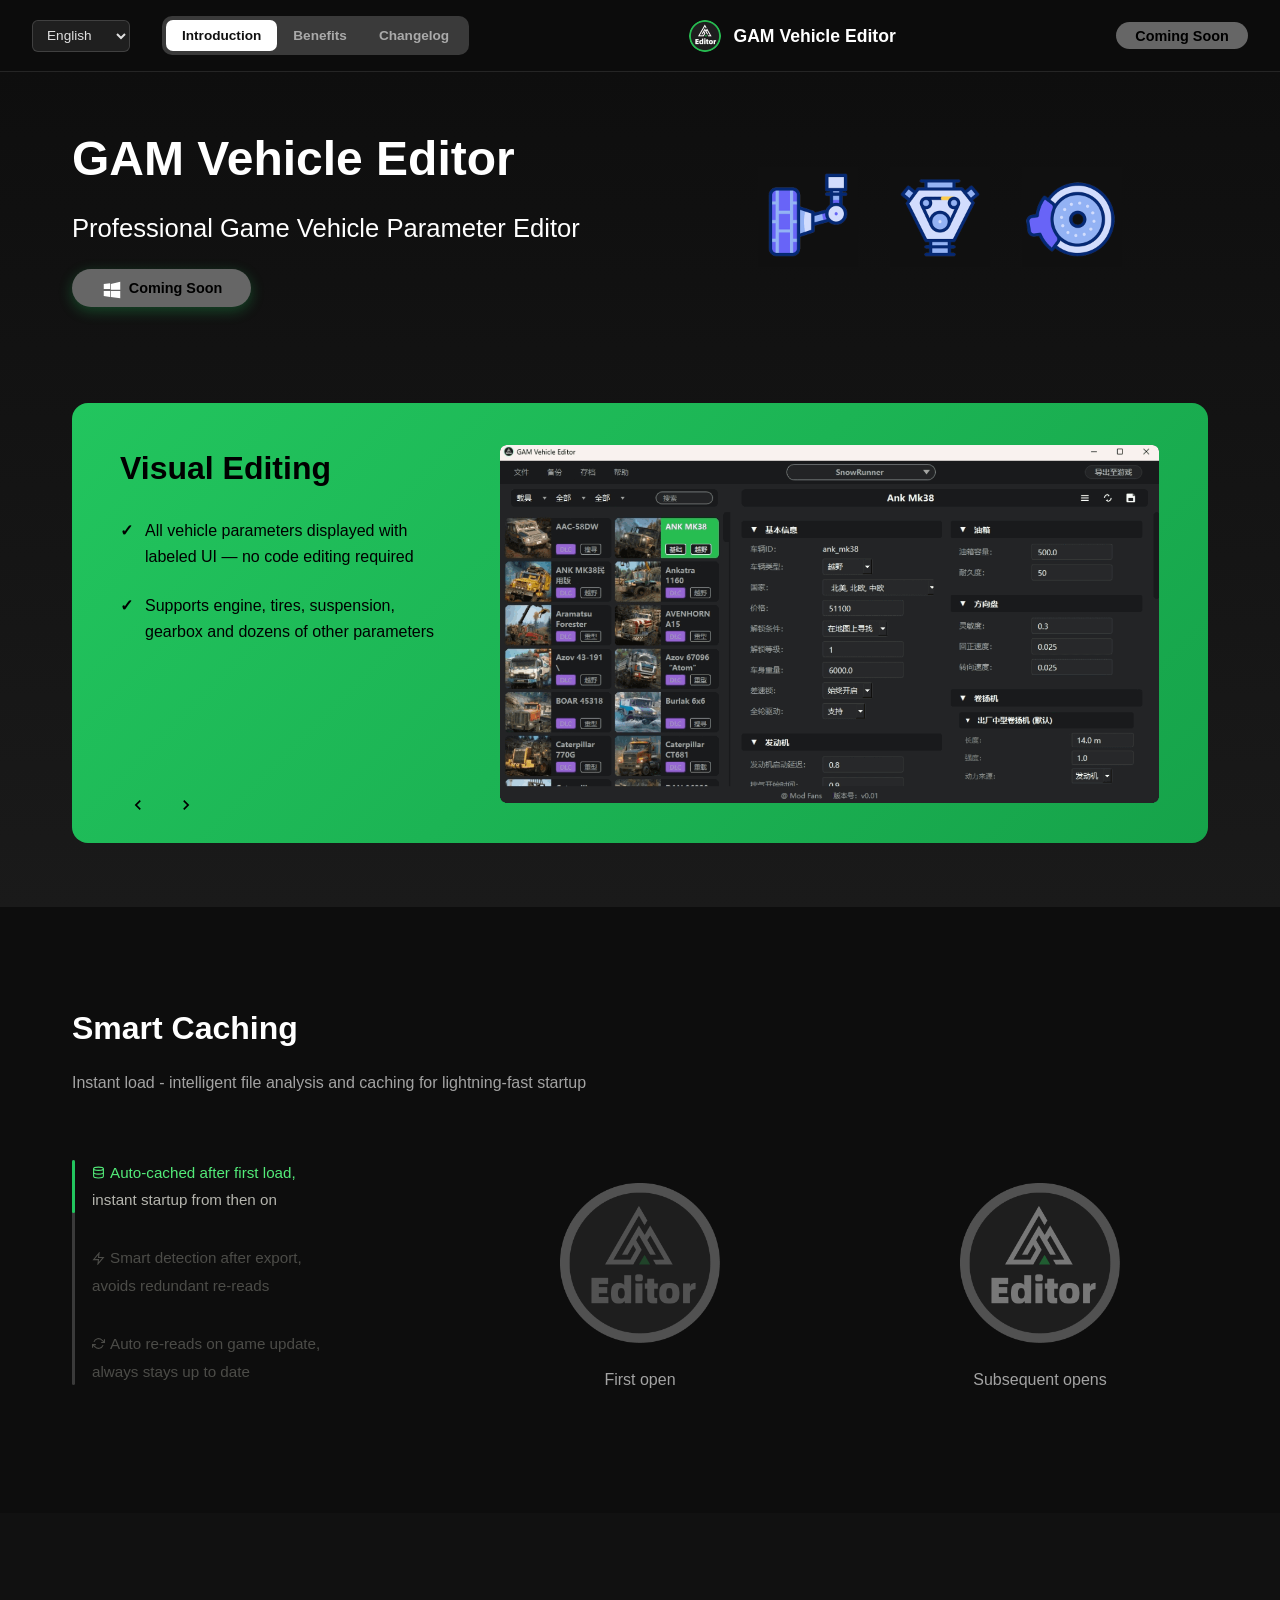
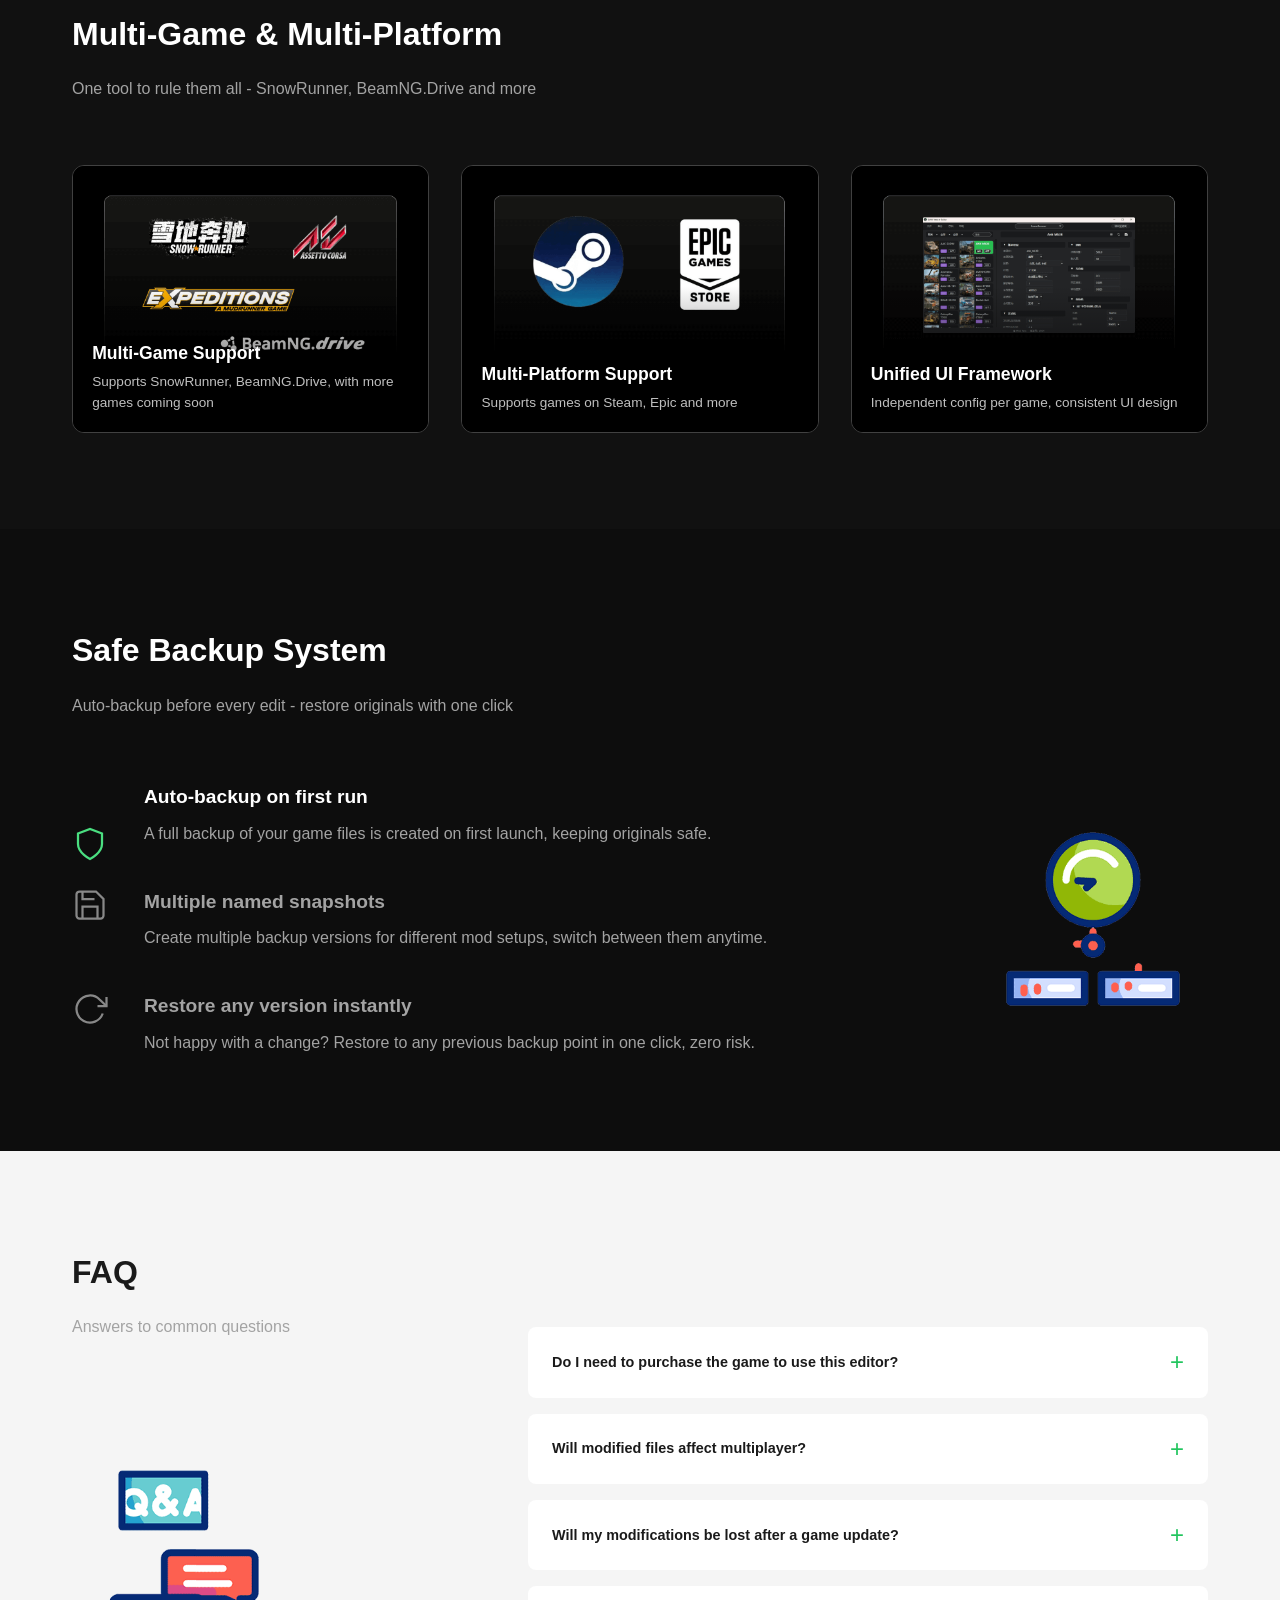
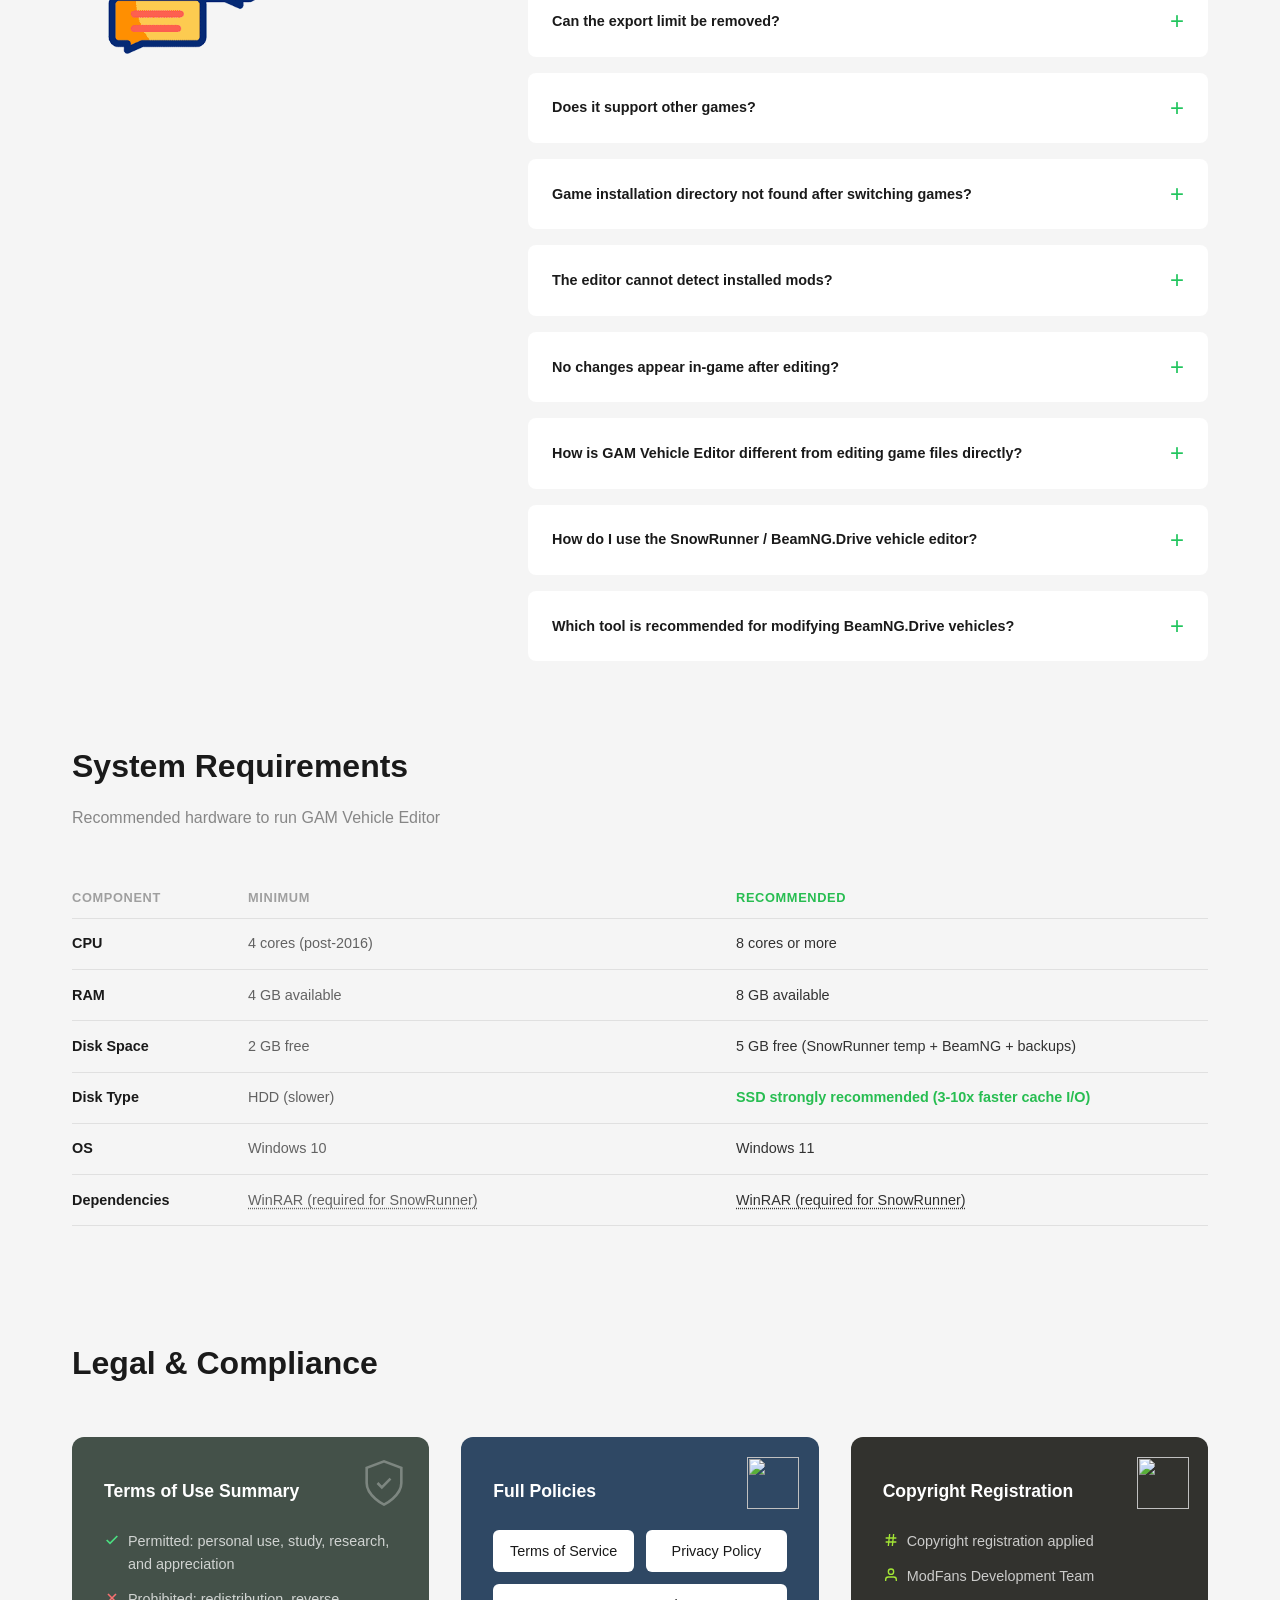
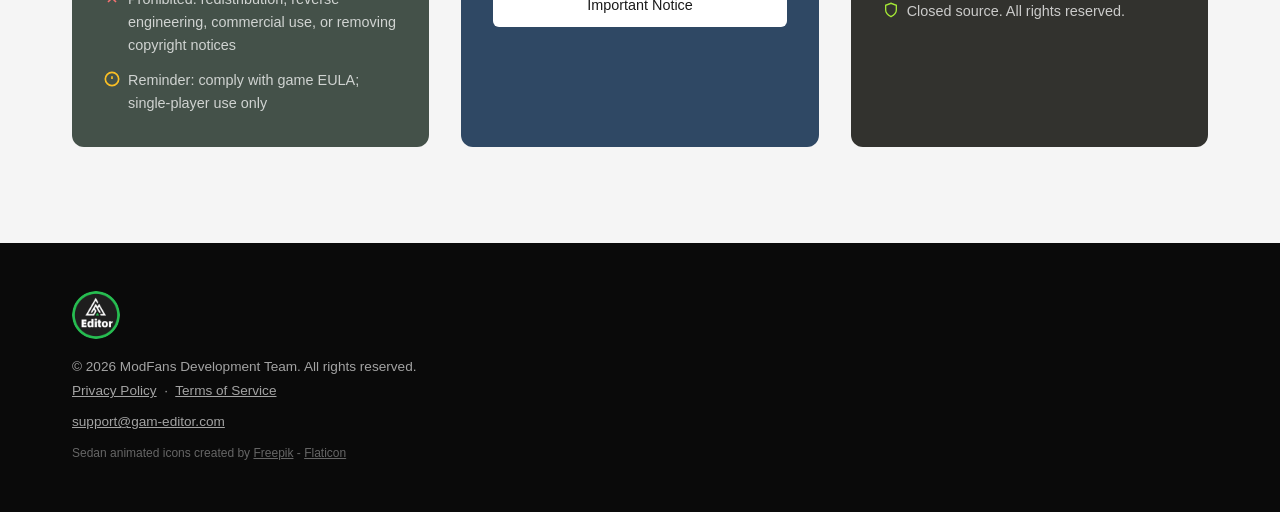
==== editor-overseas.html @ 92e0c05a "fix: 迁移剩余图片至本地，小图标改用内联SVG" ====
﻿<!DOCTYPE html>
<html lang="en">
<head>
    <meta charset="UTF-8">
    <meta name="viewport" content="width=device-width, initial-scale=1.0">
    <title>GAM Vehicle Editor - Professional Game Vehicle Parameter Editor</title>
    <meta name="description" content="GAM Vehicle Editor is a visual vehicle parameter editor for gamers. Supports SnowRunner, BeamNG.Drive and more. Adjust suspensions, engines, gearboxes and dozens of parameters without editing code. Export to game with one click.">
    <style>
        * {
            margin: 0;
            padding: 0;
            box-sizing: border-box;
        }
        
        body {
            font-family: -apple-system, BlinkMacSystemFont, "Segoe UI", Roboto, "Helvetica Neue", Arial, sans-serif;
            background: #0d0d0d;
            color: #ffffff;
            line-height: 1.6;
            overflow-x: hidden;
        }
        
        .container {
            max-width: 1200px;  /* ★ 调整项：全局容器最大宽度 */
            margin: 0 auto;
            padding: 0 2rem;
        }
        
        /* 语言切换器 */
        .lang-switcher {
            display: flex;
            align-items: center;
        }
        .lang-switcher select {
            background: rgba(255,255,255,0.08);
            color: #e0e0e0;
            border: 1px solid rgba(255,255,255,0.15);
            border-radius: 6px;
            padding: 5px 10px;
            font-size: 0.85rem;
            cursor: pointer;
            outline: none;
            transition: border-color 0.2s;
            height: 32px;
        }
        .lang-switcher select:hover {
            border-color: rgba(255,255,255,0.35);
        }
        .lang-switcher select option {
            background: #1a1a1a;
            color: #e0e0e0;
        }

        /* 导航栏 */
        .navbar {
            position: fixed;
            top: 0;
            left: 0;
            right: 0;
            background: rgba(13, 13, 13, 0.95);
            backdrop-filter: blur(10px);
            border-bottom: 1px solid rgba(255, 255, 255, 0.1);
            z-index: 1000;
        }
        
        .navbar-content {
            display: flex;
            justify-content: space-between;
            align-items: center;
            padding: 1rem 2rem;
            max-width: 1400px;          /* ★ 调整项：导航栏内容最大宽度 */
            margin: 0 auto;
        }
        
        .nav-left {
            display: flex;
            align-items: center;
            gap: 2rem;
        }
        
        .back-home {
            color: #fff;
            text-decoration: none;
            display: flex;
            align-items: center;
            gap: 0.5rem;
            font-size: 0.95rem;
        }
        
        /* Pill 滑动 Tab 样式 */
        .nav-tabs {
            position: relative;
            display: flex;
            background: #3a3a3a;
            border-radius: 10px;
            padding: 4px;
            gap: 0;
        }
        
        /* 滑动白色背景块 — 位置/宽度由 JS 动态设置 */
        .nav-tabs-slider {
            position: absolute;
            top: 4px;
            bottom: 4px;
            left: 4px;
            width: 0;
            background: #ffffff;
            border-radius: 7px;
            transition: left 0.25s cubic-bezier(0.4, 0, 0.2, 1),
                        width 0.25s cubic-bezier(0.4, 0, 0.2, 1);
        }
        
        .nav-tab {
            position: relative;
            z-index: 1;
            padding: 0.3rem 1rem; /* ★ 调整项：Tab按钮大小，上下/左右内边距 */
            border-radius: 6px;
            font-size: 0.85rem; /* ★ 调整项：Tab按钮字号 */
            font-weight: 600;
            cursor: pointer;
            color: #aaaaaa;
            transition: color 0.25s ease;
            border: none;
            background: transparent;
            user-select: none;
            white-space: nowrap;
        }
        
        .nav-tab.active {
            color: #111111;
        }
        
        .nav-tab:not(.active) {
            color: #aaaaaa;
        }
        
        .nav-logo {
            display: flex;
            align-items: center;
            gap: 0.75rem;
        }
        
        .nav-logo img {
            width: 32px;
            height: 32px;
            border-radius: 50%;
        }
        
        .nav-logo span {
            font-weight: 600;
            font-size: 1.1rem;
        }
        
        .download-btn {
            background: #ffffff; /* ★ 调整项：右上角下载按钮背景色 */
            color: #000;
            border: none;
            padding: 0.35rem 1.2rem; /* ★ 调整项：上下 padding 控制按钮高度 */
            border-radius: 20px;
            font-weight: 700;
            cursor: pointer;
            font-size: 0.9rem;
        }
        
        /* 下载面板 */
        .download-panel {
            display: none;
            background: #0d0d0d;         /* ★ 调整项：下载面板底色 */
            position: fixed;
            top: 61px;                   /* ★ 调整项：导航栏高度补偿 */
            left: 0;
            right: 0;
            bottom: 0;
            overflow-y: auto;
            z-index: 999;
            padding: 2.5rem 0 3rem;
            animation: slideDownPanel 0.35s ease;
        }
        
        .download-panel.active {
            display: block;
        }
        
        @keyframes slideDownPanel {
            from { opacity: 0; transform: translateY(-10px); }
            to   { opacity: 1; transform: translateY(0); }
        }

        /* 弹窗滚动区域自定义滚动条 */
        #terms-modal ::-webkit-scrollbar,
        #privacy-modal ::-webkit-scrollbar {
            width: 6px;
        }
        #terms-modal ::-webkit-scrollbar-track,
        #privacy-modal ::-webkit-scrollbar-track {
            background: transparent;
        }
        #terms-modal ::-webkit-scrollbar-thumb,
        #privacy-modal ::-webkit-scrollbar-thumb {
            background: rgba(255,255,255,0.2);
            border-radius: 3px;
        }
        #terms-modal ::-webkit-scrollbar-thumb:hover,
        #privacy-modal ::-webkit-scrollbar-thumb:hover {
            background: rgba(255,255,255,0.4);
        }

        /* 面板顶部标题行（在卡片外部） */
        .download-panel-header {
            max-width: 1200px;
            margin: 0 auto 1.5rem;
            padding: 0 2rem;
            display: flex;
            align-items: center;
            justify-content: space-between;
        }

        .download-panel-title {
            font-size: 1.6rem;
            font-weight: 700;
            color: #fff;
            margin: 0;
        }
        
        .download-panel-close {
            background: none;
            border: none;
            color: #fff;
            font-size: 2rem;
            cursor: pointer;
            line-height: 1;
            opacity: 0.6;
            transition: opacity 0.2s;
            padding: 0;
        }
        
        .download-panel-close:hover { opacity: 1; }

        /* 内容卡片（深色底色） */
        .download-panel-card {
            max-width: 1200px;
            margin: 0 auto;
            padding: 2.5rem 3rem;
            background: #171716;         /* ★ 调整项：内容卡片底色 */
            border-radius: 12px;
        }
        
        .download-panel-inner {
            display: grid;
            grid-template-columns: 1fr 1.4fr;  /* ★ 调整项：右列截图列更宽 */
            gap: 3rem;
            align-items: center;              /* ★ 调整项：内容垂直居中 */
        }
        
        .download-panel h2 {
            font-size: 1.5rem;
            font-weight: 700;
            color: #fff;
            margin-bottom: 0.75rem;
        }
        
        .download-panel-subtitle {
            color: #a3a3a3;
            font-size: 0.95rem;
            margin-bottom: 1.5rem;
        }
        
        .download-panel-steps {
            list-style: none;
            padding: 0;
            margin: 0 0 2rem 0;
        }
        
        .download-panel-steps li {
            color: #c8c8c8;
            font-size: 0.9rem;
            padding: 0.3rem 0;
            display: flex;
            align-items: flex-start;
            gap: 0.5rem;
        }
        
        .download-panel-steps li::before {
            content: '•';
            color: #22c55e;
            flex-shrink: 0;
            margin-top: 1px;
        }
        
        .download-panel-cta-title {
            font-weight: 700;
            font-size: 1rem;
            color: #fff;
            margin-bottom: 0.4rem;
        }
        
        .download-panel-link {
            font-size: 0.85rem;
            color: #a3a3a3;
            margin-bottom: 1.2rem;
            display: block;              /* ★ 调整项：了解链接独占一行 */
        }

        .download-panel-link-icon {
            display: inline-flex;
            align-items: center;
            color: #a3a3a3;
            text-decoration: none;
            font-size: 0.85rem;
            gap: 4px;
            transition: color 0.2s;
        }

        .download-panel-link-icon:hover {
            color: #fff;
        }
        
        .download-panel-btn {
            display: inline-flex;
            align-items: center;
            gap: 0.6rem;
            background: #22c55e;
            color: #000;
            border: none;
            padding: 0.6rem 2rem;
            border-radius: 6px;         /* ★ 调整项：下载按钮圆角 */
            font-weight: 700;
            font-size: 1rem;
            cursor: pointer;
            text-decoration: none;
            transition: background 0.2s;
        }
        
        .download-panel-btn:hover { background: #16a34a; }
        
        .download-panel-unsupported {
            margin-top: 0.8rem;
            color: rgba(255,255,255,0.35);
            font-size: 0.85rem;
            display: flex;
            align-items: center;
            gap: 0.5rem;                 /* ★ 调整项：图标转文字间距更紧凑 */
        }

        .download-panel-unsupported svg {
            vertical-align: middle;
            opacity: 0.5;
        }

        .download-panel-unsupported span {
            display: inline-flex;
            align-items: center;
            gap: 4px;
        }
        
        .download-panel-screenshot {
            border-radius: 10px;
            overflow: hidden;
            border: 1px solid rgba(255,255,255,0.1);
        }
        
        .download-panel-screenshot img {
            width: 100%;
            height: auto;
            display: block;
        }
        
        section {
            padding: 6rem 2rem;
        }
        
        h2 {
            font-size: 2rem;
            font-weight: 700;
            text-align: left;
            margin-bottom: 1rem;
        }
        
        .section-subtitle {
            text-align: left;
            color: #a3a3a3;
            margin-bottom: 4rem;
        }
        
        /* Hero 区域 */
        .hero {
            padding: 8rem 2rem 4rem;
            background: linear-gradient(180deg, #0d0d0d 0%, #1a1a1a 100%);
        }
        
        .hero-content {
            display: grid;
            grid-template-columns: 1fr 1fr;
            gap: 4rem;
            align-items: center;
        }
        
        .hero-text h1 {
            font-size: 3rem;
            font-weight: 700;
            margin-bottom: 1rem;
            line-height: 1.3; /* ★ 调整项A：Hero标题两行间距 */
        }
        
        .hero-text h1 span {
            color: #22c55e;
        }
        
        .hero-text p {
            font-size: 1.1rem;
            color: #a3a3a3;
            margin: 1.5rem 0 2rem;
            line-height: 1.8;
        }
        
        .cta-button {
            background: #22c55e;         /* ★ 调整项①：按钮背景色 */
            color: #000;                 /* ★ 调整项②：按钮文字颜色 */
            border: none;
            padding: 0.5rem 1.8rem;      /* ★ 调整项③：上下 padding=按钮高度，左右 padding=按钮宽度 */
            border-radius: 24px;         /* ★ 调整项④：圆角大小，越大越圆 */
            font-weight: 600;
            cursor: pointer;
            font-size: 0.9rem;           /* ★ 调整项⑤：按钮文字大小 */
            transition: all 0.3s ease;
            box-shadow: 0 4px 14px rgba(34, 197, 94, 0.3);
            display: inline-flex;
            align-items: center;
            gap: 6px;                    /* ★ 调整项⑥：图标与文字之间的间距 */
        }
        
        .cta-button:hover {
            transform: translateY(-2px);
            box-shadow: 0 6px 20px rgba(34, 197, 94, 0.4);
        }
        
        .cta-button-outline {
            background: rgba(26, 26, 26, 0.4);   /* ★ 调整项：观看使用说明按钮底色（60% 透明度） */
            color: rgba(255, 255, 255, 0.4);     /* ★ 调整项：观看使用说明按钮文字（60% 透明度） */
            border: 1px solid rgba(255, 255, 255, 0.4);   /* ★ 调整项：白色边框（60% 透明度） */
            box-shadow: none;            /* ★ 调整项：无阴影 */
            padding: 0.4rem 1.2rem;      /* ★ 调整项：缩小高度和宽度 */
            font-size: 0.85rem;          /* ★ 调整项：缩小字号 */
            border-radius: 20px;         /* ★ 调整项：缩小圆角 */
        }
        
        .cta-button-outline:hover {
            background: #2a2a2a;         /* ★ 调整项：悬停时底色变亮 */
            transform: translateY(-2px);
            box-shadow: none;            /* ★ 调整项：悬停时无阴影 */
        }
        
        .hero-logo {
            text-align: right;
        }
        
        .logo-display {
            display: inline-block;
            text-align: center;
        }
        
        .logo-display img {
            width: 120px;
            height: 120px;
            border-radius: 50%;
            margin-bottom: 1rem;
        }
        
        /* 可视化编辑区域 */
        .visual-editing {
            margin-top: 6rem;
            background: linear-gradient(135deg, #22c55e 0%, #16a34a 100%);
            border-radius: 16px;
            padding: 2.5rem 3rem 60px;  /* 底部留出导航按钮空间 */
            transition: background 0.6s ease;  /* ★ 调整项：轮播切换背景过渡速度 */
            position: relative;
            height: 440px;              /* ★ 调整项C：可视化编辑区域高度 */
            overflow: hidden;
            box-sizing: border-box;
        }
        
        /* 轮播导航按钮区域（左下角）*/
        .visual-nav {
            display: flex;
            align-items: center;
            gap: 12px;
            position: absolute;      /* ★ 调整项：导航按钮绝对定位 */
            bottom: 20px;            /* ★ 调整项D：导航按钮距底边距离 */
            left: 3rem;
        }
        
        .visual-nav-btn {
            width: 36px;            /* ★ 调整项：左右箭头按钮大小 */
            height: 36px;
            border-radius: 50%;
            background: transparent;
            border: none;
            cursor: pointer;
            display: flex;
            align-items: center;
            justify-content: center;
            transition: background 0.2s;
        }
        
        .visual-nav-btn:hover {
            background: rgba(0,0,0,0.15);
        }
        
        .visual-nav-btn img {
            width: 20px;            /* ★ 调整项：箭头图标大小 */
            height: 20px;
        }
        
        /* 轮播指示点（已隐藏） */
        .visual-dots {
            display: none;
        }
        
        /* 轮播内容淡入淡出 */
        .visual-slide {
            display: none;
        }
        
        .visual-slide.active {
            display: grid;
            grid-template-columns: 1fr 2fr;
            gap: 3rem;
            align-items: stretch;   /* 两列撑满 grid 行高 */
            height: 100%;
        }

        /* 右侧图片列垂直居中 */
        .visual-slide.active > div:last-child {
            display: flex;
            align-items: center;    /* ★ 调整项：右侧图片垂直居中 */
        }
        
        .visual-features h2 {
            text-align: left;
            margin-bottom: 1.5rem;
            color: #000;
        }
        
        .visual-features ul {
            list-style: none;
        }
        
        .visual-features li {
            margin-bottom: 1.5rem;
            display: flex;
            gap: 0.75rem;
            color: #000;
        }
        
        .visual-features li:last-child {
            margin-bottom: 0;
        }
        
        .checkmark {
            color: #000;
            font-weight: 700;
        }
        
        .screenshot {
            width: 100%;
            border-radius: 8px;
        }
        
        /* 智能缓存 */
        .cache-section {
            background: #0d0d0d;
        }
        
        .cache-grid {
            display: grid;
            grid-template-columns: 1fr 1fr 1fr;
            gap: 4rem;
            align-items: center;
        }
        
        /* 左侧文字时间轴：整体相对定位，左侧一条连续竖线 */
        .cache-timeline {
            position: relative;
            padding-left: 20px;  /* ★ 调整项：竖线到文字的间距 */
        }

        /* 灰色背景长竖线（始终显示） */
        .cache-timeline::before {
            content: '';
            position: absolute;
            left: 0;
            top: 0;
            bottom: 2rem;        /* ★ 调整项：竖线底部裁切（与文字块margin-bottom一致） */
            width: 3px;          /* ★ 调整项：竖线宽度 */
            background: #3a3a3a;
            border-radius: 2px;
        }

        /* 绿色滑块（在灰线上滑动） */
        .cache-slider {
            position: absolute;
            left: 0;
            width: 3px;          /* 与竖线同宽 */
            border-radius: 2px;
            background: #22c55e;
            transition: top 0.5s cubic-bezier(0.4, 0, 0.2, 1),
                        height 0.5s cubic-bezier(0.4, 0, 0.2, 1);  /* ★ 调整项：滑动动画时长 */
        }

        .cache-timeline > div {
            margin-bottom: 2rem;
            display: flex;
            gap: 0;
            align-items: stretch;
        }

        /* 隐藏原来每行的单独竖线（由连续线替代） */
        .cache-vbar {
            display: none;
        }

        /* 文字块 */
        .cache-text-block {
            display: flex;
            flex-direction: column;
            justify-content: center;
        }
        
        .cache-timeline p {
            color: #4c4c48;      /* ★ 调整项：文字默认颜色 */
            font-size: 0.95rem;
            margin: 0;
            line-height: 1.7;
            transition: color 0.4s ease;
        }
        
        /* 激活状态：第一行绿色，第二行灰色 */
        .cache-timeline > div.active p .line1 {
            color: #53eb79;      /* ★ 调整项：激活时第一行颜色 */
        }

        /* 激活时第一行的图标wrapper和SVG跟随变绿 */
        .cache-timeline > div.active p > span:first-child {
            color: #53eb79;
        }
        .cache-timeline > div.active p > span:first-child svg {
            color: #53eb79;
        }
        
        .cache-timeline > div.active p .line2 {
            color: #b4b4ad;      /* ★ 调整项：激活时第二行颜色 */
        }
        
        /* 右侧 loading 动画区域 */
        .cache-icon-wrapper {
            text-align: center;
        }
        
        .cache-loading-anim {
            width: 160px;        /* ★ 调整项：loading动画尺寸 */
            height: 160px;
            margin: 0 auto;
            position: relative;
        }
        
        /* 所有图层绝对定位叠放 */
        .cache-loading-anim img {
            width: 100%;
            height: 100%;
            position: absolute;
            top: 0; left: 0;
        }
        
        /* Loading-3.png 扇形遮罩（进度层，初始0%） */
        .cache-loading-anim .layer-3 {
            clip-path: polygon(50% 50%, 50% 0%);  /* 初始：0度扇形（不可见）*/
        }
        
        /* Loading-1.png 白色Logo（顶层，透明度呼吸） */
        .cache-loading-anim .layer-1 {
            opacity: 0;
            transition: opacity 0.05s linear;
        }
        
        .cache-icon-wrapper p {
            margin-top: 1.5rem;
            font-size: 1rem;
            color: #a3a3a3;
        }
        
        /* 多游戏支持 */
        .games-section {
            background: #111111;
        }
        
        .games-grid {
            display: grid;
            grid-template-columns: repeat(3, 1fr);
            gap: 2rem;
        }
        
        .game-card {
            position: relative;
            border-radius: 12px;
            overflow: hidden;
            aspect-ratio: 4 / 3;  /* ★ 调整项：卡片宽高比 */
            cursor: default;
            border: 0.5px solid rgba(255,255,255,0.2);  /* ★ 调整项：图片边框 */
            transform: translateY(0);
            transition: transform 0.25s ease;  /* ★ 调整项：悬停上移动画时长 */
        }

        .game-card:hover {
            transform: translateY(-2px);  /* ★ 调整项：悬停上移距离 */
        }

        /* 背景图片铺满 */
        .game-card-bg {
            width: 100%;
            height: 100%;
            object-fit: cover;
            display: block;
            position: absolute;
            top: 0; left: 0;
        }

        /* 底部渐变遮罩，让文字可读 */
        .game-card::after {
            content: '';
            position: absolute;
            left: 0; right: 0; bottom: 0;
            height: 55%;  /* ★ 调整项：渐变遮罩高度 */
            background: linear-gradient(to top, rgba(0,0,0,0.85) 0%, transparent 100%);
            border-radius: 0 0 12px 12px;
        }

        /* 文字层浮于左下角 */
        .game-card-text {
            position: absolute;
            bottom: 1.2rem;   /* ★ 调整项：文字距底部距离 */
            left: 1.2rem;     /* ★ 调整项：文字距左边距离 */
            z-index: 2;
        }

        .game-card-text h3 {
            font-size: 1.1rem;
            font-weight: 600;
            color: #fff;
            margin: 0 0 0.3rem 0;
        }

        .game-card-text p {
            color: rgba(255,255,255,0.75);
            font-size: 0.85rem;
            margin: 0;
            line-height: 1.5;
        }
        
        .ui-preview {
            width: 100%;
            border-radius: 8px;
            margin-bottom: 1.5rem;
        }
        
        /* 备份系统 */
        .backup-section {
            background: #0d0d0d;
        }
        
        .backup-grid {
            display: grid;
            grid-template-columns: 1fr 1fr;
            gap: 4rem;
            align-items: center;
        }
        
        .backup-features {
            
        }
        
        .backup-item {
            display: flex;
            gap: 1.5rem;
            margin-bottom: 2.5rem;
            cursor: pointer;
            align-items: flex-start;
        }
        
        .backup-item:last-child {
            margin-bottom: 0;
        }
        
        /* 图标：deselected 状态默认显示 */
        .backup-icon {
            flex-shrink: 0;
            width: 48px;   /* ★ 调整项：图标尺寸 */
            height: 48px;
            position: relative;
        }

        .backup-icon img {
            width: 100%;
            height: 100%;
            position: absolute;
            top: 0; left: 0;
            transition: opacity 0.3s ease;
        }

        .backup-icon .icon-deselected { opacity: 1; }
        .backup-icon .icon-selected   { opacity: 0; }

        .backup-item.active .backup-icon .icon-deselected { opacity: 0; }
        .backup-item.active .backup-icon .icon-selected   { opacity: 1; }
        
        /* 文字：未激活时与小字相同颜色，激活时白色 */
        .backup-text h3 {
            font-size: 1.2rem;
            margin-bottom: 0.5rem;
            color: #a3a3a3;       /* ★ 调整项：未激活标题颜色 */
            transition: color 0.3s ease;
        }

        .backup-item.active .backup-text h3 {
            color: #ffffff;       /* ★ 调整项：激活标题颜色 */
        }
        
        /* 右侧图片区域 */
        .backup-right {
            position: relative;
            display: flex;
            justify-content: flex-end;  /* ★ 调整项：图片对齐方向（flex-end=右对齐，center=居中） */
            align-items: center;
        }

        /* 用第一张图撑开容器，其余绝对叠放 */
        .backup-right-img {
            width: auto;
            max-height: 230px;   /* ★ 调整项：右侧图片最大高度 */
            border-radius: 12px;
            display: block;
            opacity: 0;
            transition: opacity 0.4s ease;
            pointer-events: none;
        }

        /* 非第一张（index>0）绝对定位叠在第一张上，右对齐 */
        .backup-right-img:not(:first-child) {
            position: absolute;
            top: 0; right: 0;
        }

        .backup-right-img.active {
            opacity: 1;
        }

        /* 说明小字不换行 */
        .backup-text p {
            color: #a3a3a3;
            line-height: 1.6;
            white-space: nowrap;  /* ★ 调整项：小字不换行，如需换行改为 normal */
        }
        
        /* 功能对比表 */
        .comparison-section {
            background: #111111;
        }
        
        .comparison-table {
            width: 100%;
            border-collapse: collapse;
            margin-bottom: 3rem;
        }
        
        .comparison-table thead tr {
            border-bottom: 2px solid rgba(255, 255, 255, 0.1);
        }
        
        .comparison-table th {
            padding: 0.85rem 0;        /* ★ 调整项：表头行间距 */
            text-align: center;
            font-size: 1.1rem;
            font-weight: 600;
        }
        
        .comparison-table th:first-child {
            text-align: left;
            width: 40%;                /* ★ 调整项：功能列宽度 */
        }
        
        .comparison-table tbody tr {
            border-bottom: 1px solid rgba(255, 255, 255, 0.05);
        }
        
        .comparison-table td {
            padding: 0.7rem 0;         /* ★ 调整项：行间距（原1.25rem） */
            text-align: center;
        }
        
        .comparison-table td:first-child {
            text-align: left;
        }

        /* 免费版列宽度 */
        .comparison-table th:nth-child(2),
        .comparison-table td:nth-child(2) {
            width: 20%;
            padding-left: 0;
        }

        /* 订阅版/终身许可列宽度 */
        .comparison-table th:nth-child(3),
        .comparison-table td:nth-child(3),
        .comparison-table th:nth-child(4),
        .comparison-table td:nth-child(4) {
            width: 20%;
        }
        
        .check-green {
            color: #22c55e;
        }
        
        .cross-red {
            color: #ef4444;
        }
        
        .limit-badge {
            display: inline-block;
            padding: 0.25rem 0.75rem;
            background: linear-gradient(135deg, #ec4899, #8b5cf6);
            border-radius: 20px;
            font-size: 0.85rem;
            color: #fff;
        }
        
        .action-buttons {
            display: grid;
            grid-template-columns: 40% 20% 20% 20%;  /* ★ 调整项：与表格列宽严格对齐 */
            gap: 0;
            margin-top: 1.5rem;
        }
        
        .btn-outline {
            background: transparent;
            color: #fff;
            border: 1px solid rgba(255, 255, 255, 0.3);
            padding: 0.5rem 1.5rem;    /* ★ 调整项：开始使用按钮大小 */
            border-radius: 28px;
            font-weight: 600;
            cursor: pointer;
            font-size: 0.9rem;         /* ★ 调整项：开始使用字号 */
            transition: all 0.3s ease;
            justify-self: center;
        }
        
        .btn-primary {
            background: #22c55e;
            color: #000;
            border: none;
            padding: 0.5rem 1.5rem;    /* ★ 调整项：升级到会员按钮大小 */
            border-radius: 28px;
            font-weight: 600;
            cursor: pointer;
            font-size: 0.9rem;         /* ★ 调整项：升级到会员字号 */
            transition: all 0.3s ease;
            justify-self: center;
        }

        .btn-outline:hover {
            background: #22c55e;       /* ★ 调整项：开始使用悬停底色 */
            color: #000;               /* ★ 调整项：开始使用悬停文字色 */
            border-color: #22c55e;
        }

        .btn-primary:hover {
            background: #e62d7f;       /* ★ 调整项：升级到会员悬停底色 */
            color: #fff;               /* ★ 调整项：升级到会员悬停文字色 */
        }
        
        /* FAQ */
        .faq-section {
            background: #f5f5f5;
            color: #1a1a1a;
            padding-bottom: 1rem;  /* ★ 调整项：FAQ区域底部间距 */
        }

        /* 两列：左侧标题，右侧色块列表，顶部对齐 */
        .faq-inner {
            display: grid;
            grid-template-columns: 1fr 680px;  /* ★ 调整项：右列宽度与色块宽度一致 */
            gap: 2rem;
            align-items: start;
        }
        
        .faq-section h2 {
            text-align: left;
        }
        
        .faq-list {
            display: flex;
            flex-direction: column;
            gap: 1rem;
            padding-top: 80px;   /* ★ 调整项：右侧色块向下偏移距离 */
        }
        
        details {
            background: #fff;
            border-radius: 8px;
            padding: 0 1.5rem;   /* 上下 padding 由 summary 控制 */
            cursor: pointer;
            width: 100%;         /* ★ 调整项：色块宽度由右列 grid 宽度控制 */
        }
        
        summary {
            font-weight: 600;
            font-size: 0.9rem;   /* 与中文字号一致 */
            color: #1a1a1a;      /* 黑色文字 */
            list-style: none;
            display: flex;
            justify-content: space-between;
            align-items: center;
            min-height: 60px;    /* ★ 调整项：色块最小高度，文字过长时自动撑高 */
            padding: 1rem 0;     /* 上下内边距，替代固定高度 */
        }
        
        summary::-webkit-details-marker {
            display: none;
        }
        
        summary span[data-i18n] {
            color: inherit;      /* 继承 summary 的黑色 */
        }
        
        summary span:not([data-i18n]) {
            color: #22c55e;
            font-size: 1.5rem;
            font-weight: 300;
        }
        
        details p {
            margin-top: 0;
            padding: 0.75rem 0 1.25rem 0;  /* ★ 调整项：展开内容上下间距 */
            color: #666;
            line-height: 1.7;
        }
        
        /* Footer */
        footer {
            background: #0a0a0a;
            padding: 3rem 2rem;
        }
        
        .footer-content {
            display: grid;
            grid-template-columns: 1fr 1fr;
            gap: 3rem;
            align-items: start;
        }
        
        .footer-logos {
            display: flex;
            gap: 1rem;
            margin-bottom: 1rem;
        }
        
        .footer-logos img {
            width: 48px;
            height: 48px;
            border-radius: 50%;
        }
        
        .footer-text {
            font-size: 0.85rem;
            color: #a3a3a3;
            line-height: 1.8;
        }
        
        .footer-text a {
            color: #a3a3a3;
            text-decoration: underline;
        }
        
        .qr-codes {
            display: flex;
            gap: 1.5rem;
        }
        
        .qr-item {
            text-align: center;
        }
        
        .qr-item img {
            width: 100px;
            height: 100px;
            margin-bottom: 0.5rem;
            border-radius: 6px;  /* ★ 调整项：二维码图片圆角 */
        }
        
        .qr-item p {
            font-size: 0.8rem;
            color: #a3a3a3;
        }
        
        @media (max-width: 1024px) {
            .hero-content,
            .visual-grid,
            .cache-grid,
            .games-grid,
            .backup-grid {
                grid-template-columns: 1fr;
            }
            
            .comparison-table {
                font-size: 0.9rem;
            }
        }
    </style>
</head>
<body>
    <!-- 导航栏 -->
    <nav class="navbar">
        <div class="navbar-content">
            <div class="nav-left">
                <div class="lang-switcher">
                    <select id="lang-select" onchange="switchLang(this.value)">
                        <option value="en">English</option>
                        <option value="zh">简体中文</option>
                        <option value="de">Deutsch</option>
                        <option value="ru">Русский</option>
                        <option value="fr">Français</option>
                        <option value="es">Español</option>
                    </select>
                </div>
                <div class="nav-tabs" id="nav-tabs">
                    <div class="nav-tabs-slider"></div>
                    <span class="nav-tab active" id="tab-intro" onclick="switchTab('intro')" data-i18n="nav.tab.intro">Introduction</span>
                    <span class="nav-tab" id="tab-benefit" onclick="switchTab('benefit')" data-i18n="nav.tab.benefit">Benefits</span>
                    <span class="nav-tab" id="tab-changelog" onclick="switchTab('changelog')" data-i18n="nav.tab.changelog">Changelog</span>
                </div>
            </div>
            <div class="nav-logo">
                <img src="images/editor-logo.png" alt="GAM Editor">
                <span>GAM Vehicle Editor</span>
            </div>
            <button class="download-btn" disabled style="background:#666;cursor:not-allowed;" data-i18n="nav.download">Coming Soon</button>
        </div>
    </nav>

    <!-- 下载面板（导航栏正下方，hero 上方） -->
    <div id="download-panel" class="download-panel">
        <!-- 顶部标题行 -->
        <div class="download-panel-header">
            <h2 class="download-panel-title" data-i18n="download.title">Download</h2>
            <button class="download-panel-close" onclick="closeDownloadPanel()" title="Close">&times;</button>
        </div>
        <!-- 内容卡片 -->
        <div class="download-panel-card">
        <div class="download-panel-inner">
            <!-- 左列：文字说明 -->
            <div>
                <h2 data-i18n="download.headline">GAM Editor is integrated into <strong>GAM Mod Manager</strong></h2>
                <p class="download-panel-subtitle" data-i18n="download.sub">If you have already installed GAM Mod Manager, no need to download again.</p>
                <ul class="download-panel-steps">
                    <li data-i18n="download.step1">Open GAM Mod Manager</li>
                    <li data-i18n="download.step2">Update GAM Mod Manager when prompted</li>
                    <li data-i18n="download.step3">Add a supported game, e.g. SnowRunner</li>
                    <li data-i18n="download.step4">After adding, the Editor button will appear in the top menu bar</li>
                    <li data-i18n="download.step5">Click the Editor button — it will auto-download required config files</li>
                    <li data-i18n="download.step6">The editor will launch automatically after download</li>
                </ul>
                <p class="download-panel-cta-title" data-i18n="download.cta">If you haven't downloaded GAM Mod Manager yet, click the button below</p>
                <p class="download-panel-link">
                    <a href="https://www.modfans.cc/20301.html" target="_blank" class="download-panel-link-icon" data-i18n="download.learn">
                        Learn about GAM Mod Manager
                        <!-- 外链图标 -->
                        <svg width="12" height="12" viewBox="0 0 24 24" fill="none" stroke="currentColor" stroke-width="2" stroke-linecap="round" stroke-linejoin="round"><path d="M18 13v6a2 2 0 0 1-2 2H5a2 2 0 0 1-2-2V8a2 2 0 0 1 2-2h6"/><polyline points="15 3 21 3 21 9"/><line x1="10" y1="14" x2="21" y2="3"/></svg>
                    </a>
                </p>
                <button class="download-panel-btn" disabled style="background:#666;cursor:not-allowed;opacity:0.7;">
                    <svg xmlns="http://www.w3.org/2000/svg" width="20" height="20" viewBox="0 0 24 24" style="position:relative;top:1px;fill:#fff;"><path d="M3 5.557L9.927 4.5v6.473H3V5.557zm0 12.886L9.927 19.5v-6.418H3v4.961zm7.73 1.229L21 21v-7.913h-10.27v6.585zm0-14.344v6.528H21V3L10.73 5.328z"/></svg>
                    <span data-i18n="download.btn">Coming Soon</span>
                </button>
                <div class="download-panel-unsupported">
                    <span data-i18n="download.unsupported">Not supported:</span>
                    <span>
                        <!-- Apple/macOS 图标 -->
                        <svg width="14" height="14" viewBox="0 0 24 24" fill="currentColor"><path d="M18.71 19.5c-.83 1.24-1.71 2.45-3.05 2.47-1.34.03-1.77-.79-3.29-.79-1.53 0-2 .77-3.27.82-1.3.05-2.3-1.32-3.14-2.53C4.25 17 2.94 12.45 4.7 9.39c.87-1.52 2.43-2.48 4.12-2.51 1.28-.02 2.5.87 3.29.87.78 0 2.26-1.07 3.8-.91.65.03 2.47.26 3.64 1.98-.09.06-2.17 1.28-2.15 3.81.03 3.02 2.65 4.03 2.68 4.04-.03.07-.42 1.44-1.38 2.83M13 3.5c.73-.83 1.94-1.46 2.94-1.5.13 1.17-.34 2.35-1.04 3.19-.69.85-1.83 1.51-2.95 1.42-.15-1.15.41-2.35 1.05-3.11z"/></svg>
                        MacOS
                    </span>
                    <span>
                        <!-- Linux Tux 图标 -->
                        <svg width="14" height="14" viewBox="0 0 24 24" fill="currentColor"><path d="M12 2C9.79 2 8 3.79 8 6v4c0 1.1.45 2.1 1.17 2.83-.1.24-.17.5-.17.78 0 .55.22 1.05.59 1.41-.37.36-.59.86-.59 1.41 0 1.1.9 2 2 2h2c1.1 0 2-.9 2-2 0-.55-.22-1.05-.59-1.41.37-.36.59-.86.59-1.41 0-.28-.07-.54-.17-.78C15.55 12.1 16 11.1 16 10V6c0-2.21-1.79-4-4-4zm-1 14h2v1h-2v-1zm0-3h2v2h-2v-2zm1-9c1.1 0 2 .9 2 2v4c0 1.1-.9 2-2 2s-2-.9-2-2V6c0-1.1.9-2 2-2z"/><path d="M7 19c0 1.66 2.24 3 5 3s5-1.34 5-3c0-.88-.56-1.67-1.45-2.24C14.9 16.27 13.5 16 12 16s-2.9.27-3.55.76C7.56 17.33 7 18.12 7 19z"/></svg>
                        Linux
                    </span>
                </div>
            </div>
            <!-- 右列：截图 -->
            <div class="download-panel-screenshot">
                <img src="images/gam-screenshot.png" alt="GAM模组管理器" loading="lazy">
            </div>
        </div>
        </div>
    </div>
    
    <!-- 介绍内容区域 -->
    <div id="intro-content">
    
    <!-- Hero 区域 + 可视化编辑 -->
    <section class="hero">
        <div class="container">
            <div class="hero-content">
                <div class="hero-text">
                    <h1>GAM Vehicle Editor<br><span style="color: #ffffff; font-size: 1.6rem; font-weight: 400; white-space: nowrap;" data-i18n="hero.subtitle">Professional Game Vehicle Parameter Editor</span></h1>  <!-- ★ 调整项B：副标题字号/字重 -->
                    <p style="position:absolute;width:1px;height:1px;overflow:hidden;clip:rect(0,0,0,0);">GAM Vehicle Editor 是一款专为游戏玩家设计的车辆属性可视化编辑工具，支持雪地奔驰（SnowRunner）、BeamNG.Drive 等游戏，无需手动修改代码即可调整悬架、发动机、变速箱等数十种参数，修改完成后一键导出至游戏目录，内置自动备份保护原始文件。</p>
                    <!-- ★ 调整项⑦：图标大小改 width/height；上下位置改 top（正值下移，负值上移） -->
                    <button class="cta-button" disabled style="background:#666;cursor:not-allowed;"><svg xmlns="http://www.w3.org/2000/svg" width="22" height="22" viewBox="0 0 24 24" style="position:relative;top:2.2px;fill:#fff;"><path d="M3 5.557L9.927 4.5v6.473H3V5.557zm0 12.886L9.927 19.5v-6.418H3v4.961zm7.73 1.229L21 21v-7.913h-10.27v6.585zm0-14.344v6.528H21V3L10.73 5.328z"/></svg><span data-i18n="hero.cta">Coming Soon</span></button>
                    <button class="cta-button cta-button-outline" onclick="openVideoModal()" style="display:none;"><svg style="width:20px;height:20px;flex-shrink:0;margin-right:6px;vertical-align:middle;" viewBox="0 0 24 24" fill="none" stroke="currentColor" stroke-width="2"><polygon points="23 7 16 12 23 17 23 7"/><rect x="1" y="5" width="15" height="14" rx="2" ry="2"/></svg><span data-i18n="hero.video">Watch Demo</span></button>
                </div>
                <!-- Hero 右侧动图 -->
                <div style="display:flex; justify-content:center; align-items:center; gap:2rem;">
                    <img src="images/suspension.gif" alt="suspension"
                         style="width:100px; height:100px; object-fit:contain;"
                         loading="lazy">
                    <img src="images/motor.gif" alt="motor"
                         style="width:100px; height:100px; object-fit:contain;"
                         loading="lazy">
                    <img src="images/disc-brake.gif" alt="disc-brake"
                         style="width:100px; height:100px; object-fit:contain;"
                         loading="lazy">
                </div>
            </div>
            
            <div class="visual-editing" id="visual-editing-box">

                <!-- 轮播 Slide 1：可视化编辑（绿色） -->
                <div class="visual-slide active" id="visual-slide-0">
                    <div class="visual-features">
                        <h2 data-i18n="visual.slide1.title">Visual Editing</h2>
                        <ul>
                            <li>
                                <span class="checkmark">✓</span>
                                <span data-i18n="visual.slide1.feat1">All vehicle parameters displayed with labeled UI — no code editing required</span>
                            </li>
                            <li>
                                <span class="checkmark">✓</span>
                                <span data-i18n="visual.slide1.feat2">Supports engine, tires, suspension, gearbox and dozens of other parameters</span>
                            </li>
                        </ul>
                    </div>
                    <div>
                        <img src="images/editor-screenshot.png" alt="编辑器界面截图" class="screenshot" loading="lazy">
                    </div>
                </div>

                <!-- 轮播 Slide 2：一键导出（深色） -->
                <!-- ★ 调整项：第二页图片替换 slide2-screenshot.png；文字在下方修改 -->
                <div class="visual-slide" id="visual-slide-1">
                    <div class="visual-features">
                        <h2 data-i18n="visual.slide2.title">One-Click Export</h2>
                        <ul>
                            <li>
                                <span class="checkmark">✓</span>
                                <span data-i18n="visual.slide2.feat1">Export to game directory with one click — changes take effect immediately</span>
                            </li>
                            <li>
                                <span class="checkmark">✓</span>
                                <span data-i18n="visual.slide2.feat2">Auto-validates parameters before export to prevent game crashes</span>
                            </li>
                        </ul>
                    </div>
                    <div>
                        <!-- ★ 调整项：后续将 slide2-screenshot.png 替换为实际截图 -->
                        <img src="images/editor-screenshot-2.png" alt="一键导出" class="screenshot" loading="lazy">
                    </div>
                </div>

                <!-- 左下角导航按钮 -->
                <div class="visual-nav">
                    <button class="visual-nav-btn" onclick="visualPrev()">
                        <svg xmlns="http://www.w3.org/2000/svg" width="20" height="20" viewBox="0 0 24 24" fill="currentColor"><path d="M15.41 7.41L14 6l-6 6 6 6 1.41-1.41L10.83 12z"/></svg>
                    </button>
                    <div class="visual-dots">
                        <div class="visual-dot active" id="visual-dot-0" onclick="visualGoto(0)"></div>
                        <div class="visual-dot" id="visual-dot-1" onclick="visualGoto(1)"></div>
                    </div>
                    <button class="visual-nav-btn" onclick="visualNext()">
                        <svg xmlns="http://www.w3.org/2000/svg" width="20" height="20" viewBox="0 0 24 24" fill="currentColor"><path d="M10 6L8.59 7.41 13.17 12l-4.58 4.59L10 18l6-6z"/></svg>
                    </button>
                </div>

            </div>
        </div>
    </section>
    
    <!-- 智能缓存机制 -->
    <section class="cache-section">
        <div class="container">
            <h2 data-i18n="section.cache">Smart Caching</h2>
            <p class="section-subtitle" data-i18n="section.cache.sub">Fast reads, instant startup</p>
            <div class="cache-grid">
                <!-- 左侧：三段文字 + 竖线，自动轮播激活 -->
                <div class="cache-timeline" id="cache-timeline">
                    <!-- 绿色滑块，JS控制top/height -->
                    <div class="cache-slider" id="cache-slider"></div>
                    <div id="cache-item-0">
                        <div class="cache-vbar"></div>
                        <div class="cache-text-block">
                            <p>
                                <!-- 存储/缓存图标 -->
                                <span style="display:inline-flex;align-items:center;gap:5px;margin-bottom:2px;">
                                    <svg style="width:13px;height:13px;flex-shrink:0;vertical-align:middle;color:inherit;transition:color 0.4s ease;" viewBox="0 0 24 24" fill="none" stroke="currentColor" stroke-width="2"><ellipse cx="12" cy="5" rx="9" ry="3"/><path d="M21 12c0 1.66-4.03 3-9 3S3 13.66 3 12"/><path d="M3 5v14c0 1.66 4.03 3 9 3s9-1.34 9-3V5"/></svg>
                                    <span class="line1" data-i18n="cache.item0.l1">Auto-cached after first load,</span>
                                </span><br><span class="line2" data-i18n="cache.item0.l2">instant startup from then on</span>
                            </p>
                        </div>
                    </div>
                    <div id="cache-item-1">
                        <div class="cache-vbar"></div>
                        <div class="cache-text-block">
                            <p>
                                <!-- 闪电/智能识别图标 -->
                                <span style="display:inline-flex;align-items:center;gap:5px;margin-bottom:2px;">
                                    <svg style="width:13px;height:13px;flex-shrink:0;vertical-align:middle;color:inherit;transition:color 0.4s ease;" viewBox="0 0 24 24" fill="none" stroke="currentColor" stroke-width="2"><polygon points="13 2 3 14 12 14 11 22 21 10 12 10 13 2"/></svg>
                                    <span class="line1" data-i18n="cache.item1.l1">Smart detection after export,</span>
                                </span><br><span class="line2" data-i18n="cache.item1.l2">avoids redundant re-reads</span>
                            </p>
                        </div>
                    </div>
                    <div id="cache-item-2">
                        <div class="cache-vbar"></div>
                        <div class="cache-text-block">
                            <p>
                                <!-- 刷新/同步图标 -->
                                <span style="display:inline-flex;align-items:center;gap:5px;margin-bottom:2px;">
                                    <svg style="width:13px;height:13px;flex-shrink:0;vertical-align:middle;color:inherit;transition:color 0.4s ease;" viewBox="0 0 24 24" fill="none" stroke="currentColor" stroke-width="2"><polyline points="23 4 23 10 17 10"/><polyline points="1 20 1 14 7 14"/><path d="M3.51 9a9 9 0 0 1 14.85-3.36L23 10M1 14l4.64 4.36A9 9 0 0 0 20.49 15"/></svg>
                                    <span class="line1" data-i18n="cache.item2.l1">Auto re-reads on game update,</span>
                                </span><br><span class="line2" data-i18n="cache.item2.l2">always stays up to date</span>
                            </p>
                        </div>
                    </div>
                </div>

                <!-- 中间：第一次打开（慢速加载，10秒一轮）-->
                <div class="cache-icon-wrapper">
                    <div class="cache-loading-anim" id="loading-slow">
                        <!-- 图层由上到下：1最顶，4最底 -->
                        <img src="images/Loading-4.png" alt="" style="z-index:1;" loading="lazy">
                        <img src="images/Loading-3.png" alt="" class="layer-3" style="z-index:2;" loading="lazy">
                        <img src="images/Loading-2.png" alt="" style="z-index:3;" loading="lazy">
                        <img src="images/Loading-1.png" alt="" class="layer-1" style="z-index:4;" loading="lazy">
                    </div>
                    <p data-i18n="cache.slow">First open</p>
                </div>

                <!-- 右侧：后续打开（快速加载，2秒一轮）-->
                <div class="cache-icon-wrapper">
                    <div class="cache-loading-anim" id="loading-fast">
                        <img src="images/Loading-4.png" alt="" style="z-index:1;" loading="lazy">
                        <img src="images/Loading-3.png" alt="" class="layer-3" style="z-index:2;" loading="lazy">
                        <img src="images/Loading-2.png" alt="" style="z-index:3;" loading="lazy">
                        <img src="images/Loading-1.png" alt="" class="layer-1" style="z-index:4;" loading="lazy">
                    </div>
                    <p data-i18n="cache.fast">Subsequent opens</p>
                </div>
            </div>
        </div>
    </section>
    
    <!-- 多游戏多平台支持 -->
    <section class="games-section">
        <div class="container">
            <h2 data-i18n="section.games">Multi-Game &amp; Multi-Platform</h2>
            <p class="section-subtitle" data-i18n="section.games.sub">Broad compatibility with major platforms and games</p>
            <div class="games-grid">
                <div class="game-card">
                    <img src="images/game-1.png" alt="多游戏支持" class="game-card-bg" loading="lazy">
                    <div class="game-card-text">
                        <h3 data-i18n="games.card1.title">Multi-Game Support</h3>
                        <p data-i18n="games.card1.desc">Supports SnowRunner, BeamNG.Drive, with more games coming soon</p>
                    </div>
                </div>
                <div class="game-card">
                    <img src="images/game-2.png" alt="多平台支持" class="game-card-bg" loading="lazy">
                    <div class="game-card-text">
                        <h3 data-i18n="games.card2.title">Multi-Platform Support</h3>
                        <p data-i18n="games.card2.desc">Supports games on Steam, Epic and more</p>
                    </div>
                </div>
                <div class="game-card">
                    <img src="images/game-3.png" alt="统一 UI 框架" class="game-card-bg" loading="lazy">
                    <div class="game-card-text">
                        <h3 data-i18n="games.card3.title">Unified UI Framework</h3>
                        <p data-i18n="games.card3.desc">Independent config per game, consistent UI design</p>
                    </div>
                </div>
            </div>
        </div>
    </section>
    
    <!-- 安全备份系统 -->
    <section class="backup-section">
        <div class="container">
            <h2 data-i18n="section.backup">Safe Backup System</h2>
            <p class="section-subtitle" data-i18n="section.backup.sub">Multiple protections, mod with confidence</p>
            <div class="backup-grid">
                <div class="backup-features">
                    <div class="backup-item" id="backup-item-0">
                        <div class="backup-icon">
                            <svg class="icon-deselected" xmlns="http://www.w3.org/2000/svg" width="36" height="36" viewBox="0 0 24 24" fill="none" stroke="#888" stroke-width="1.5"><path d="M12 22s8-4 8-10V5l-8-3-8 3v7c0 6 8 10 8 10z"/></svg>
                            <svg class="icon-selected" xmlns="http://www.w3.org/2000/svg" width="36" height="36" viewBox="0 0 24 24" fill="none" stroke="#4ade80" stroke-width="1.5"><path d="M12 22s8-4 8-10V5l-8-3-8 3v7c0 6 8 10 8 10z"/></svg>
                        </div>
                        <div class="backup-text">
                            <h3 data-i18n="backup.item0.title">Auto-backup on first run</h3>
                            <p data-i18n="backup.item0.desc">A full backup of your game files is created on first launch, keeping originals safe.</p>
                        </div>
                    </div>
                    <div class="backup-item" id="backup-item-1">
                        <div class="backup-icon">
                            <svg class="icon-deselected" xmlns="http://www.w3.org/2000/svg" width="36" height="36" viewBox="0 0 24 24" fill="none" stroke="#888" stroke-width="1.5"><path d="M19 21H5a2 2 0 0 1-2-2V5a2 2 0 0 1 2-2h11l5 5v11a2 2 0 0 1-2 2z"/><polyline points="17 21 17 13 7 13 7 21"/><polyline points="7 3 7 8 15 8"/></svg>
                            <svg class="icon-selected" xmlns="http://www.w3.org/2000/svg" width="36" height="36" viewBox="0 0 24 24" fill="none" stroke="#4ade80" stroke-width="1.5"><path d="M19 21H5a2 2 0 0 1-2-2V5a2 2 0 0 1 2-2h11l5 5v11a2 2 0 0 1-2 2z"/><polyline points="17 21 17 13 7 13 7 21"/><polyline points="7 3 7 8 15 8"/></svg>
                        </div>
                        <div class="backup-text">
                            <h3 data-i18n="backup.item1.title">Multiple named snapshots</h3>
                            <p data-i18n="backup.item1.desc">Create multiple backup versions for different mod setups, switch between them anytime.</p>
                        </div>
                    </div>
                    <div class="backup-item" id="backup-item-2">
                        <div class="backup-icon">
                            <svg class="icon-deselected" xmlns="http://www.w3.org/2000/svg" width="36" height="36" viewBox="0 0 24 24" fill="none" stroke="#888" stroke-width="1.5"><polyline points="23 4 23 10 17 10"/><path d="M20.49 15a9 9 0 1 1-2.12-9.36L23 10"/></svg>
                            <svg class="icon-selected" xmlns="http://www.w3.org/2000/svg" width="36" height="36" viewBox="0 0 24 24" fill="none" stroke="#4ade80" stroke-width="1.5"><polyline points="23 4 23 10 17 10"/><path d="M20.49 15a9 9 0 1 1-2.12-9.36L23 10"/></svg>
                        </div>
                        <div class="backup-text">
                            <h3 data-i18n="backup.item2.title">Restore any version instantly</h3>
                            <p data-i18n="backup.item2.desc">Not happy with a change? Restore to any previous backup point in one click, zero risk.</p>
                        </div>
                    </div>
                </div>
                <!-- 右侧：三张图片叠放，对应激活项 -->
                <div class="backup-right">
                    <img src="images/safety-1-right.gif" alt="" class="backup-right-img active" id="backup-right-0" loading="lazy">
                    <img src="images/safety-2-right.gif" alt="" class="backup-right-img" id="backup-right-1" loading="lazy">
                    <img src="images/safety-3-right.gif" alt="" class="backup-right-img" id="backup-right-2" loading="lazy">
                </div>
            </div>
        </div>
    </section>
    
    </div><!-- end intro-content -->
    
    <!-- 权益对比内容区域（默认隐藏） -->
    <div id="benefit-content" style="display:none;">
    
    <!-- 功能对比表 -->
    <section class="comparison-section">
        <div class="container" style="max-width: 1000px;">
            <table class="comparison-table">
                <thead>
                    <tr>
                        <th style="text-align: left;" data-i18n="benefit.col.feature">Feature</th>
                        <th data-i18n="benefit.col.free">Free</th>
                        <th data-i18n="benefit.col.sub">Subscription</th>
                        <th data-i18n="benefit.col.perm">Lifetime</th>
                    </tr>
                </thead>
                <tbody>
                    <tr><td data-i18n="benefit.local_cache">Local Cache</td><td><span class="check-green">✓</span></td><td><span class="check-green">✓</span></td><td><span class="check-green">✓</span></td></tr>
                    <tr><td data-i18n="benefit.reset">Restore Original</td><td><span class="check-green">✓</span></td><td><span class="check-green">✓</span></td><td><span class="check-green">✓</span></td></tr>
                    <tr><td data-i18n="benefit.auto_backup">Auto Backup</td><td><span class="check-green">✓</span></td><td><span class="check-green">✓</span></td><td><span class="check-green">✓</span></td></tr>
                    <tr><td data-i18n="benefit.visual_edit">Visual UI Editor</td><td><span class="check-green">✓</span></td><td><span class="check-green">✓</span></td><td><span class="check-green">✓</span></td></tr>
                    <tr><td data-i18n="benefit.basic_params">Basic Parameter Edit</td><td><span class="check-green">✓</span></td><td><span class="check-green">✓</span></td><td><span class="check-green">✓</span></td></tr>
                    <tr><td data-i18n="benefit.dlc">DLC Vehicle Edit</td><td><span class="check-green">✓</span></td><td><span class="check-green">✓</span></td><td><span class="check-green">✓</span></td></tr>
                    <tr><td data-i18n="benefit.mod">MOD Vehicle Edit</td><td><span class="check-green">✓</span></td><td><span class="check-green">✓</span></td><td><span class="check-green">✓</span></td></tr>
                    <tr><td data-i18n="benefit.reset_btn">Reset Function</td><td><span class="cross-red">✗</span></td><td><span class="check-green">✓</span></td><td><span class="check-green">✓</span></td></tr>
                    <tr><td data-i18n="benefit.save">Save Function</td><td><span class="cross-red">✗</span></td><td><span class="check-green">✓</span></td><td><span class="check-green">✓</span></td></tr>
                    <tr><td data-i18n="benefit.snapshot">Snapshot Function</td><td><span class="cross-red">✗</span></td><td><span class="check-green">✓</span></td><td><span class="check-green">✓</span></td></tr>
                    <tr><td data-i18n="benefit.export">Export to Game</td><td data-i18n="benefit.export.free">5 times/day</td><td data-i18n="benefit.export.pro">Unlimited</td><td data-i18n="benefit.export.pro">Unlimited</td></tr>
                    <tr><td data-i18n="benefit.batch">Batch Export</td><td><span class="limit-badge" data-i18n="benefit.batch.free">Limited Free</span></td><td><span class="check-green">✓</span></td><td><span class="check-green">✓</span></td></tr>
                </tbody>
            </table>
            <div class="action-buttons">
                <div></div>
                <button class="btn-outline" disabled style="background:#444;color:#888;border-color:#555;cursor:not-allowed;" data-i18n="benefit.start">Get Started</button>
                <button class="btn-primary" disabled style="background:#555;color:#888;cursor:not-allowed;" data-i18n="benefit.upgrade.sub">Subscribe</button>
                <button class="btn-primary" disabled style="background:#555;color:#888;cursor:not-allowed;" data-i18n="benefit.upgrade.perm">Buy Lifetime</button>
            </div>
        </div>
    </section>
    
    </div><!-- end benefit-content -->

    <!-- 更新日志内容区域（默认隐藏） -->
    <div id="changelog-content" style="display:none;">
    <section style="padding: 6rem 0 5rem; background: #0d0d0d;">
        <div class="container">
        <div style="max-width: 760px;">

            <!-- 标题 -->
            <div style="margin-bottom: 3rem;">
                <h2 data-i18n="changelog.title">Changelog</h2>
                <p style="color:rgba(255,255,255,0.45); font-size:0.9rem; margin:0;" data-i18n="changelog.sub">GAM Vehicle Editor Version History</p>
            </div>

            <!-- 最新版本：动态渲染占位块 -->
            <div id="changelog-latest" style="margin-bottom: 2.5rem;">
                <!-- 加载中状态 -->
                <div id="changelog-loading" style="color:rgba(255,255,255,0.35); font-size:0.85rem; padding-left:1.5rem;" data-i18n="changelog.loading">Loading latest version info…</div>
            </div>

            <!-- 历史版本：动态渲染占位块 -->
            <div id="changelog-history"></div>

            <!-- v0.1.x -->
            <div style="margin-bottom: 2.5rem; border-left: 3px solid rgba(255,255,255,0.12); padding-left: 1.5rem;">
                <div style="display:flex; align-items:center; gap:0.75rem; margin-bottom: 1rem;">
                    <span style="background:rgba(255,255,255,0.1); color:rgba(255,255,255,0.6); font-size:0.8rem; font-weight:700; padding:0.2rem 0.7rem; border-radius:20px;">v0.1.x</span>
                    <span style="color:rgba(255,255,255,0.35); font-size:0.82rem;">2026 早期版本</span>
                </div>
                <div style="color:rgba(255,255,255,0.65); font-size:0.875rem; line-height:1.7; padding-left:0.5rem;">
                    · SnowRunner 载具编辑器核心功能<br>
                    · 参数面板：悬架、发动机、变速箱等<br>
                    · DLC / MOD 双路径扫描与缓存机制<br>
                    · 双阶段保存（本地缓存 + 导出至游戏）<br>
                    · 备份与还原支持<br>
                    · 登录系统与会员权限控制
                </div>
            </div>

        </div>

        </div><!-- end container -->
    </section>
    </div><!-- end changelog-content -->

        <section class="faq-section">
        <div class="container">
            <div class="faq-inner">
                <!-- Left column -->
                <div style="display:flex; flex-direction:column; justify-content:space-between; min-height:200px;">
                    <div>
                        <h2 data-i18n="faq.title">FAQ</h2>
                        <p class="section-subtitle" style="text-align: left;" data-i18n="faq.sub">Answers to common questions</p>
                    </div>
                    <img src="images/question.gif"
                         alt="FAQ"
                         style="width:220px; height:220px; display:block; margin-top:3rem;">
                </div>
                <!-- 右列：色块列表，与标题顶部对齐 -->
                <div class="faq-list">
                    <details>
                        <summary>
                            <span data-i18n="faq.q1">Do I need to purchase the game to use this editor?</span>
                            <span>+</span>
                        </summary>
                        <p data-i18n="faq.a1">Yes. This editor is only for modifying game assets you have legally obtained. Please ensure you own a valid license for the game.</p>
                    </details>
                    <details>
                        <summary>
                            <span data-i18n="faq.q2">Will modified files affect multiplayer?</span>
                            <span>+</span>
                        </summary>
                        <p data-i18n="faq.a2">No impact in single-player mode. In multiplayer, some servers may detect and restrict modified vehicles. We recommend using it in single-player only.</p>
                    </details>
                    <details>
                        <summary>
                            <span data-i18n="faq.q3">Will my modifications be lost after a game update?</span>
                            <span>+</span>
                        </summary>
                        <p data-i18n="faq.a3">Major game updates may overwrite modified files. We recommend re-exporting your save after each game update, then using the Load Save feature to restore previous modifications.</p>
                    </details>
                    <details>
                        <summary>
                            <span data-i18n="faq.q4">Can the export limit be removed?</span>
                            <span>+</span>
                        </summary>
                        <p data-i18n="faq.a4">Upgrading to a membership unlocks unlimited exports, along with advanced features like saves and snapshots.</p>
                    </details>
                    <details>
                        <summary>
                            <span data-i18n="faq.q5">Does it support other games?</span>
                            <span>+</span>
                        </summary>
                        <p data-i18n="faq.a5">Currently supports SnowRunner and BeamNG.Drive at launch. Support for more games will be added gradually.</p>
                    </details>
                    <details>
                        <summary>
                            <span data-i18n="faq.q6">&quot;Game installation directory not found&quot; after switching games?</span>
                            <span>+</span>
                        </summary>
                        <p data-i18n="faq.a6">Please add the game in the GAM main application first. The editor reads game paths from GAM configuration. For BeamNG.Drive, make sure the mod deployment path is configured correctly.</p>
                    </details>
                    <details>
                        <summary>
                            <span data-i18n="faq.q7">The editor cannot detect installed mods?</span>
                            <span>+</span>
                        </summary>
                        <p data-i18n="faq.a7">For BeamNG.Drive, make sure the mod deployment path is set. Other games set it automatically after being added, so no manual configuration is needed.</p>
                    </details>
                    <details>
                        <summary>
                            <span data-i18n="faq.q8">No changes appear in-game after editing?</span>
                            <span>+</span>
                        </summary>
                        <p data-i18n="faq.a8">After editing, save the parameters first, then click "Export to Game". Make sure the game is closed before exporting, otherwise the export will have no effect.</p>
                    </details>
                    <details>
                        <summary>
                            <span data-i18n="faq.q9">How is GAM Vehicle Editor different from editing game files directly?</span>
                            <span>+</span>
                        </summary>
                        <p data-i18n="faq.a9">Directly editing game files requires locating config files and writing code - error-prone and hard to undo. GAM Vehicle Editor provides a visual interface, auto-backup before editing, and one-click restore, greatly reducing the risk of mistakes.</p>
                    </details>
                    <details>
                        <summary>
                            <span data-i18n="faq.q10">How do I use the SnowRunner / BeamNG.Drive vehicle editor?</span>
                            <span>+</span>
                        </summary>
                        <p data-i18n="faq.a10">After adding the game in GAM mod manager, click the "Editor" button in the top menu to launch it. The editor scans all vehicles automatically. Select a vehicle to adjust parameters, then click "Export to Game" to apply changes instantly.</p>
                    </details>
                    <details>
                        <summary>
                            <span data-i18n="faq.q11">Which tool is recommended for modifying BeamNG.Drive vehicles?</span>
                            <span>+</span>
                        </summary>
                        <p data-i18n="faq.a11">GAM Vehicle Editor supports visual editing of BeamNG.Drive vehicle parameters - suspension, engine, tires - with auto-backup before changes, never corrupting original game data, and supporting reset to defaults at any time.</p>
                    </details>
                </div>
            </div>
        </div>
    </section>

    <!-- 系统配置要求 -->
    <section style="padding: 4rem 2rem; background: #f5f5f5;">
        <div class="container">
            <h2 style="color: #1a1a1a; margin-bottom: 0.75rem;" data-i18n="sysreq.title">System Requirements</h2>
            <p class="section-subtitle" style="text-align: left; color: rgba(0,0,0,0.45); margin-bottom: 3rem;" data-i18n="sysreq.sub">Recommended hardware to run GAM Vehicle Editor</p>

            <!-- 表头 -->
            <div style="display: grid; grid-template-columns: 160px 1fr 1fr; gap: 0; margin-bottom: 0;">
                <div style="padding: 0.6rem 1rem 0.6rem 0; font-size: 0.8rem; font-weight: 600; color: rgba(0,0,0,0.35); text-transform: uppercase; letter-spacing: 0.05em;" data-i18n="sysreq.col.item">Component</div>
                <div style="padding: 0.6rem 1rem; font-size: 0.8rem; font-weight: 600; color: rgba(0,0,0,0.35); text-transform: uppercase; letter-spacing: 0.05em;" data-i18n="sysreq.col.min">Minimum</div>
                <div style="padding: 0.6rem 1rem; font-size: 0.8rem; font-weight: 600; color: #27bd51; text-transform: uppercase; letter-spacing: 0.05em;" data-i18n="sysreq.col.rec">Recommended</div>
            </div>
            <!-- 表体 -->
            <div style="display: flex; flex-direction: column;">
                <!-- CPU -->
                <div style="display: grid; grid-template-columns: 160px 1fr 1fr; gap: 0; border-top: 1px solid #e0e0e0; padding: 0.85rem 0;">
                    <div style="padding: 0 1rem 0 0; font-size: 0.9rem; font-weight: 600; color: #1a1a1a; display: flex; align-items: center;">CPU</div>
                    <div style="padding: 0 1rem; font-size: 0.9rem; color: rgba(0,0,0,0.6); display: flex; align-items: center;" data-i18n="sysreq.cpu.min">4 cores (post-2016)</div>
                    <div style="padding: 0 1rem; font-size: 0.9rem; color: rgba(0,0,0,0.8); display: flex; align-items: center;" data-i18n="sysreq.cpu.rec">8 cores or more</div>
                </div>
                <!-- 内存 -->
                <div style="display: grid; grid-template-columns: 160px 1fr 1fr; gap: 0; border-top: 1px solid #e0e0e0; padding: 0.85rem 0;">
                    <div style="padding: 0 1rem 0 0; font-size: 0.9rem; font-weight: 600; color: #1a1a1a; display: flex; align-items: center;" data-i18n="sysreq.ram.label">RAM</div>
                    <div style="padding: 0 1rem; font-size: 0.9rem; color: rgba(0,0,0,0.6); display: flex; align-items: center;" data-i18n="sysreq.ram.min">4 GB available</div>
                    <div style="padding: 0 1rem; font-size: 0.9rem; color: rgba(0,0,0,0.8); display: flex; align-items: center;" data-i18n="sysreq.ram.rec">8 GB available</div>
                </div>
                <!-- 磁盘空间 -->
                <div style="display: grid; grid-template-columns: 160px 1fr 1fr; gap: 0; border-top: 1px solid #e0e0e0; padding: 0.85rem 0;">
                    <div style="padding: 0 1rem 0 0; font-size: 0.9rem; font-weight: 600; color: #1a1a1a; display: flex; align-items: center;" data-i18n="sysreq.disk.label">Disk Space</div>
                    <div style="padding: 0 1rem; font-size: 0.9rem; color: rgba(0,0,0,0.6); display: flex; align-items: center;" data-i18n="sysreq.disk.min">2 GB free</div>
                    <div style="padding: 0 1rem; font-size: 0.9rem; color: rgba(0,0,0,0.8); display: flex; align-items: center;" data-i18n="sysreq.disk.rec">5 GB free (SnowRunner temp + BeamNG + backups)</div>
                </div>
                <!-- 磁盘类型 -->
                <div style="display: grid; grid-template-columns: 160px 1fr 1fr; gap: 0; border-top: 1px solid #e0e0e0; padding: 0.85rem 0;">
                    <div style="padding: 0 1rem 0 0; font-size: 0.9rem; font-weight: 600; color: #1a1a1a; display: flex; align-items: center;" data-i18n="sysreq.disktype.label">Disk Type</div>
                    <div style="padding: 0 1rem; font-size: 0.9rem; color: rgba(0,0,0,0.6); display: flex; align-items: center;" data-i18n="sysreq.disktype.min">HDD (slower)</div>
                    <div style="padding: 0 1rem; font-size: 0.9rem; color: #27bd51; font-weight: 600; display: flex; align-items: center;" data-i18n="sysreq.disktype.rec">SSD strongly recommended (3–10x faster cache I/O)</div>
                </div>
                <!-- 操作系统 -->
                <div style="display: grid; grid-template-columns: 160px 1fr 1fr; gap: 0; border-top: 1px solid #e0e0e0; padding: 0.85rem 0;">
                    <div style="padding: 0 1rem 0 0; font-size: 0.9rem; font-weight: 600; color: #1a1a1a; display: flex; align-items: center;" data-i18n="sysreq.os.label">OS</div>
                    <div style="padding: 0 1rem; font-size: 0.9rem; color: rgba(0,0,0,0.6); display: flex; align-items: center;">Windows 10</div>
                    <div style="padding: 0 1rem; font-size: 0.9rem; color: rgba(0,0,0,0.8); display: flex; align-items: center;">Windows 11</div>
                </div>
                <!-- 依赖 -->
                <div style="display: grid; grid-template-columns: 160px 1fr 1fr; gap: 0; border-top: 1px solid #e0e0e0; border-bottom: 1px solid #e0e0e0; padding: 0.85rem 0;">
                    <div style="padding: 0 1rem 0 0; font-size: 0.9rem; font-weight: 600; color: #1a1a1a; display: flex; align-items: center;" data-i18n="sysreq.dep.label">Dependencies</div>
                    <div style="padding: 0 1rem; font-size: 0.9rem; color: rgba(0,0,0,0.6); display: flex; align-items: center;">
                        <span onclick="confirmDownloadWinRAR()" style="cursor:pointer; text-decoration:underline dotted; text-underline-offset:3px;" data-i18n="sysreq.dep.val">WinRAR (required for SnowRunner)</span>
                    </div>
                    <div style="padding: 0 1rem; font-size: 0.9rem; color: rgba(0,0,0,0.8); display: flex; align-items: center;">
                        <span onclick="confirmDownloadWinRAR()" style="cursor:pointer; text-decoration:underline dotted; text-underline-offset:3px;" data-i18n="sysreq.dep.val">WinRAR (required for SnowRunner)</span>
                    </div>
                </div>
            </div>
        </div>
    </section>

    <!-- 法律与合规 -->
    <section style="padding: 3rem 2rem 6rem; background: #f5f5f5;">
        <div class="container">
            <h2 style="color: #1a1a1a; margin-bottom: 3rem;" data-i18n="legal.title">Legal &amp; Compliance</h2>
            <div style="display: grid; grid-template-columns: repeat(3, 1fr); gap: 2rem;">

                <!-- 卡片1：使用条款 -->
                <div style="background: #445149; border-radius: 12px; padding: 2rem; position: relative; overflow: hidden;">
                    <svg xmlns="http://www.w3.org/2000/svg" width="52" height="52" viewBox="0 0 24 24" fill="none" stroke="rgba(255,255,255,0.3)" stroke-width="1.2" style="position:absolute;top:1.2rem;right:1.2rem;"><path d="M12 22s8-4 8-10V5l-8-3-8 3v7c0 6 8 10 8 10z"/><polyline points="9 12 11 14 15 10"/></svg>
                    <h3 style="font-size: 1.1rem; color: #fff; margin-bottom: 1.5rem; margin-top: 0.5rem; padding-right: 3.5rem;" data-i18n="legal.terms.title">Terms of Use Summary</h3>
                    <ul style="list-style: none; padding: 0; margin: 0; color: rgba(255,255,255,0.75); font-size: 0.9rem; display: flex; flex-direction: column; gap: 0.75rem;">
                        <li style="display:flex; align-items:flex-start; gap:0.5rem;">
                            <!-- 允许：✓ 勾选图标 -->
                            <svg style="width:16px;height:16px;flex-shrink:0;margin-top:2px;color:#4ade80;" viewBox="0 0 24 24" fill="none" stroke="currentColor" stroke-width="2.5"><polyline points="20 6 9 17 4 12"/></svg>
                            <span data-i18n="legal.terms.allow">Permitted: personal use, study, research, and appreciation</span>
                        </li>
                        <li style="display:flex; align-items:flex-start; gap:0.5rem;">
                            <!-- 禁止：✗ 叉号图标 -->
                            <svg style="width:16px;height:16px;flex-shrink:0;margin-top:2px;color:#f87171;" viewBox="0 0 24 24" fill="none" stroke="currentColor" stroke-width="2.5"><line x1="18" y1="6" x2="6" y2="18"/><line x1="6" y1="6" x2="18" y2="18"/></svg>
                            <span data-i18n="legal.terms.prohibit">Prohibited: redistribution, reverse engineering, commercial use, or removing copyright notices</span>
                        </li>
                        <li style="display:flex; align-items:flex-start; gap:0.5rem;">
                            <!-- 提醒：! 感叹号图标 -->
                            <svg style="width:16px;height:16px;flex-shrink:0;margin-top:2px;color:#fbbf24;" viewBox="0 0 24 24" fill="none" stroke="currentColor" stroke-width="2.5"><circle cx="12" cy="12" r="10"/><line x1="12" y1="8" x2="12" y2="12"/><line x1="12" y1="16" x2="12.01" y2="16"/></svg>
                            <span data-i18n="legal.terms.remind">Reminder: comply with game EULA; single-player use only</span>
                        </li>
                    </ul>
                </div>

                <!-- 卡片2：完整政策 -->
                <div style="background: #2f4864; border-radius: 12px; padding: 2rem; position: relative; overflow: hidden;">
                    <img src="https://modfans.cc/gam/editor/page/law-2.png" alt="" style="position:absolute; top:1.2rem; right:1.2rem; width:52px; height:52px; object-fit:contain;" loading="lazy">
                    <h3 style="font-size: 1.1rem; color: #fff; margin-bottom: 1.5rem; margin-top: 0.5rem; padding-right: 3.5rem;" data-i18n="legal.policy.title">Full Policies</h3>
                    <!-- First row: two buttons -->
                    <div style="display: grid; grid-template-columns: 1fr 1fr; gap: 0.75rem; margin-bottom: 0.75rem;">
                        <button onclick="openTermsModal()" style="width:100%; background: #fff; border: none; padding: 0.75rem; border-radius: 6px; color: #1a1a1a; cursor: pointer; text-align: center; font-size: 0.9rem; font-weight: 500; transition: background 0.2s, color 0.2s; white-space: normal; line-height: 1.3;" onmouseover="this.style.background='#22c55e';this.style.color='#000'" onmouseout="this.style.background='#fff';this.style.color='#1a1a1a'" data-i18n="legal.policy.terms">Terms of Service</button>
                        <button onclick="openPrivacyModal()" style="width:100%; background: #fff; border: none; padding: 0.75rem; border-radius: 6px; color: #1a1a1a; cursor: pointer; text-align: center; font-size: 0.9rem; font-weight: 500; transition: background 0.2s, color 0.2s; white-space: normal; line-height: 1.3;" onmouseover="this.style.background='#22c55e';this.style.color='#000'" onmouseout="this.style.background='#fff';this.style.color='#1a1a1a'" data-i18n="legal.policy.privacy">Privacy Policy</button>
                    </div>
                    <!-- Second row: disclaimer button -->
                    <button onclick="openDisclaimer()" style="width: 100%; background: #fff; border: none; padding: 0.75rem; border-radius: 6px; color: #1a1a1a; cursor: pointer; text-align: center; font-size: 0.9rem; font-weight: 500; transition: background 0.2s, color 0.2s; white-space: normal; line-height: 1.3;" onmouseover="this.style.background='#22c55e';this.style.color='#000'" onmouseout="this.style.background='#fff';this.style.color='#1a1a1a'" data-i18n="legal.policy.disclaimer">Important Notice</button>
                </div>

                <!-- 卡片3：著作权登记 -->
                <div style="background: #32322e; border-radius: 12px; padding: 2rem; position: relative; overflow: hidden;">
                    <img src="https://modfans.cc/gam/editor/page/law-3.png" alt="" style="position:absolute; top:1.2rem; right:1.2rem; width:52px; height:52px; object-fit:contain;" loading="lazy">
                    <h3 style="font-size: 1.1rem; color: #fff; margin-bottom: 1.5rem; margin-top: 0.5rem; padding-right: 3.5rem;" data-i18n="legal.copyright.title">Copyright Registration</h3>
                    <ul style="list-style: none; padding: 0; margin: 0; color: rgba(255,255,255,0.75); font-size: 0.9rem; display: flex; flex-direction: column; gap: 0.75rem;">
                        <li style="display:flex; align-items:flex-start; gap:0.5rem;">
                            <!-- 登记号：# 编号图标 -->
                            <svg style="width:16px;height:16px;flex-shrink:0;margin-top:2px;color:#a3e635;" viewBox="0 0 24 24" fill="none" stroke="currentColor" stroke-width="2"><line x1="4" y1="9" x2="20" y2="9"/><line x1="4" y1="15" x2="20" y2="15"/><line x1="10" y1="3" x2="8" y2="21"/><line x1="16" y1="3" x2="14" y2="21"/></svg>
                            <span data-i18n="legal.copyright.reg">Copyright registration applied</span>
                        </li>
                        <li style="display:flex; align-items:flex-start; gap:0.5rem;">
                            <!-- 著作权人：人物图标 -->
                            <svg style="width:16px;height:16px;flex-shrink:0;margin-top:2px;color:#a3e635;" viewBox="0 0 24 24" fill="none" stroke="currentColor" stroke-width="2"><path d="M20 21v-2a4 4 0 0 0-4-4H8a4 4 0 0 0-4 4v2"/><circle cx="12" cy="7" r="4"/></svg>
                            <span data-i18n="legal.copyright.owner">ModFans Development Team</span>
                        </li>
                        <li style="display:flex; align-items:flex-start; gap:0.5rem;">
                            <!-- 保留权利：盾牌图标 -->
                            <svg style="width:16px;height:16px;flex-shrink:0;margin-top:2px;color:#a3e635;" viewBox="0 0 24 24" fill="none" stroke="currentColor" stroke-width="2"><path d="M12 22s8-4 8-10V5l-8-3-8 3v7c0 6 8 10 8 10z"/></svg>
                            <span data-i18n="legal.copyright.rights">Closed source. All rights reserved.</span>
                        </li>
                    </ul>
                </div>

            </div>
        </div>
    </section>
    
    <!-- Footer -->
    <footer>
        <div class="container">
            <div class="footer-content">
                <div>
                    <div class="footer-logos">
                        <img src="images/editor-logo.png" alt="Editor">
                    </div>
                    <div class="footer-text">
                        <p data-i18n="footer.copyright">&copy; 2026 ModFans Development Team. All rights reserved.</p>
                        <p><a href="javascript:void(0)" onclick="openPrivacyModal()" data-i18n="footer.privacy">Privacy Policy</a> &nbsp;&middot;&nbsp; <a href="javascript:void(0)" onclick="openTermsModal()" data-i18n="footer.terms">Terms of Service</a></p>
                        <p style="margin-top:0.4rem;"><a href="mailto:support@gam-editor.com" style="color:#a3a3a3;">support@gam-editor.com</a></p>
                        <p style="margin-top:0.5rem; font-size:0.75rem; color:#666;">Sedan animated icons created by <a href="https://www.flaticon.com/authors/freepik" target="_blank" style="color:#666;">Freepik</a> - <a href="https://www.flaticon.com" target="_blank" style="color:#666;">Flaticon</a></p>
                    </div>
                </div>
                <div>
                    <div class="qr-codes">
                        <!-- Chinese platform QR codes hidden for overseas version -->
                    </div>
                </div>
            </div>
        </div>
    </footer>
    
    <script>
    /* ===== WinRAR 下载确认 ===== */
    function confirmDownloadWinRAR() {
        document.getElementById('winrar-modal').style.display = 'flex';
    }
    function closeWinRARModal() {
        document.getElementById('winrar-modal').style.display = 'none';
    }
    function doDownloadWinRAR() {
        closeWinRARModal();
        window.open('https://www.win-rar.com/start.html?&L=0', '_blank');
    }

    /* ===== 下载面板开关 ===== */
    function openDownloadPanel() {
        var panel = document.getElementById('download-panel');
        panel.classList.add('active');
        document.body.style.overflow = 'hidden'; /* 锁定底层页面滚动 */
        window.scrollTo({ top: 0, behavior: 'smooth' });
    }

    function closeDownloadPanel() {
        document.getElementById('download-panel').classList.remove('active');
        document.body.style.overflow = ''; /* 恢复底层页面滚动 */
    }

    function openDisclaimer() {
        document.getElementById('disclaimer-modal').style.display = 'flex';
        document.body.style.overflow = 'hidden';
    }
    function closeDisclaimer() {
        document.getElementById('disclaimer-modal').style.display = 'none';
        document.body.style.overflow = '';
    }
    function openTermsModal() {
        document.getElementById('terms-modal').style.display = 'flex';
        document.body.style.overflow = 'hidden';
    }
    function closeTermsModal() {
        document.getElementById('terms-modal').style.display = 'none';
        document.body.style.overflow = '';
    }
    function openPrivacyModal() {
        document.getElementById('privacy-modal').style.display = 'flex';
        document.body.style.overflow = 'hidden';
    }
    function closePrivacyModal() {
        document.getElementById('privacy-modal').style.display = 'none';
        document.body.style.overflow = '';
    }

    // ===== 视频列表数据（后续增加视频在此追加） =====
    var VIDEO_LIST = [
        {
            title: '还有我爬不上去的坡？',
            bvid: 'BV1f397BjEAz',
            desc: 'GAM编辑器轮胎参数调整演示',
            cover: 'https://modfans.cc/gam/editor/covers/video1.jpg',
            date: '2026-03-30'
        },
        {
            title: '改车不求人：GAM编辑器使用方法',
            bvid: 'BV1KhXrBZEgQ',
            desc: '编辑器完整功能介绍与使用流程',
            cover: 'https://modfans.cc/gam/editor/covers/video2.jpg',
            date: '2026-03-29'
        },
        {
            title: '改车不求人：一键调整车辆动力、悬架、变速箱',
            bvid: 'BV1yXXQBpErv',
            desc: '动力、悬架、变速箱参数修改演示',
            cover: 'https://modfans.cc/gam/editor/covers/video3.jpg',
            date: '2026-03-27'
        }
    ];

    var _videoCurrentIndex = -1;

    // B站封面图地址
    function getBiliThumb(bvid) {
        // 使用 B站封面代理（通过 vid 拼接）
        return 'https://i1.hdslb.com/bfs/archive/' + bvid + '.jpg';
    }

    // 渲染封面网格（初始状态）
    function renderVideoGrid() {
        var container = document.getElementById('video-grid');
        if (!container) return;
        container.innerHTML = VIDEO_LIST.map(function(v, i) {
            var coverUrl = v.cover || '';
            return '<div onclick="playVideo(' + i + ')" style="cursor:pointer;border-radius:8px;overflow:hidden;background:#222;transition:transform 0.15s,box-shadow 0.15s;" onmouseover="this.style.transform=\'translateY(-3px)\';this.style.boxShadow=\'0 8px 24px rgba(0,0,0,0.6)\'" onmouseout="this.style.transform=\'\';this.style.boxShadow=\'\'">'
                + '<div style="position:relative;padding-bottom:56.25%;background:#2a2a2a;">'
                + (coverUrl ? '<img src="' + coverUrl + '" alt="' + v.title + '" style="position:absolute;inset:0;width:100%;height:100%;object-fit:cover;display:block;">' : '')
                + '<div class="play-ovl" style="position:absolute;inset:0;display:flex;align-items:center;justify-content:center;background:rgba(0,0,0,0.3);opacity:0;transition:opacity 0.15s;" onmouseover="this.style.opacity=\'1\'" onmouseout="this.style.opacity=\'0\'">'
                + '<div style="width:46px;height:46px;background:rgba(0,0,0,0.75);border-radius:50%;display:flex;align-items:center;justify-content:center;">'
                + '<svg width="18" height="18" viewBox="0 0 24 24" fill="#fff" stroke="none"><polygon points="5 3 19 12 5 21 5 3"/></svg></div></div>'
                + '</div>'
                + '<div style="padding:0.5rem 0.7rem 0.65rem;background:#1c1c1c;">'
                + '<div style="color:#ddd;font-size:0.82rem;font-weight:500;line-height:1.4;overflow:hidden;display:-webkit-box;-webkit-line-clamp:2;-webkit-box-orient:vertical;">' + v.title + '</div>'
                + (v.date ? '<div style="color:#555;font-size:0.72rem;margin-top:4px;">' + v.date + '</div>' : '')
                + '</div></div>';
        }).join('');
    }

    // 渲染右侧缩略图列表（播放模式）
    function renderVideoSidebar(activeIndex) {
        var container = document.getElementById('video-sidebar');
        if (!container) return;
        container.innerHTML = VIDEO_LIST.map(function(v, i) {
            var isActive = (i === activeIndex);
            return '<div onclick="playVideo(' + i + ')" style="display:flex;flex-direction:column;border-radius:6px;overflow:hidden;cursor:pointer;border:1px solid ' + (isActive ? 'rgba(255,255,255,0.25)' : 'rgba(255,255,255,0.1)') + ';transition:border-color 0.15s;" onmouseover="this.style.borderColor=\'rgba(255,255,255,0.25)\'" onmouseout="this.style.borderColor=\'' + (isActive ? 'rgba(255,255,255,0.25)' : 'rgba(255,255,255,0.1)') + '\'">'
                + '<div style="position:relative;padding-bottom:56.25%;background:#2a2a2a;">'
                + '<img src="' + (v.cover || '') + '" alt="" style="position:absolute;inset:0;width:100%;height:100%;object-fit:cover;">'
                + (isActive ? '<div style="position:absolute;inset:0;background:rgba(0,0,0,0.35);display:flex;align-items:center;justify-content:center;"><svg width="14" height="14" viewBox="0 0 24 24" fill="#fff"><polygon points="5 3 19 12 5 21 5 3"/></svg></div>' : '')
                + '</div>'
                + '<div style="padding:0.4rem 0.55rem 0.5rem;background:#1e1e1e;">'
                + '<div style="color:' + (isActive ? '#fff' : '#ccc') + ';font-size:0.75rem;font-weight:' + (isActive ? '600' : '400') + ';line-height:1.4;overflow:hidden;display:-webkit-box;-webkit-line-clamp:2;-webkit-box-orient:vertical;">' + v.title + '</div>'
                + '</div></div>';
        }).join('');
    }

    // 打开视频弹窗（网格模式）
    function openVideoModal() {
        _videoCurrentIndex = -1;
        renderVideoGrid();
        document.getElementById('video-modal-grid').style.display = 'block';
        document.getElementById('video-modal-player').style.display = 'none';
        document.getElementById('video-iframe').src = '';
        // 网格模式：最大1200px，屏幕不足则撑满
        document.getElementById('video-modal').querySelector('div').style.maxWidth = '1200px';
        document.getElementById('video-modal').style.display = 'flex';
        document.body.style.overflow = 'hidden';
    }
    function closeVideoModal() {
        document.getElementById('video-iframe').src = '';
        document.getElementById('video-modal').style.display = 'none';
        document.body.style.overflow = '';
    }

    // 播放指定视频（切换为播放模式）
    function playVideo(index) {
        var v = VIDEO_LIST[index];
        if (!v) return;
        _videoCurrentIndex = index;
        document.getElementById('video-modal-grid').style.display = 'none';
        document.getElementById('video-modal-player').style.display = 'flex';
        document.getElementById('video-playing-title').textContent = v.title;
        document.getElementById('video-iframe').src = '//player.bilibili.com/player.html?bvid=' + v.bvid + '&page=1&autoplay=1';
        // 播放模式：与网格模式同宽
        document.getElementById('video-modal').querySelector('div').style.maxWidth = '1200px';
        renderVideoSidebar(index);
    }

    // 返回网格列表
    function backToVideoGrid() {
        document.getElementById('video-iframe').src = '';
        document.getElementById('video-modal-player').style.display = 'none';
        document.getElementById('video-modal-grid').style.display = 'block';
        document.getElementById('video-modal').querySelector('div').style.maxWidth = '1200px';
        _videoCurrentIndex = -1;
    }

    // 监听B站播放器消息，视频结束时自动播放下一个
    window.addEventListener('message', function(e) {
        if (!e.data) return;
        var data = e.data;
        // B站播放器播放结束时会发送包含 ended 的消息
        if (typeof data === 'object' && data.event === 'ended') {
            var next = _videoCurrentIndex + 1;
            if (next < VIDEO_LIST.length) {
                playVideo(next);
            }
        }
        // 部分版本以字符串形式发送
        if (typeof data === 'string') {
            try { data = JSON.parse(data); } catch(err) { return; }
            if (data.event === 'ended') {
                var next = _videoCurrentIndex + 1;
                if (next < VIDEO_LIST.length) {
                    playVideo(next);
                }
            }
        }
    });

    // 兼容旧函数名（保留备用）
    function closeVideoPlayer() { closeVideoModal(); }
    function backToVideoList() { backToVideoGrid(); }

    // 点击面板内容区下方空白关闭（点到 panel 本身但不是 inner 时）
    document.addEventListener('DOMContentLoaded', function() {
        document.getElementById('download-panel').addEventListener('click', function(e) {
            if (e.target === this) closeDownloadPanel();
        });
    });

    /* ===== 更新日志：fetch OSS version.json 动态渲染最新版本 ===== */
    (function () {
        var VERSION_URL = 'https://modfans.cc/gam/editor/updates/version.json';
        var loaded = false;

        function renderHistory(historyArr) {
            if (!historyArr || !historyArr.length) return;
            var container = document.getElementById('changelog-history');
            if (!container) return;
            var html = '';
            historyArr.forEach(function(item) {
                var ver   = item.version || '';
                var date  = item.date    || '';
                var notes = item.notes   || '';
                var lines = notes.split('\n').filter(function(l){ return l.trim() !== ''; });
                var linesHtml = lines.map(function(l, i) {
                    var isBullet = /^[-·]/.test(l.trim());
                    if (isBullet) {
                        return '<span style="display:block; padding-left:0.5rem;">· ' + l.replace(/^[-·] ?/, '').trim() + '</span>';
                    } else if (i === 0) {
                        return '<span style="display:block; font-weight:700; color:rgba(255,255,255,0.85); margin-bottom:0.4rem;">' + l.trim() + '</span>';
                    } else {
                        return '<span style="display:block; margin-top:0.6rem; color:rgba(255,255,255,0.85);">' + l.trim() + '</span>';
                    }
                }).join('');
                html += '<div style="margin-bottom:2.5rem; border-left:3px solid rgba(255,255,255,0.12); padding-left:1.5rem;">'
                    + '<div style="display:flex; align-items:center; gap:0.75rem; margin-bottom:1rem;">'
                    + '<span style="background:rgba(255,255,255,0.1); color:rgba(255,255,255,0.6); font-size:0.8rem; font-weight:700; padding:0.2rem 0.7rem; border-radius:20px;">v' + ver + '</span>'
                    + '<span style="color:rgba(255,255,255,0.35); font-size:0.82rem;">' + date + '</span>'
                    + '</div>'
                    + '<div style="color:rgba(255,255,255,0.65); font-size:0.875rem; line-height:1.7; padding-left:0.5rem;">'
                    + linesHtml
                    + '</div></div>';
            });
            container.innerHTML = html;
        }

        function renderLatest(data) {
            var ver     = data.latest_version || '';
            var date    = data.release_date   || '';
            var notes   = data.release_notes  || '';
            // release_notes 按 \n 分行，过滤空行，每行渲染为一个条目
            var lines = notes.split('\n').filter(function(l){ return l.trim() !== ''; });
            var linesHtml = lines.map(function(l, i) {
                var isBullet = /^[-·]/.test(l.trim());
                if (isBullet) {
                    // 列表项：加 · 符号
                    return '<span style="display:block; padding-left:0.5rem;">· ' + l.replace(/^[-·] ?/, '').trim() + '</span>';
                } else if (i === 0) {
                    // 第一行作为版本标题：加粗
                    return '<span style="display:block; font-weight:700; color:rgba(255,255,255,0.9); margin-bottom:0.5rem;">' + l.trim() + '</span>';
                } else {
                    // 段落介绍或分类标题：不加列表符号，稍加间距
                    return '<span style="display:block; margin-top:0.6rem; color:rgba(255,255,255,0.85);">' + l.trim() + '</span>';
                }
            }).join('');

            var html = '<div style="border-left:3px solid #27bd51; padding-left:1.5rem;">'
                + '<div style="display:flex; align-items:center; gap:0.75rem; margin-bottom:1rem;">'
                + '<span style="background:#27bd51; color:#fff; font-size:0.8rem; font-weight:700; padding:0.2rem 0.7rem; border-radius:20px;">v' + ver + '</span>'
                + '<span style="color:rgba(255,255,255,0.35); font-size:0.82rem;">' + date + '</span>'
                + '<span style="background:rgba(39,189,81,0.15); color:#27bd51; font-size:0.75rem; padding:0.1rem 0.5rem; border-radius:4px;">最新</span>'
                + '</div>'
                + '<div style="color:rgba(255,255,255,0.65); font-size:0.875rem; line-height:1.9; padding-left:0.25rem;">'
                + linesHtml
                + '</div></div>';

            var container = document.getElementById('changelog-latest');
            if (container) container.innerHTML = html;
        }

        function loadChangelog() {
            if (loaded) return;
            loaded = true;
            fetch(VERSION_URL + '?t=' + Date.now())
                .then(function(r){ return r.json(); })
                .then(function(data){ renderLatest(data); renderHistory(data.history); })
                .catch(function() {
                    // 静默降级：fetch 失败时显示静态备用内容
                     var fallback = '<div style="border-left:3px solid #27bd51; padding-left:1.5rem;">'
                        + '<div style="display:flex; align-items:center; gap:0.75rem; margin-bottom:1rem;">'
                        + '<span style="background:#27bd51; color:#fff; font-size:0.8rem; font-weight:700; padding:0.2rem 0.7rem; border-radius:20px;">v0.2.3</span>'
                        + '<span style="color:rgba(255,255,255,0.35); font-size:0.82rem;">2026-03-31</span>'
                        + '<span style="background:rgba(39,189,81,0.15); color:#27bd51; font-size:0.75rem; padding:0.1rem 0.5rem; border-radius:4px;">最新</span>'
                        + '</div>'
                        + '<div style="color:rgba(255,255,255,0.65); font-size:0.875rem; line-height:1.9; padding-left:0.25rem;">'
                        + '<span style="display:block; font-weight:700; color:rgba(255,255,255,0.9); margin-bottom:0.5rem;">GAM 编辑器 v0.2.3</span>'
                        + '<span style="display:block; margin-top:0.4rem; color:rgba(255,255,255,0.85);">功能修复</span>'
                        + '<span style="display:block; padding-left:0.5rem;">· BeamNG: 修复载入存档后引擎、刹车、变速箱等参数未在面板中刷新显示的问题</span>'
                        + '</div></div>';
                    var container = document.getElementById('changelog-latest');
                    if (container) container.innerHTML = fallback;
                });
        }

        // 点击更新 tab 时才加载（惰性加载）
        var tabChangelog = document.getElementById('tab-changelog');
        if (tabChangelog) {
            tabChangelog.addEventListener('click', function() {
                setTimeout(loadChangelog, 50);
            });
        }
        // 暴露到全局，供哈希跳转直接调用
        window._loadChangelog = loadChangelog;
    })();

    function updateSlider() {
        var activeTab = document.querySelector('.nav-tab.active');
        var slider = document.querySelector('.nav-tabs-slider');
        if (!activeTab || !slider) return;
        slider.style.left = activeTab.offsetLeft + 'px';
        slider.style.width = activeTab.offsetWidth + 'px';
    }

    function switchTab(tab) {
        var introContent = document.getElementById('intro-content');
        var benefitContent = document.getElementById('benefit-content');
        var changelogContent = document.getElementById('changelog-content');
        var tabIntro = document.getElementById('tab-intro');
        var tabBenefit = document.getElementById('tab-benefit');
        var tabChangelog = document.getElementById('tab-changelog');
        var navTabs = document.getElementById('nav-tabs');

        // 全部隐藏 / 取消激活
        introContent.style.display = 'none';
        benefitContent.style.display = 'none';
        changelogContent.style.display = 'none';
        tabIntro.classList.remove('active');
        tabBenefit.classList.remove('active');
        tabChangelog.classList.remove('active');
        navTabs.classList.remove('active-benefit', 'active-changelog');

        if (tab === 'intro') {
            introContent.style.display = 'block';
            tabIntro.classList.add('active');
        } else if (tab === 'benefit') {
            benefitContent.style.display = 'block';
            tabBenefit.classList.add('active');
            navTabs.classList.add('active-benefit');
        } else {
            changelogContent.style.display = 'block';
            tabChangelog.classList.add('active');
            navTabs.classList.add('active-changelog');
        }
        updateSlider();
        window.scrollTo({ top: 0, behavior: 'smooth' });
    }

    /* ===== URL 哈希自动切换标签页 ===== */
    (function () {
        function applyHashTab() {
            var hash = window.location.hash; // e.g. "#changelog" / "#benefit"
            if (hash === '#changelog' || hash === '#changelog-content') {
                switchTab('changelog');
                // 直接调用已暴露的 loadChangelog
                if (window._loadChangelog) setTimeout(window._loadChangelog, 50);
            } else if (hash === '#benefit') {
                switchTab('benefit');
            }
        }
        // 脚本块已在页面底部，DOM 已就绪，直接调用即可
        applyHashTab();
        // 浏览器前进/后退时重新检测
        window.addEventListener('hashchange', applyHashTab);
    })();

    /* ===== 可视化编辑区域轮播 ===== */
    /* ★ 调整项：轮播配置 */
    var VISUAL_TOTAL = 2;           // ★ 轮播总页数，新增 slide 时同步+1
    var VISUAL_INTERVAL = 5000;     // ★ 自动切换间隔，单位毫秒（5000=5秒）
    var VISUAL_BACKGROUNDS = [
        'linear-gradient(135deg, #22c55e 0%, #16a34a 100%)',  // ★ 第1页背景（绿色）
        'linear-gradient(135deg, #2c3631 0%, #1e2620 100%)'   // ★ 第2页背景（深色）
    ];

    var visualCurrent = 0;
    var visualTimer = null;

    function visualGoto(index) {
        // 隐藏当前 slide 和圆点
        document.getElementById('visual-slide-' + visualCurrent).classList.remove('active');
        document.getElementById('visual-dot-' + visualCurrent).classList.remove('active');
        // 切换
        visualCurrent = index;
        document.getElementById('visual-slide-' + visualCurrent).classList.add('active');
        document.getElementById('visual-dot-' + visualCurrent).classList.add('active');
        // 更换背景色
        document.getElementById('visual-editing-box').style.background = VISUAL_BACKGROUNDS[visualCurrent];
        // ★ 切换文字颜色：第0页黑色（绿色背景），其余页白色（暗色背景）
        var textColor = visualCurrent === 0 ? '#000000' : '#ffffff';
        var box = document.getElementById('visual-editing-box');
        box.querySelectorAll('.visual-features h2, .visual-features li span, .checkmark').forEach(function(el) {
            el.style.color = textColor;
        });
        // ★ 切换箭头颜色：第0页黑色，其余页白色（invert翻转PNG）
        var arrowFilter = visualCurrent === 0 ? 'none' : 'invert(1)';
        box.querySelectorAll('.visual-nav-btn img').forEach(function(img) {
            img.style.filter = arrowFilter;
        });
        // 重置定时器
        clearInterval(visualTimer);
        visualTimer = setInterval(visualNext, VISUAL_INTERVAL);
    }

    function visualNext() {
        visualGoto((visualCurrent + 1) % VISUAL_TOTAL);
    }

    function visualPrev() {
        visualGoto((visualCurrent - 1 + VISUAL_TOTAL) % VISUAL_TOTAL);
    }

    // 页面加载后启动自动轮播
    visualTimer = setInterval(visualNext, VISUAL_INTERVAL);

    /* ===== 安全备份系统：点击切换 + 自动轮播 ===== */
    var BACKUP_TOTAL = 3;
    var backupCurrent = 0;
    var BACKUP_INTERVAL = 5000;  // ★ 调整项：自动切换间隔（毫秒）

    function backupGoto(index) {
        // 清除旧激活
        document.getElementById('backup-item-' + backupCurrent).classList.remove('active');
        document.getElementById('backup-right-' + backupCurrent).classList.remove('active');
        // 激活新项
        backupCurrent = index;
        document.getElementById('backup-item-' + backupCurrent).classList.add('active');
        document.getElementById('backup-right-' + backupCurrent).classList.add('active');
    }

    // 初始激活第0项
    backupGoto(0);

    // 点击切换（点击后重置自动轮播计时）
    var backupTimer = null;
    function startBackupTimer() {
        if (backupTimer) clearInterval(backupTimer);
        backupTimer = setInterval(function() {
            backupGoto((backupCurrent + 1) % BACKUP_TOTAL);
        }, BACKUP_INTERVAL);
    }

    for (var bi = 0; bi < BACKUP_TOTAL; bi++) {
        (function(i) {
            document.getElementById('backup-item-' + i).addEventListener('click', function() {
                backupGoto(i);
                startBackupTimer();  // 重置自动计时
            });
        })(bi);
    }

    // 启动自动轮播
    startBackupTimer();

    /* ===== 智能缓存区域：文字轮播 + loading 动画 ===== */

    // --- 文字竖线轮播（连续竖线 + 绿色滑块） ---
    var CACHE_TEXT_TOTAL = 3;
    var CACHE_TEXT_INTERVAL = 3000;  // ★ 调整项：文字轮播切换间隔（毫秒）
    var cacheTextCurrent = 0;

    function updateCacheSlider(index) {
        var timeline = document.getElementById('cache-timeline');
        var slider = document.getElementById('cache-slider');
        var item = document.getElementById('cache-item-' + index);
        if (!slider || !item) return;
        // 计算item相对于timeline的偏移和高度
        var timelineTop = timeline.getBoundingClientRect().top;
        var itemRect = item.getBoundingClientRect();
        var relTop = itemRect.top - timelineTop;
        var relHeight = itemRect.height;
        slider.style.top = relTop + 'px';
        slider.style.height = relHeight + 'px';
    }

    function cacheTextGoto(index) {
        // 清除旧激活
        var prev = document.getElementById('cache-item-' + cacheTextCurrent);
        prev.classList.remove('active');
        // 激活新项
        cacheTextCurrent = index;
        var cur = document.getElementById('cache-item-' + cacheTextCurrent);
        cur.classList.add('active');
        // 滑动绿色滑块
        updateCacheSlider(index);
    }

    // 初始激活第0项（等DOM稳定后再初始化滑块位置）
    cacheTextGoto(0);
    // 确保字体和布局加载完后再刷一次位置
    window.addEventListener('load', function() { updateCacheSlider(cacheTextCurrent); });
    setInterval(function() {
        cacheTextGoto((cacheTextCurrent + 1) % CACHE_TEXT_TOTAL);
    }, CACHE_TEXT_INTERVAL);

    // --- Loading 四层叠加动画 ---
    // Loading-3.png：扇形展开（clip-path polygon，0→360度）
    // Loading-1.png：白色Logo呼吸灯（opacity正弦波动）
    
    var SLOW_TOTAL_MS = 10000;   // ★ 调整项：慢速总时长（毫秒）
    var FAST_TOTAL_MS = 2000;    // ★ 调整项：快速总时长（毫秒）
    var ANIM_TICK = 50;          // ★ 调整项：动画刷新间隔（毫秒，越小越平滑）

    // 呼吸灯相位
    var slowBreathPhase = 0;
    var fastBreathPhase = 0;
    // 进度 0~100
    var slowProgress = 0;
    var fastProgress = 0;
    // 快速完成标志
    var fastDone = false;
    var slowDone = false;

    // 计算扇形 clip-path polygon（从12点顺时针）
    // 使用细密插值点，避免角点遗漏导致缺口
    function progressToClipPath(progress) {
        if (progress <= 0) return 'polygon(50% 50%, 50% 0%)';
        if (progress >= 100) return 'none'; // 100%时不裁剪，完整显示

        var totalAngle = (progress / 100) * 360; // 0~360度
        var points = ['50% 50%'];

        // 从-90度（12点方向）顺时针，每5度取一个点，延伸到足够远以覆盖整个方形
        for (var a = -90; a <= -90 + totalAngle; a += 2) {
            var rad = a * Math.PI / 180;
            // 向外延伸到边界：用足够大的半径（150%）确保覆盖四角
            var scale = 1 / Math.max(Math.abs(Math.cos(rad)), Math.abs(Math.sin(rad)));
            var tx = 50 + 80 * Math.cos(rad) * scale;
            var ty = 50 + 80 * Math.sin(rad) * scale;
            tx = Math.max(-10, Math.min(110, tx));
            ty = Math.max(-10, Math.min(110, ty));
            points.push(tx.toFixed(1) + '% ' + ty.toFixed(1) + '%');
        }
        // 补上最后一个精确终点
        var lastRad = (-90 + totalAngle) * Math.PI / 180;
        var lastScale = 1 / Math.max(0.001, Math.max(Math.abs(Math.cos(lastRad)), Math.abs(Math.sin(lastRad))));
        var lx = 50 + 80 * Math.cos(lastRad) * lastScale;
        var ly = 50 + 80 * Math.sin(lastRad) * lastScale;
        lx = Math.max(-10, Math.min(110, lx));
        ly = Math.max(-10, Math.min(110, ly));
        points.push(lx.toFixed(1) + '% ' + ly.toFixed(1) + '%');

        return 'polygon(' + points.join(', ') + ')';
    }

    function applyLoadingAnim(id, progress, breathPhase) {
        var el = document.getElementById(id);
        if (!el) return;
        // 层：层形展开（clip-path）
        var layer3 = el.querySelector('.layer-3');
        if (layer3) layer3.style.clipPath = progressToClipPath(progress);
        // 呼吸灯由独立循环控制，这里不再操作 layer1
    }

    // 独立呼吸灯循环（页面加载同时就开始，永远运行）
    var breathPhaseIndep = { fast: 0, slow: 0 };
    setInterval(function() {
        ['loading-fast', 'loading-slow'].forEach(function(id, i) {
            var el = document.getElementById(id);
            if (!el) return;
            var layer1 = el.querySelector('.layer-1');
            if (!layer1) return;
            var key = i === 0 ? 'fast' : 'slow';
            var speed = i === 0 ? 18 : 8;       // ★ 调整项：快/慢呼吸灯速度
            breathPhaseIndep[key] = (breathPhaseIndep[key] + speed) % 360;
            // 进度还没开始时 base=0，纯波动(0~0.4)；进行时随进度增大
            var prog = i === 0 ? fastProgress : slowProgress;
            var base = (prog / 100) * 0.6;
            var wave = (Math.sin(breathPhaseIndep[key] * Math.PI / 180) + 1) / 2 * 0.4;
            layer1.style.opacity = Math.min(1, base + wave).toFixed(3);
        });
    }, ANIM_TICK);

    function resetLoading(id) {
        var el = document.getElementById(id);
        if (!el) return;
        var layer3 = el.querySelector('.layer-3');
        if (layer3) layer3.style.clipPath = 'polygon(50% 50%, 50% 0%, 50% 0%)';
        // layer1(呼吸灯)由独立循环控制，这里不重置
    }

    // 主动画循环（用 IntersectionObserver 监听缓存区域，进入视口后延1s启动）
    var slowElapsed = 0;
    var fastElapsed = 0;
    var animTimer = null;   // setInterval 句柄
    var animStarted = false; // 是否已启动过

    function startCacheAnim() {
        if (animTimer) return; // 已在运行，不重复启动
        animTimer = setInterval(function() {
            // 快速动画
            if (!fastDone) {
                fastElapsed += ANIM_TICK;
                fastProgress = Math.min(100, (fastElapsed / FAST_TOTAL_MS) * 100);
                fastBreathPhase = (fastBreathPhase + 18) % 360;  // ★ 调整项：快速呼吸灯速度
                applyLoadingAnim('loading-fast', fastProgress, fastBreathPhase);
                if (fastProgress >= 100) {
                    fastDone = true;
                    fastElapsed = 0;
                }
            }
            // 慢速动画
            if (!slowDone) {
                slowElapsed += ANIM_TICK;
                slowProgress = Math.min(100, (slowElapsed / SLOW_TOTAL_MS) * 100);
                slowBreathPhase = (slowBreathPhase + 8) % 360;  // ★ 调整项：慢速呼吸灯速度
                applyLoadingAnim('loading-slow', slowProgress, slowBreathPhase);
                if (slowProgress >= 100) {
                    slowDone = true;
                    slowElapsed = 0;
                }
            }
            // 两个都完成后同时重置
            if (fastDone && slowDone) {
                fastDone = false;
                slowDone = false;
                fastProgress = 0;
                slowProgress = 0;
                resetLoading('loading-slow');
                resetLoading('loading-fast');
            }
        }, ANIM_TICK);
    }

    // 用 IntersectionObserver 监听缓存区域，进入视口后延迟 1s 再启动
    var cacheSection = document.querySelector('.cache-section');
    if (cacheSection && 'IntersectionObserver' in window) {
        var cacheObserver = new IntersectionObserver(function(entries) {
            entries.forEach(function(entry) {
                if (entry.isIntersecting && !animStarted) {
                    animStarted = true;
                    setTimeout(startCacheAnim, 1000); // 延迟 1 秒开始
                }
            });
        }, { threshold: 0.2 }); // 至屑20%进入视口时触发
        cacheObserver.observe(cacheSection);
    } else {
        // 降级处理：不支持 IntersectionObserver 的环境直接启动
        setTimeout(startCacheAnim, 1000);
    }
    </script>
<!-- Important Notice Modal -->
<div id="disclaimer-modal" style="display:none; position:fixed; inset:0; z-index:2000; background:rgba(0,0,0,0.6); backdrop-filter:blur(4px); align-items:center; justify-content:center; padding:1.5rem;" onclick="if(event.target===this)closeDisclaimer()">
    <div style="background:#2f4864; border-radius:16px; max-width:640px; width:100%; padding:2.5rem 2.5rem 2rem; position:relative; animation:slideDownPanel 0.3s ease; max-height:85vh; overflow-y:auto;">
        <!-- Close button -->
        <button onclick="closeDisclaimer()" style="position:absolute; top:1.2rem; right:1.4rem; background:none; border:none; color:rgba(255,255,255,0.5); font-size:1.8rem; cursor:pointer; line-height:1; padding:0;" onmouseover="this.style.color='#fff'" onmouseout="this.style.color='rgba(255,255,255,0.5)'">&times;</button>
        <!-- Title -->
        <h3 style="color:#fff; font-size:1.25rem; font-weight:700; margin:0 0 1.5rem;" data-i18n="disclaimer.title">Important Notice</h3>
        <!-- Terms list -->
        <ol style="margin:0; padding-left:1.25rem; color:rgba(255,255,255,0.85); font-size:0.9rem; line-height:1.8; display:flex; flex-direction:column; gap:1rem;">
            <li><strong style="color:#fff;" data-i18n="disclaimer.item1.title">Prerequisite</strong>: <span data-i18n="disclaimer.item1.body">This editor is only for modifying game assets you have legally obtained (base game / DLC / mods). It must be used in single-player / offline mode. Use in any online or competitive context is strictly prohibited.</span></li>
            <li><strong style="color:#fff;" data-i18n="disclaimer.item2.title">EULA Reminder</strong>: <span data-i18n="disclaimer.item2.body">You are solely responsible for reviewing and complying with the End User License Agreement (EULA) of each game you play. Any consequences arising from improper use are your own responsibility.</span></li>
            <li><strong style="color:#fff;" data-i18n="disclaimer.item3.title">Copyright Notice</strong>: <span data-i18n="disclaimer.item3.body">This software is exclusively owned by the ModFans Development Team. Unauthorized redistribution, resale, or removal of copyright notices is prohibited. Full terms at </span><a href="https://gam-editor.com/terms.html" target="_blank" style="color:#60a5fa;">gam-editor.com/terms.html</a>.</li>
        </ol>
        <!-- Bottom close button -->
        <div style="margin-top:2rem; text-align:right;">
            <button onclick="closeDisclaimer()" style="background:#22c55e; color:#000; border:none; padding:0.6rem 2rem; border-radius:6px; font-weight:700; font-size:0.9rem; cursor:pointer;" data-i18n="disclaimer.confirm">Got it</button>
        </div>
    </div>
</div>

<!-- Terms of Service Modal -->
<div id="terms-modal" style="display:none; position:fixed; inset:0; z-index:2000; background:rgba(0,0,0,0.6); backdrop-filter:blur(4px); align-items:center; justify-content:center; padding:1.5rem;" onclick="if(event.target===this)closeTermsModal()">
    <div style="background:#1a1a2e; border-radius:16px; max-width:700px; width:100%; position:relative; animation:slideDownPanel 0.3s ease; display:flex; flex-direction:column; max-height:85vh;">
        <!-- Sticky header -->
        <div style="padding:2rem 2.5rem 1rem; flex-shrink:0; border-bottom:1px solid rgba(255,255,255,0.08);">
            <button onclick="closeTermsModal()" style="position:absolute; top:1.2rem; right:1.4rem; background:none; border:none; color:rgba(255,255,255,0.5); font-size:1.8rem; cursor:pointer; line-height:1; padding:0;" onmouseover="this.style.color='#fff'" onmouseout="this.style.color='rgba(255,255,255,0.5)'">&times;</button>
            <h3 style="color:#fff; font-size:1.25rem; font-weight:700; margin:0;" data-i18n="legal.policy.terms">Terms of Service</h3>
            <p style="color:rgba(255,255,255,0.4); font-size:0.8rem; margin:0.3rem 0 0;" data-i18n="modal.lastUpdated">Last updated: April 2026</p>
        </div>
        <!-- Scrollable content -->
        <div id="terms-modal-body" style="overflow-y:auto; padding:1.5rem 2.5rem 2rem; color:rgba(255,255,255,0.82); font-size:0.875rem; line-height:1.8;"></div>
        <!-- Sticky footer -->
        <div style="padding:1rem 2.5rem 1.5rem; flex-shrink:0; border-top:1px solid rgba(255,255,255,0.08); text-align:right;">
            <button onclick="closeTermsModal()" style="background:#22c55e; color:#000; border:none; padding:0.6rem 2rem; border-radius:6px; font-weight:700; font-size:0.9rem; cursor:pointer;" data-i18n="modal.close">Close</button>
        </div>
    </div>
</div>

<!-- Privacy Policy Modal -->
<div id="privacy-modal" style="display:none; position:fixed; inset:0; z-index:2000; background:rgba(0,0,0,0.6); backdrop-filter:blur(4px); align-items:center; justify-content:center; padding:1.5rem;" onclick="if(event.target===this)closePrivacyModal()">
    <div style="background:#1a2e1a; border-radius:16px; max-width:700px; width:100%; position:relative; animation:slideDownPanel 0.3s ease; display:flex; flex-direction:column; max-height:85vh;">
        <!-- Sticky header -->
        <div style="padding:2rem 2.5rem 1rem; flex-shrink:0; border-bottom:1px solid rgba(255,255,255,0.08);">
            <button onclick="closePrivacyModal()" style="position:absolute; top:1.2rem; right:1.4rem; background:none; border:none; color:rgba(255,255,255,0.5); font-size:1.8rem; cursor:pointer; line-height:1; padding:0;" onmouseover="this.style.color='#fff'" onmouseout="this.style.color='rgba(255,255,255,0.5)'">&times;</button>
            <h3 style="color:#fff; font-size:1.25rem; font-weight:700; margin:0;" data-i18n="legal.policy.privacy">Privacy Policy</h3>
            <p style="color:rgba(255,255,255,0.4); font-size:0.8rem; margin:0.3rem 0 0;" data-i18n="modal.lastUpdated">Last updated: April 2026</p>
        </div>
        <!-- Scrollable content -->
        <div id="privacy-modal-body" style="overflow-y:auto; padding:1.5rem 2.5rem 2rem; color:rgba(255,255,255,0.82); font-size:0.875rem; line-height:1.8;"></div>
        <!-- Sticky footer -->
        <div style="padding:1rem 2.5rem 1.5rem; flex-shrink:0; border-top:1px solid rgba(255,255,255,0.08); text-align:right;">
            <button onclick="closePrivacyModal()" style="background:#22c55e; color:#000; border:none; padding:0.6rem 2rem; border-radius:6px; font-weight:700; font-size:0.9rem; cursor:pointer;" data-i18n="modal.close">Close</button>
        </div>
    </div>
</div>

<!-- WinRAR Download Confirmation Modal -->
<div id="winrar-modal" style="display:none; position:fixed; inset:0; z-index:2000; background:rgba(0,0,0,0.6); backdrop-filter:blur(4px); align-items:center; justify-content:center; padding:1.5rem;" onclick="if(event.target===this)closeWinRARModal()">
    <div style="background:#1e2a1e; border-radius:16px; max-width:420px; width:100%; padding:2rem 2rem 1.75rem; position:relative; animation:slideDownPanel 0.3s ease;">
        <!-- Close button -->
        <button onclick="closeWinRARModal()" style="position:absolute; top:1rem; right:1.25rem; background:none; border:none; color:rgba(255,255,255,0.4); font-size:1.6rem; cursor:pointer; line-height:1; padding:0;" onmouseover="this.style.color='#fff'" onmouseout="this.style.color='rgba(255,255,255,0.4)'">&times;</button>
        <!-- Icon + Title -->
        <div style="display:flex; align-items:center; gap:0.75rem; margin-bottom:1.25rem;">
            <svg style="width:24px;height:24px;color:#27bd51;flex-shrink:0;" viewBox="0 0 24 24" fill="none" stroke="currentColor" stroke-width="2"><path d="M21 15v4a2 2 0 0 1-2 2H5a2 2 0 0 1-2-2v-4"/><polyline points="7 10 12 15 17 10"/><line x1="12" y1="15" x2="12" y2="3"/></svg>
            <h3 style="color:#fff; font-size:1.1rem; font-weight:700; margin:0;" data-i18n="winrar.title">Download WinRAR</h3>
        </div>
        <!-- Description -->
        <p style="color:rgba(255,255,255,0.7); font-size:0.9rem; line-height:1.7; margin:0 0 0.5rem;" data-i18n="winrar.desc">WinRAR is required by the SnowRunner editor to read and load game files.</p>
        <p style="color:rgba(255,255,255,0.45); font-size:0.82rem; line-height:1.6; margin:0 0 1.75rem;" data-i18n="winrar.hint">After clicking "Download", winrar-x64.exe will start downloading automatically. Please install it to <strong style="color:#bcc0bc; font-weight:700;">&ensp;C:\Program Files&ensp;</strong>.</p>
        <!-- Buttons -->
        <div style="display:flex; gap:0.75rem; justify-content:flex-end;">
            <button onclick="closeWinRARModal()" style="background:rgba(255,255,255,0.08); color:rgba(255,255,255,0.6); border:none; padding:0.55rem 1.5rem; border-radius:6px; font-size:0.9rem; cursor:pointer; transition:background 0.2s;" onmouseover="this.style.background='rgba(255,255,255,0.14)'" onmouseout="this.style.background='rgba(255,255,255,0.08)'" data-i18n="winrar.cancel">Cancel</button>
            <button onclick="doDownloadWinRAR()" style="background:#27bd51; color:#fff; border:none; padding:0.55rem 1.75rem; border-radius:6px; font-weight:700; font-size:0.9rem; cursor:pointer; transition:background 0.2s;" onmouseover="this.style.background='#22a847'" onmouseout="this.style.background='#27bd51'" data-i18n="winrar.confirm">Download</button>
        </div>
    </div>
</div>

<!-- 观看使用说明视频弹窗（网格+播放二合一） -->
<div id="video-modal" style="display:none !important; position:fixed; inset:0; z-index:2000; background:rgba(0,0,0,0.8); backdrop-filter:blur(4px); align-items:center; justify-content:center; padding:1.5rem;" onclick="if(event.target===this)closeVideoModal()">
    <!-- 关闭按钮：固定在遮罩右上角，与内容区无关 -->
    <button onclick="closeVideoModal()" style="position:fixed; top:1rem; right:1.5rem; z-index:2010; background:rgba(0,0,0,0.55); border:none; color:#ccc; font-size:1.4rem; cursor:pointer; line-height:1; padding:0.25rem 0.6rem; border-radius:4px;" onmouseover="this.style.background='rgba(0,0,0,0.85)'" onmouseout="this.style.background='rgba(0,0,0,0.55)'">&times;</button>

    <div style="background:transparent; border-radius:12px; width:100%; position:relative; animation:slideDownPanel 0.3s ease; overflow:hidden;">

        <!-- ── 网格模式 ── -->
        <div id="video-modal-grid" style="padding:0 0 0.85rem;">
            <div id="video-grid" style="display:grid; grid-template-columns:repeat(3,1fr); gap:0.85rem;"></div>
        </div>

        <!-- ── 播放模式（左播放器 + 右侧边栏，无顶栏） ── -->
        <div id="video-modal-player" style="display:none; flex-direction:row; align-items:stretch; background:#111; border-radius:12px; overflow:hidden;">
            <!-- 左：播放器 -->
            <div style="flex:1; min-width:0; background:#000;">
                <div style="position:relative; padding-bottom:56.25%; height:0; overflow:hidden;">
                    <iframe id="video-iframe" src="" style="position:absolute; top:0; left:0; width:100%; height:100%; border:0;" scrolling="no" frameborder="no" framespacing="0" allowfullscreen="true" referrerpolicy="no-referrer"></iframe>
                </div>
                <div id="video-playing-title" style="padding:0.6rem 0.9rem; color:#ccc; font-size:0.85rem; border-top:1px solid rgba(255,255,255,0.06); overflow:hidden; text-overflow:ellipsis; white-space:nowrap; background:#111;"></div>
            </div>
            <!-- 右：缩略图列表，高度跟随左侧，内容超出滚动 -->
            <div id="video-sidebar" style="width:220px; flex-shrink:0; border-left:1px solid rgba(255,255,255,0.07); overflow-y:auto; padding:0.6rem 0.5rem; display:flex; flex-direction:column; gap:0.6rem; background:#111;"></div>
        </div>

    </div>
</div>


</body>

<script src="modal-content.js"></script>

<script>
/* ============================================================
   i18n - GAM Vehicle Editor Overseas
   Supported: en, zh, de, ru, fr, es
   ============================================================ */
var TRANSLATIONS = {
  en: {
    'nav.tab.intro': 'Introduction',
    'nav.tab.benefit': 'Benefits',
    'nav.tab.changelog': 'Changelog',
    'nav.download': 'Coming Soon',
    'hero.subtitle': 'Professional Game Vehicle Parameter Editor',
    'hero.cta': 'Coming Soon',
    'download.btn': 'Coming Soon',
    'section.cache': 'Smart Caching',
    'section.cache.sub': 'Instant load - intelligent file analysis and caching for lightning-fast startup',
    'section.games': 'Multi-Game & Multi-Platform',
    'section.games.sub': 'One tool to rule them all - SnowRunner, BeamNG.Drive and more',
    'section.backup': 'Safe Backup System',
    'section.backup.sub': 'Auto-backup before every edit - restore originals with one click',
    'section.benefit': 'Why Go Premium?',
    'section.benefit.sub': 'Unlock the full power of GAM Vehicle Editor',
    'section.changelog': 'Changelog',
    'section.changelog.sub': "What's new in the latest version",
    'faq.title': 'FAQ',
    'faq.sub': 'Answers to common questions',
    'faq.q1': 'Do I need to purchase the game to use this editor?',
    'faq.a1': 'Yes. This editor is only for modifying game assets you have legally obtained. Please ensure you own a valid license for the game.',
    'faq.q2': 'Will modified files affect multiplayer?',
    'faq.a2': 'No impact in single-player mode. In multiplayer, some servers may detect and restrict modified vehicles. We recommend using it in single-player only.',
    'faq.q3': 'Will my modifications be lost after a game update?',
    'faq.a3': 'Major game updates may overwrite modified files. We recommend re-exporting your save after each game update, then using the Load Save feature to restore previous modifications.',
    'faq.q4': 'Can the export limit be removed?',
    'faq.a4': 'Upgrading to a membership unlocks unlimited exports, along with advanced features like saves and snapshots.',
    'faq.q5': 'Does it support other games?',
    'faq.a5': 'Currently supports SnowRunner and BeamNG.Drive at launch. Support for more games will be added gradually.',
    'faq.q6': 'Game installation directory not found after switching games?',
    'faq.a6': 'Please add the game in the GAM main application first. The editor reads game paths from GAM configuration. For BeamNG.Drive, make sure the mod deployment path is configured correctly.',
    'faq.q7': 'The editor cannot detect installed mods?',
    'faq.a7': 'For BeamNG.Drive, make sure the mod deployment path is set. Other games set it automatically after being added, so no manual configuration is needed.',
    'faq.q8': 'No changes appear in-game after editing?',
    'faq.a8': 'After editing, save the parameters first, then click Export to Game. Make sure the game is closed before exporting, otherwise the export will have no effect.',
    'faq.q9': 'How is GAM Vehicle Editor different from editing game files directly?',
    'faq.a9': 'Directly editing game files requires locating config files and writing code - error-prone and hard to undo. GAM Vehicle Editor provides a visual interface, auto-backup before editing, and one-click restore, greatly reducing the risk of mistakes.',
    'faq.q10': 'How do I use the SnowRunner / BeamNG.Drive vehicle editor?',
    'faq.a10': 'After adding the game in GAM mod manager, click the Editor button in the top menu to launch it. The editor scans all vehicles automatically. Select a vehicle to adjust parameters, then click Export to Game to apply changes instantly.',
    'faq.q11': 'Which tool is recommended for modifying BeamNG.Drive vehicles?',
    'faq.a11': 'GAM Vehicle Editor supports visual editing of BeamNG.Drive vehicle parameters - suspension, engine, tires - with auto-backup before changes, never corrupting original game data, and supporting reset to defaults at any time.',
    'sysreq.title': 'System Requirements',
    'sysreq.sub': 'Recommended hardware to run GAM Vehicle Editor',
    'sysreq.col.item': 'Component',
    'sysreq.col.min': 'Minimum',
    'sysreq.col.rec': 'Recommended',
    'sysreq.cpu.min': '4 cores (post-2016)',
    'sysreq.cpu.rec': '8 cores or more',
    'sysreq.ram.label': 'RAM',
    'sysreq.ram.min': '4 GB available',
    'sysreq.ram.rec': '8 GB available',
    'sysreq.disk.label': 'Disk Space',
    'sysreq.disk.min': '2 GB free',
    'sysreq.disk.rec': '5 GB free (SnowRunner temp + BeamNG + backups)',
    'sysreq.disktype.label': 'Disk Type',
    'sysreq.disktype.min': 'HDD (slower)',
    'sysreq.disktype.rec': 'SSD strongly recommended (3-10x faster cache I/O)',
    'sysreq.os.label': 'OS',
    'sysreq.dep.label': 'Dependencies',
    'sysreq.dep.val': 'WinRAR (required for SnowRunner)',
    'legal.title': 'Legal & Compliance',
    'legal.terms.title': 'Terms of Use Summary',
    'legal.terms.allow': 'Permitted: personal use, study, research, and appreciation',
    'legal.terms.prohibit': 'Prohibited: redistribution, reverse engineering, commercial use, or removing copyright notices',
    'legal.terms.remind': 'Reminder: comply with game EULA; single-player use only',
    'legal.policy.title': 'Full Policies',
    'legal.policy.terms': 'Terms of Service',
    'legal.policy.privacy': 'Privacy Policy',
    'legal.policy.disclaimer': 'Important Notice',
    'legal.copyright.title': 'Copyright Registration',
    'legal.copyright.reg': 'Copyright registration applied',
    'legal.copyright.owner': 'ModFans Development Team',
    'legal.copyright.rights': 'Closed source. All rights reserved.',
    'footer.copyright': '© 2026 ModFans Development Team. All rights reserved.',
    'footer.privacy': 'Privacy Policy',
    'footer.terms': 'Terms of Service',
    'disclaimer.title': 'Important Notice',
    'disclaimer.item1.title': 'Prerequisite',
    'disclaimer.item1.body': 'This editor is only for modifying game assets you have legally obtained (base game / DLC / mods). It must be used in single-player / offline mode. Use in any online or competitive context is strictly prohibited.',
    'disclaimer.item2.title': 'EULA Reminder',
    'disclaimer.item2.body': 'You are solely responsible for reviewing and complying with the End User License Agreement (EULA) of each game you play. Any consequences arising from improper use are your own responsibility.',
    'disclaimer.item3.title': 'Copyright Notice',
    'disclaimer.item3.body': 'This software is exclusively owned by the ModFans Development Team. Unauthorized redistribution, resale, or removal of copyright notices is prohibited. Full terms at ',
    'disclaimer.confirm': 'Got it',
        'modal.lastUpdated': 'Last updated: April 2026',
        'modal.close': 'Close',
    'winrar.title': 'Download WinRAR',
    'winrar.desc': 'WinRAR is required by the SnowRunner editor to read and load game files.',
    'winrar.hint': 'After clicking "Go to Download", you will be redirected to the official WinRAR website. Please install it to C:\\Program Files after downloading.',
    'winrar.cancel': 'Cancel',
    'winrar.confirm': 'Go to Download',
        'visual.slide1.title': 'Visual Editing',
        'visual.slide1.feat1': 'All vehicle parameters displayed with labeled UI \u2014 no code editing required',
        'visual.slide1.feat2': 'Supports engine, tires, suspension, gearbox and dozens of other parameters',
        'visual.slide2.title': 'One-Click Export',
        'visual.slide2.feat1': 'Export to game directory with one click \u2014 changes take effect immediately',
        'visual.slide2.feat2': 'Auto-validates parameters before export to prevent game crashes',
    'cache.item0.l1': 'Auto-cached after first load,',
    'cache.item0.l2': 'instant startup from then on',
    'cache.item1.l1': 'Smart detection after export,',
    'cache.item1.l2': 'avoids redundant re-reads',
    'cache.item2.l1': 'Auto re-reads on game update,',
    'cache.item2.l2': 'always stays up to date',
    'cache.slow': 'First open',
    'cache.fast': 'Subsequent opens',
    'games.card1.title': 'Multi-Game Support',
    'games.card1.desc': 'Supports SnowRunner, BeamNG.Drive, with more games coming soon',
    'games.card2.title': 'Multi-Platform Support',
    'games.card2.desc': 'Supports games on Steam, Epic and more',
    'games.card3.title': 'Unified UI Framework',
    'games.card3.desc': 'Independent config per game, consistent UI design',
    'backup.item0.title': 'Auto-backup on first run',
    'backup.item0.desc': 'A full backup of your game files is created on first launch, keeping originals safe.',
    'backup.item1.title': 'Multiple named snapshots',
    'backup.item1.desc': 'Create multiple backup versions for different mod setups, switch between them anytime.',
    'backup.item2.title': 'Restore any version instantly',
    'backup.item2.desc': 'Not happy with a change? Restore to any previous backup point in one click, zero risk.',
    'benefit.col.feature': 'Feature',
    'benefit.col.free': 'Free',
    'benefit.col.sub': 'Subscription',
    'benefit.col.perm': 'Lifetime',
    'benefit.local_cache': 'Local Cache',
    'benefit.reset': 'Restore Original',
    'benefit.auto_backup': 'Auto Backup',
    'benefit.visual_edit': 'Visual UI Editor',
    'benefit.basic_params': 'Basic Parameter Edit',
    'benefit.dlc': 'DLC Vehicle Edit',
    'benefit.mod': 'MOD Vehicle Edit',
    'benefit.reset_btn': 'Reset Function',
    'benefit.save': 'Save Function',
    'benefit.snapshot': 'Snapshot Function',
    'benefit.export': 'Export to Game',
    'benefit.export.free': '5 times/day',
    'benefit.export.pro': 'Unlimited',
    'benefit.batch': 'Batch Export',
    'benefit.batch.free': 'Limited Free',
    'benefit.start': 'Get Started',
        'benefit.upgrade.sub': 'Subscribe',
        'benefit.upgrade.perm': 'Buy Lifetime',
    'changelog.title': 'Changelog',
    'changelog.sub': 'GAM Vehicle Editor Version History',
    'changelog.loading': 'Loading latest version info…'
  },
  zh: {
    'nav.tab.intro': '介绍',
    'nav.tab.benefit': '权益',
    'nav.tab.changelog': '更新',
    'nav.download': '\u5373\u5c06\u53d1\u5e03',
    'hero.subtitle': '\u4e13\u4e1a\u7684\u6e38\u620f\u8f7d\u5177\u5c5e\u6027\u7f16\u8f91\u5668',
    'hero.cta': '\u5373\u5c06\u53d1\u5e03',
    'download.btn': '\u5373\u5c06\u53d1\u5e03',
    'section.cache': '智能缓存机制',
    'section.cache.sub': '极速启动 — 智能文件分析与缓存，瞬间加载',
    'section.games': '多游戏 · 多平台',
    'section.games.sub': '一个工具搮定一切 — 雪地奔驰、BeamNG.Drive 等',
    'section.backup': '安全备份系统',
    'section.backup.sub': '每次编辑前自动备份 — 一键还原原始文件',
    'section.benefit': '为什么选择会员？',
    'section.benefit.sub': '解锁 GAM Vehicle Editor 的全部功能',
    'section.changelog': '更新日志',
    'section.changelog.sub': '最新版本的新增内容',
    'faq.title': 'FAQ',
    'faq.sub': '常见问题解答',
    'faq.q1': '是否需要购买游戏才能使用？',
    'faq.a1': '是的。本编辑器仅用于修改用户已获得的游戏资产，请确保你拥有游戏的合法授权。',
    'faq.q2': '修改后的文件会影响联机吗？',
    'faq.a2': '单人模式无影响。联机模式下部分服务器可能会检测并限制修改后的车辆，建议仅在单机使用。',
    'faq.q3': '游戏更新后修改会丢失吗？',
    'faq.a3': '游戏大版本更新可能会覆盖修改文件。建议在每次游戏更新后重新导出存档，然后使用载入存档功能恢复之前的修改内容。',
    'faq.q4': '导出次数限制能否解除？',
    'faq.a4': '升级为会员即可获得无限次导出权限，同时解锁存档、快照等高级功能。',
    'faq.q5': '是否支持其他游戏的修改？',
    'faq.a5': '目前首发支持 SnowRunner、BeamNG.Drive，后续将陆续添加对更多游戏的支持。',
    'faq.q6': '切换游戏后提示「找不到安装目录」？',
    'faq.a6': '请先在 GAM 主程序中添加对应游戏，编辑器从 GAM 配置中读取游戏路径。如果是 BeamNG.Drive，请设置好模组部署路径。',
    'faq.q7': '编辑器无法识别已安装的模组？',
    'faq.a7': '如果是 BeamNG.Drive，请设置好模组部署路径，否则无法识别模组。其他游戏添加后会自动设置，无需手动配置。',
    'faq.q8': '修改后在游戏中没有变化？',
    'faq.a8': '修改完成后先保存参数，然后点击导出至游戏。并确保游戏已经退出，否则导出无效。',
    'faq.q9': 'GAM Vehicle Editor 和直接修改游戏文件有什么区别？',
    'faq.a9': '直接修改游戏文件需要手动找到配置文件并编辑代码，容易出错且难以恢复。GAM 提供可视化界面、自动备份和一键还原，大幅降低操作风险。',
    'faq.q10': '雪地奔驰（SnowRunner）/BeamNG.Drive 车辆属性编辑器怎么用？',
    'faq.a10': '在 GAM 模组管理器中添加游戏后，点击顶部菜单的「编辑器」按鈕即可启动。编辑器会自动扫描游戏内全部载具，选择载具后调整参数，然后点击「导出至游戏」即刻生效。',
    'faq.q11': 'BeamNG.Drive 改车工具推荐用哪个？',
    'faq.a11': 'GAM Vehicle Editor 支持 BeamNG.Drive 车辆属性的可视化编辑，自动备份原始数据，不破坏游戏文件，支持随时重置还原。',
    'sysreq.title': '系统配置要求',
    'sysreq.sub': '运行 GAM Vehicle Editor 所需的硬件环境参考',
    'sysreq.col.item': '配置项',
    'sysreq.col.min': '最低',
    'sysreq.col.rec': '推荐',
    'sysreq.cpu.min': '4 核（2016 年后）',
    'sysreq.cpu.rec': '8 核及以上',
    'sysreq.ram.label': '内存',
    'sysreq.ram.min': '4 GB 可用',
    'sysreq.ram.rec': '8 GB 可用',
    'sysreq.disk.label': '磁盘空间',
    'sysreq.disk.min': '2 GB 空闲',
    'sysreq.disk.rec': '5 GB 空闲（SnowRunner temp + BeamNG + 备份）',
    'sysreq.disktype.label': '磁盘类型',
    'sysreq.disktype.min': '机械硬盘（较慢）',
    'sysreq.disktype.rec': 'SSD 强烈推荐（缓存读写速度提升 3–10 倍）',
    'sysreq.os.label': '操作系统',
    'sysreq.dep.label': '依赖',
    'sysreq.dep.val': 'WinRAR（SnowRunner 必需）',
    'legal.title': '法律与合规',
    'legal.terms.title': '使用条款摘要',
    'legal.terms.allow': '允许：个人学习、研究、欣赏',
    'legal.terms.prohibit': '禁止：二次分发、逆向工程、商业用途、删除版权信息',
    'legal.terms.remind': '提醒：遵守游戏 EULA，仅限单机模式使用',
    'legal.policy.title': '完整政策',
    'legal.policy.terms': '用户政策',
    'legal.policy.privacy': '隐私政策',
    'legal.policy.disclaimer': '用前须知',
    'legal.copyright.title': '著作权登记',
    'legal.copyright.reg': '已申请版权',
    'legal.copyright.owner': 'ModFans 开发团队',
    'legal.copyright.rights': '闭源，非开源，保留所有权利',
    'footer.copyright': '© 2026 ModFans Development Team. All rights reserved.',
    'footer.privacy': '隐私政策',
    'footer.terms': '使用条款',
    'disclaimer.title': '用前须知',
    'disclaimer.item1.title': '使用前提',
    'disclaimer.item1.body': '本编辑器仅限于修改用户已合法获得的游戏资产（含本体/DLC/MOD），必须运行于单机/离线模式，严禁用于任何联网对战场景。',
    'disclaimer.item2.title': '用户协议提醒',
    'disclaimer.item2.body': '用户须自行审阅并严格遵守所玩游戏的最终用户许可协议（EULA），因违规使用导致的一切责任由用户自行承担。',
    'disclaimer.item3.title': '著作权声明',
    'disclaimer.item3.body': '本软件著作权归 ModFans 开发团队独家所有；未经授权，不得转载、分发、出售本工具，或删除版权信息。完整条款详见 ',
    'disclaimer.confirm': '我已了解',
        'modal.lastUpdated': '最后更新：2026年4月',
        'modal.close': '关闭',
    'winrar.title': '下载 WinRAR',
    'winrar.desc': 'SnowRunner 编辑器必须依赖 WinRAR 才能读取和加载文件。',
    'winrar.hint': '点击「前往下载」后将自动跳转至 WinRAR 官方网站。下载完成后请自行安装至 C:\\Program Files',
    'winrar.cancel': '取消',
    'winrar.confirm': '前往下载',
        'visual.slide1.title': '可视化编辑',
        'visual.slide1.feat1': '所有载具属性标签化展示，无需手动编辑代码',
        'visual.slide1.feat2': '支持发动机、轮胎、悬挂、变速箱等数十种参数',
        'visual.slide2.title': '一键导出',
        'visual.slide2.feat1': '修改完成后一键导出至游戏目录，即改即用',
        'visual.slide2.feat2': '导出前自动校验参数合法性，避免游戏崩溃',
    'cache.item0.l1': '首次加载后自动缓存，',
    'cache.item0.l2': '后续启动即刻完成',
    'cache.item1.l1': '导出后智能检测变更，',
    'cache.item1.l2': '避免重复读取',
    'cache.item2.l1': '游戏更新后自动重读，',
    'cache.item2.l2': '始终保持最新状态',
    'cache.slow': '第一次打开',
    'cache.fast': '后续打开',
    'games.card1.title': '多游戏支持',
    'games.card1.desc': '支持雪地奔驰、BeamNG.Drive，更多游戏陆续接入',
    'games.card2.title': '多平台支持',
    'games.card2.desc': '支持 Steam、Epic 等主流平台的游戏',
    'games.card3.title': '统一 UI 框架',
    'games.card3.desc': '每款游戏独立配置，UI 风格一致',
    'backup.item0.title': '首次运行自动备份',
    'backup.item0.desc': '编辑器首次启动时会对游戏文件进行完整备份，保护原始文件安全。',
    'backup.item1.title': '多个命名快照',
    'backup.item1.desc': '为不同的模组方案创建多个备份版本，随时切换。',
    'backup.item2.title': '一键还原任意版本',
    'backup.item2.desc': '不满意某次修改？一键回滚到任意备份点，零风险。',
    'benefit.col.feature': '\u529f\u80fd',
    'benefit.col.free': '\u514d\u8d39\u7248',
    'benefit.col.sub': '\u8ba2\u9605\u7248',
    'benefit.col.perm': '\u7ec8\u8eab\u8bb8\u53ef',
    'benefit.local_cache': '本地缓存',
    'benefit.reset': '还原文件',
    'benefit.auto_backup': '自动备份',
    'benefit.visual_edit': '可视化编辑器',
    'benefit.basic_params': '基础参数编辑',
    'benefit.dlc': 'DLC 载具编辑',
    'benefit.mod': 'MOD 载具编辑',
    'benefit.reset_btn': '重置功能',
    'benefit.save': '存档功能',
    'benefit.snapshot': '快照功能',
    'benefit.export': '导出至游戏',
    'benefit.export.free': '5 次/天',
    'benefit.export.pro': '无限次',
    'benefit.batch': '批量导出',
    'benefit.batch.free': '免费限量',
    'benefit.start': '\u5f00\u59cb\u4f7f\u7528',
        'benefit.upgrade.sub': '\u8ba2\u9605',
        'benefit.upgrade.perm': '\u8d2d\u4e70\u7ec8\u8eab\u7248',
    'changelog.title': '更新日志',
    'changelog.sub': 'GAM Vehicle Editor 版本历史',
    'changelog.loading': '正在加载最新版本信息…'
  },
  de: {
    'nav.tab.intro': 'Einf\u00fchrung',
    'nav.tab.benefit': 'Vorteile',
    'nav.tab.changelog': '\u00c4nderungen',
    'nav.download': 'Demn\u00e4chst',
    'hero.subtitle': 'Professioneller Fahrzeugparameter-Editor f\u00fcr Spiele',
    'hero.cta': 'Demn\u00e4chst verf\u00fcgbar',
    'download.btn': 'Demn\u00e4chst verf\u00fcgbar',
    'section.cache': 'Intelligentes Caching',
    'section.cache.sub': 'Sofortstart \u2014 intelligente Dateianalyse und Caching',
    'section.games': 'Multi-Spiel & Multi-Plattform',
    'section.games.sub': 'Ein Tool f\u00fcr alles \u2014 SnowRunner, BeamNG.Drive und mehr',
    'section.backup': 'Sicheres Backup-System',
    'section.backup.sub': 'Automatisches Backup vor jeder Bearbeitung \u2014 mit einem Klick wiederherstellen',
    'section.benefit': 'Warum Premium w\u00e4hlen?',
    'section.benefit.sub': 'Entfesseln Sie die volle Leistung des GAM Vehicle Editors',
    'section.changelog': '\u00c4nderungsprotokoll',
    'section.changelog.sub': 'Neuerungen in der aktuellen Version',
    'faq.title': 'FAQ',
    'faq.sub': 'Antworten auf h\u00e4ufige Fragen',
    'faq.q1': 'Muss ich das Spiel kaufen, um den Editor zu verwenden?',
    'faq.a1': 'Ja. Dieser Editor dient nur zur \u00c4nderung von Spielinhalten, die Sie legal erworben haben.',
    'faq.q2': 'Beeinflussen \u00c4nderungen den Mehrspielermodus?',
    'faq.a2': 'Im Einzelspielermodus keine Auswirkungen. Im Mehrspieler k\u00f6nnen einige Server modifizierte Fahrzeuge erkennen.',
    'faq.q3': 'Gehen meine \u00c4nderungen nach einem Spielupdate verloren?',
    'faq.a3': 'Gro\u00dfe Spielupdates k\u00f6nnen Dateien \u00fcberschreiben. Wir empfehlen, nach jedem Update neu zu exportieren.',
    'faq.q4': 'Kann das Exportlimit aufgehoben werden?',
    'faq.a4': 'Mit einer Mitgliedschaft erhalten Sie unbegrenzte Exporte und erweiterte Funktionen.',
    'faq.q5': 'Werden weitere Spiele unterst\u00fctzt?',
    'faq.a5': 'Derzeit werden SnowRunner und BeamNG.Drive unterst\u00fctzt. Weitere Spiele folgen.',
    'faq.q6': 'Spielinstallationsverzeichnis nicht gefunden nach dem Wechsel?',
    'faq.a6': 'Bitte f\u00fcgen Sie das Spiel zun\u00e4chst in der GAM-Hauptanwendung hinzu.',
    'faq.q7': 'Der Editor erkennt installierte Mods nicht?',
    'faq.a7': 'F\u00fcr BeamNG.Drive muss der Mod-Bereitstellungspfad konfiguriert sein.',
    'faq.q8': 'Im Spiel sind keine \u00c4nderungen sichtbar?',
    'faq.a8': 'Speichern Sie zuerst die Parameter und klicken Sie dann auf In Spiel exportieren.',
    'faq.q9': 'Was ist der Unterschied zwischen GAM und direkter Dateibearbeitung?',
    'faq.a9': 'GAM bietet eine visuelle Oberfl\u00e4che, automatische Sicherungen und Einzel-Klick-Wiederherstellung.',
    'faq.q10': 'Wie benutze ich den Fahrzeugeditor?',
    'faq.a10': 'F\u00fcgen Sie das Spiel in GAM hinzu, klicken Sie auf die Schaltfl\u00e4che Editor im Men\u00fc.',
    'faq.q11': 'Welches Tool empfehlen Sie f\u00fcr BeamNG.Drive?',
    'faq.a11': 'GAM Vehicle Editor unterst\u00fctzt die visuelle Bearbeitung von BeamNG.Drive-Fahrzeugparametern.',
    'sysreq.title': 'Systemanforderungen',
    'sysreq.sub': 'Empfohlene Hardware f\u00fcr GAM Vehicle Editor',
    'sysreq.col.item': 'Komponente',
    'sysreq.col.min': 'Minimum',
    'sysreq.col.rec': 'Empfohlen',
    'sysreq.cpu.min': '4 Kerne (nach 2016)',
    'sysreq.cpu.rec': '8 oder mehr Kerne',
    'sysreq.ram.label': 'RAM',
    'sysreq.ram.min': '4 GB verf\u00fcgbar',
    'sysreq.ram.rec': '8 GB verf\u00fcgbar',
    'sysreq.disk.label': 'Festplattenplatz',
    'sysreq.disk.min': '2 GB frei',
    'sysreq.disk.rec': '5 GB frei',
    'sysreq.disktype.label': 'Laufwerkstyp',
    'sysreq.disktype.min': 'HDD (langsamer)',
    'sysreq.disktype.rec': 'SSD sehr empfohlen (3\u201310x schneller)',
    'sysreq.os.label': 'Betriebssystem',
    'sysreq.dep.label': 'Abh\u00e4ngigkeiten',
    'sysreq.dep.val': 'WinRAR (f\u00fcr SnowRunner erforderlich)',
    'legal.title': 'Rechtliches & Compliance',
    'legal.terms.title': 'Nutzungsbedingungen (Zusammenfassung)',
    'legal.terms.allow': 'Erlaubt: pers\u00f6nliche Nutzung, Studium, Forschung',
    'legal.terms.prohibit': 'Verboten: Weiterverteilung, Reverse Engineering, kommerzielle Nutzung',
    'legal.terms.remind': 'Hinweis: EULA des Spiels beachten; nur Einzelspieler',
    'legal.policy.title': 'Vollst\u00e4ndige Richtlinien',
    'legal.policy.terms': 'Nutzungsbedingungen',
    'legal.policy.privacy': 'Datenschutz',
    'legal.policy.disclaimer': 'Wichtiger Hinweis',
    'legal.copyright.title': 'Urheberrechtsregistrierung',
    'legal.copyright.reg': 'Urheberrechtsregistrierung beantragt',
    'legal.copyright.owner': 'ModFans Entwicklungsteam',
    'legal.copyright.rights': 'Closed Source. Alle Rechte vorbehalten.',
    'footer.copyright': '\u00a9 2026 ModFans Development Team. Alle Rechte vorbehalten.',
    'footer.privacy': 'Datenschutzrichtlinie',
    'footer.terms': 'Nutzungsbedingungen',
    'disclaimer.title': 'Wichtiger Hinweis',
    'disclaimer.item1.title': 'Voraussetzung',
    'disclaimer.item1.body': 'Dieser Editor darf nur f\u00fcr legal erworbene Spielinhalte im Einzelspieler-/Offline-Modus verwendet werden.',
    'disclaimer.item2.title': 'EULA-Erinnerung',
    'disclaimer.item2.body': 'Sie sind f\u00fcr die Einhaltung der EULA des jeweiligen Spiels selbst verantwortlich.',
    'disclaimer.item3.title': 'Urheberrechtshinweis',
    'disclaimer.item3.body': 'Diese Software geh\u00f6rt ausschlie\u00dflich dem ModFans Entwicklungsteam. Vollst\u00e4ndige Bedingungen unter ',
    'disclaimer.confirm': 'Verstanden',
        'modal.lastUpdated': 'Zuletzt aktualisiert: April 2026',
        'modal.close': 'Schließen',
    'winrar.title': 'WinRAR herunterladen',
    'winrar.desc': 'WinRAR ist f\u00fcr den SnowRunner-Editor erforderlich.',
    'winrar.hint': 'Nach dem Klicken auf "Download starten" werden Sie zur offiziellen WinRAR-Website weitergeleitet. Bitte installieren Sie WinRAR nach dem Download unter C:\\Program Files.',
    'winrar.cancel': 'Abbrechen',
    'winrar.confirm': 'Download starten',
        'visual.slide1.title': 'Visuelles Bearbeiten',
        'visual.slide1.feat1': 'Alle Fahrzeugparameter mit beschrifteter Oberfl\u00e4che \u2014 kein Code-Editing erforderlich',
        'visual.slide1.feat2': 'Unterst\u00fctzt Motor, Reifen, Federung, Getriebe und Dutzende anderer Parameter',
        'visual.slide2.title': 'Ein-Klick-Export',
        'visual.slide2.feat1': 'Mit einem Klick ins Spielverzeichnis exportieren \u2014 sofort wirksam',
        'visual.slide2.feat2': 'Automatische Parametervalidierung vor dem Export verhindert Spielabstürze',
    'cache.item0.l1': 'Nach erstem Laden automatisch gecacht,',
    'cache.item0.l2': 'danach sofortiger Start',
    'cache.item1.l1': 'Intelligente Erkennung nach Export,',
    'cache.item1.l2': 'vermeidet redundante Re-Reads',
    'cache.item2.l1': 'Automatisches Re-Read bei Spielupdate,',
    'cache.item2.l2': 'immer auf dem neuesten Stand',
    'cache.slow': 'Erstes Öffnen',
    'cache.fast': 'Folgeöffnungen',
    'games.card1.title': 'Multi-Spiel-Unterstützung',
    'games.card1.desc': 'Unterstützt SnowRunner, BeamNG.Drive und weitere Spiele folgen',
    'games.card2.title': 'Multi-Plattform-Unterstützung',
    'games.card2.desc': 'Unterstützt Spiele auf Steam, Epic und mehr',
    'games.card3.title': 'Einheitliches UI-Framework',
    'games.card3.desc': 'Individuelle Konfiguration pro Spiel, einheitliches Design',
    'backup.item0.title': 'Automatisches Backup beim ersten Start',
    'backup.item0.desc': 'Beim ersten Start wird ein vollständiges Backup erstellt, um Originaldateien zu schützen.',
    'backup.item1.title': 'Mehrere benannte Snapshots',
    'backup.item1.desc': 'Erstellen Sie mehrere Backup-Versionen für verschiedene Mod-Setups und wechseln Sie jederzeit.',
    'backup.item2.title': 'Beliebige Version sofort wiederherstellen',
    'backup.item2.desc': 'Mit einer Änderung nicht zufrieden? Stellen Sie mit einem Klick jeden früheren Backup-Punkt wieder her.',
    'benefit.col.feature': 'Funktion',
    'benefit.col.free': 'Kostenlos',
    'benefit.col.sub': 'Abonnement',
    'benefit.col.perm': 'Lebenslang',
    'benefit.local_cache': 'Lokaler Cache',
    'benefit.reset': 'Original wiederherstellen',
    'benefit.auto_backup': 'Automatisches Backup',
    'benefit.visual_edit': 'Visueller Editor',
    'benefit.basic_params': 'Grundlegende Parameterbearbeitung',
    'benefit.dlc': 'DLC-Fahrzeugbearbeitung',
    'benefit.mod': 'MOD-Fahrzeugbearbeitung',
    'benefit.reset_btn': 'Zurücksetzen-Funktion',
    'benefit.save': 'Speichern-Funktion',
    'benefit.snapshot': 'Snapshot-Funktion',
    'benefit.export': 'Export ins Spiel',
    'benefit.export.free': '5×/Tag',
    'benefit.export.pro': 'Unbegrenzt',
    'benefit.batch': 'Massenexport',
    'benefit.batch.free': 'Begrenzt kostenlos',
    'benefit.start': 'Jetzt starten',
        'benefit.upgrade.sub': 'Abonnieren',
        'benefit.upgrade.perm': 'Lebenslang kaufen',
    'changelog.title': 'Änderungsprotokoll',
    'changelog.sub': 'GAM Vehicle Editor Versionshistorie',
    'changelog.loading': 'Lade neueste Versionsinformationen…'
  },
  ru: {
    'nav.tab.intro': '\u0412\u0432\u0435\u0434\u0435\u043d\u0438\u0435',
    'nav.tab.benefit': '\u041f\u0440\u0435\u0438\u043c\u0443\u0449\u0435\u0441\u0442\u0432\u0430',
    'nav.tab.changelog': '\u041e\u0431\u043d\u043e\u0432\u043b\u0435\u043d\u0438\u044f',
    'nav.download': '\u0421\u043a\u043e\u0440\u043e',
    'hero.subtitle': '\u041f\u0440\u043e\u0444\u0435\u0441\u0441\u0438\u043e\u043d\u0430\u043b\u044c\u043d\u044b\u0439 \u0440\u0435\u0434\u0430\u043a\u0442\u043e\u0440 \u043f\u0430\u0440\u0430\u043c\u0435\u0442\u0440\u043e\u0432 \u0442\u0440\u0430\u043d\u0441\u043f\u043e\u0440\u0442\u043d\u044b\u0445 \u0441\u0440\u0435\u0434\u0441\u0442\u0432',
    'hero.cta': '\u0421\u043a\u043e\u0440\u043e',
    'download.btn': '\u0421\u043a\u043e\u0440\u043e',
    'section.cache': '\u0423\u043c\u043d\u043e\u0435 \u043a\u044d\u0448\u0438\u0440\u043e\u0432\u0430\u043d\u0438\u0435',
    'section.cache.sub': '\u041c\u0433\u043d\u043e\u0432\u0435\u043d\u043d\u044b\u0439 \u0437\u0430\u043f\u0443\u0441\u043a',
    'section.games': '\u041c\u0443\u043b\u044c\u0442\u0438\u0438\u0433\u0440\u043e\u0432\u0430\u044f \u043f\u043e\u0434\u0434\u0435\u0440\u0436\u043a\u0430',
    'section.games.sub': '\u041e\u0434\u0438\u043d \u0438\u043d\u0441\u0442\u0440\u0443\u043c\u0435\u043d\u0442 \u2014 SnowRunner, BeamNG.Drive \u0438 \u0434\u0440.',
    'section.backup': '\u0411\u0435\u0437\u043e\u043f\u0430\u0441\u043d\u043e\u0435 \u0440\u0435\u0437\u0435\u0440\u0432\u043d\u043e\u0435 \u043a\u043e\u043f\u0438\u0440\u043e\u0432\u0430\u043d\u0438\u0435',
    'section.backup.sub': '\u0410\u0432\u0442\u043e\u043c\u0430\u0442\u0438\u0447\u0435\u0441\u043a\u043e\u0435 \u0440\u0435\u0437\u0435\u0440\u0432\u043d\u043e\u0435 \u043a\u043e\u043f\u0438\u0440\u043e\u0432\u0430\u043d\u0438\u0435 \u043f\u0435\u0440\u0435\u0434 \u043a\u0430\u0436\u0434\u044b\u043c \u0440\u0435\u0434\u0430\u043a\u0442\u0438\u0440\u043e\u0432\u0430\u043d\u0438\u0435\u043c',
    'section.benefit': '\u0417\u0430\u0447\u0435\u043c \u0432\u044b\u0431\u0438\u0440\u0430\u0442\u044c Premium?',
    'section.benefit.sub': '\u041e\u0442\u043a\u0440\u043e\u0439\u0442\u0435 \u043f\u043e\u043b\u043d\u044b\u0439 \u043f\u043e\u0442\u0435\u043d\u0446\u0438\u0430\u043b GAM Vehicle Editor',
    'section.changelog': '\u0418\u0441\u0442\u043e\u0440\u0438\u044f \u0438\u0437\u043c\u0435\u043d\u0435\u043d\u0438\u0439',
    'section.changelog.sub': '\u0427\u0442\u043e \u043d\u043e\u0432\u043e\u0433\u043e \u0432 \u043f\u043e\u0441\u043b\u0435\u0434\u043d\u0435\u0439 \u0432\u0435\u0440\u0441\u0438\u0438',
    'faq.title': 'FAQ',
    'faq.sub': '\u041e\u0442\u0432\u0435\u0442\u044b \u043d\u0430 \u0447\u0430\u0441\u0442\u044b\u0435 \u0432\u043e\u043f\u0440\u043e\u0441\u044b',
    'faq.q1': '\u041d\u0443\u0436\u043d\u043e \u043b\u0438 \u043f\u043e\u043a\u0443\u043f\u0430\u0442\u044c \u0438\u0433\u0440\u0443 \u0434\u043b\u044f \u0438\u0441\u043f\u043e\u043b\u044c\u0437\u043e\u0432\u0430\u043d\u0438\u044f \u0440\u0435\u0434\u0430\u043a\u0442\u043e\u0440\u0430?',
    'faq.a1': '\u0414\u0430. \u0420\u0435\u0434\u0430\u043a\u0442\u043e\u0440 \u043f\u0440\u0435\u0434\u043d\u0430\u0437\u043d\u0430\u0447\u0435\u043d \u0442\u043e\u043b\u044c\u043a\u043e \u0434\u043b\u044f \u0438\u0437\u043c\u0435\u043d\u0435\u043d\u0438\u044f \u043b\u0435\u0433\u0430\u043b\u044c\u043d\u043e \u043f\u0440\u0438\u043e\u0431\u0440\u0435\u0442\u0451\u043d\u043d\u044b\u0445 \u0440\u0435\u0441\u0443\u0440\u0441\u043e\u0432 \u0438\u0433\u0440\u044b.',
    'faq.q2': '\u0412\u043b\u0438\u044f\u044e\u0442 \u043b\u0438 \u0438\u0437\u043c\u0435\u043d\u0435\u043d\u0438\u044f \u043d\u0430 \u043c\u043d\u043e\u0433\u043e\u043f\u043e\u043b\u044c\u0437\u043e\u0432\u0430\u0442\u0435\u043b\u044c\u0441\u043a\u0438\u0439 \u0440\u0435\u0436\u0438\u043c?',
    'faq.a2': '\u0412 \u043e\u0434\u0438\u043d\u043e\u0447\u043d\u043e\u043c \u0440\u0435\u0436\u0438\u043c\u0435 \u043d\u0435\u0442 \u044d\u0444\u0444\u0435\u043a\u0442\u0430. \u0412 \u043c\u0443\u043b\u044c\u0442\u0438\u043f\u043b\u0435\u0435\u0440\u0435 \u043d\u0435\u043a\u043e\u0442\u043e\u0440\u044b\u0435 \u0441\u0435\u0440\u0432\u0435\u0440\u044b \u043c\u043e\u0433\u0443\u0442 \u043e\u0431\u043d\u0430\u0440\u0443\u0436\u0438\u0432\u0430\u0442\u044c \u0438\u0437\u043c\u0435\u043d\u0451\u043d\u043d\u044b\u0435 \u0430\u0432\u0442\u043e\u043c\u043e\u0431\u0438\u043b\u0438.',
    'faq.q3': '\u0411\u0443\u0434\u0443\u0442 \u043b\u0438 \u043f\u043e\u0442\u0435\u0440\u044f\u043d\u044b \u0438\u0437\u043c\u0435\u043d\u0435\u043d\u0438\u044f \u043f\u043e\u0441\u043b\u0435 \u043e\u0431\u043d\u043e\u0432\u043b\u0435\u043d\u0438\u044f \u0438\u0433\u0440\u044b?',
    'faq.a3': '\u041a\u0440\u0443\u043f\u043d\u044b\u0435 \u043e\u0431\u043d\u043e\u0432\u043b\u0435\u043d\u0438\u044f \u043c\u043e\u0433\u0443\u0442 \u043f\u0435\u0440\u0435\u0437\u0430\u043f\u0438\u0441\u0430\u0442\u044c \u0444\u0430\u0439\u043b\u044b. \u0420\u0435\u043a\u043e\u043c\u0435\u043d\u0434\u0443\u0435\u043c \u043f\u043e\u0432\u0442\u043e\u0440\u043d\u043e \u044d\u043a\u0441\u043f\u043e\u0440\u0442\u0438\u0440\u043e\u0432\u0430\u0442\u044c \u043f\u043e\u0441\u043b\u0435 \u043e\u0431\u043d\u043e\u0432\u043b\u0435\u043d\u0438\u044f.',
    'faq.q4': '\u041c\u043e\u0436\u043d\u043e \u043b\u0438 \u0441\u043d\u044f\u0442\u044c \u043e\u0433\u0440\u0430\u043d\u0438\u0447\u0435\u043d\u0438\u0435 \u043d\u0430 \u044d\u043a\u0441\u043f\u043e\u0440\u0442?',
    'faq.a4': '\u041f\u043e\u0434\u043f\u0438\u0441\u043a\u0430 \u043e\u0442\u043a\u0440\u044b\u0432\u0430\u0435\u0442 \u043d\u0435\u043e\u0433\u0440\u0430\u043d\u0438\u0447\u0435\u043d\u043d\u044b\u0439 \u044d\u043a\u0441\u043f\u043e\u0440\u0442 \u0438 \u0440\u0430\u0441\u0448\u0438\u0440\u0435\u043d\u043d\u044b\u0435 \u0444\u0443\u043d\u043a\u0446\u0438\u0438.',
    'faq.q5': '\u041f\u043e\u0434\u0434\u0435\u0440\u0436\u0438\u0432\u0430\u044e\u0442\u0441\u044f \u043b\u0438 \u0434\u0440\u0443\u0433\u0438\u0435 \u0438\u0433\u0440\u044b?',
    'faq.a5': '\u0421\u0435\u0439\u0447\u0430\u0441 \u043f\u043e\u0434\u0434\u0435\u0440\u0436\u0438\u0432\u0430\u044e\u0442\u0441\u044f SnowRunner \u0438 BeamNG.Drive. \u0414\u0440\u0443\u0433\u0438\u0435 \u0438\u0433\u0440\u044b \u0431\u0443\u0434\u0443\u0442 \u0434\u043e\u0431\u0430\u0432\u043b\u0435\u043d\u044b.',
    'faq.q6': '\u041a\u0430\u0442\u0430\u043b\u043e\u0433 \u0443\u0441\u0442\u0430\u043d\u043e\u0432\u043a\u0438 \u0438\u0433\u0440\u044b \u043d\u0435 \u043d\u0430\u0439\u0434\u0435\u043d?',
    'faq.a6': '\u0421\u043d\u0430\u0447\u0430\u043b\u0430 \u0434\u043e\u0431\u0430\u0432\u044c\u0442\u0435 \u0438\u0433\u0440\u0443 \u0432 \u043e\u0441\u043d\u043e\u0432\u043d\u043e\u0435 \u043f\u0440\u0438\u043b\u043e\u0436\u0435\u043d\u0438\u0435 GAM.',
    'faq.q7': '\u0420\u0435\u0434\u0430\u043a\u0442\u043e\u0440 \u043d\u0435 \u043e\u0431\u043d\u0430\u0440\u0443\u0436\u0438\u0432\u0430\u0435\u0442 \u0443\u0441\u0442\u0430\u043d\u043e\u0432\u043b\u0435\u043d\u043d\u044b\u0435 \u043c\u043e\u0434\u044b?',
    'faq.a7': '\u0414\u043b\u044f BeamNG.Drive \u0443\u043a\u0430\u0436\u0438\u0442\u0435 \u043f\u0443\u0442\u044c \u0440\u0430\u0437\u0432\u0451\u0440\u0442\u044b\u0432\u0430\u043d\u0438\u044f \u043c\u043e\u0434\u043e\u0432.',
    'faq.q8': '\u0412 \u0438\u0433\u0440\u0435 \u043d\u0435 \u0432\u0438\u0434\u043d\u044b \u0438\u0437\u043c\u0435\u043d\u0435\u043d\u0438\u044f?',
    'faq.a8': '\u0421\u043e\u0445\u0440\u0430\u043d\u0438\u0442\u0435 \u043f\u0430\u0440\u0430\u043c\u0435\u0442\u0440\u044b, \u0437\u0430\u0442\u0435\u043c \u043d\u0430\u0436\u043c\u0438\u0442\u0435 \u042d\u043a\u0441\u043f\u043e\u0440\u0442 \u0432 \u0438\u0433\u0440\u0443. \u0423\u0431\u0435\u0434\u0438\u0442\u0435\u0441\u044c, \u0447\u0442\u043e \u0438\u0433\u0440\u0430 \u0437\u0430\u043a\u0440\u044b\u0442\u0430.',
    'faq.q9': '\u0427\u0435\u043c GAM \u043e\u0442\u043b\u0438\u0447\u0430\u0435\u0442\u0441\u044f \u043e\u0442 \u043f\u0440\u044f\u043c\u043e\u0433\u043e \u0440\u0435\u0434\u0430\u043a\u0442\u0438\u0440\u043e\u0432\u0430\u043d\u0438\u044f \u0444\u0430\u0439\u043b\u043e\u0432?',
    'faq.a9': 'GAM \u043f\u0440\u0435\u0434\u043e\u0441\u0442\u0430\u0432\u043b\u044f\u0435\u0442 \u0432\u0438\u0437\u0443\u0430\u043b\u044c\u043d\u044b\u0439 \u0438\u043d\u0442\u0435\u0440\u0444\u0435\u0439\u0441, \u0430\u0432\u0442\u043e\u0440\u0435\u0437\u0435\u0440\u0432\u043d\u043e\u0435 \u043a\u043e\u043f\u0438\u0440\u043e\u0432\u0430\u043d\u0438\u0435 \u0438 \u0432\u043e\u0441\u0441\u0442\u0430\u043d\u043e\u0432\u043b\u0435\u043d\u0438\u0435 \u043e\u0434\u043d\u0438\u043c \u043a\u043b\u0438\u043a\u043e\u043c.',
    'faq.q10': '\u041a\u0430\u043a \u0438\u0441\u043f\u043e\u043b\u044c\u0437\u043e\u0432\u0430\u0442\u044c \u0440\u0435\u0434\u0430\u043a\u0442\u043e\u0440 \u0442\u0440\u0430\u043d\u0441\u043f\u043e\u0440\u0442\u043d\u044b\u0445 \u0441\u0440\u0435\u0434\u0441\u0442\u0432?',
    'faq.a10': '\u0414\u043e\u0431\u0430\u0432\u044c\u0442\u0435 \u0438\u0433\u0440\u0443 \u0432 GAM, \u043d\u0430\u0436\u043c\u0438\u0442\u0435 \u043a\u043d\u043e\u043f\u043a\u0443 \u0420\u0435\u0434\u0430\u043a\u0442\u043e\u0440 \u0432 \u043c\u0435\u043d\u044e.',
    'faq.q11': '\u041a\u0430\u043a\u043e\u0439 \u0438\u043d\u0441\u0442\u0440\u0443\u043c\u0435\u043d\u0442 \u0440\u0435\u043a\u043e\u043c\u0435\u043d\u0434\u0443\u0435\u0442\u0435\u0441\u044c \u0434\u043b\u044f BeamNG.Drive?',
    'faq.a11': 'GAM Vehicle Editor \u043f\u043e\u0434\u0434\u0435\u0440\u0436\u0438\u0432\u0430\u0435\u0442 \u0432\u0438\u0437\u0443\u0430\u043b\u044c\u043d\u043e\u0435 \u0440\u0435\u0434\u0430\u043a\u0442\u0438\u0440\u043e\u0432\u0430\u043d\u0438\u0435 \u043f\u0430\u0440\u0430\u043c\u0435\u0442\u0440\u043e\u0432 BeamNG.Drive.',
    'sysreq.title': '\u0421\u0438\u0441\u0442\u0435\u043c\u043d\u044b\u0435 \u0442\u0440\u0435\u0431\u043e\u0432\u0430\u043d\u0438\u044f',
    'sysreq.sub': '\u0420\u0435\u043a\u043e\u043c\u0435\u043d\u0434\u0443\u0435\u043c\u043e\u0435 \u043e\u0431\u043e\u0440\u0443\u0434\u043e\u0432\u0430\u043d\u0438\u0435 \u0434\u043b\u044f GAM Vehicle Editor',
    'sysreq.col.item': '\u041a\u043e\u043c\u043f\u043e\u043d\u0435\u043d\u0442',
    'sysreq.col.min': '\u041c\u0438\u043d\u0438\u043c\u0443\u043c',
    'sysreq.col.rec': '\u0420\u0435\u043a\u043e\u043c\u0435\u043d\u0434\u0443\u0435\u0442\u0441\u044f',
    'sysreq.cpu.min': '4 \u044f\u0434\u0440\u0430 (\u043f\u043e\u0441\u043b\u0435 2016 \u0433.)',
    'sysreq.cpu.rec': '8 \u0438 \u0431\u043e\u043b\u0435\u0435 \u044f\u0434\u0435\u0440',
    'sysreq.ram.label': '\u041e\u0417\u0423',
    'sysreq.ram.min': '4 \u0413\u0411 \u0441\u0432\u043e\u0431\u043e\u0434\u043d\u043e',
    'sysreq.ram.rec': '8 \u0413\u0411 \u0441\u0432\u043e\u0431\u043e\u0434\u043d\u043e',
    'sysreq.disk.label': '\u041c\u0435\u0441\u0442\u043e \u043d\u0430 \u0434\u0438\u0441\u043a\u0435',
    'sysreq.disk.min': '2 \u0413\u0411 \u0441\u0432\u043e\u0431\u043e\u0434\u043d\u043e',
    'sysreq.disk.rec': '5 \u0413\u0411 \u0441\u0432\u043e\u0431\u043e\u0434\u043d\u043e',
    'sysreq.disktype.label': '\u0422\u0438\u043f \u0434\u0438\u0441\u043a\u0430',
    'sysreq.disktype.min': 'HDD (\u043c\u0435\u0434\u043b\u0435\u043d\u043d\u0435\u0435)',
    'sysreq.disktype.rec': 'SSD \u043d\u0430\u0441\u0442\u043e\u044f\u0442\u0435\u043b\u044c\u043d\u043e \u0440\u0435\u043a\u043e\u043c\u0435\u043d\u0434\u0443\u0435\u0442\u0441\u044f (\u0432 3\u201310 \u0440\u0430\u0437 \u0431\u044b\u0441\u0442\u0440\u0435\u0435)',
    'sysreq.os.label': '\u041e\u0421',
    'sysreq.dep.label': '\u0417\u0430\u0432\u0438\u0441\u0438\u043c\u043e\u0441\u0442\u0438',
    'sysreq.dep.val': 'WinRAR (\u043d\u0435\u043e\u0431\u0445\u043e\u0434\u0438\u043c \u0434\u043b\u044f SnowRunner)',
    'legal.title': '\u041f\u0440\u0430\u0432\u043e\u0432\u043e\u0435 \u0441\u043e\u043e\u0442\u0432\u0435\u0442\u0441\u0442\u0432\u0438\u0435',
    'legal.terms.title': '\u041a\u0440\u0430\u0442\u043a\u0438\u0435 \u0443\u0441\u043b\u043e\u0432\u0438\u044f \u0438\u0441\u043f\u043e\u043b\u044c\u0437\u043e\u0432\u0430\u043d\u0438\u044f',
    'legal.terms.allow': '\u0420\u0430\u0437\u0440\u0435\u0448\u0435\u043d\u043e: \u043b\u0438\u0447\u043d\u043e\u0435 \u0438\u0441\u043f\u043e\u043b\u044c\u0437\u043e\u0432\u0430\u043d\u0438\u0435, \u043e\u0431\u0443\u0447\u0435\u043d\u0438\u0435, \u0438\u0441\u0441\u043b\u0435\u0434\u043e\u0432\u0430\u043d\u0438\u0435',
    'legal.terms.prohibit': '\u0417\u0430\u043f\u0440\u0435\u0449\u0435\u043d\u043e: \u0440\u0430\u0441\u043f\u0440\u043e\u0441\u0442\u0440\u0430\u043d\u0435\u043d\u0438\u0435, \u043e\u0431\u0440\u0430\u0442\u043d\u0430\u044f \u0440\u0430\u0437\u0440\u0430\u0431\u043e\u0442\u043a\u0430, \u043a\u043e\u043c\u043c\u0435\u0440\u0447\u0435\u0441\u043a\u043e\u0435 \u0438\u0441\u043f\u043e\u043b\u044c\u0437\u043e\u0432\u0430\u043d\u0438\u0435',
    'legal.terms.remind': '\u041d\u0430\u043f\u043e\u043c\u0438\u043d\u0430\u043d\u0438\u0435: \u0441\u043e\u0431\u043b\u044e\u0434\u0430\u0439\u0442\u0435 EULA \u0438\u0433\u0440\u044b; \u0442\u043e\u043b\u044c\u043a\u043e \u043e\u0434\u0438\u043d\u043e\u0447\u043d\u044b\u0439 \u0440\u0435\u0436\u0438\u043c',
    'legal.policy.title': '\u041f\u043e\u043b\u043d\u044b\u0435 \u043f\u043e\u043b\u0438\u0442\u0438\u043a\u0438',
    'legal.policy.terms': '\u0423\u0441\u043b\u043e\u0432\u0438\u044f \u0438\u0441\u043f\u043e\u043b\u044c\u0437\u043e\u0432\u0430\u043d\u0438\u044f',
    'legal.policy.privacy': '\u041f\u043e\u043b\u0438\u0442\u0438\u043a\u0430 \u043a\u043e\u043d\u0444\u0438\u0434\u0435\u043d\u0446\u0438\u0430\u043b\u044c\u043d\u043e\u0441\u0442\u0438',
    'legal.policy.disclaimer': '\u0412\u0430\u0436\u043d\u043e\u0435 \u0443\u0432\u0435\u0434\u043e\u043c\u043b\u0435\u043d\u0438\u0435',
    'legal.copyright.title': '\u0420\u0435\u0433\u0438\u0441\u0442\u0440\u0430\u0446\u0438\u044f \u0430\u0432\u0442\u043e\u0440\u0441\u043a\u0438\u0445 \u043f\u0440\u0430\u0432',
    'legal.copyright.reg': '\u0417\u0430\u044f\u0432\u043a\u0430 \u043d\u0430 \u0440\u0435\u0433\u0438\u0441\u0442\u0440\u0430\u0446\u0438\u044e \u043f\u043e\u0434\u0430\u043d\u0430',
    'legal.copyright.owner': '\u041a\u043e\u043c\u0430\u043d\u0434\u0430 \u0440\u0430\u0437\u0440\u0430\u0431\u043e\u0442\u0447\u0438\u043a\u043e\u0432 ModFans',
    'legal.copyright.rights': '\u0417\u0430\u043a\u0440\u044b\u0442\u044b\u0439 \u043a\u043e\u0434. \u0412\u0441\u0435 \u043f\u0440\u0430\u0432\u0430 \u0437\u0430\u0449\u0438\u0449\u0435\u043d\u044b.',
    'footer.copyright': '\u00a9 2026 \u041a\u043e\u043c\u0430\u043d\u0434\u0430 \u0440\u0430\u0437\u0440\u0430\u0431\u043e\u0442\u0447\u0438\u043a\u043e\u0432 ModFans. \u0412\u0441\u0435 \u043f\u0440\u0430\u0432\u0430 \u0437\u0430\u0449\u0438\u0449\u0435\u043d\u044b.',
    'footer.privacy': '\u041f\u043e\u043b\u0438\u0442\u0438\u043a\u0430 \u043a\u043e\u043d\u0444\u0438\u0434\u0435\u043d\u0446\u0438\u0430\u043b\u044c\u043d\u043e\u0441\u0442\u0438',
    'footer.terms': '\u0423\u0441\u043b\u043e\u0432\u0438\u044f \u0438\u0441\u043f\u043e\u043b\u044c\u0437\u043e\u0432\u0430\u043d\u0438\u044f',
    'disclaimer.title': '\u0412\u0430\u0436\u043d\u043e\u0435 \u0443\u0432\u0435\u0434\u043e\u043c\u043b\u0435\u043d\u0438\u0435',
    'disclaimer.item1.title': '\u041f\u0440\u0435\u0434\u0432\u0430\u0440\u0438\u0442\u0435\u043b\u044c\u043d\u043e\u0435 \u0443\u0441\u043b\u043e\u0432\u0438\u0435',
    'disclaimer.item1.body': '\u0420\u0435\u0434\u0430\u043a\u0442\u043e\u0440 \u043f\u0440\u0435\u0434\u043d\u0430\u0437\u043d\u0430\u0447\u0435\u043d \u0442\u043e\u043b\u044c\u043a\u043e \u0434\u043b\u044f \u043b\u0435\u0433\u0430\u043b\u044c\u043d\u043e \u043f\u043e\u043b\u0443\u0447\u0435\u043d\u043d\u044b\u0445 \u0440\u0435\u0441\u0443\u0440\u0441\u043e\u0432 \u0432 \u043e\u0434\u0438\u043d\u043e\u0447\u043d\u043e\u043c/\u043e\u0444\u043b\u0430\u0439\u043d \u0440\u0435\u0436\u0438\u043c\u0435.',
    'disclaimer.item2.title': '\u041d\u0430\u043f\u043e\u043c\u0438\u043d\u0430\u043d\u0438\u0435 \u043e EULA',
    'disclaimer.item2.body': '\u0412\u044b \u043d\u0435\u0441\u0451\u0442\u0435 \u043e\u0442\u0432\u0435\u0442\u0441\u0442\u0432\u0435\u043d\u043d\u043e\u0441\u0442\u044c \u0437\u0430 \u0441\u043e\u0431\u043b\u044e\u0434\u0435\u043d\u0438\u0435 EULA \u043a\u0430\u0436\u0434\u043e\u0439 \u0438\u0433\u0440\u044b.',
    'disclaimer.item3.title': '\u0423\u0432\u0435\u0434\u043e\u043c\u043b\u0435\u043d\u0438\u0435 \u043e\u0431 \u0430\u0432\u0442\u043e\u0440\u0441\u043a\u0438\u0445 \u043f\u0440\u0430\u0432\u0430\u0445',
    'disclaimer.item3.body': '\u0414\u0430\u043d\u043d\u043e\u0435 \u041f\u041e \u043f\u0440\u0438\u043d\u0430\u0434\u043b\u0435\u0436\u0438\u0442 \u0438\u0441\u043a\u043b\u044e\u0447\u0438\u0442\u0435\u043b\u044c\u043d\u043e \u043a\u043e\u043c\u0430\u043d\u0434\u0435 ModFans. \u041f\u043e\u043b\u043d\u044b\u0435 \u0443\u0441\u043b\u043e\u0432\u0438\u044f \u043d\u0430 ',
    'disclaimer.confirm': 'Понятно',
        'modal.lastUpdated': 'Последнее обновление: апрель 2026',
        'modal.close': 'Закрыть',
    'winrar.title': '\u0421\u043a\u0430\u0447\u0430\u0442\u044c WinRAR',
    'winrar.desc': 'WinRAR \u043d\u0435\u043e\u0431\u0445\u043e\u0434\u0438\u043c \u0434\u043b\u044f \u0440\u0435\u0434\u0430\u043a\u0442\u043e\u0440\u0430 SnowRunner.',
    'winrar.hint': 'После нажатия «Перейти к загрузке» вы будете перенаправлены на официальный сайт WinRAR. После загрузки установите WinRAR в C:\\Program Files.',
    'winrar.cancel': 'Отмена',
    'winrar.confirm': 'Перейти к загрузке',
    'visual.slide1.title': '\u0412\u0438\u0437\u0443\u0430\u043b\u044c\u043d\u043e\u0435 \u0440\u0435\u0434\u0430\u043a\u0442\u0438\u0440\u043e\u0432\u0430\u043d\u0438\u0435',
    'visual.slide1.feat1': '\u0412\u0441\u0435 \u043f\u0430\u0440\u0430\u043c\u0435\u0442\u0440\u044b \u0430\u0432\u0442\u043e\u043c\u043e\u0431\u0438\u043b\u044f \u043e\u0442\u043e\u0431\u0440\u0430\u0436\u0430\u044e\u0442\u0441\u044f \u0441 \u043f\u043e\u0434\u043f\u0438\u0441\u044f\u043c\u0438 \u2014 \u0431\u0435\u0437 \u0440\u0435\u0434\u0430\u043a\u0442\u0438\u0440\u043e\u0432\u0430\u043d\u0438\u044f \u043a\u043e\u0434\u0430',
    'visual.slide1.feat2': '\u041f\u043e\u0434\u0434\u0435\u0440\u0436\u0438\u0432\u0430\u0435\u0442 \u0434\u0432\u0438\u0433\u0430\u0442\u0435\u043b\u044c, \u0448\u0438\u043d\u044b, \u043f\u043e\u0434\u0432\u0435\u0441\u043a\u0443, \u043a\u043e\u0440\u043e\u0431\u043a\u0443 \u043f\u0435\u0440\u0435\u0434\u0430\u0447 \u0438 \u0434\u0435\u0441\u044f\u0442\u043a\u0438 \u043f\u0430\u0440\u0430\u043c\u0435\u0442\u0440\u043e\u0432',
    'visual.slide2.title': '\u042d\u043a\u0441\u043f\u043e\u0440\u0442 \u043e\u0434\u043d\u0438\u043c \u043a\u043b\u0438\u043a\u043e\u043c',
    'visual.slide2.feat1': '\u042d\u043a\u0441\u043f\u043e\u0440\u0442 \u0432 \u0434\u0438\u0440\u0435\u043a\u0442\u043e\u0440\u0438\u044e \u0438\u0433\u0440\u044b \u043e\u0434\u043d\u0438\u043c \u043a\u043b\u0438\u043a\u043e\u043c \u2014 \u0438\u0437\u043c\u0435\u043d\u0435\u043d\u0438\u044f \u0432\u0441\u0442\u0443\u043f\u0430\u044e\u0442 \u0432 \u0441\u0438\u043b\u0443 \u043d\u0435\u043c\u0435\u0434\u043b\u0435\u043d\u043d\u043e',
    'visual.slide2.feat2': 'Автоматическая проверка параметров перед экспортом предотвращает сбои игры',
    'cache.item0.l1': 'Автокэширование после первой загрузки,',
    'cache.item0.l2': 'мгновенный старт в дальнейшем',
    'cache.item1.l1': 'Умное обнаружение после экспорта,',
    'cache.item1.l2': 'избегает лишних повторных чтений',
    'cache.item2.l1': 'Автоперечитывание при обновлении игры,',
    'cache.item2.l2': 'всегда актуальные данные',
    'cache.slow': 'Первое открытие',
    'cache.fast': 'Последующие открытия',
    'games.card1.title': 'Поддержка нескольких игр',
    'games.card1.desc': 'Поддерживает SnowRunner, BeamNG.Drive, ещё больше игр вскоре',
    'games.card2.title': 'Многоплатформенность',
    'games.card2.desc': 'Поддерживает игры на Steam, Epic и других платформах',
    'games.card3.title': 'Единый UI-фреймворк',
    'games.card3.desc': 'Индивидуальная настройка для каждой игры, единый стиль интерфейса',
    'backup.item0.title': 'Авторezервная копия при первом запуске',
    'backup.item0.desc': 'При первом запуске создаётся полная резервная копия игровых файлов.',
    'backup.item1.title': 'Несколько именованных снимков',
    'backup.item1.desc': 'Создавайте несколько версий резервных копий для разных наборов модов.',
    'backup.item2.title': 'Мгновенное восстановление любой версии',
    'backup.item2.desc': 'Не устраивает изменение? Восстановите любую точку одним кликом.',
    'benefit.col.feature': '\u0424\u0443\u043d\u043a\u0446\u0438\u044f',
    'benefit.col.free': '\u0411\u0435\u0441\u043f\u043b\u0430\u0442\u043d\u043e',
    'benefit.col.sub': '\u041f\u043e\u0434\u043f\u0438\u0441\u043a\u0430',
    'benefit.col.perm': '\u041d\u0430\u0432\u0441\u0435\u0433\u0434\u0430',
    'benefit.local_cache': 'Локальный кэш',
    'benefit.reset': 'Восстановить оригинал',
    'benefit.auto_backup': 'Авторезервное копирование',
    'benefit.visual_edit': 'Визуальный редактор',
    'benefit.basic_params': 'Базовое редактирование параметров',
    'benefit.dlc': 'Редактирование DLC-автомобилей',
    'benefit.mod': 'Редактирование MOD-автомобилей',
    'benefit.reset_btn': 'Функция сброса',
    'benefit.save': 'Функция сохранения',
    'benefit.snapshot': 'Функция снимка',
    'benefit.export': 'Экспорт в игру',
    'benefit.export.free': '5 раз/день',
    'benefit.export.pro': 'Без ограничений',
    'benefit.batch': 'Пакетный экспорт',
    'benefit.batch.free': 'Бесплатно с ограничениями',
    'benefit.start': '\u041d\u0430\u0447\u0430\u0442\u044c',
        'benefit.upgrade.sub': '\u041f\u043e\u0434\u043f\u0438\u0441\u0430\u0442\u044c\u0441\u044f',
        'benefit.upgrade.perm': '\u041a\u0443\u043f\u0438\u0442\u044c \u043d\u0430\u0432\u0441\u0435\u0433\u0434\u0430',
    'changelog.title': 'История версий',
    'changelog.sub': 'История версий GAM Vehicle Editor',
    'changelog.loading': 'Загрузка информации о последней версии…'
  },
  fr: {
    'nav.tab.intro': 'Introduction',
    'nav.tab.benefit': 'Avantages',
    'nav.tab.changelog': 'Mises \u00e0 jour',
    'nav.download': 'Bient\u00f4t',
    'hero.subtitle': '\u00c9diteur professionnel de param\u00e8tres de v\u00e9hicules de jeu',
    'hero.cta': 'Bient\u00f4t disponible',
    'download.btn': 'Bient\u00f4t disponible',
    'section.cache': 'Cache Intelligent',
    'section.cache.sub': 'D\u00e9marrage instantan\u00e9 \u2014 analyse et mise en cache intelligentes',
    'section.games': 'Multi-Jeux & Multi-Plateformes',
    'section.games.sub': 'Un seul outil \u2014 SnowRunner, BeamNG.Drive et plus',
    'section.backup': 'Syst\u00e8me de Sauvegarde S\u00e9curis\u00e9',
    'section.backup.sub': 'Sauvegarde automatique avant chaque modification',
    'section.benefit': 'Pourquoi choisir Premium?',
    'section.benefit.sub': 'Lib\u00e9rez toute la puissance de GAM Vehicle Editor',
    'section.changelog': 'Journal des modifications',
    'section.changelog.sub': 'Nouveaut\u00e9s de la derni\u00e8re version',
    'faq.title': 'FAQ',
    'faq.sub': 'R\u00e9ponses aux questions fr\u00e9quentes',
    'faq.q1': 'Faut-il acheter le jeu pour utiliser cet éditeur?',
    'faq.a1': 'Oui. Cet \u00e9diteur est uniquement destin\u00e9 \u00e0 modifier des ressources l\u00e9galement obtenues.',
    'faq.q2': 'Les fichiers modifi\u00e9s affectent-ils le multijoueur?',
    'faq.a2': 'Aucun impact en mode solo. En multijoueur, certains serveurs peuvent d\u00e9tecter des v\u00e9hicules modifi\u00e9s.',
    'faq.q3': 'Les modifications seront-elles perdues après une mise à jour?',
    'faq.a3': 'Les grandes mises \u00e0 jour peuvent \u00e9craser les fichiers. Nous recommandons de r\u00e9exporter apr\u00e8s chaque mise \u00e0 jour.',
    'faq.q4': 'La limite d\u2019exportation peut-elle \u00eatre supprim\u00e9e?',
    'faq.a4': 'Un abonnement premium d\u00e9bloque des exportations illimit\u00e9es.',
    'faq.q5': 'D\u2019autres jeux sont-ils pris en charge?',
    'faq.a5': 'Actuellement SnowRunner et BeamNG.Drive. D\u2019autres seront ajout\u00e9s.',
    'faq.q6': 'R\u00e9pertoire d\u2019installation introuvable apr\u00e8s le changement?',
    'faq.a6': 'Ajoutez d\u2019abord le jeu dans l\u2019application principale GAM.',
    'faq.q7': 'L\u2019\u00e9diteur ne d\u00e9tecte pas les mods install\u00e9s?',
    'faq.a7': 'Pour BeamNG.Drive, configurez le chemin de d\u00e9ploiement des mods.',
    'faq.q8': 'Aucune modification n\u2019appara\u00eet dans le jeu?',
    'faq.a8': 'Enregistrez d\u2019abord les param\u00e8tres, puis cliquez sur Exporter vers le jeu.',
    'faq.q9': 'Quelle est la diff\u00e9rence entre GAM et l\u2019\u00e9dition directe?',
    'faq.a9': 'GAM offre une interface visuelle, des sauvegardes automatiques et une restauration en un clic.',
    'faq.q10': 'Comment utiliser l\u2019\u00e9diteur de v\u00e9hicules?',
    'faq.a10': 'Ajoutez le jeu dans GAM, cliquez sur le bouton \u00c9diteur dans le menu.',
    'faq.q11': 'Quel outil recommandez-vous pour BeamNG.Drive?',
    'faq.a11': 'GAM Vehicle Editor prend en charge l\u2019\u00e9dition visuelle des param\u00e8tres de v\u00e9hicules BeamNG.Drive.',
    'sysreq.title': 'Configuration requise',
    'sysreq.sub': 'Mat\u00e9riel recommand\u00e9 pour GAM Vehicle Editor',
    'sysreq.col.item': 'Composant',
    'sysreq.col.min': 'Minimum',
    'sysreq.col.rec': 'Recommand\u00e9',
    'sysreq.cpu.min': '4 c\u0153urs (apr\u00e8s 2016)',
    'sysreq.cpu.rec': '8 c\u0153urs ou plus',
    'sysreq.ram.label': 'RAM',
    'sysreq.ram.min': '4 Go disponibles',
    'sysreq.ram.rec': '8 Go disponibles',
    'sysreq.disk.label': 'Espace disque',
    'sysreq.disk.min': '2 Go libres',
    'sysreq.disk.rec': '5 Go libres',
    'sysreq.disktype.label': 'Type de disque',
    'sysreq.disktype.min': 'HDD (plus lent)',
    'sysreq.disktype.rec': 'SSD fortement recommand\u00e9 (3 \u00e0 10x plus rapide)',
    'sysreq.os.label': 'Syst\u00e8me d\u2019exploitation',
    'sysreq.dep.label': 'D\u00e9pendances',
    'sysreq.dep.val': 'WinRAR (requis pour SnowRunner)',
    'legal.title': 'L\u00e9gal & Conformit\u00e9',
    'legal.terms.title': 'R\u00e9sum\u00e9 des conditions d\u2019utilisation',
    'legal.terms.allow': 'Autoris\u00e9: usage personnel, \u00e9tude, recherche',
    'legal.terms.prohibit': 'Interdit: redistribution, ing\u00e9nierie inverse, usage commercial',
    'legal.terms.remind': 'Rappel: respectez le CLUF; mode solo uniquement',
    'legal.policy.title': 'Politiques compl\u00e8tes',
    'legal.policy.terms': 'Conditions d\u2019utilisation',
    'legal.policy.privacy': 'Politique de confidentialit\u00e9',
    'legal.policy.disclaimer': 'Notice importante',
    'legal.copyright.title': 'Enregistrement du droit d\u2019auteur',
    'legal.copyright.reg': 'Demande d\u2019enregistrement soumise',
    'legal.copyright.owner': '\u00c9quipe de d\u00e9veloppement ModFans',
    'legal.copyright.rights': 'Code source ferm\u00e9. Tous droits r\u00e9serv\u00e9s.',
    'footer.copyright': '\u00a9 2026 \u00c9quipe de d\u00e9veloppement ModFans. Tous droits r\u00e9serv\u00e9s.',
    'footer.privacy': 'Politique de confidentialit\u00e9',
    'footer.terms': 'Conditions d\u2019utilisation',
    'disclaimer.title': 'Notice importante',
    'disclaimer.item1.title': 'Condition pr\u00e9alable',
    'disclaimer.item1.body': 'Cet \u00e9diteur est uniquement destin\u00e9 \u00e0 modifier des ressources l\u00e9galement obtenues en mode solo.',
    'disclaimer.item2.title': 'Rappel CLUF',
    'disclaimer.item2.body': 'Vous \u00eates seul responsable du respect du CLUF de chaque jeu.',
    'disclaimer.item3.title': 'Mention de droits d\u2019auteur',
    'disclaimer.item3.body': 'Ce logiciel appartient exclusivement \u00e0 l\u2019\u00e9quipe ModFans. Conditions compl\u00e8tes sur ',
    'disclaimer.confirm': 'Compris',
        'modal.lastUpdated': 'Dernière mise à jour : avril 2026',
        'modal.close': 'Fermer',
    'winrar.title': 'T\u00e9l\u00e9charger WinRAR',
    'winrar.desc': 'WinRAR est requis par l\u2019\u00e9diteur SnowRunner.',
    'winrar.hint': 'En cliquant sur \u00ab\u00a0Aller t\u00e9l\u00e9charger\u00a0\u00bb, vous serez redirig\u00e9 vers le site officiel de WinRAR. Apr\u00e8s le t\u00e9l\u00e9chargement, installez WinRAR dans C:\\Program Files.',
    'winrar.cancel': 'Annuler',
    'winrar.confirm': 'Aller t\u00e9l\u00e9charger',
    'visual.slide1.title': '\u00c9dition Visuelle',
    'visual.slide1.feat1': 'Tous les param\u00e8tres du v\u00e9hicule affich\u00e9s avec une interface \u00e9tiquet\u00e9e \u2014 sans \u00e9diter le code',
    'visual.slide1.feat2': 'Supporte moteur, pneus, suspension, bo\u00eete de vitesses et des dizaines de param\u00e8tres',
    'visual.slide2.title': 'Export en Un Clic',
    'visual.slide2.feat1': 'Exporter dans le r\u00e9pertoire du jeu en un clic \u2014 les changements s\u2019appliquent imm\u00e9diatement',
    'visual.slide2.feat2': 'Validation automatique des paramètres avant export pour éviter les plantages',
    'cache.item0.l1': 'Mis en cache après le premier chargement,',
    'cache.item0.l2': 'démarrage instantané ensuite',
    'cache.item1.l1': 'Détection intelligente après export,',
    'cache.item1.l2': 'évite les re-lectures redondantes',
    'cache.item2.l1': 'Re-lecture automatique lors des mises à jour,',
    'cache.item2.l2': 'toujours à jour',
    'cache.slow': 'Première ouverture',
    'cache.fast': 'Ouvertures suivantes',
    'games.card1.title': 'Prise en charge multi-jeux',
    'games.card1.desc': 'Supporte SnowRunner, BeamNG.Drive, d’autres jeux à venir',
    'games.card2.title': 'Multi-plateformes',
    'games.card2.desc': 'Compatible Steam, Epic et plus',
    'games.card3.title': 'Interface unifiée',
    'games.card3.desc': 'Configuration indépendante par jeu, design cohérent',
    'backup.item0.title': 'Sauvegarde automatique au premier lancement',
    'backup.item0.desc': 'Une sauvegarde complète est créée au premier lancement pour protéger les fichiers originaux.',
    'backup.item1.title': 'Plusieurs instantanés nommés',
    'backup.item1.desc': 'Créez plusieurs versions de sauvegarde pour différents mods et basculez à tout moment.',
    'backup.item2.title': 'Restaurer n’importe quelle version instantanément',
    'backup.item2.desc': 'Pas satisfait ? Restaurez n’importe quel point de sauvegarde en un clic, zéro risque.',
    'benefit.col.feature': 'Fonction',
    'benefit.col.free': 'Gratuit',
    'benefit.col.sub': 'Abonnement',
    'benefit.col.perm': 'À vie',
    'benefit.local_cache': 'Cache local',
    'benefit.reset': 'Restaurer l’original',
    'benefit.auto_backup': 'Sauvegarde automatique',
    'benefit.visual_edit': 'Éditeur visuel',
    'benefit.basic_params': 'Édition de paramètres de base',
    'benefit.dlc': 'Édition des véhicules DLC',
    'benefit.mod': 'Édition des véhicules MOD',
    'benefit.reset_btn': 'Fonction Réinitialiser',
    'benefit.save': 'Fonction Sauvegarder',
    'benefit.snapshot': 'Fonction Instantané',
    'benefit.export': 'Exporter vers le jeu',
    'benefit.export.free': '5 fois/jour',
    'benefit.export.pro': 'Illimité',
    'benefit.batch': 'Export en lot',
    'benefit.batch.free': 'Gratuit limité',
    'benefit.start': 'Commencer',
        'benefit.upgrade.sub': "S'abonner",
        'benefit.upgrade.perm': 'Acheter \u00e0 vie',
    'changelog.title': 'Journal des modifications',
    'changelog.sub': 'Historique des versions de GAM Vehicle Editor',
    'changelog.loading': 'Chargement des informations de la dernière version…'
  },
  es: {
    'nav.tab.intro': 'Introducci\u00f3n',
    'nav.tab.benefit': 'Beneficios',
    'nav.tab.changelog': 'Cambios',
    'nav.download': 'Pr\u00f3ximamente',
    'hero.subtitle': 'Editor profesional de par\u00e1metros de veh\u00edculos de juego',
    'hero.cta': 'Pr\u00f3ximamente',
    'download.btn': 'Pr\u00f3ximamente',
    'section.cache': 'Cach\u00e9 Inteligente',
    'section.cache.sub': 'Inicio instant\u00e1neo \u2014 an\u00e1lisis y cach\u00e9 de archivos inteligentes',
    'section.games': 'Multi-Juego y Multi-Plataforma',
    'section.games.sub': 'Una herramienta para todo \u2014 SnowRunner, BeamNG.Drive y m\u00e1s',
    'section.backup': 'Sistema de Copia de Seguridad Segura',
    'section.backup.sub': 'Copia de seguridad autom\u00e1tica antes de cada edici\u00f3n',
    'section.benefit': '\u00bfPor qu\u00e9 elegir Premium?',
    'section.benefit.sub': 'Desbloquea todo el potencial de GAM Vehicle Editor',
    'section.changelog': 'Registro de cambios',
    'section.changelog.sub': 'Novedades de la \u00faltima versi\u00f3n',
    'faq.title': 'Preguntas frecuentes',
    'faq.sub': 'Respuestas a preguntas comunes',
    'faq.q1': '\u00bfNecesito comprar el juego para usar este editor?',
    'faq.a1': 'S\u00ed. Este editor solo es para modificar recursos obtenidos legalmente.',
    'faq.q2': '\u00bfLos archivos modificados afectan al multijugador?',
    'faq.a2': 'Sin impacto en modo individual. En multijugador, algunos servidores pueden detectar veh\u00edculos modificados.',
    'faq.q3': '\u00bfSe perder\u00e1n mis modificaciones tras una actualizaci\u00f3n?',
    'faq.a3': 'Las grandes actualizaciones pueden sobrescribir archivos. Recomendamos reexportar despu\u00e9s de cada actualizaci\u00f3n.',
    'faq.q4': '\u00bfSe puede eliminar el l\u00edmite de exportaci\u00f3n?',
    'faq.a4': 'Una membres\u00eda premium desbloquea exportaciones ilimitadas.',
    'faq.q5': '\u00bfSe admiten otros juegos?',
    'faq.a5': 'Actualmente SnowRunner y BeamNG.Drive. Se a\u00f1adir\u00e1n m\u00e1s.',
    'faq.q6': 'Directorio de instalaci\u00f3n no encontrado al cambiar de juego?',
    'faq.a6': 'Primero a\u00f1ade el juego en la aplicaci\u00f3n principal de GAM.',
    'faq.q7': '\u00bfEl editor no detecta los mods instalados?',
    'faq.a7': 'Para BeamNG.Drive, configura la ruta de despliegue de mods.',
    'faq.q8': '\u00bfNo aparecen cambios en el juego?',
    'faq.a8': 'Guarda los par\u00e1metros primero, luego haz clic en Exportar al juego.',
    'faq.q9': '\u00bfEn qu\u00e9 se diferencia GAM de editar archivos directamente?',
    'faq.a9': 'GAM ofrece una interfaz visual, copias de seguridad autom\u00e1ticas y restauraci\u00f3n con un clic.',
    'faq.q10': '\u00bfC\u00f3mo uso el editor de veh\u00edculos?',
    'faq.a10': 'A\u00f1ade el juego en GAM, haz clic en el bot\u00f3n Editor del men\u00fa.',
    'faq.q11': '\u00bfQu\u00e9 herramienta recomiendas para BeamNG.Drive?',
    'faq.a11': 'GAM Vehicle Editor admite la edici\u00f3n visual de par\u00e1metros de veh\u00edculos de BeamNG.Drive.',
    'sysreq.title': 'Requisitos del sistema',
    'sysreq.sub': 'Hardware recomendado para GAM Vehicle Editor',
    'sysreq.col.item': 'Componente',
    'sysreq.col.min': 'M\u00ednimo',
    'sysreq.col.rec': 'Recomendado',
    'sysreq.cpu.min': '4 n\u00facleos (post-2016)',
    'sysreq.cpu.rec': '8 n\u00facleos o m\u00e1s',
    'sysreq.ram.label': 'RAM',
    'sysreq.ram.min': '4 GB disponibles',
    'sysreq.ram.rec': '8 GB disponibles',
    'sysreq.disk.label': 'Espacio en disco',
    'sysreq.disk.min': '2 GB libres',
    'sysreq.disk.rec': '5 GB libres',
    'sysreq.disktype.label': 'Tipo de disco',
    'sysreq.disktype.min': 'HDD (m\u00e1s lento)',
    'sysreq.disktype.rec': 'SSD muy recomendado (3\u201310x m\u00e1s r\u00e1pido)',
    'sysreq.os.label': 'Sistema operativo',
    'sysreq.dep.label': 'Dependencias',
    'sysreq.dep.val': 'WinRAR (necesario para SnowRunner)',
    'legal.title': 'Legal y Cumplimiento',
    'legal.terms.title': 'Resumen de t\u00e9rminos de uso',
    'legal.terms.allow': 'Permitido: uso personal, estudio, investigaci\u00f3n',
    'legal.terms.prohibit': 'Prohibido: redistribuci\u00f3n, ingenier\u00eda inversa, uso comercial',
    'legal.terms.remind': 'Recordatorio: cumple con el CLUF; solo modo individual',
    'legal.policy.title': 'Pol\u00edticas completas',
    'legal.policy.terms': 'T\u00e9rminos de servicio',
    'legal.policy.privacy': 'Pol\u00edtica de privacidad',
    'legal.policy.disclaimer': 'Aviso importante',
    'legal.copyright.title': 'Registro de derechos de autor',
    'legal.copyright.reg': 'Registro de derechos de autor solicitado',
    'legal.copyright.owner': 'Equipo de desarrollo ModFans',
    'legal.copyright.rights': 'C\u00f3digo cerrado. Todos los derechos reservados.',
    'footer.copyright': '\u00a9 2026 Equipo de desarrollo ModFans. Todos los derechos reservados.',
    'footer.privacy': 'Pol\u00edtica de privacidad',
    'footer.terms': 'T\u00e9rminos de servicio',
    'disclaimer.title': 'Aviso importante',
    'disclaimer.item1.title': 'Requisito previo',
    'disclaimer.item1.body': 'Este editor solo es para modificar recursos legalmente obtenidos en modo individual/sin conexi\u00f3n.',
    'disclaimer.item2.title': 'Recordatorio CLUF',
    'disclaimer.item2.body': 'Eres el \u00fanico responsable de cumplir con el CLUF de cada juego.',
    'disclaimer.item3.title': 'Aviso de derechos de autor',
    'disclaimer.item3.body': 'Este software pertenece exclusivamente al equipo ModFans. T\u00e9rminos completos en ',
    'disclaimer.confirm': 'Entendido',
        'modal.lastUpdated': 'Última actualización: abril de 2026',
        'modal.close': 'Cerrar',
    'winrar.title': 'Descargar WinRAR',
    'winrar.desc': 'WinRAR es necesario para el editor de SnowRunner.',
    'winrar.hint': 'Al hacer clic en \u00abIr a descargar\u00bb, ser\u00e1 redirigido al sitio web oficial de WinRAR. Una vez descargado, inst\u00e1lelo en C:\\Program Files.',
    'winrar.cancel': 'Cancelar',
    'winrar.confirm': 'Ir a descargar',
        'visual.slide1.title': 'Edici\u00f3n Visual',
        'visual.slide1.feat1': 'Todos los par\u00e1metros del veh\u00edculo mostrados con interfaz etiquetada \u2014 sin editar c\u00f3digo',
        'visual.slide1.feat2': 'Soporta motor, neum\u00e1ticos, suspensi\u00f3n, caja de cambios y docenas de par\u00e1metros',
        'visual.slide2.title': 'Exportaci\u00f3n con Un Clic',
        'visual.slide2.feat1': 'Exportar al directorio del juego con un clic \u2014 los cambios surten efecto de inmediato',
        'visual.slide2.feat2': 'Valida automáticamente los parámetros antes de exportar para evitar caídas',
    'cache.item0.l1': 'Caché automáticamente tras la primera carga,',
    'cache.item0.l2': 'inicio instantáneo en adelante',
    'cache.item1.l1': 'Detección inteligente tras exportar,',
    'cache.item1.l2': 'evita lecturas redundantes',
    'cache.item2.l1': 'Re-lectura automática al actualizar el juego,',
    'cache.item2.l2': 'siempre actualizado',
    'cache.slow': 'Primera apertura',
    'cache.fast': 'Aperturas siguientes',
    'games.card1.title': 'Soporte multijuego',
    'games.card1.desc': 'Compatible con SnowRunner, BeamNG.Drive y más juegos próximamente',
    'games.card2.title': 'Soporte multiplataforma',
    'games.card2.desc': 'Compatible con Steam, Epic y más',
    'games.card3.title': 'Framework de UI unificado',
    'games.card3.desc': 'Configuración independiente por juego, diseño coherente',
    'backup.item0.title': 'Copia de seguridad automática al primer inicio',
    'backup.item0.desc': 'Se crea una copia de seguridad completa en el primer inicio para proteger los archivos originales.',
    'backup.item1.title': 'Múltiples instantáneas nombradas',
    'backup.item1.desc': 'Crea varias versiones de copia de seguridad para diferentes configuraciones de mods y cambia entre ellas.',
    'backup.item2.title': 'Restaurar cualquier versión al instante',
    'backup.item2.desc': '¿No estás satisfecho? Restaura cualquier punto de copia de seguridad con un clic, sin riesgos.',
    'benefit.col.feature': 'Funci\u00f3n',
    'benefit.col.free': 'Gratis',
    'benefit.col.sub': 'Suscripci\u00f3n',
    'benefit.col.perm': 'Vitalicio',
    'benefit.local_cache': 'Caché local',
    'benefit.reset': 'Restaurar original',
    'benefit.auto_backup': 'Copia de seguridad automática',
    'benefit.visual_edit': 'Editor visual',
    'benefit.basic_params': 'Edición básica de parámetros',
    'benefit.dlc': 'Edición de vehículos DLC',
    'benefit.mod': 'Edición de vehículos MOD',
    'benefit.reset_btn': 'Función Restablecer',
    'benefit.save': 'Función Guardar',
    'benefit.snapshot': 'Función Instantánea',
    'benefit.export': 'Exportar al juego',
    'benefit.export.free': '5 veces/día',
    'benefit.export.pro': 'Ilimitado',
    'benefit.batch': 'Exportación en lote',
    'benefit.batch.free': 'Gratis limitado',
    'benefit.start': 'Empezar',
    'benefit.upgrade.sub': 'Suscribirse',
    'benefit.upgrade.perm': 'Comprar vitalicio',
    'changelog.title': 'Registro de cambios',
    'changelog.sub': 'Historial de versiones de GAM Vehicle Editor',
    'changelog.loading': 'Cargando información de la última versión…'
  }
};

function switchLang(code) {
  var dict = TRANSLATIONS[code] || TRANSLATIONS['en'];
  document.querySelectorAll('[data-i18n]').forEach(function(el) {
    var key = el.getAttribute('data-i18n');
    if (dict[key] !== undefined) el.textContent = dict[key];
  });
  // Update Terms & Privacy modal body
  if (typeof MODAL_CONTENT !== 'undefined') {
    var lang = MODAL_CONTENT.terms[code] ? code : 'en';
    var tb = document.getElementById('terms-modal-body');
    if (tb) tb.innerHTML = MODAL_CONTENT.terms[lang];
    var pb = document.getElementById('privacy-modal-body');
    if (pb) pb.innerHTML = MODAL_CONTENT.privacy[lang];
  }
  var sel = document.getElementById('lang-select');
  if (sel) sel.value = code;
  localStorage.setItem('gam_lang', code);
  // 语言切换后文字宽度可能变化，重新计算滑块位置
  requestAnimationFrame(function() { updateSlider(); });
}

(function() {
  var saved = localStorage.getItem('gam_lang');
  var browser = (navigator.language || 'en').toLowerCase();
  var lang = saved || (
    browser.startsWith('zh') ? 'zh' :
    browser.startsWith('de') ? 'de' :
    browser.startsWith('ru') ? 'ru' :
    browser.startsWith('fr') ? 'fr' :
    browser.startsWith('es') ? 'es' : 'en'
  );
  switchLang(lang);
  // 初始化滑块位置（内容渲染后）
  requestAnimationFrame(function() { updateSlider(); });
})();
</script>

</html>
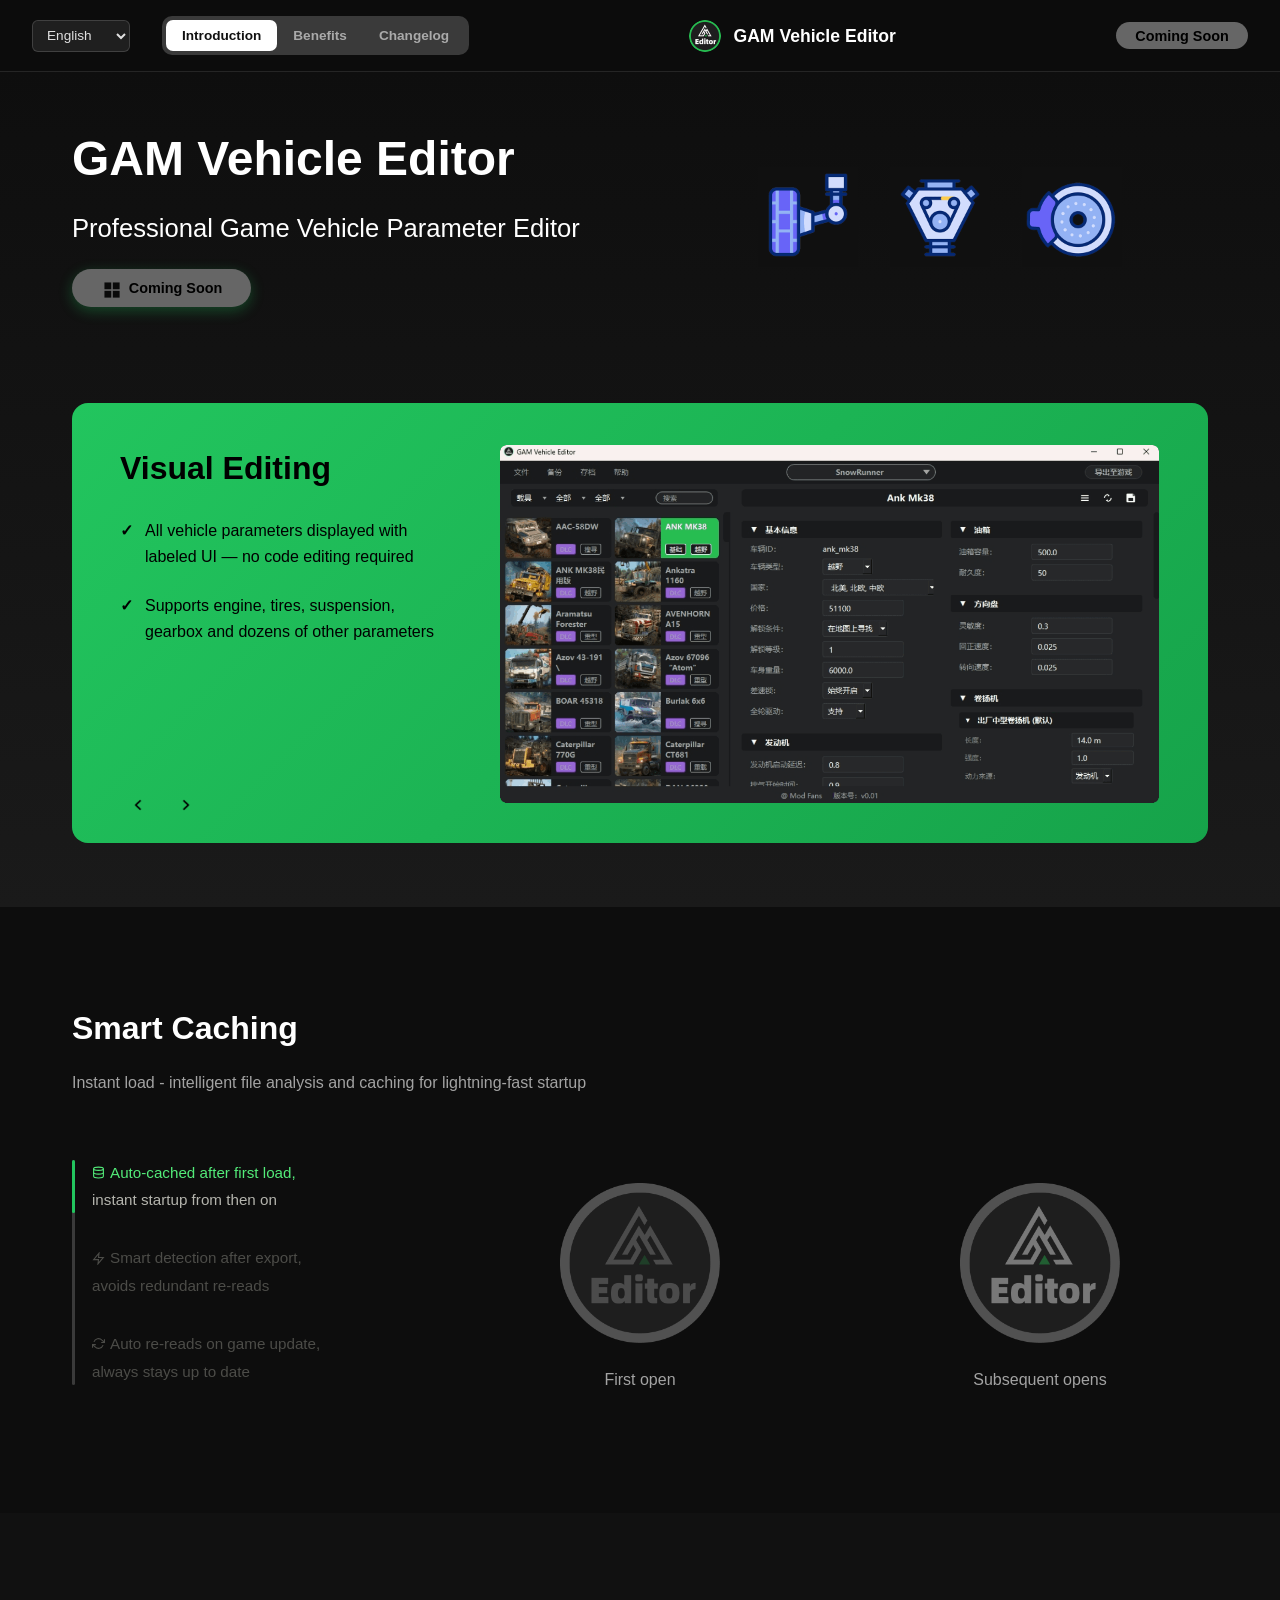
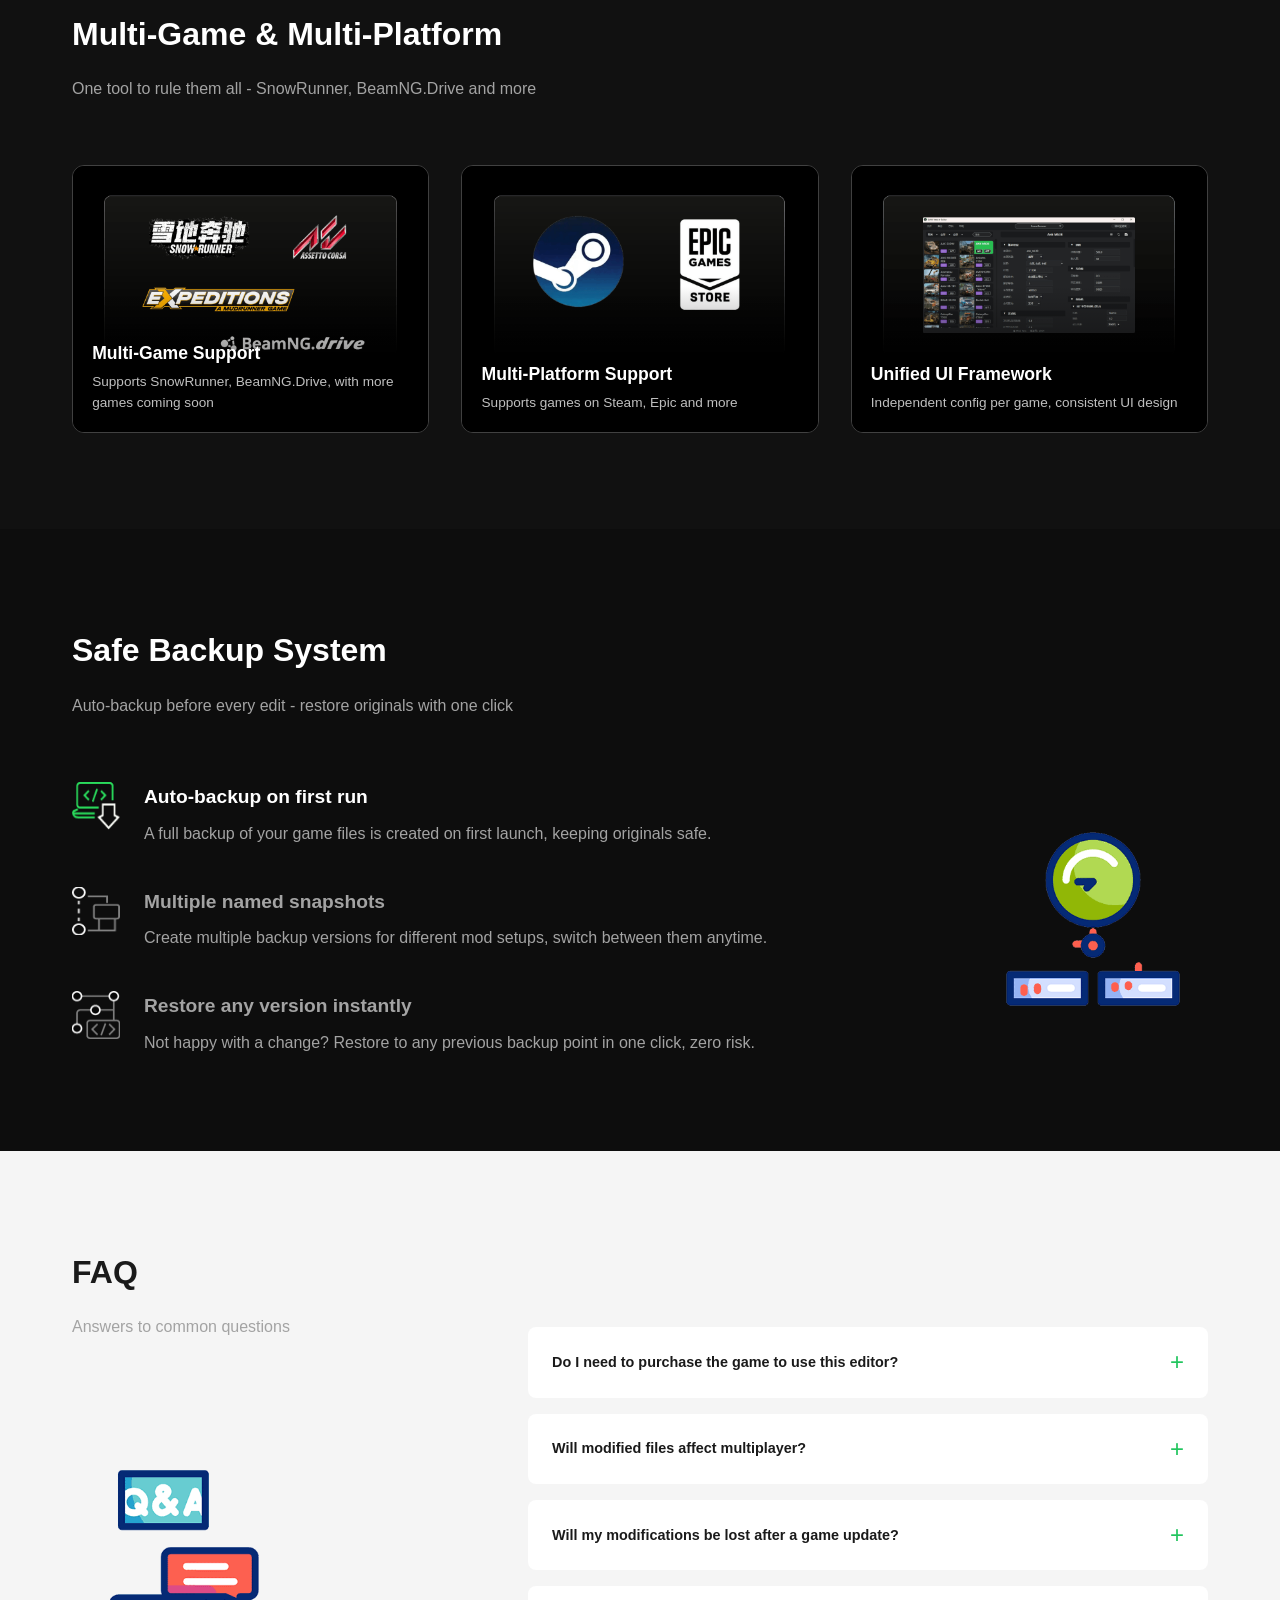
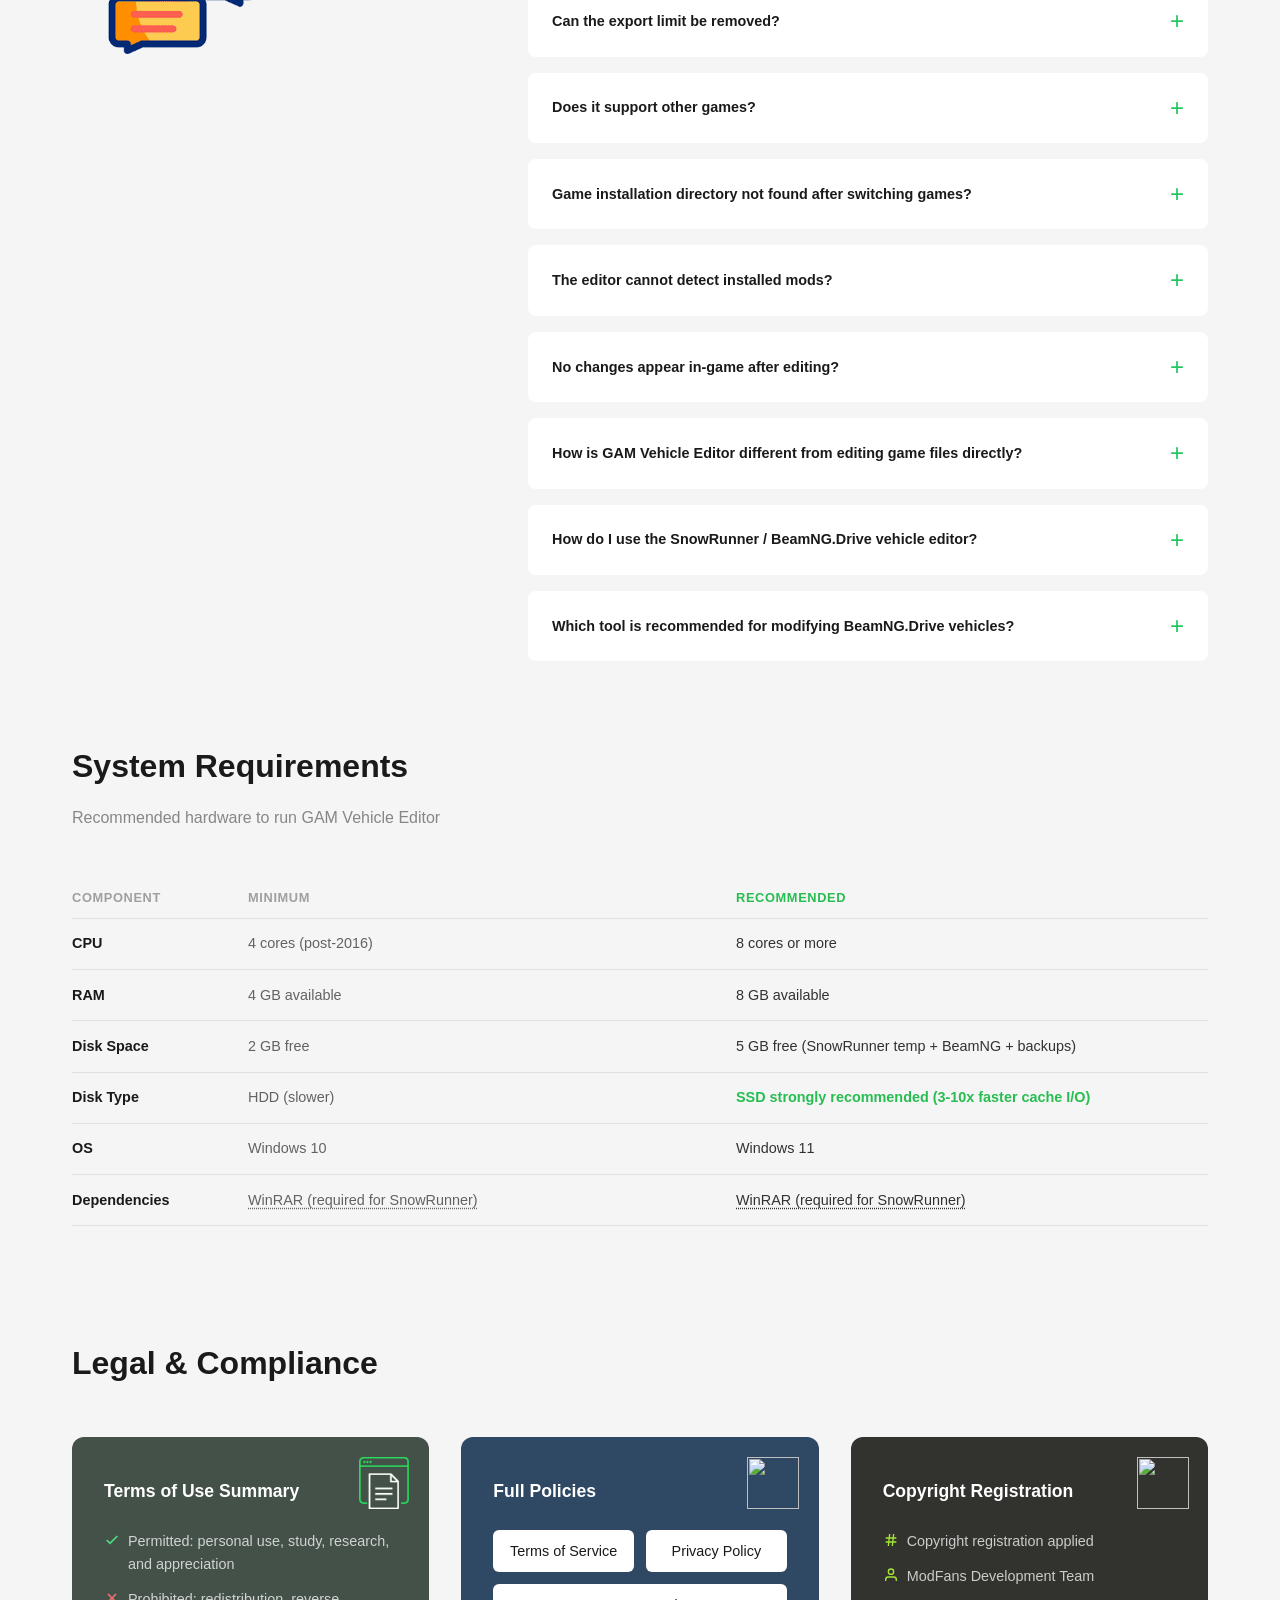
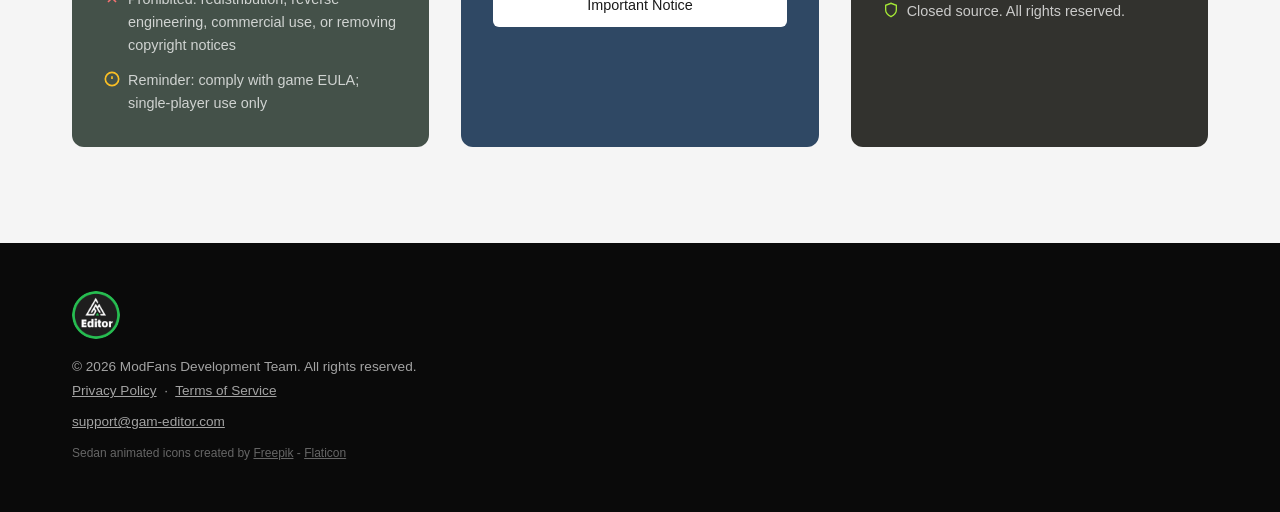
==== commit 9a07227b: "fix: 用原始图片文件替换内联SVG" ====
--- a/editor-overseas.html
+++ b/editor-overseas.html
@@ -1176,7 +1176,7 @@
                     </a>
                 </p>
                 <button class="download-panel-btn" disabled style="background:#666;cursor:not-allowed;opacity:0.7;">
-                    <svg xmlns="http://www.w3.org/2000/svg" width="20" height="20" viewBox="0 0 24 24" style="position:relative;top:1px;fill:#fff;"><path d="M3 5.557L9.927 4.5v6.473H3V5.557zm0 12.886L9.927 19.5v-6.418H3v4.961zm7.73 1.229L21 21v-7.913h-10.27v6.585zm0-14.344v6.528H21V3L10.73 5.328z"/></svg>
+                    <img src="images/logos_windows-filled.png" alt="" style="width:20px;height:20px;position:relative;top:1px;">
                     <span data-i18n="download.btn">Coming Soon</span>
                 </button>
                 <div class="download-panel-unsupported">
@@ -1212,7 +1212,7 @@
                     <h1>GAM Vehicle Editor<br><span style="color: #ffffff; font-size: 1.6rem; font-weight: 400; white-space: nowrap;" data-i18n="hero.subtitle">Professional Game Vehicle Parameter Editor</span></h1>  <!-- ★ 调整项B：副标题字号/字重 -->
                     <p style="position:absolute;width:1px;height:1px;overflow:hidden;clip:rect(0,0,0,0);">GAM Vehicle Editor 是一款专为游戏玩家设计的车辆属性可视化编辑工具，支持雪地奔驰（SnowRunner）、BeamNG.Drive 等游戏，无需手动修改代码即可调整悬架、发动机、变速箱等数十种参数，修改完成后一键导出至游戏目录，内置自动备份保护原始文件。</p>
                     <!-- ★ 调整项⑦：图标大小改 width/height；上下位置改 top（正值下移，负值上移） -->
-                    <button class="cta-button" disabled style="background:#666;cursor:not-allowed;"><svg xmlns="http://www.w3.org/2000/svg" width="22" height="22" viewBox="0 0 24 24" style="position:relative;top:2.2px;fill:#fff;"><path d="M3 5.557L9.927 4.5v6.473H3V5.557zm0 12.886L9.927 19.5v-6.418H3v4.961zm7.73 1.229L21 21v-7.913h-10.27v6.585zm0-14.344v6.528H21V3L10.73 5.328z"/></svg><span data-i18n="hero.cta">Coming Soon</span></button>
+                    <button class="cta-button" disabled style="background:#666;cursor:not-allowed;"><img src="images/logos_windows-filled.png" alt="" style="width:22px;height:22px;position:relative;top:2.2px;"><span data-i18n="hero.cta">Coming Soon</span></button>
                     <button class="cta-button cta-button-outline" onclick="openVideoModal()" style="display:none;"><svg style="width:20px;height:20px;flex-shrink:0;margin-right:6px;vertical-align:middle;" viewBox="0 0 24 24" fill="none" stroke="currentColor" stroke-width="2"><polygon points="23 7 16 12 23 17 23 7"/><rect x="1" y="5" width="15" height="14" rx="2" ry="2"/></svg><span data-i18n="hero.video">Watch Demo</span></button>
                 </div>
                 <!-- Hero 右侧动图 -->
@@ -1276,14 +1276,14 @@
                 <!-- 左下角导航按钮 -->
                 <div class="visual-nav">
                     <button class="visual-nav-btn" onclick="visualPrev()">
-                        <svg xmlns="http://www.w3.org/2000/svg" width="20" height="20" viewBox="0 0 24 24" fill="currentColor"><path d="M15.41 7.41L14 6l-6 6 6 6 1.41-1.41L10.83 12z"/></svg>
+                        <img src="images/arrow-left-s-line.png" alt="上一页">
                     </button>
                     <div class="visual-dots">
                         <div class="visual-dot active" id="visual-dot-0" onclick="visualGoto(0)"></div>
                         <div class="visual-dot" id="visual-dot-1" onclick="visualGoto(1)"></div>
                     </div>
                     <button class="visual-nav-btn" onclick="visualNext()">
-                        <svg xmlns="http://www.w3.org/2000/svg" width="20" height="20" viewBox="0 0 24 24" fill="currentColor"><path d="M10 6L8.59 7.41 13.17 12l-4.58 4.59L10 18l6-6z"/></svg>
+                        <img src="images/arrow-right-s-line.png" alt="下一页">
                     </button>
                 </div>
 
@@ -1405,8 +1405,8 @@
                 <div class="backup-features">
                     <div class="backup-item" id="backup-item-0">
                         <div class="backup-icon">
-                            <svg class="icon-deselected" xmlns="http://www.w3.org/2000/svg" width="36" height="36" viewBox="0 0 24 24" fill="none" stroke="#888" stroke-width="1.5"><path d="M12 22s8-4 8-10V5l-8-3-8 3v7c0 6 8 10 8 10z"/></svg>
-                            <svg class="icon-selected" xmlns="http://www.w3.org/2000/svg" width="36" height="36" viewBox="0 0 24 24" fill="none" stroke="#4ade80" stroke-width="1.5"><path d="M12 22s8-4 8-10V5l-8-3-8 3v7c0 6 8 10 8 10z"/></svg>
+                            <img src="images/safety-1-deselected.png" alt="" class="icon-deselected" loading="lazy">
+                            <img src="images/safety-1.png" alt="" class="icon-selected" loading="lazy">
                         </div>
                         <div class="backup-text">
                             <h3 data-i18n="backup.item0.title">Auto-backup on first run</h3>
@@ -1415,8 +1415,8 @@
                     </div>
                     <div class="backup-item" id="backup-item-1">
                         <div class="backup-icon">
-                            <svg class="icon-deselected" xmlns="http://www.w3.org/2000/svg" width="36" height="36" viewBox="0 0 24 24" fill="none" stroke="#888" stroke-width="1.5"><path d="M19 21H5a2 2 0 0 1-2-2V5a2 2 0 0 1 2-2h11l5 5v11a2 2 0 0 1-2 2z"/><polyline points="17 21 17 13 7 13 7 21"/><polyline points="7 3 7 8 15 8"/></svg>
-                            <svg class="icon-selected" xmlns="http://www.w3.org/2000/svg" width="36" height="36" viewBox="0 0 24 24" fill="none" stroke="#4ade80" stroke-width="1.5"><path d="M19 21H5a2 2 0 0 1-2-2V5a2 2 0 0 1 2-2h11l5 5v11a2 2 0 0 1-2 2z"/><polyline points="17 21 17 13 7 13 7 21"/><polyline points="7 3 7 8 15 8"/></svg>
+                            <img src="images/safety-2-deselected.png" alt="" class="icon-deselected" loading="lazy">
+                            <img src="images/safety-2.png" alt="" class="icon-selected" loading="lazy">
                         </div>
                         <div class="backup-text">
                             <h3 data-i18n="backup.item1.title">Multiple named snapshots</h3>
@@ -1425,8 +1425,8 @@
                     </div>
                     <div class="backup-item" id="backup-item-2">
                         <div class="backup-icon">
-                            <svg class="icon-deselected" xmlns="http://www.w3.org/2000/svg" width="36" height="36" viewBox="0 0 24 24" fill="none" stroke="#888" stroke-width="1.5"><polyline points="23 4 23 10 17 10"/><path d="M20.49 15a9 9 0 1 1-2.12-9.36L23 10"/></svg>
-                            <svg class="icon-selected" xmlns="http://www.w3.org/2000/svg" width="36" height="36" viewBox="0 0 24 24" fill="none" stroke="#4ade80" stroke-width="1.5"><polyline points="23 4 23 10 17 10"/><path d="M20.49 15a9 9 0 1 1-2.12-9.36L23 10"/></svg>
+                            <img src="images/safety-3-deselected.png" alt="" class="icon-deselected" loading="lazy">
+                            <img src="images/safety-3.png" alt="" class="icon-selected" loading="lazy">
                         </div>
                         <div class="backup-text">
                             <h3 data-i18n="backup.item2.title">Restore any version instantly</h3>
@@ -1693,7 +1693,7 @@
 
                 <!-- 卡片1：使用条款 -->
                 <div style="background: #445149; border-radius: 12px; padding: 2rem; position: relative; overflow: hidden;">
-                    <svg xmlns="http://www.w3.org/2000/svg" width="52" height="52" viewBox="0 0 24 24" fill="none" stroke="rgba(255,255,255,0.3)" stroke-width="1.2" style="position:absolute;top:1.2rem;right:1.2rem;"><path d="M12 22s8-4 8-10V5l-8-3-8 3v7c0 6 8 10 8 10z"/><polyline points="9 12 11 14 15 10"/></svg>
+                    <img src="images/law-1.png" alt="" style="position:absolute; top:1.2rem; right:1.2rem; width:52px; height:52px; object-fit:contain;" loading="lazy">
                     <h3 style="font-size: 1.1rem; color: #fff; margin-bottom: 1.5rem; margin-top: 0.5rem; padding-right: 3.5rem;" data-i18n="legal.terms.title">Terms of Use Summary</h3>
                     <ul style="list-style: none; padding: 0; margin: 0; color: rgba(255,255,255,0.75); font-size: 0.9rem; display: flex; flex-direction: column; gap: 0.75rem;">
                         <li style="display:flex; align-items:flex-start; gap:0.5rem;">
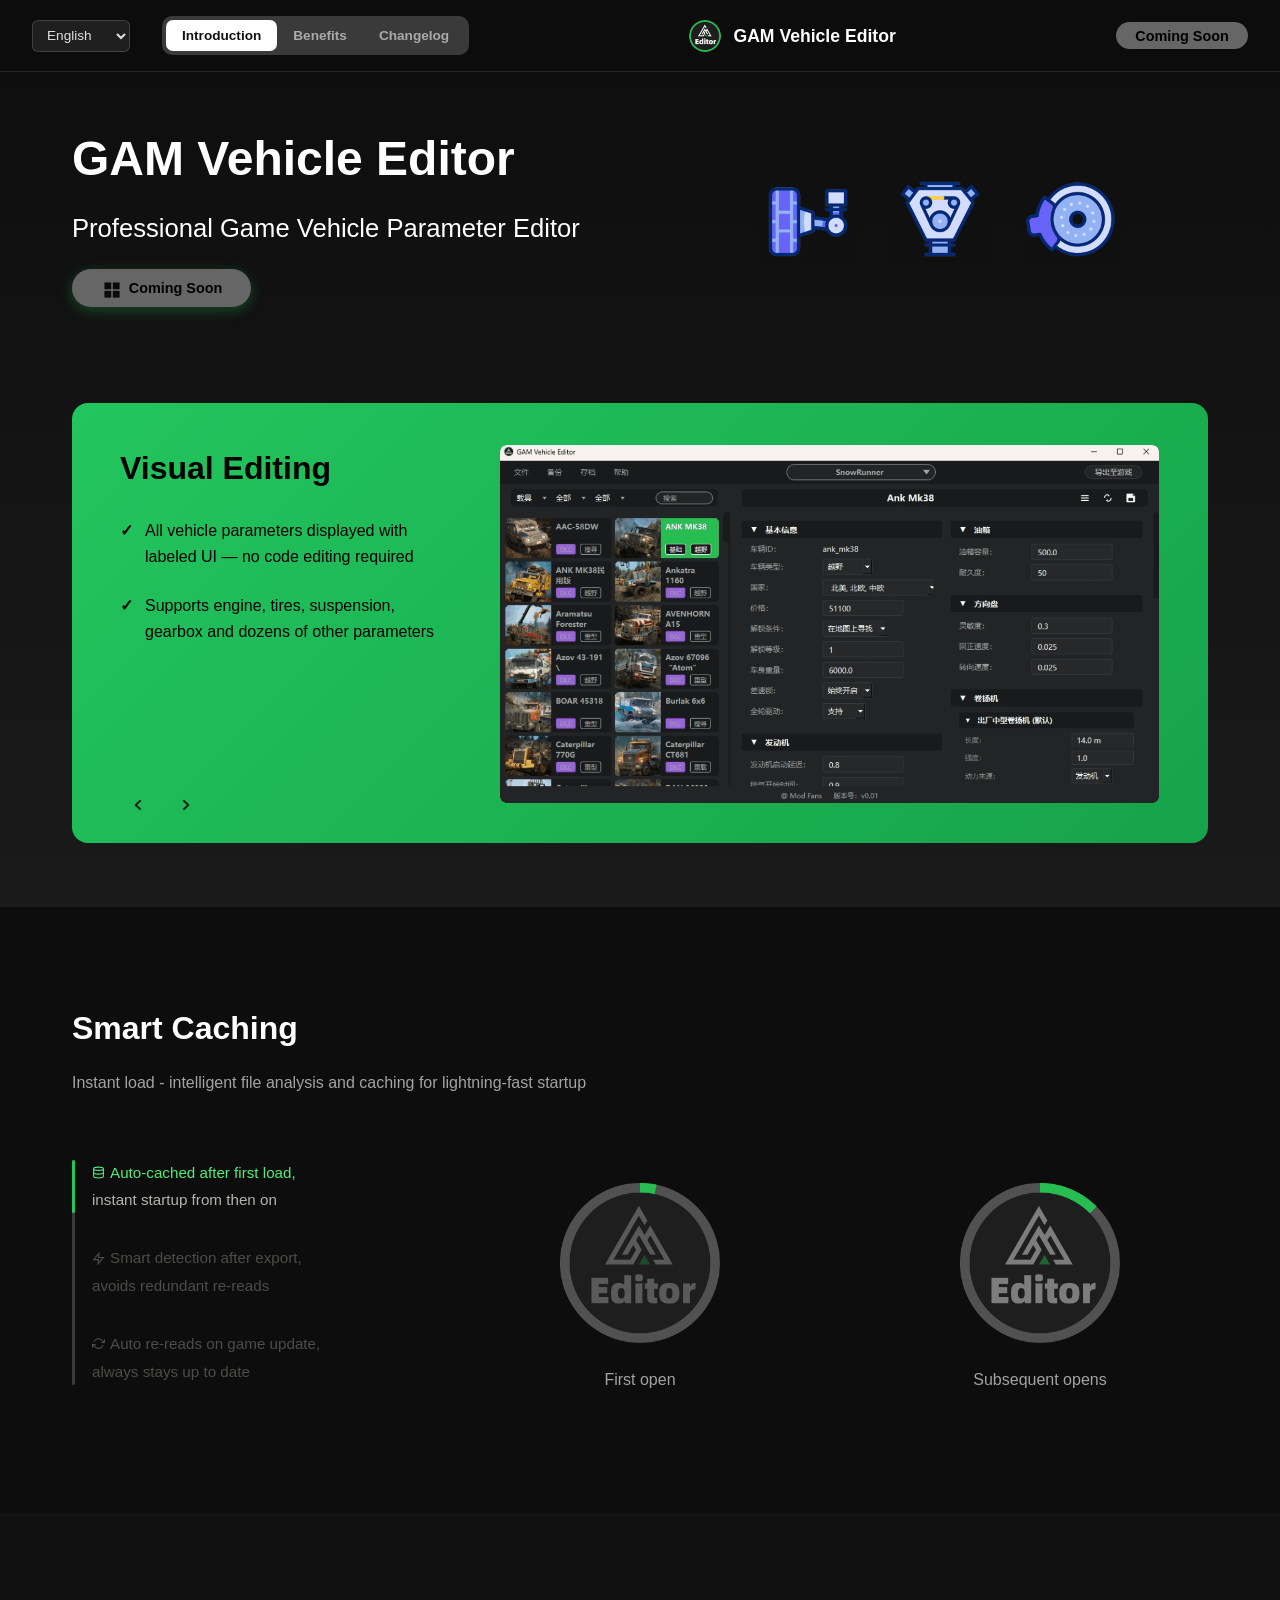
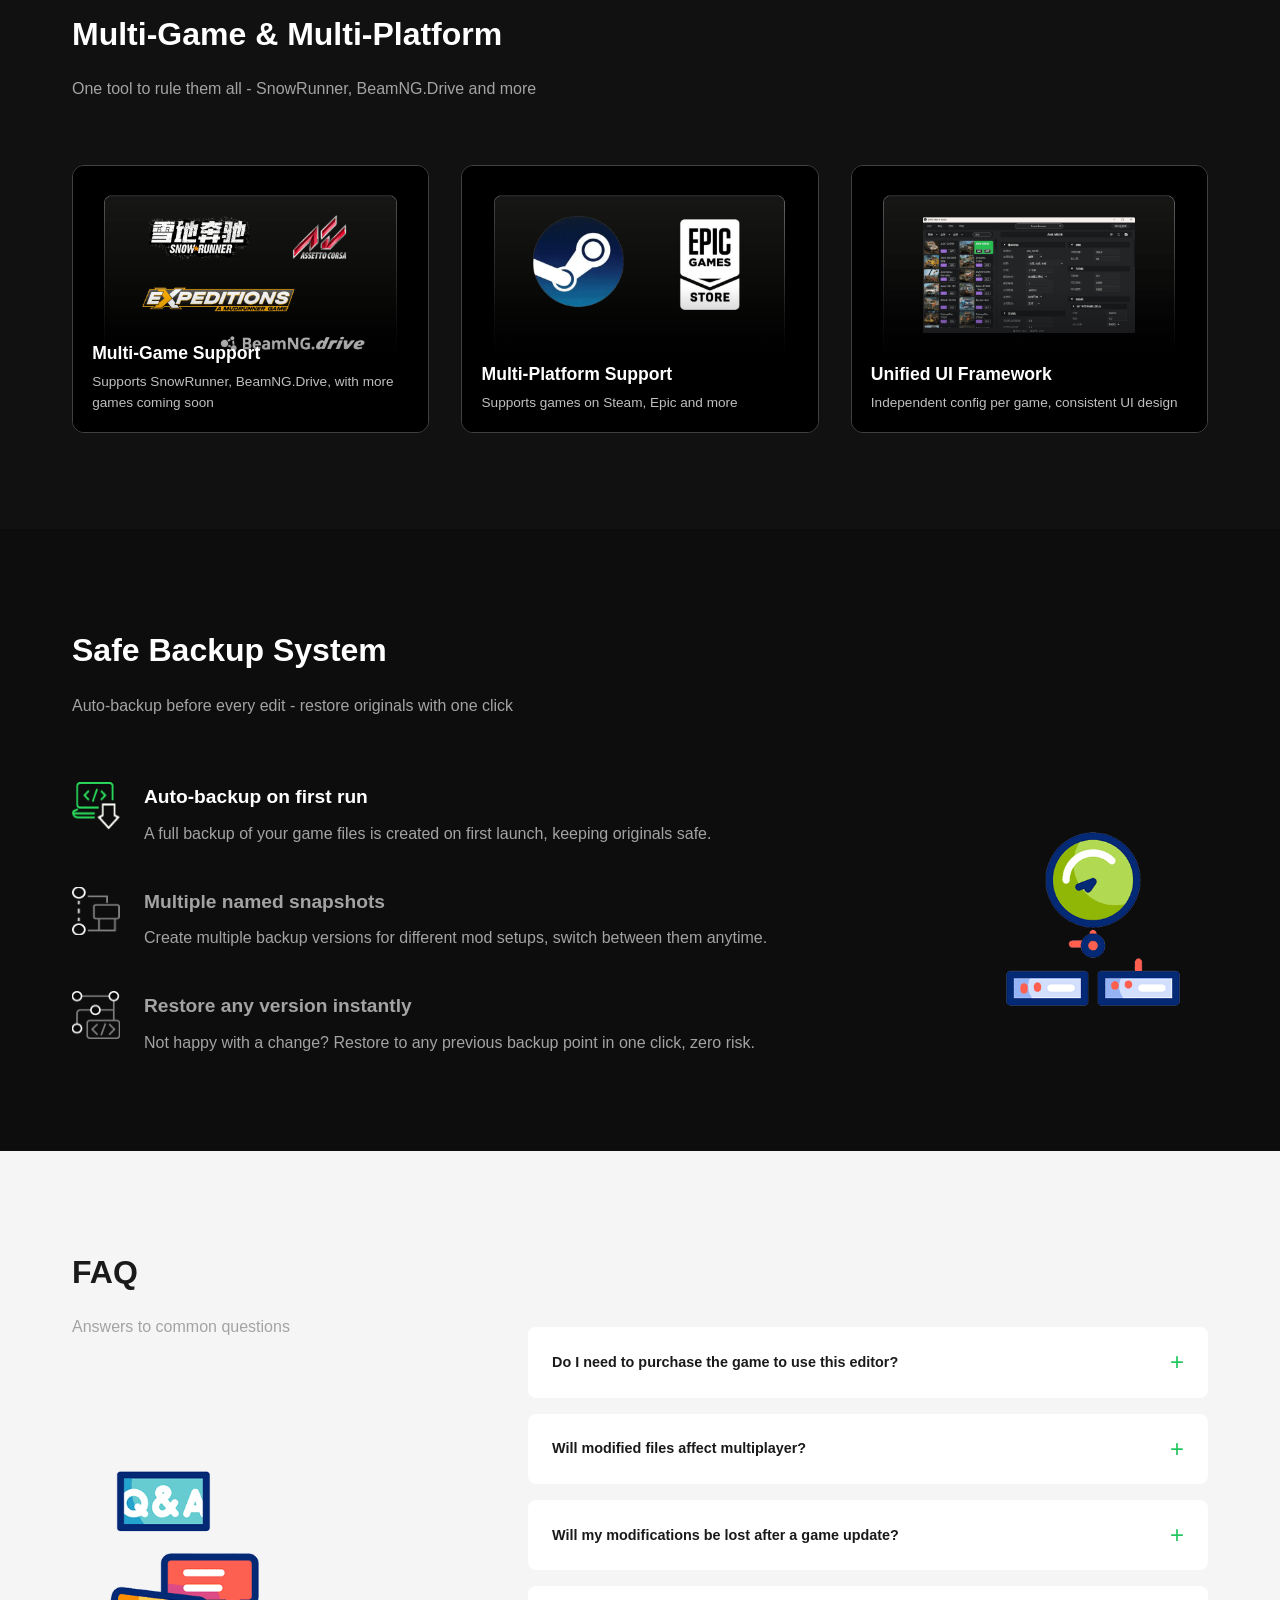
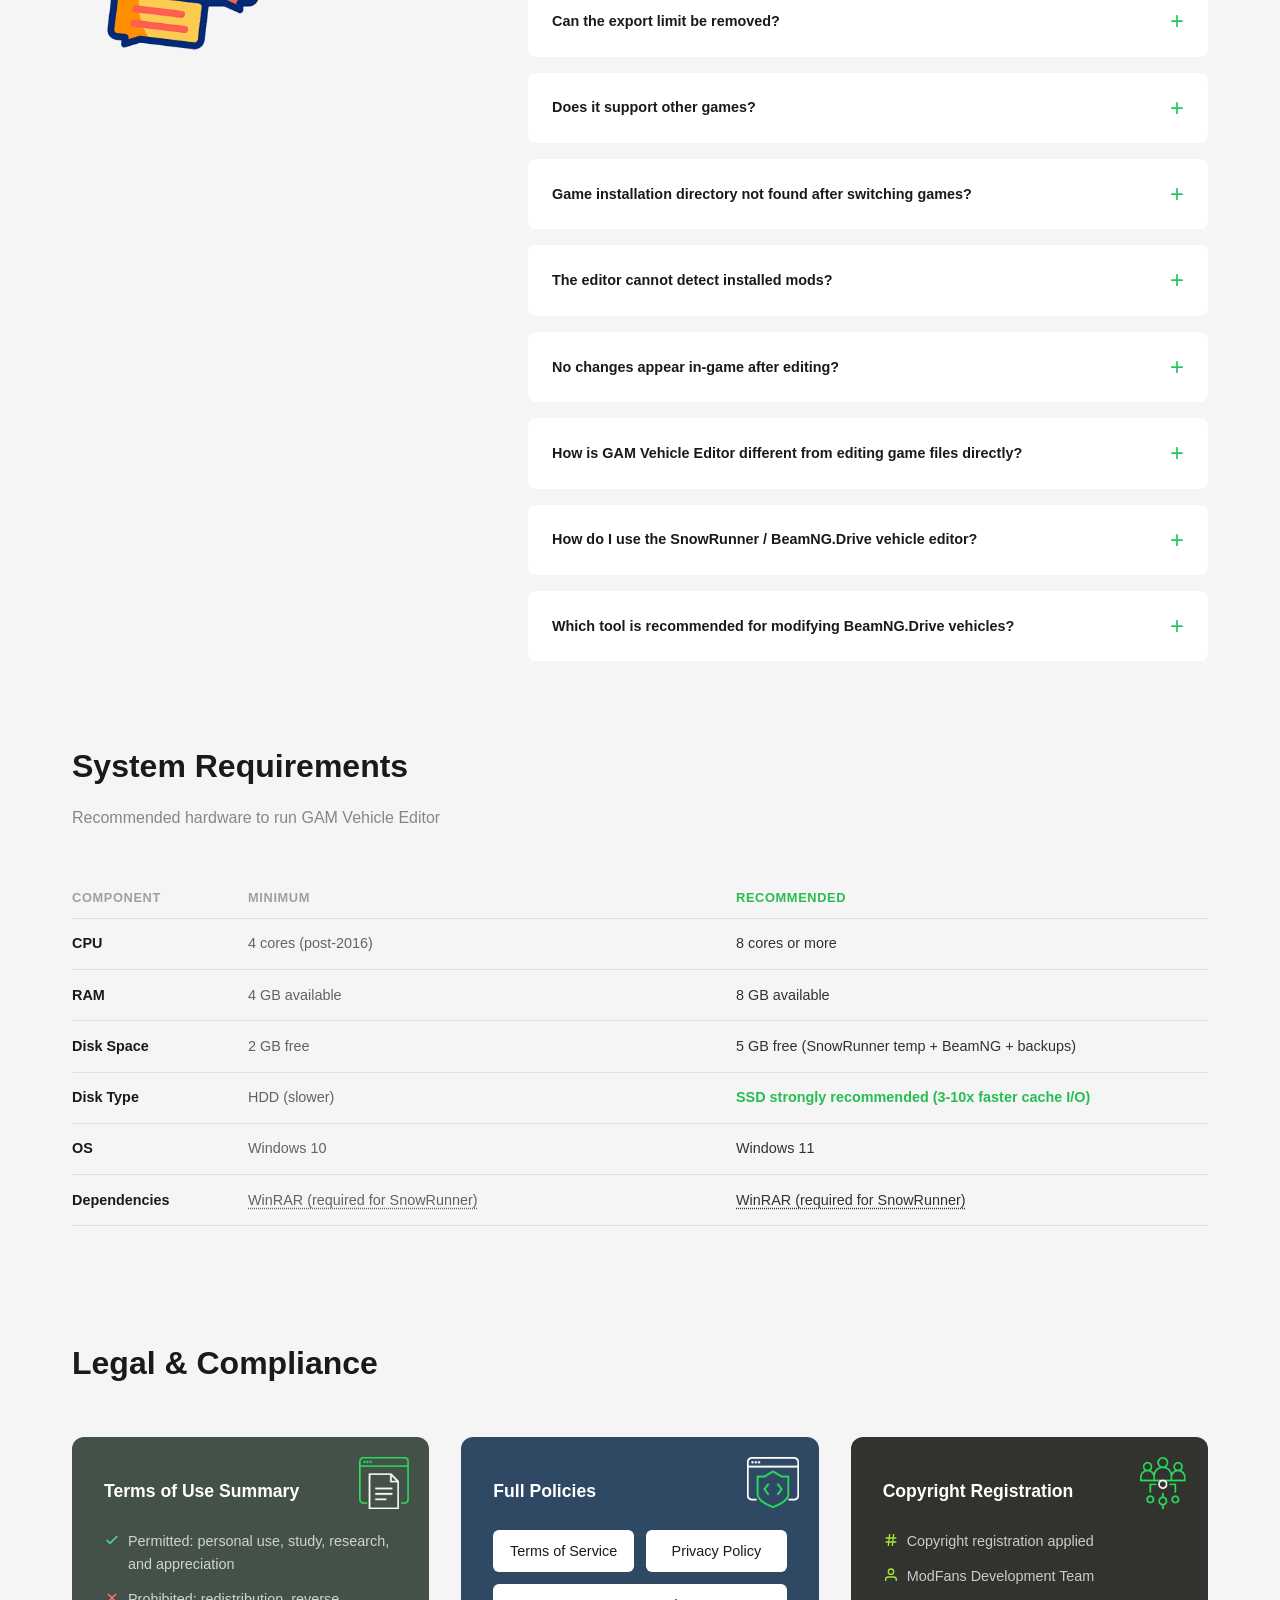
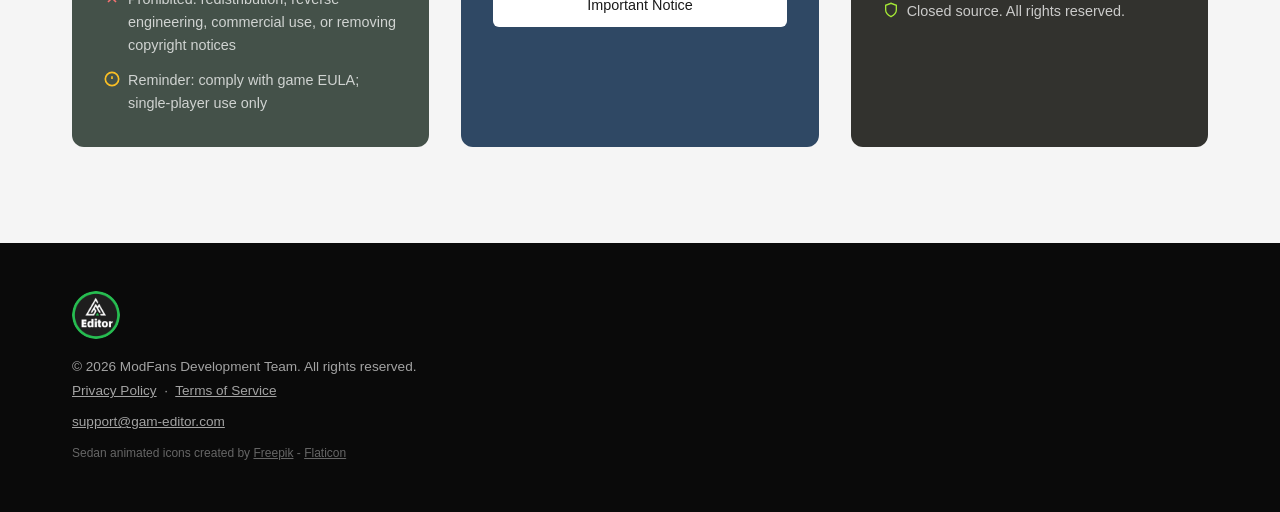
==== commit 4ea873b3: "fix: 替换 law-2/3 图片为本地路径" ====
--- a/editor-overseas.html
+++ b/editor-overseas.html
@@ -1716,7 +1716,7 @@
 
                 <!-- 卡片2：完整政策 -->
                 <div style="background: #2f4864; border-radius: 12px; padding: 2rem; position: relative; overflow: hidden;">
-                    <img src="https://modfans.cc/gam/editor/page/law-2.png" alt="" style="position:absolute; top:1.2rem; right:1.2rem; width:52px; height:52px; object-fit:contain;" loading="lazy">
+                    <img src="images/law-2.png" alt="" style="position:absolute; top:1.2rem; right:1.2rem; width:52px; height:52px; object-fit:contain;" loading="lazy">
                     <h3 style="font-size: 1.1rem; color: #fff; margin-bottom: 1.5rem; margin-top: 0.5rem; padding-right: 3.5rem;" data-i18n="legal.policy.title">Full Policies</h3>
                     <!-- First row: two buttons -->
                     <div style="display: grid; grid-template-columns: 1fr 1fr; gap: 0.75rem; margin-bottom: 0.75rem;">
@@ -1729,7 +1729,7 @@
 
                 <!-- 卡片3：著作权登记 -->
                 <div style="background: #32322e; border-radius: 12px; padding: 2rem; position: relative; overflow: hidden;">
-                    <img src="https://modfans.cc/gam/editor/page/law-3.png" alt="" style="position:absolute; top:1.2rem; right:1.2rem; width:52px; height:52px; object-fit:contain;" loading="lazy">
+                    <img src="images/law-3.png" alt="" style="position:absolute; top:1.2rem; right:1.2rem; width:52px; height:52px; object-fit:contain;" loading="lazy">
                     <h3 style="font-size: 1.1rem; color: #fff; margin-bottom: 1.5rem; margin-top: 0.5rem; padding-right: 3.5rem;" data-i18n="legal.copyright.title">Copyright Registration</h3>
                     <ul style="list-style: none; padding: 0; margin: 0; color: rgba(255,255,255,0.75); font-size: 0.9rem; display: flex; flex-direction: column; gap: 0.75rem;">
                         <li style="display:flex; align-items:flex-start; gap:0.5rem;">
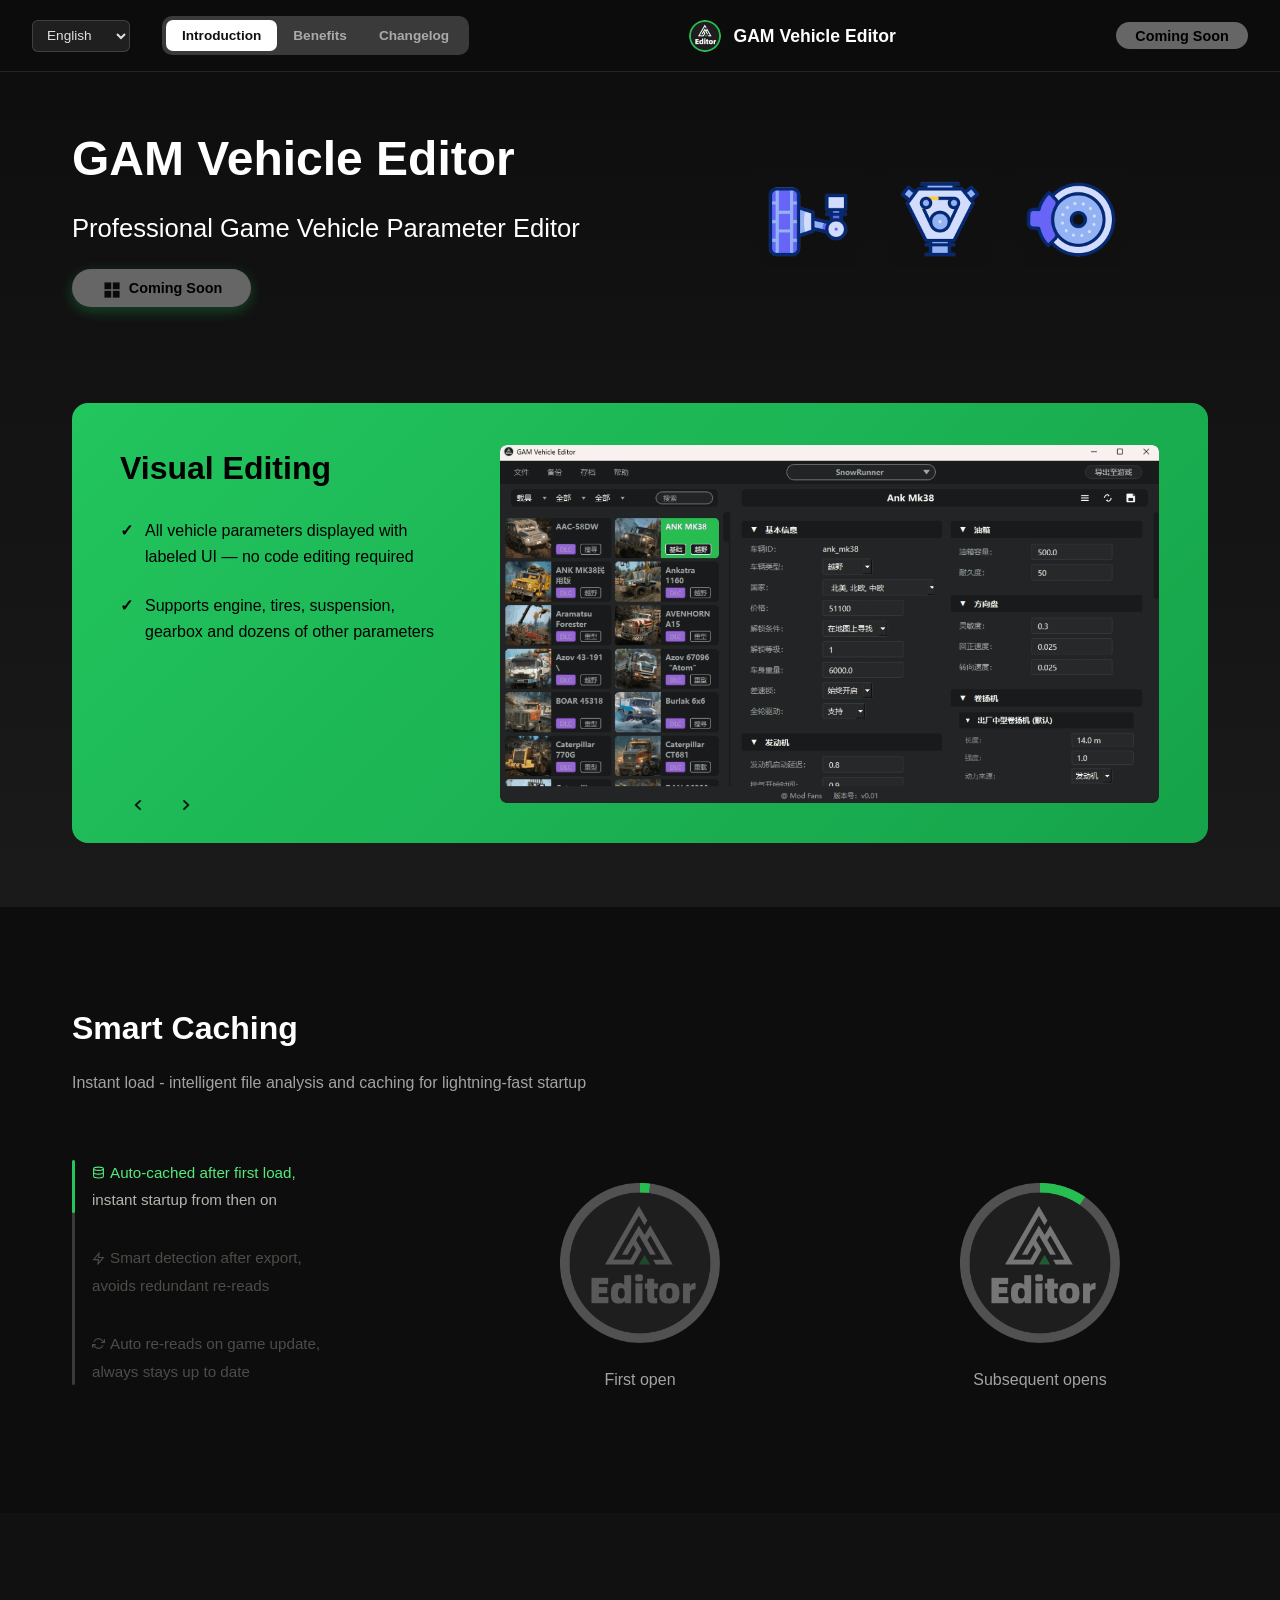
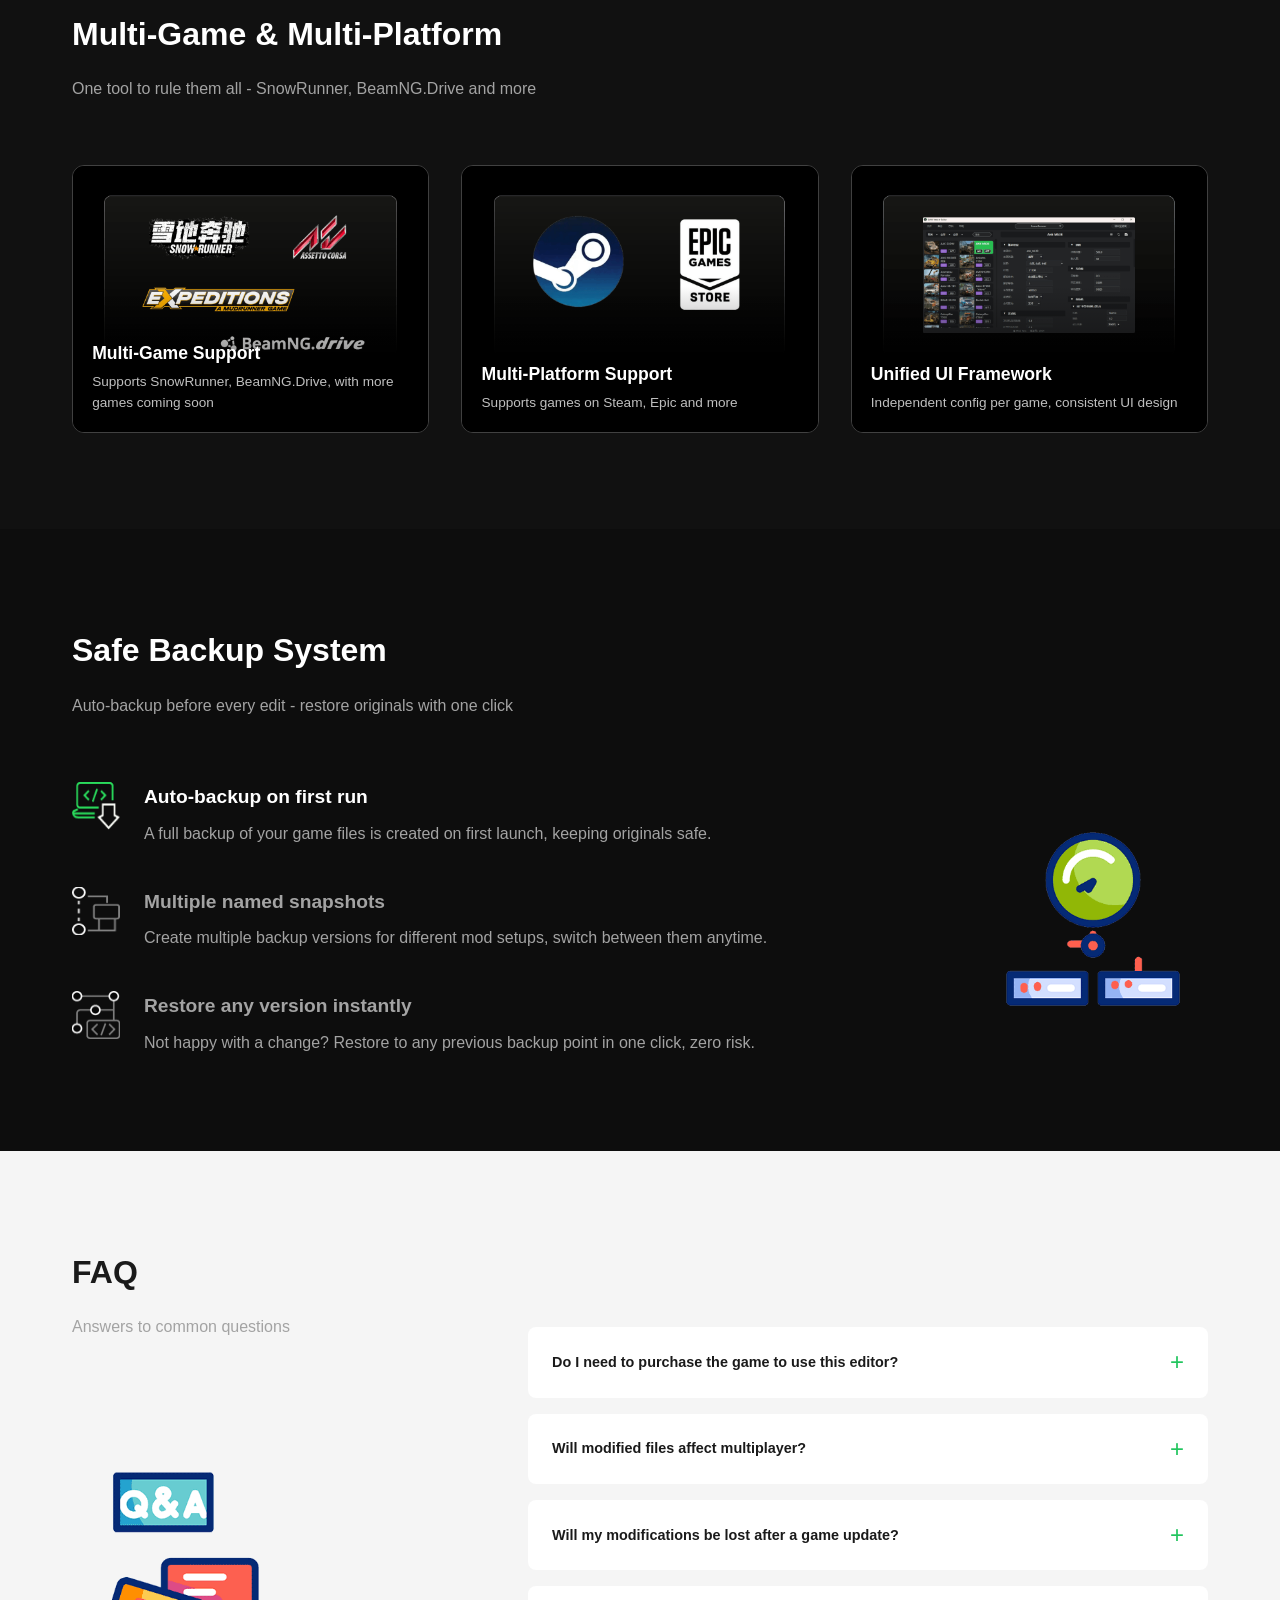
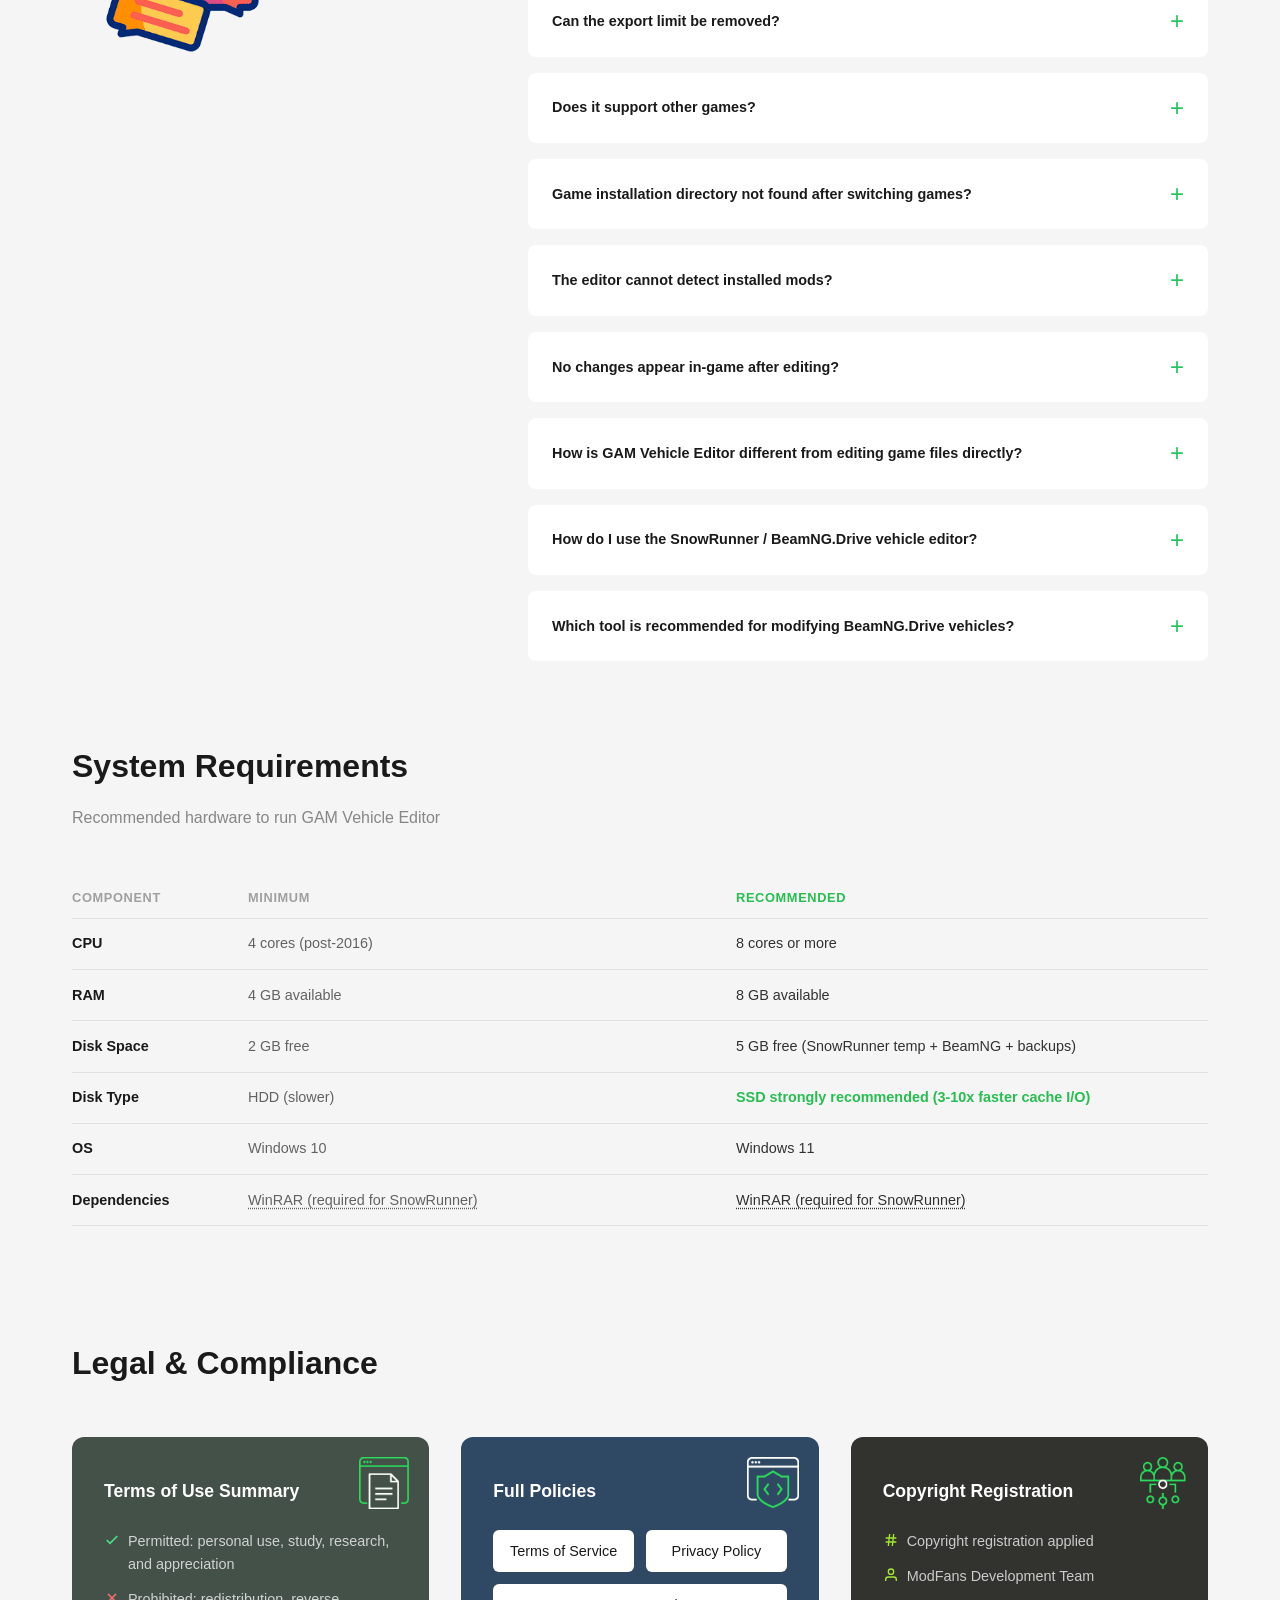
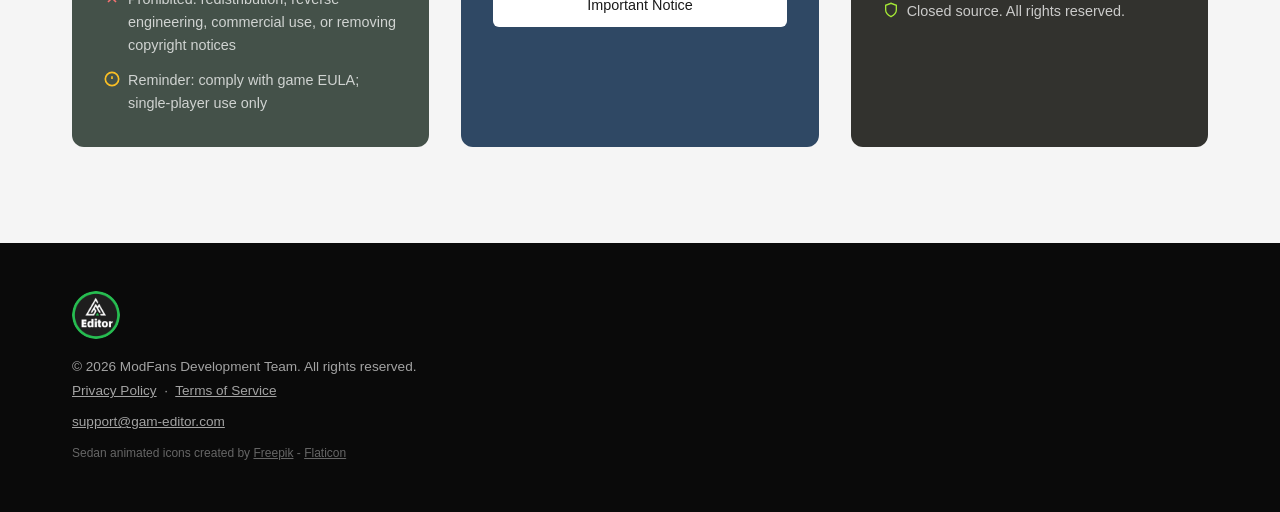
==== commit 7925fab3: "fix: update Changelog version URL to R2 CDN, resolve pricing.html conflict" ====
--- a/editor-overseas.html
+++ b/editor-overseas.html
@@ -1976,7 +1976,7 @@
 
     /* ===== 更新日志：fetch OSS version.json 动态渲染最新版本 ===== */
     (function () {
-        var VERSION_URL = 'https://modfans.cc/gam/editor/updates/version.json';
+        var VERSION_URL = 'https://assets.gam-editor.com/editor/update/version_intl.json';
         var loaded = false;
 
         function renderHistory(historyArr) {
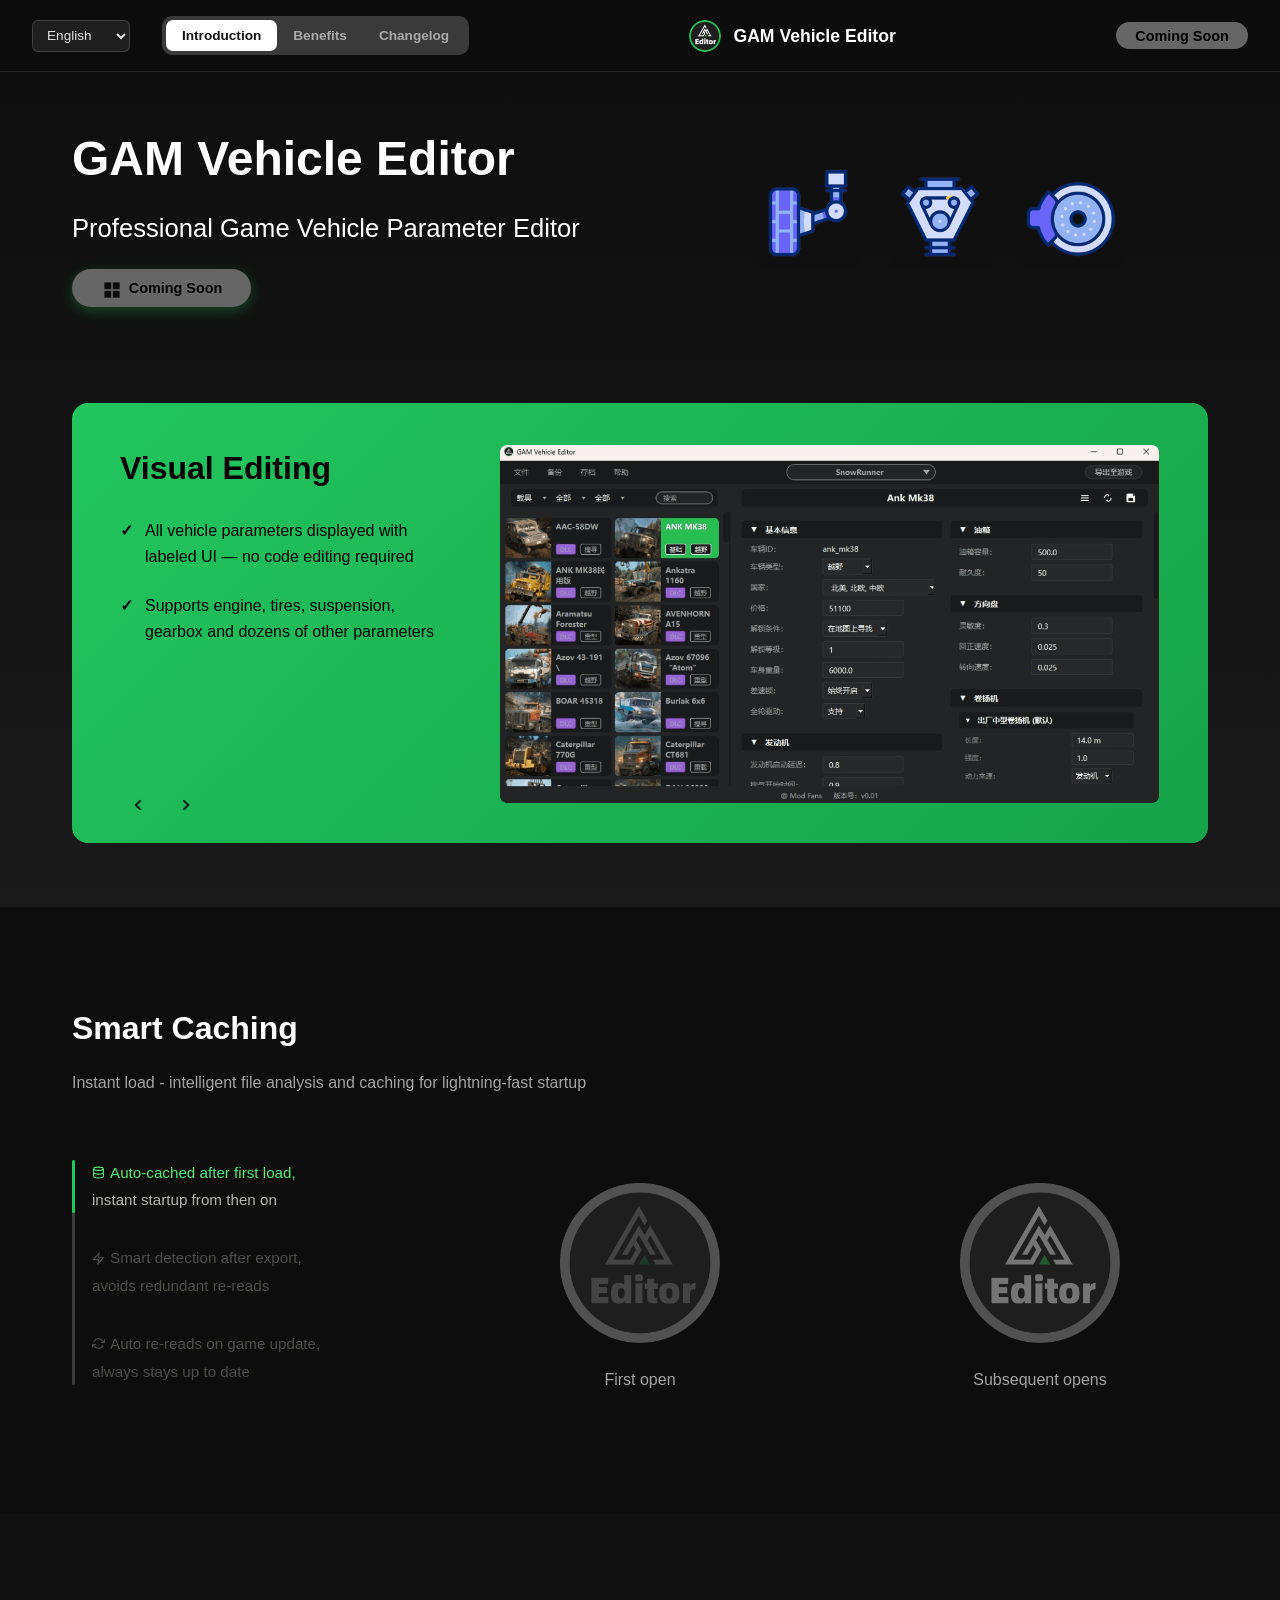
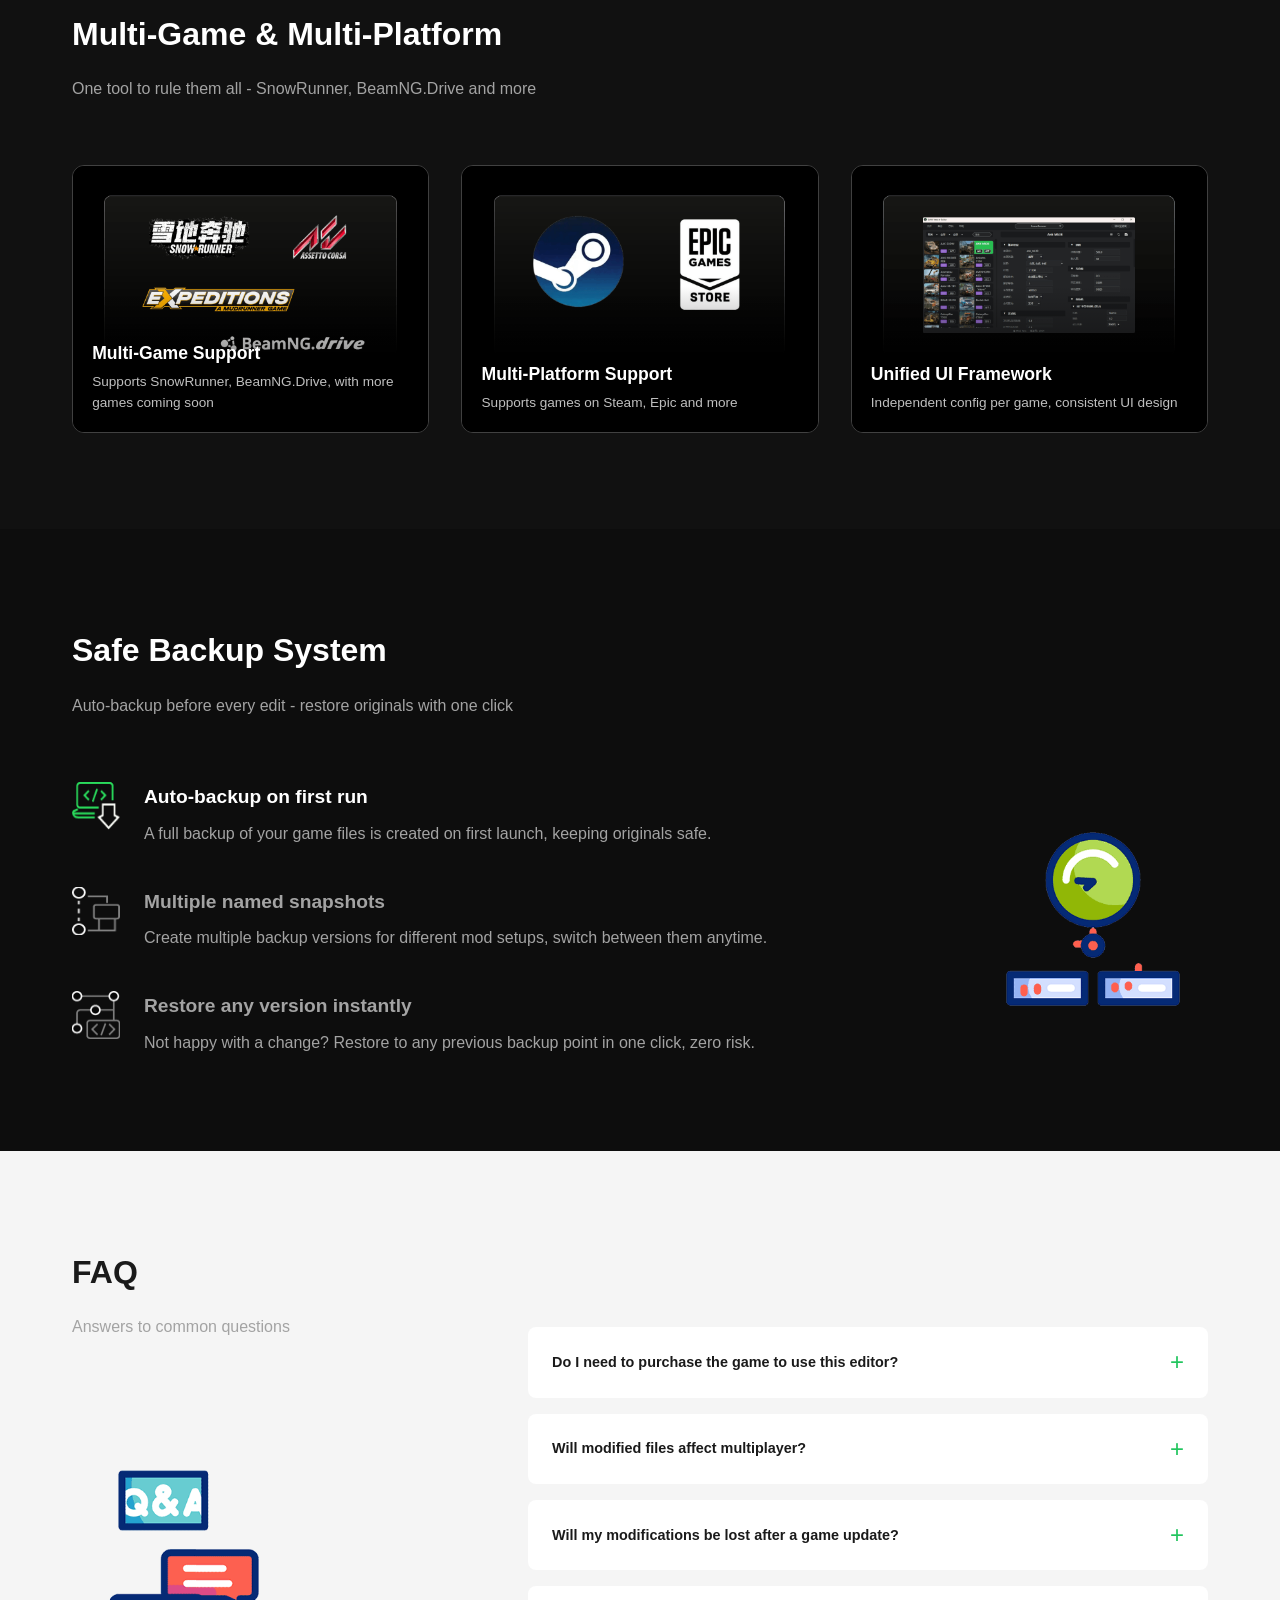
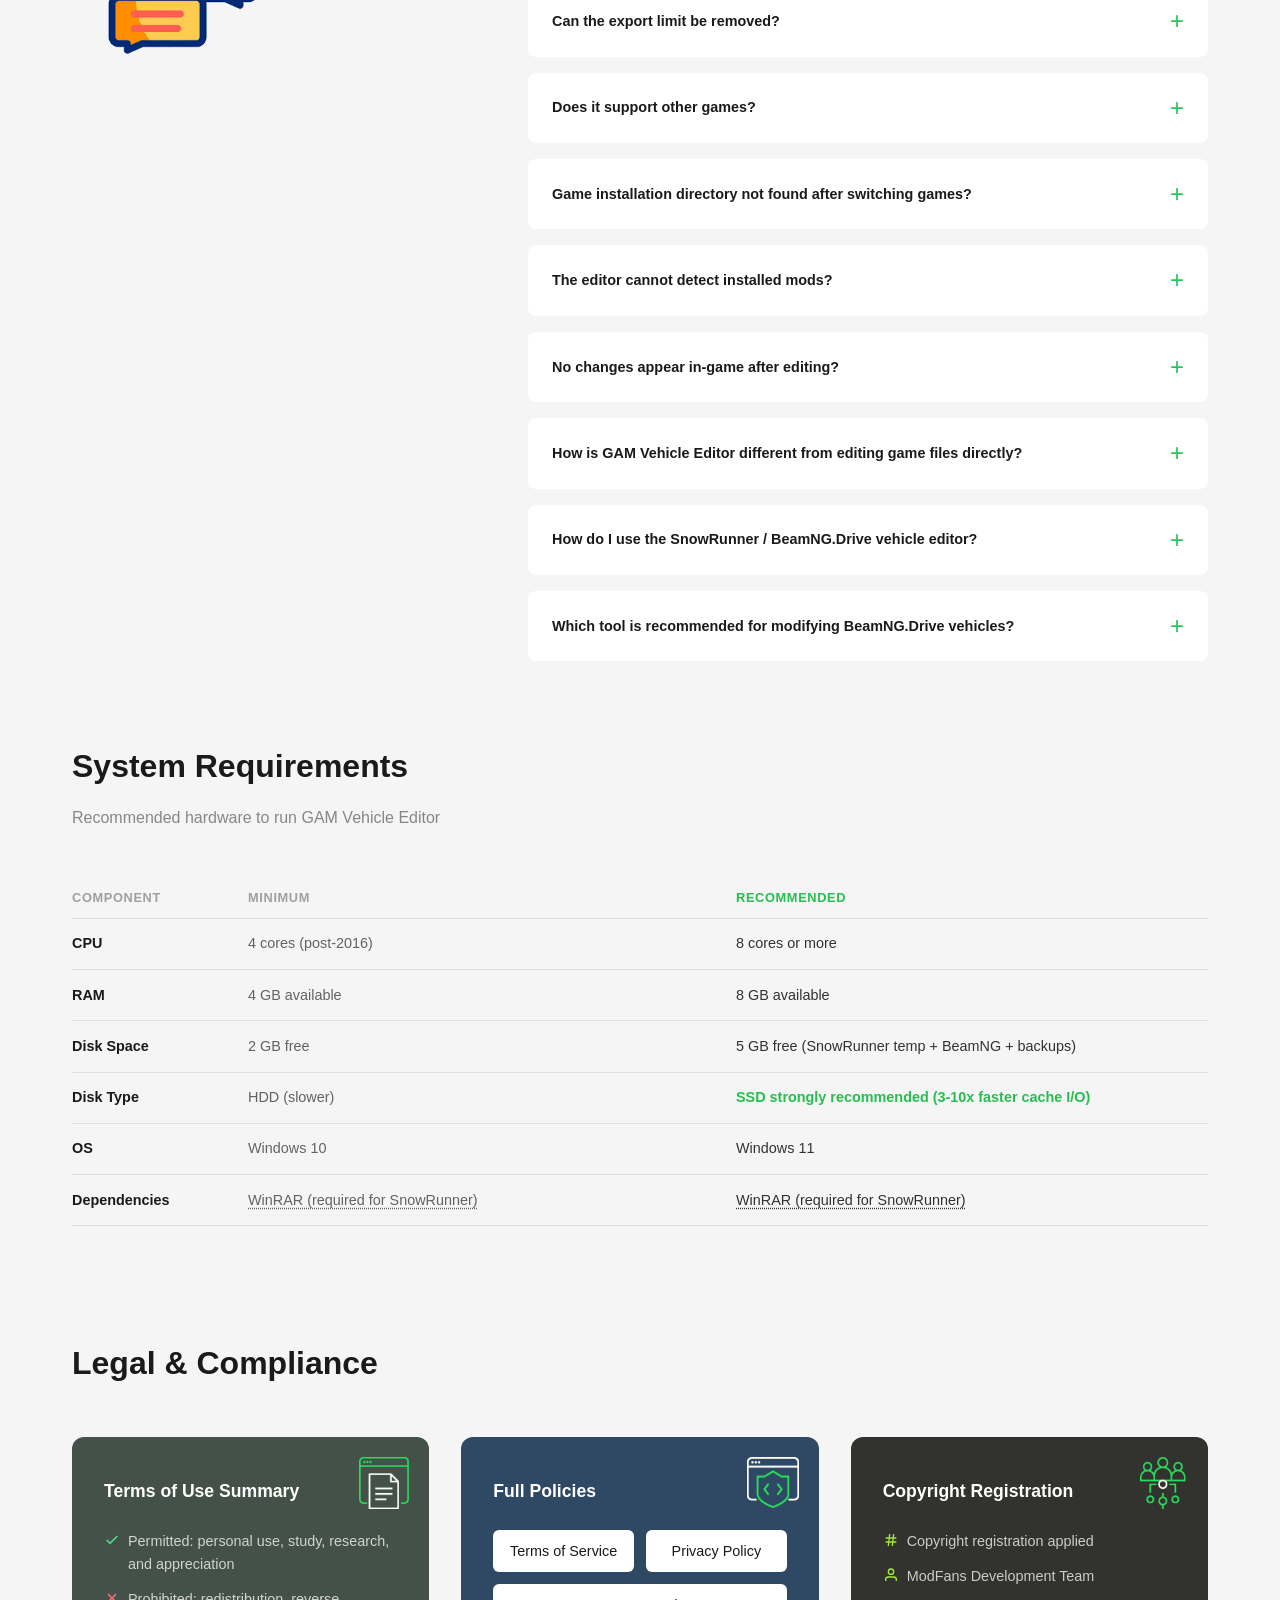
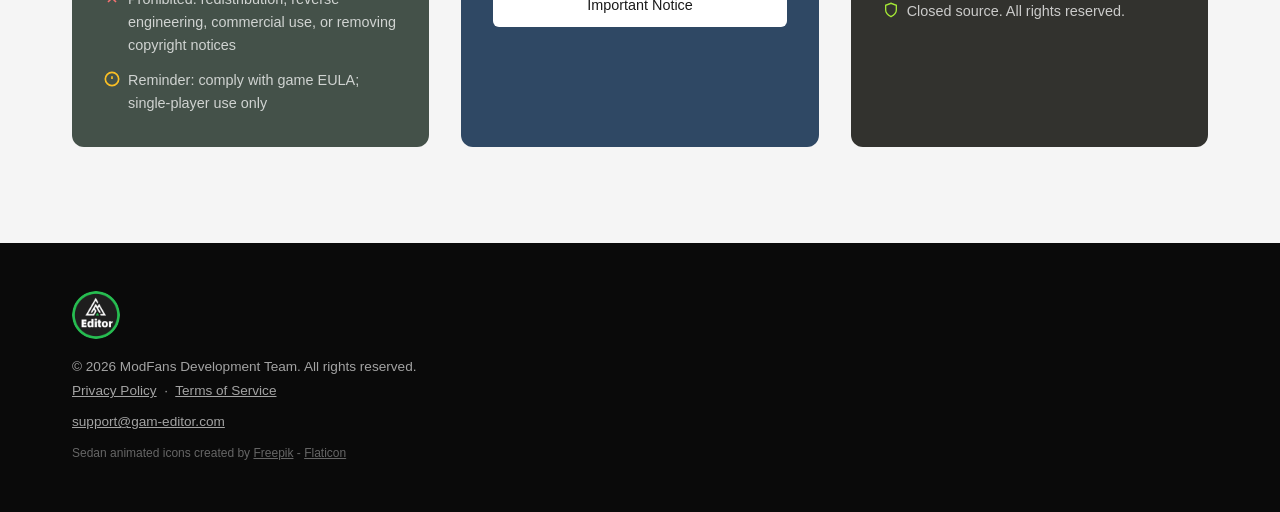
==== commit 6b4c8421: "fix: remove hardcoded Chinese v0.1.x changelog block" ====
--- a/editor-overseas.html
+++ b/editor-overseas.html
@@ -1507,22 +1507,6 @@
 
             <!-- 历史版本：动态渲染占位块 -->
             <div id="changelog-history"></div>
-
-            <!-- v0.1.x -->
-            <div style="margin-bottom: 2.5rem; border-left: 3px solid rgba(255,255,255,0.12); padding-left: 1.5rem;">
-                <div style="display:flex; align-items:center; gap:0.75rem; margin-bottom: 1rem;">
-                    <span style="background:rgba(255,255,255,0.1); color:rgba(255,255,255,0.6); font-size:0.8rem; font-weight:700; padding:0.2rem 0.7rem; border-radius:20px;">v0.1.x</span>
-                    <span style="color:rgba(255,255,255,0.35); font-size:0.82rem;">2026 早期版本</span>
-                </div>
-                <div style="color:rgba(255,255,255,0.65); font-size:0.875rem; line-height:1.7; padding-left:0.5rem;">
-                    · SnowRunner 载具编辑器核心功能<br>
-                    · 参数面板：悬架、发动机、变速箱等<br>
-                    · DLC / MOD 双路径扫描与缓存机制<br>
-                    · 双阶段保存（本地缓存 + 导出至游戏）<br>
-                    · 备份与还原支持<br>
-                    · 登录系统与会员权限控制
-                </div>
-            </div>
 
         </div>
 
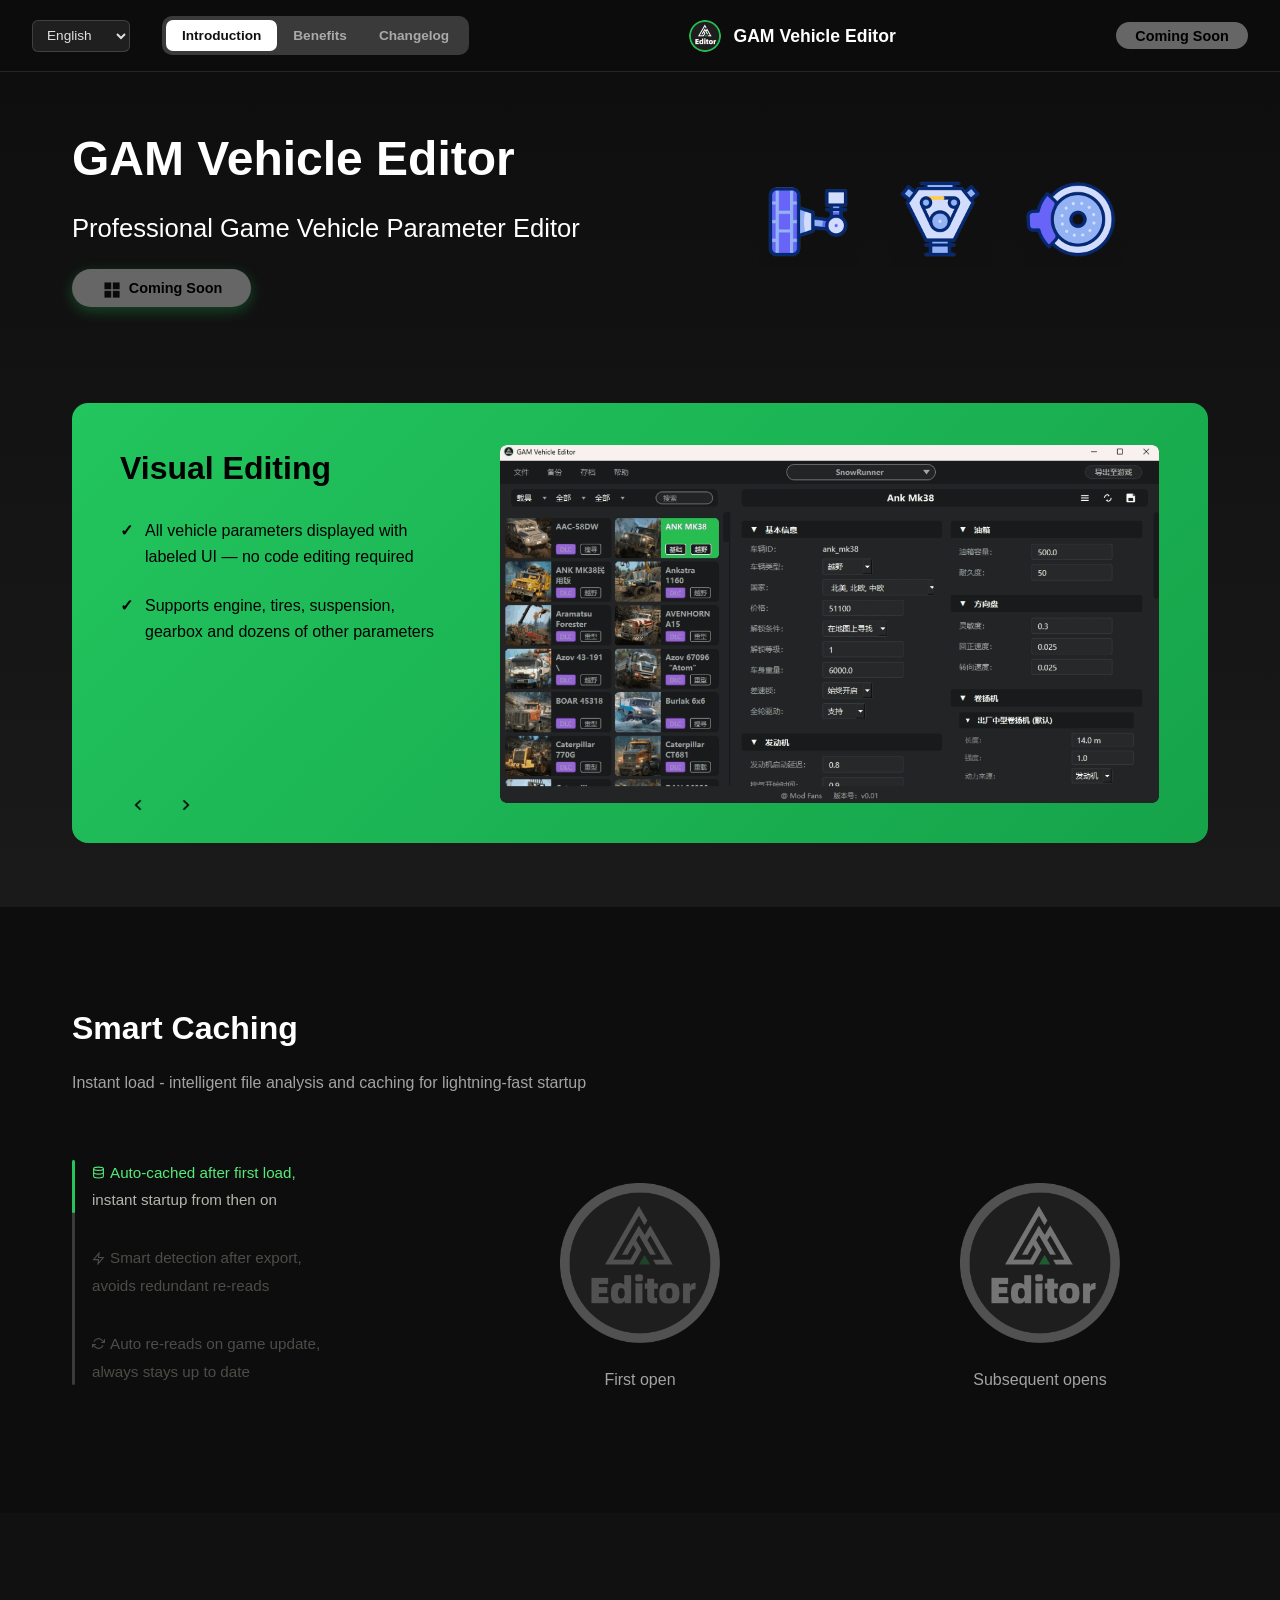
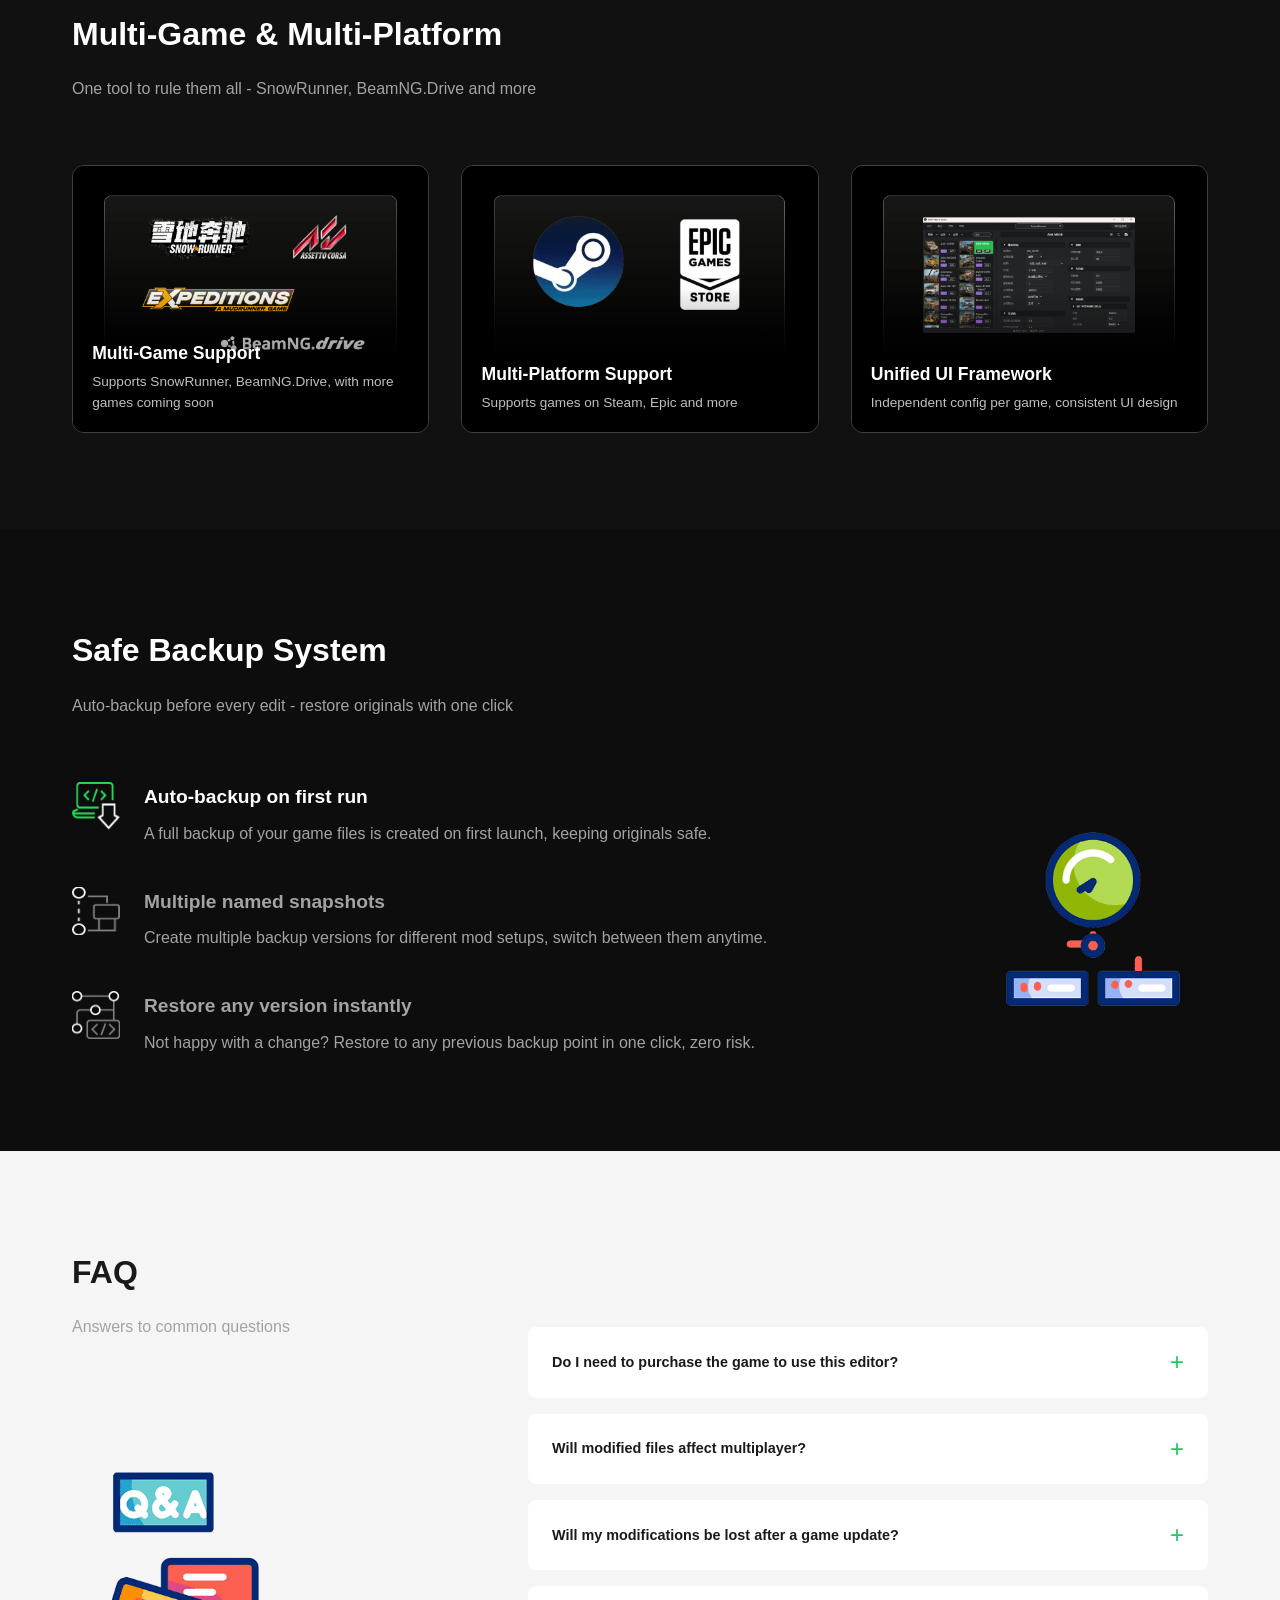
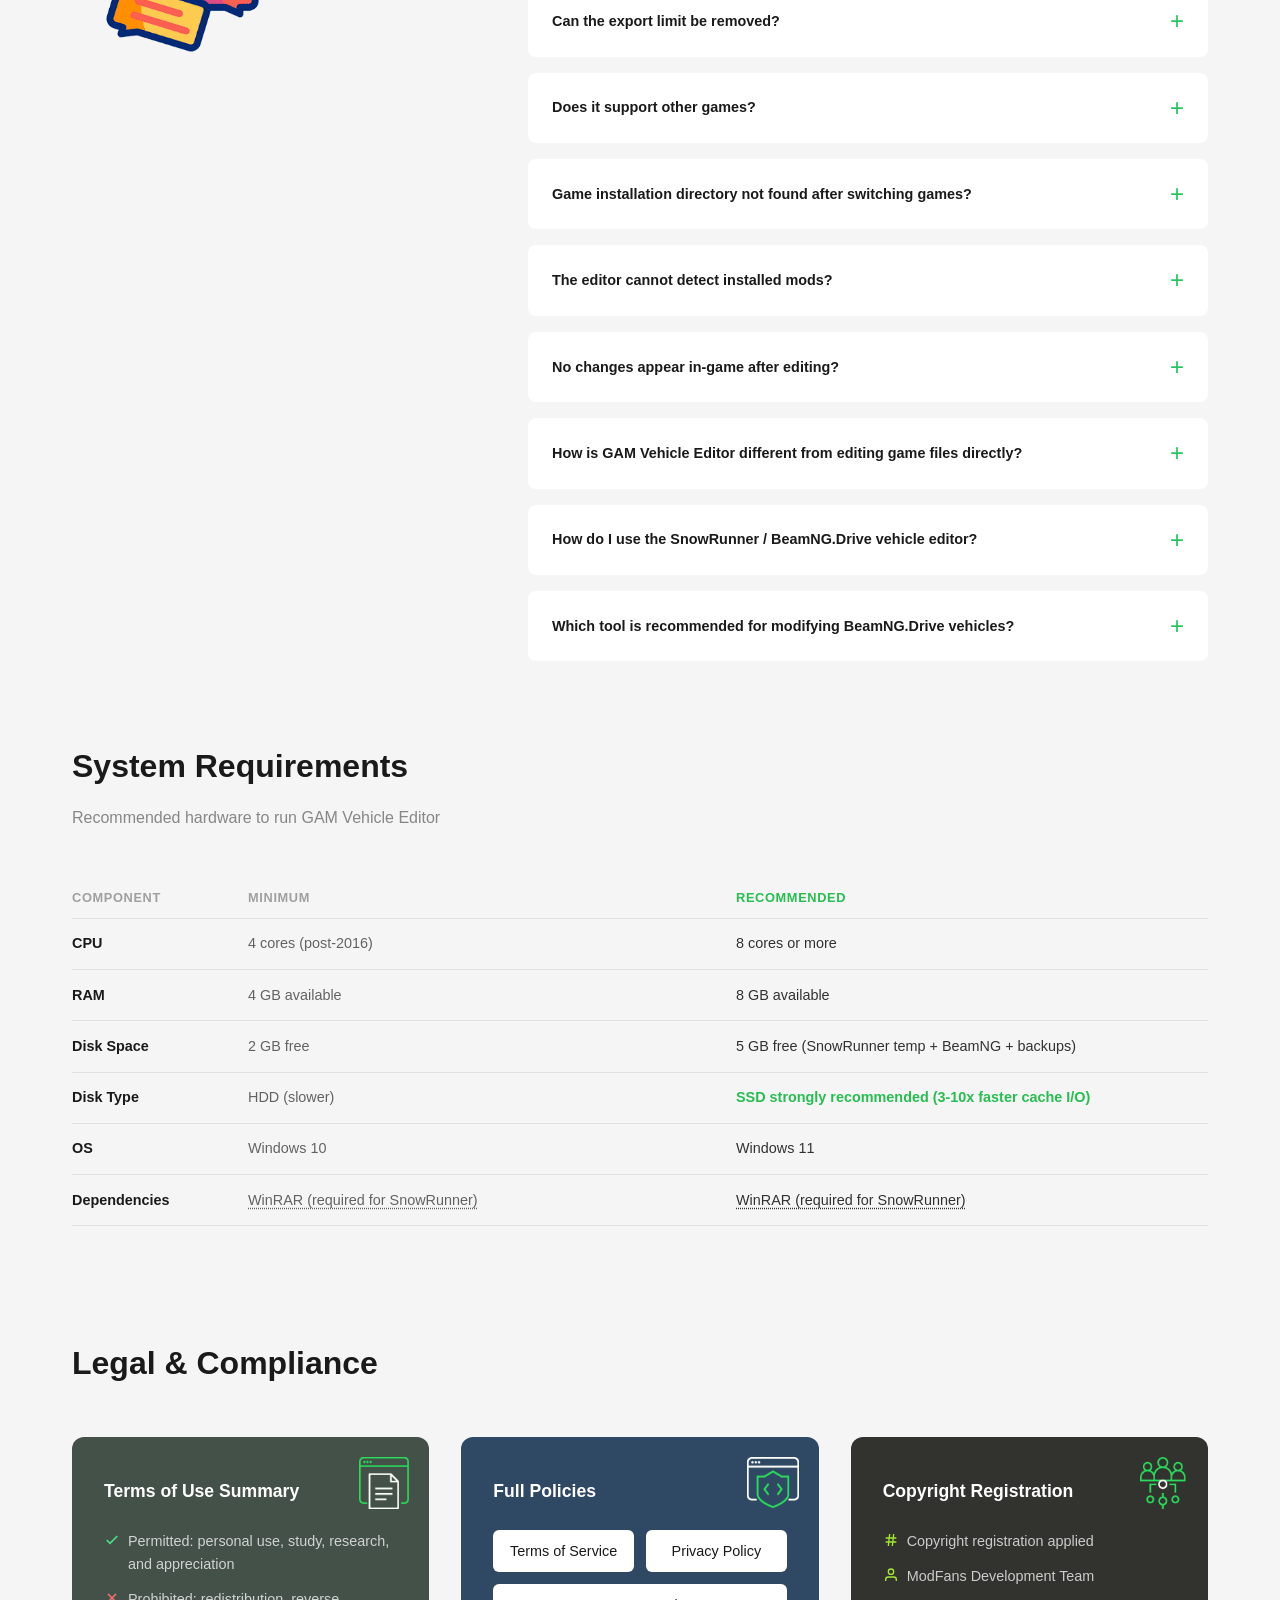
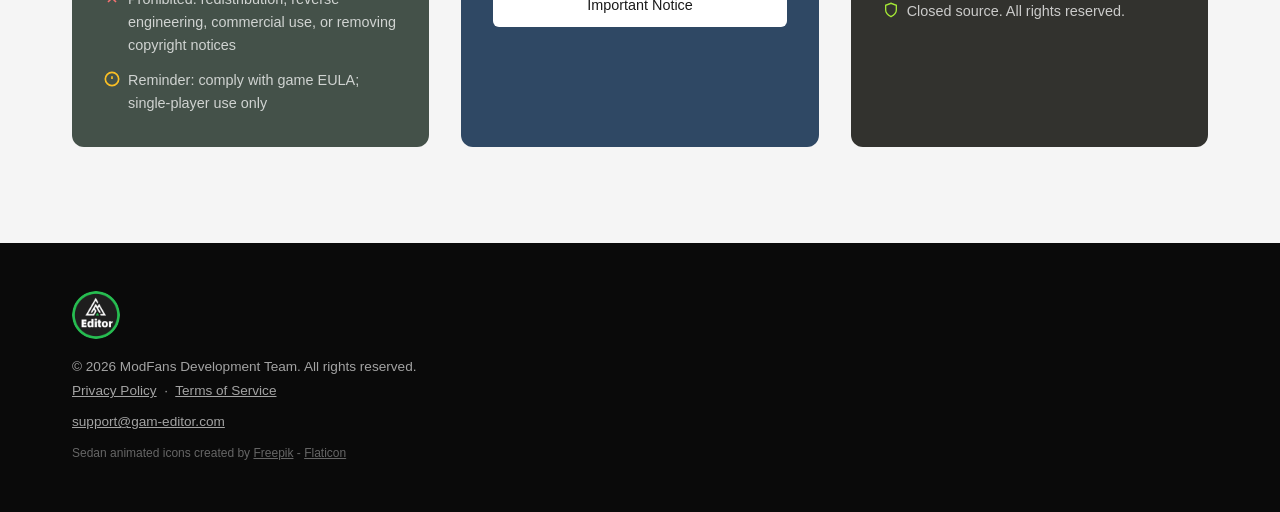
==== commit dc4ec289: "feat: add favicon to all pages" ====
--- a/editor-overseas.html
+++ b/editor-overseas.html
@@ -2,6 +2,8 @@
 <html lang="en">
 <head>
     <meta charset="UTF-8">
+      <link rel="icon" type="image/png" href="/favicon.png">
+      <link rel="apple-touch-icon" href="/favicon.png">
     <meta name="viewport" content="width=device-width, initial-scale=1.0">
     <title>GAM Vehicle Editor - Professional Game Vehicle Parameter Editor</title>
     <meta name="description" content="GAM Vehicle Editor is a visual vehicle parameter editor for gamers. Supports SnowRunner, BeamNG.Drive and more. Adjust suspensions, engines, gearboxes and dozens of parameters without editing code. Export to game with one click.">
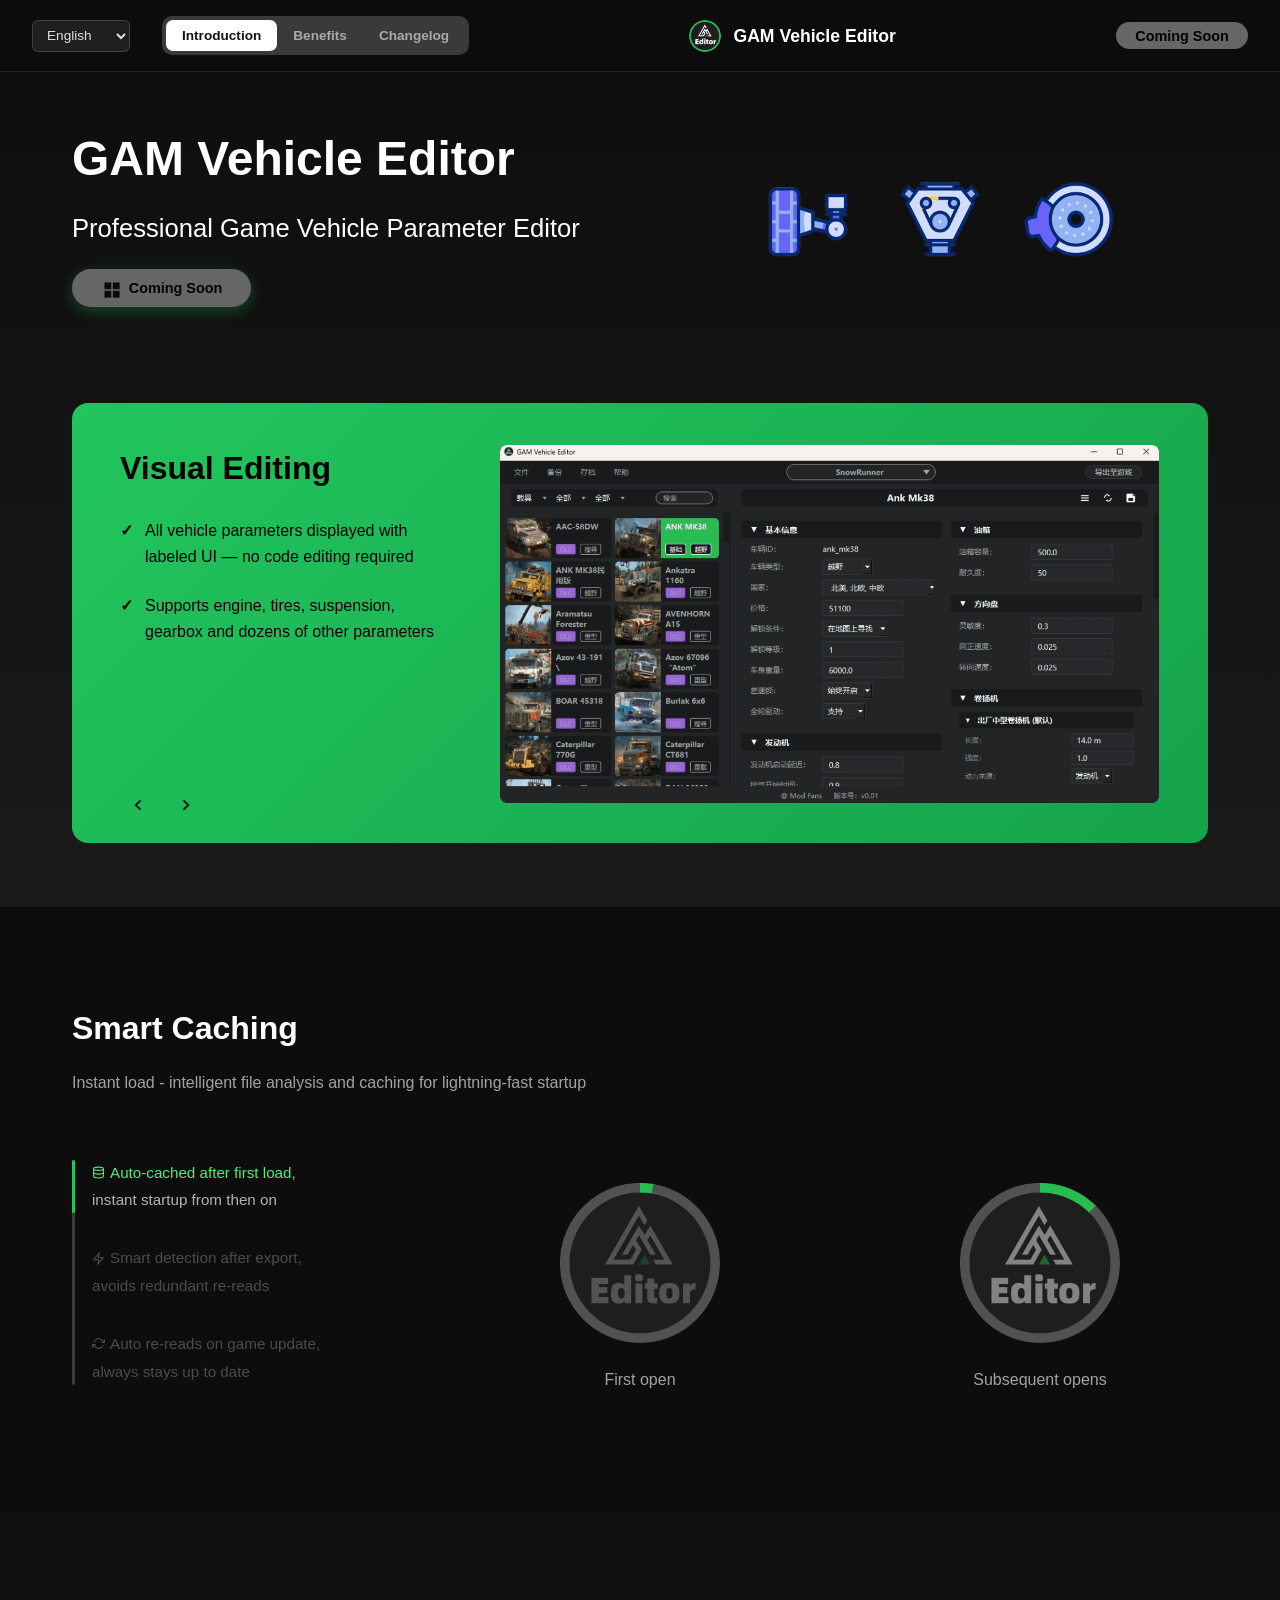
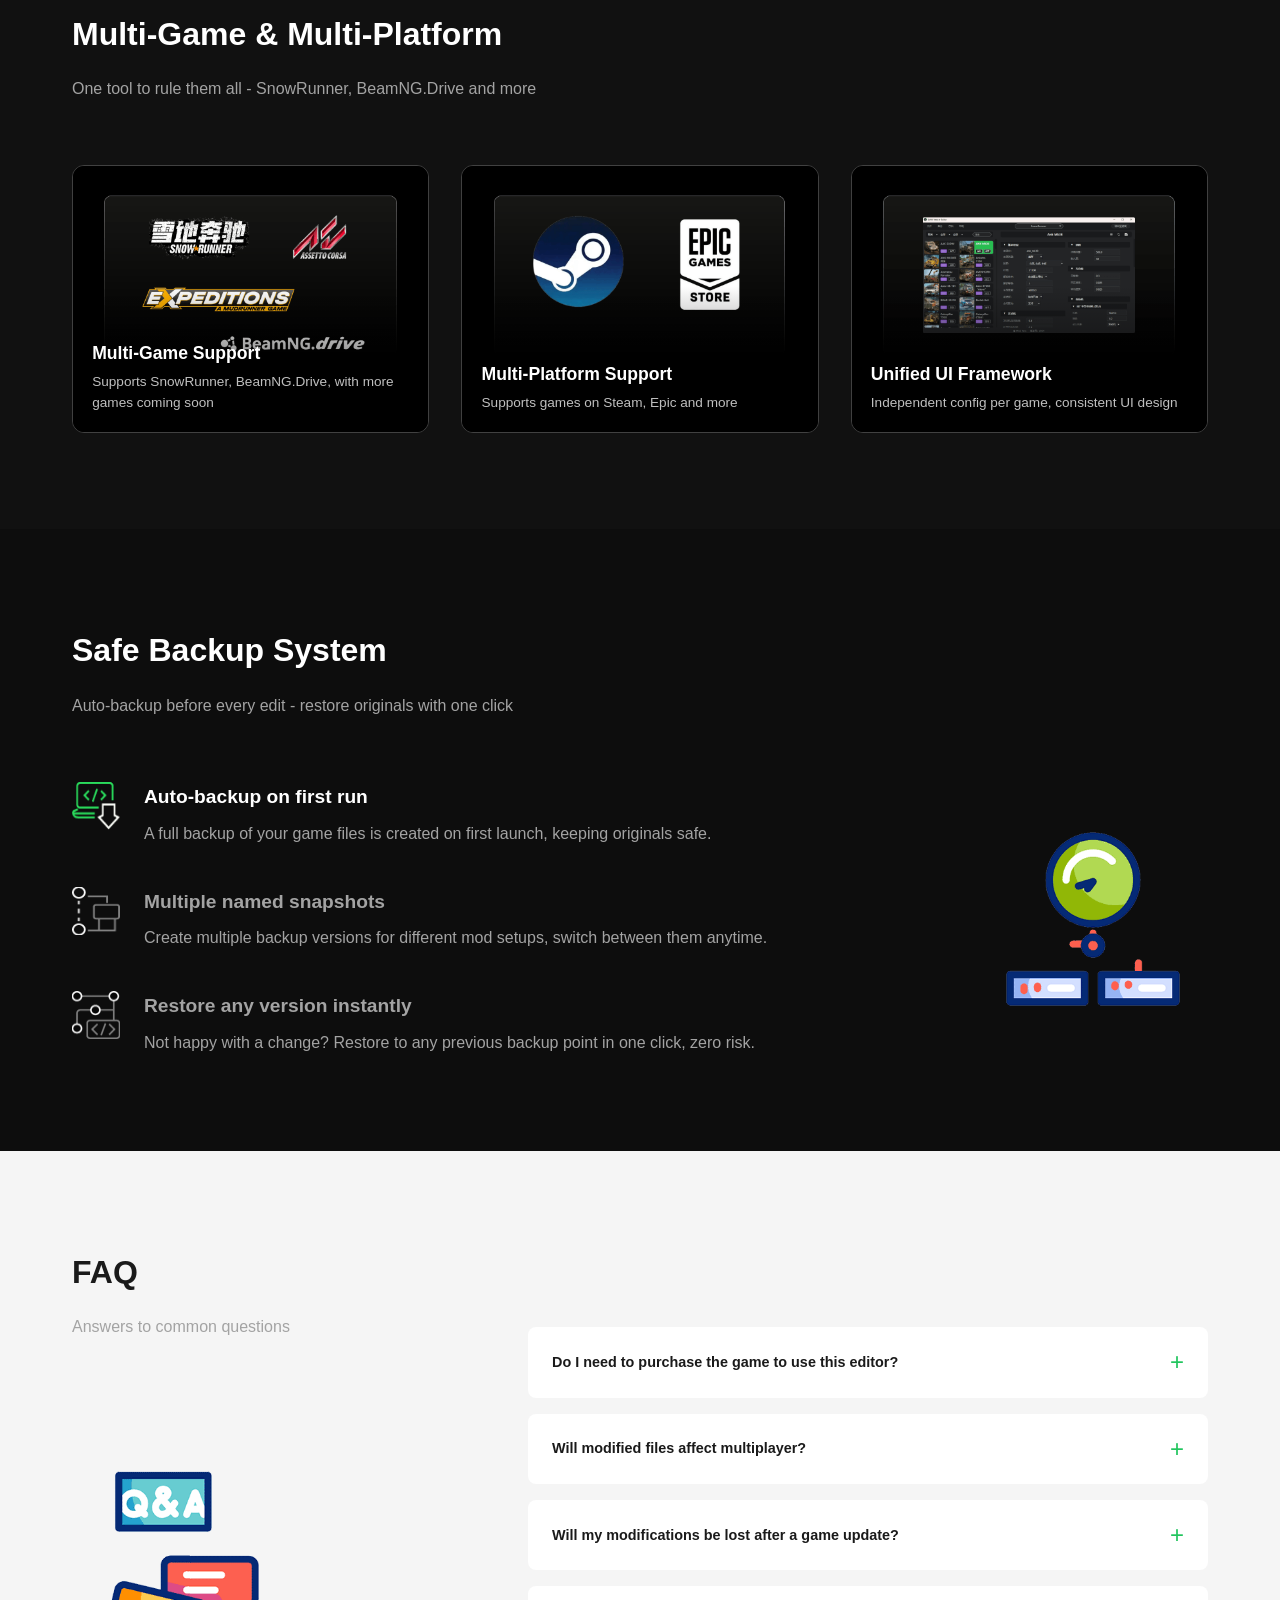
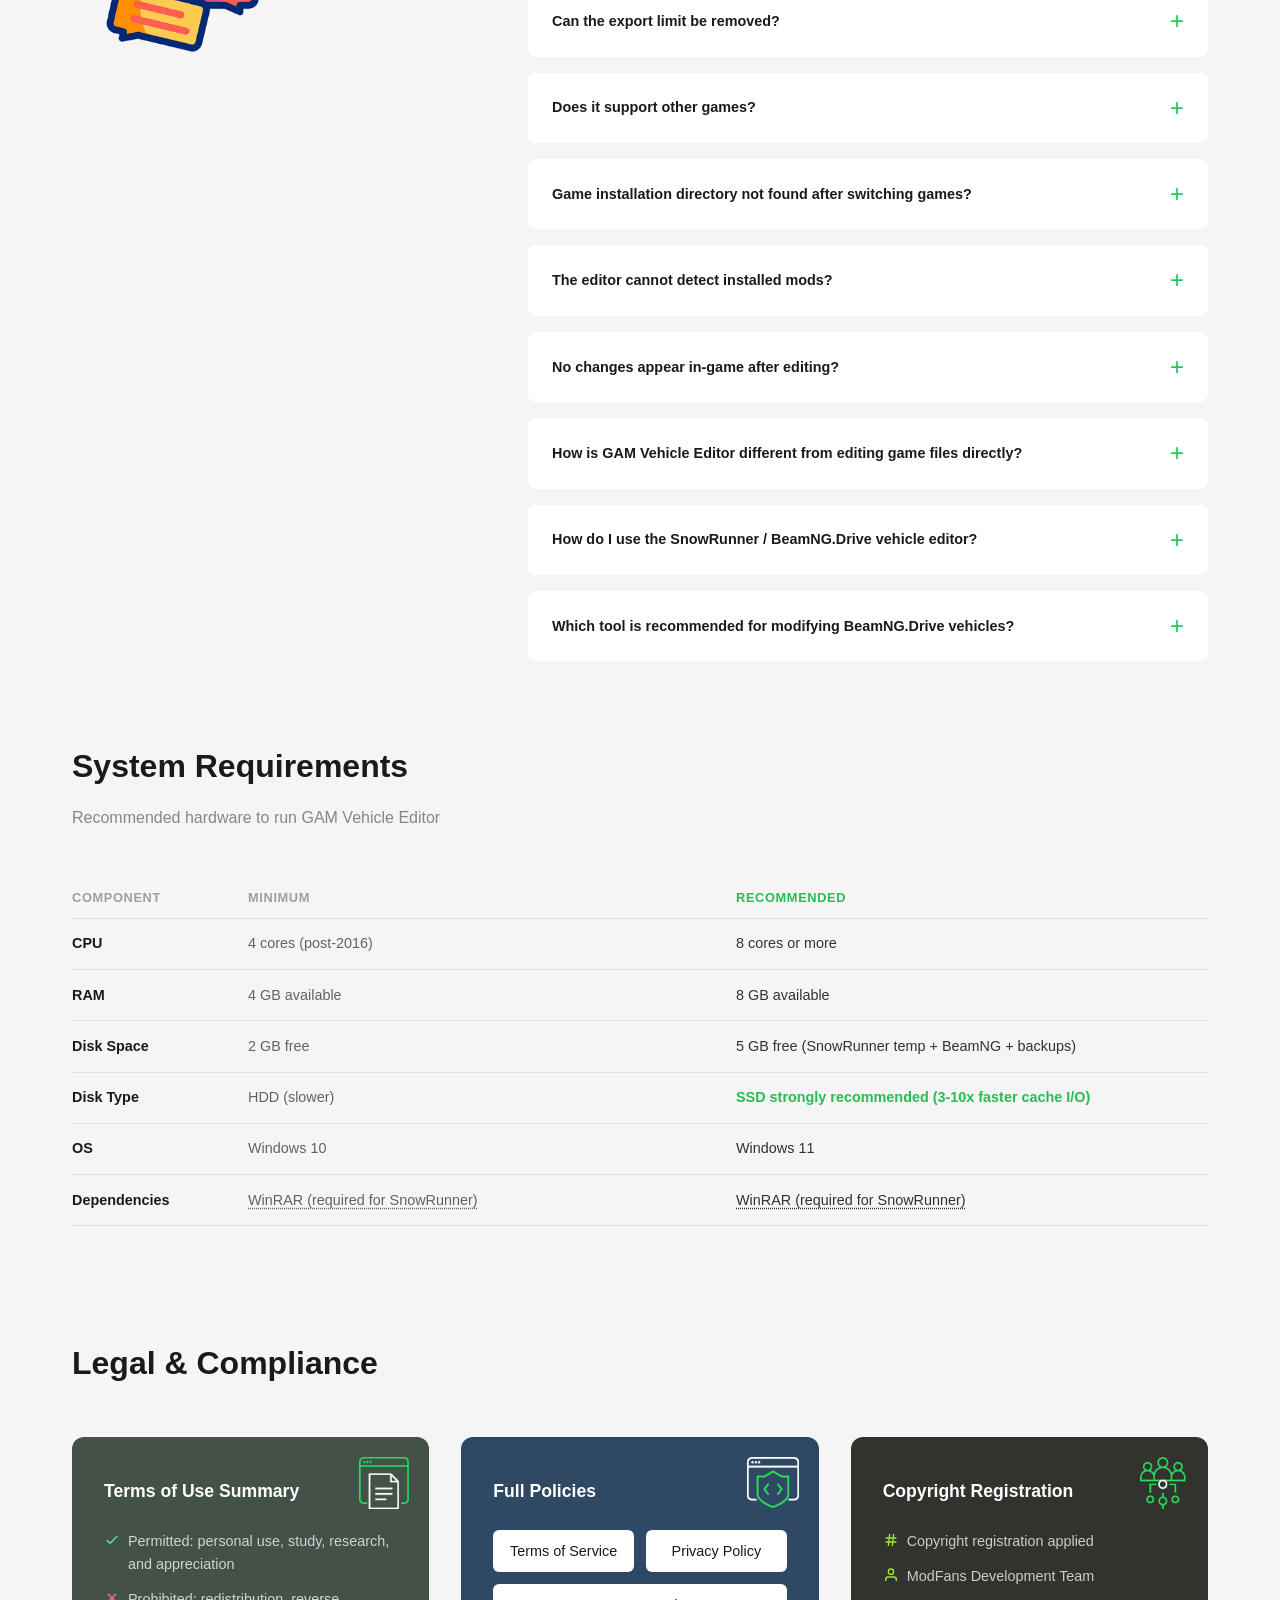
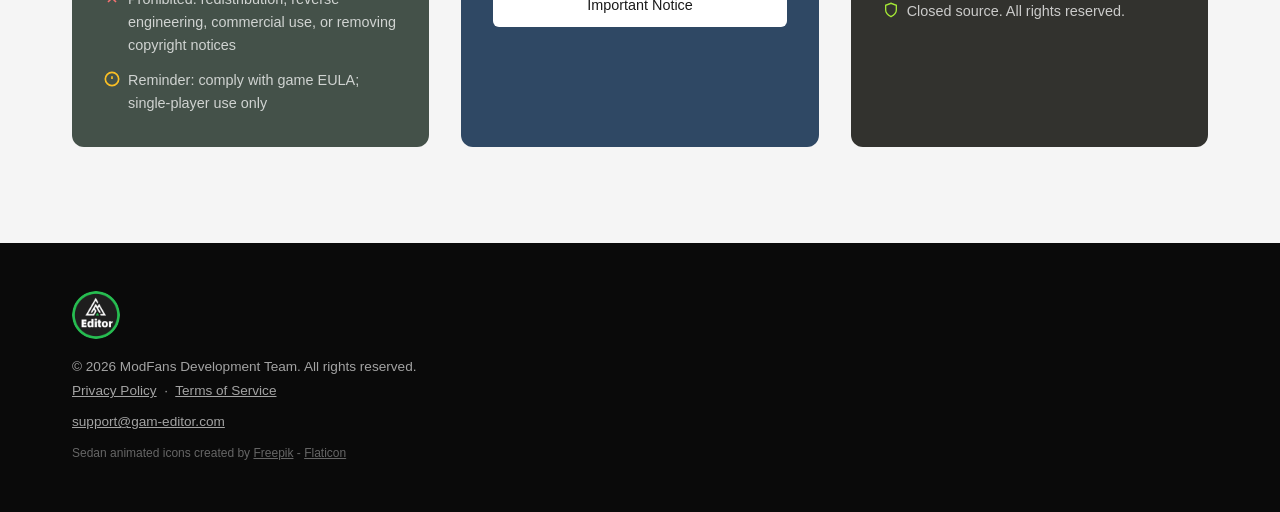
==== commit 5f80dd3c: "fix: update favicon to use R2 CDN editor_icon.png" ====
--- a/editor-overseas.html
+++ b/editor-overseas.html
@@ -2,8 +2,8 @@
 <html lang="en">
 <head>
     <meta charset="UTF-8">
-      <link rel="icon" type="image/png" href="/favicon.png">
-      <link rel="apple-touch-icon" href="/favicon.png">
+      <link rel="icon" type="image/png" href="https://assets.gam-editor.com/image/editor_icon.png">
+      <link rel="apple-touch-icon" href="https://assets.gam-editor.com/image/editor_icon.png">
     <meta name="viewport" content="width=device-width, initial-scale=1.0">
     <title>GAM Vehicle Editor - Professional Game Vehicle Parameter Editor</title>
     <meta name="description" content="GAM Vehicle Editor is a visual vehicle parameter editor for gamers. Supports SnowRunner, BeamNG.Drive and more. Adjust suspensions, engines, gearboxes and dozens of parameters without editing code. Export to game with one click.">
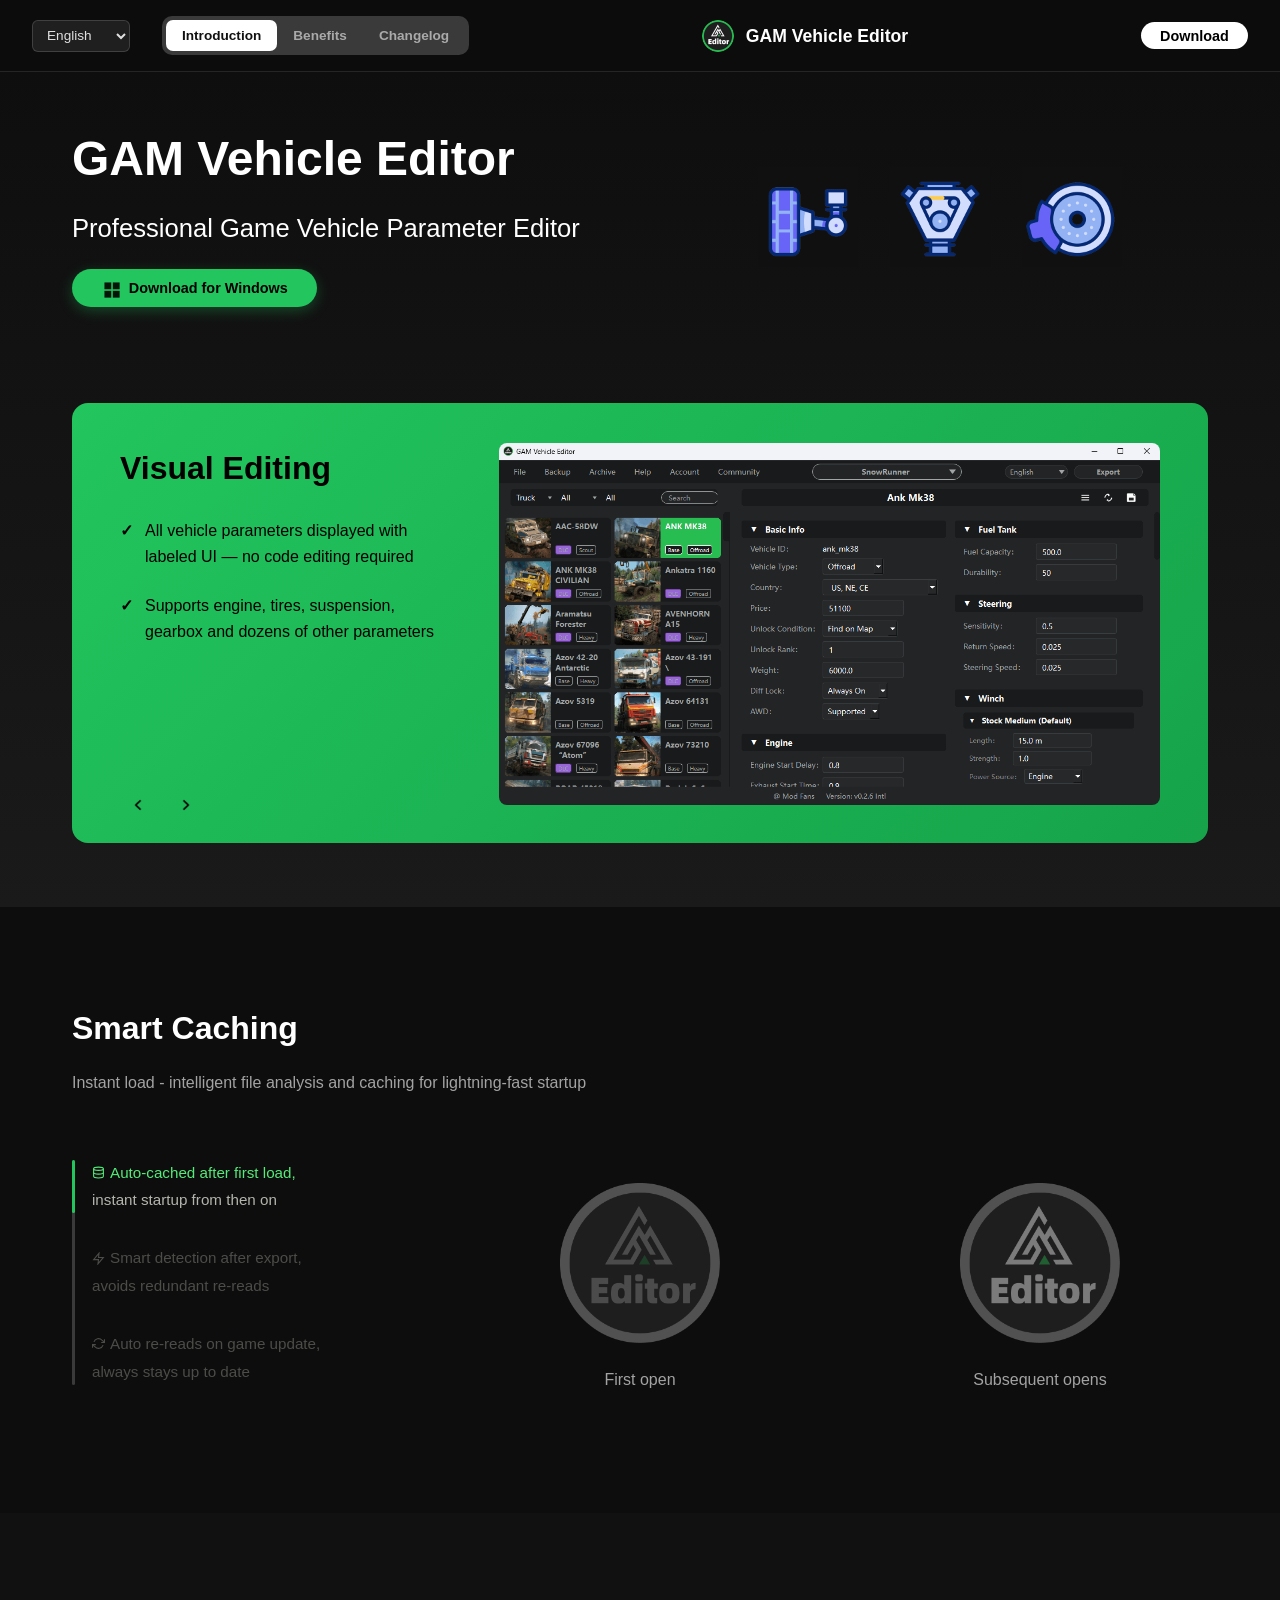
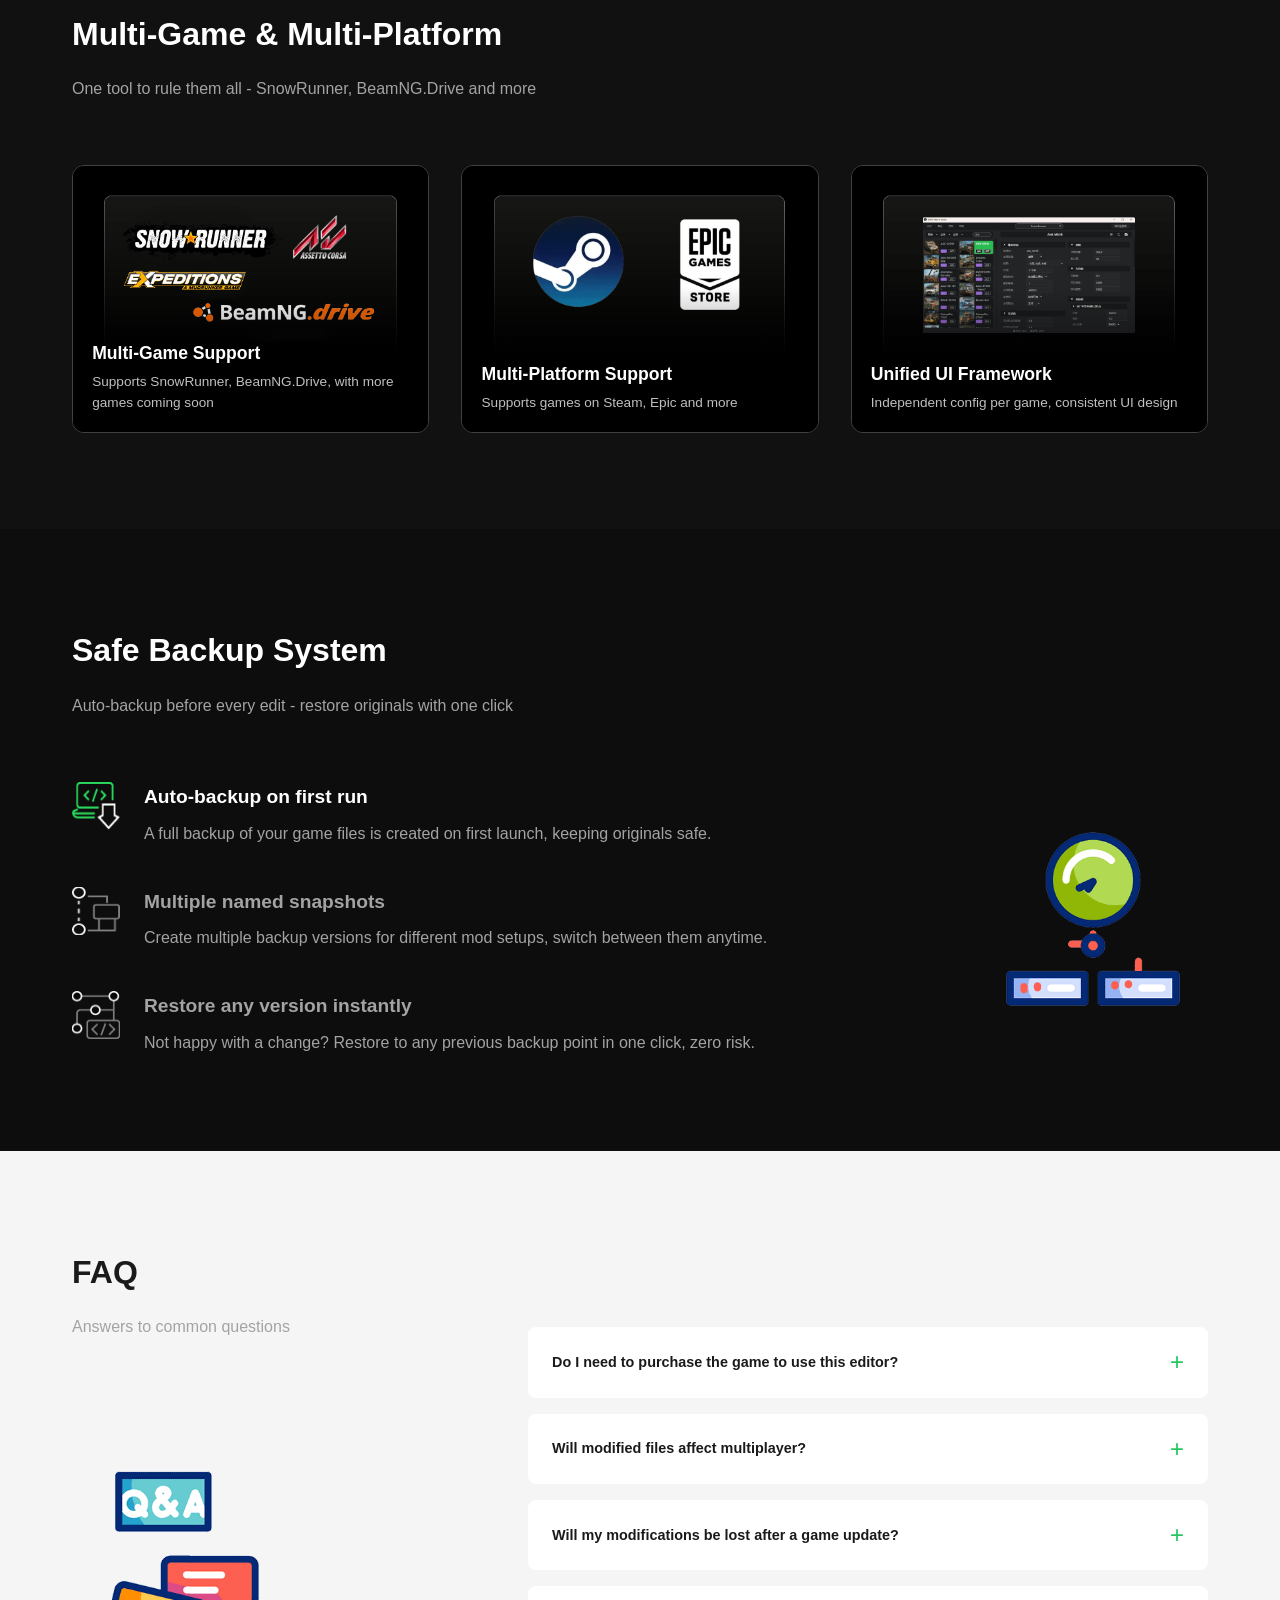
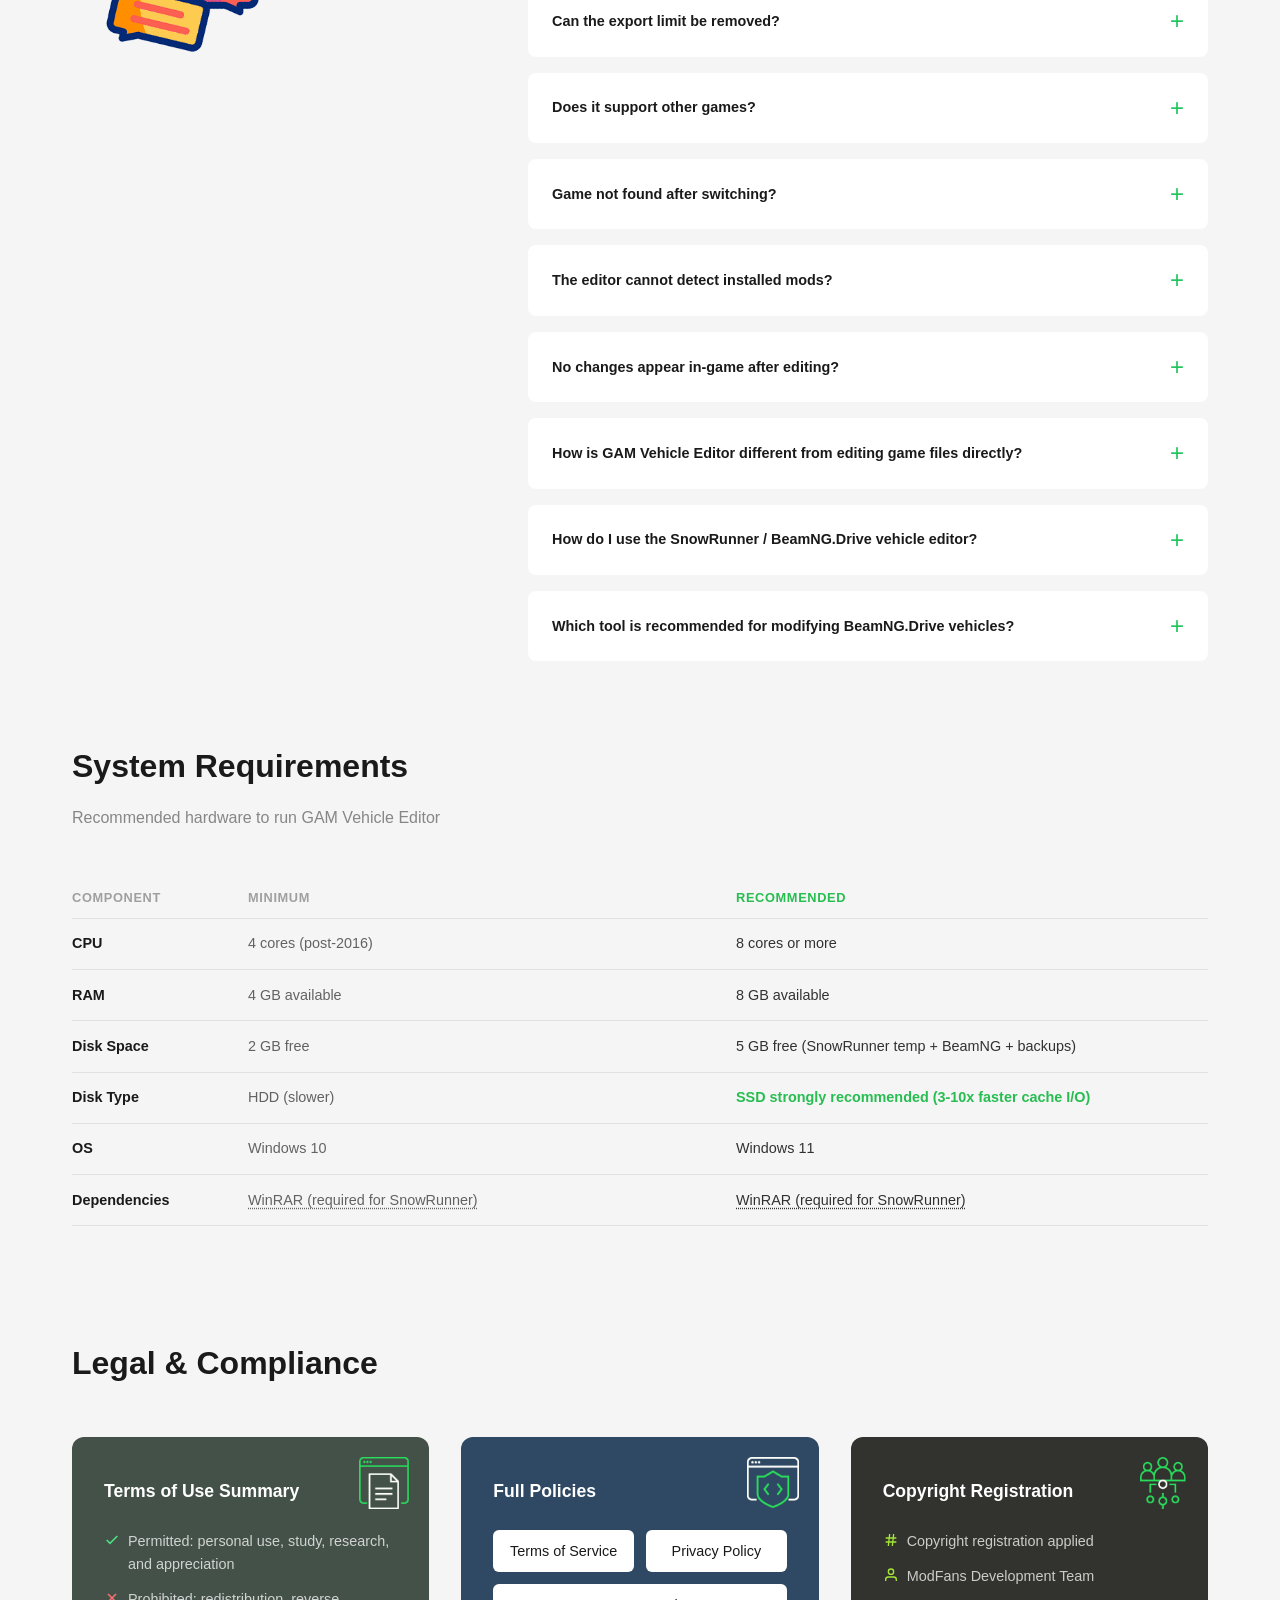
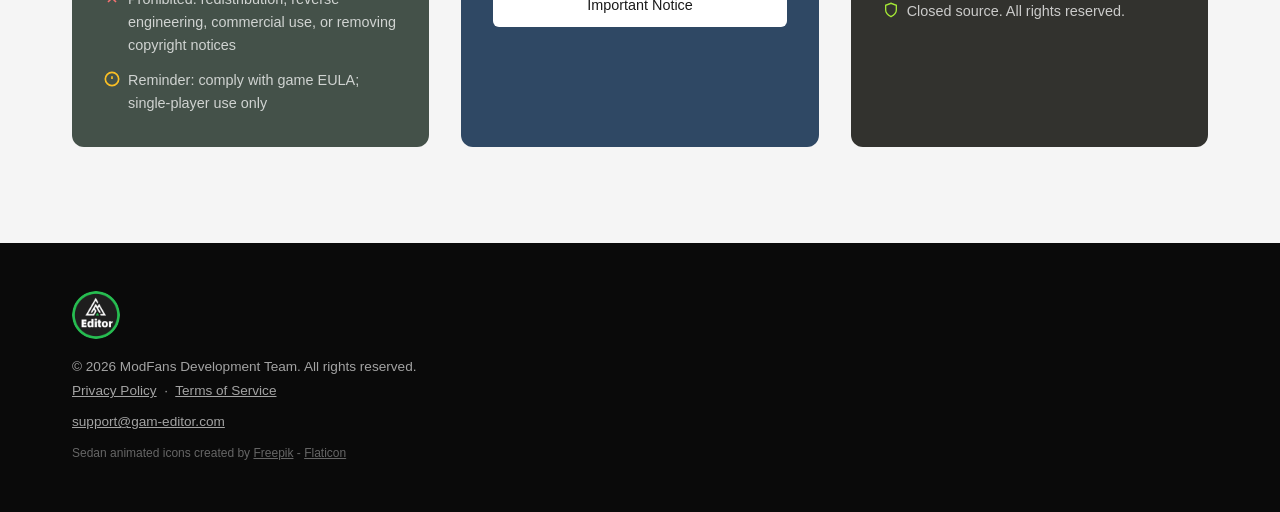
==== commit 206e0bff: "Add files via upload" ====
--- a/editor-overseas.html
+++ b/editor-overseas.html
@@ -1,3423 +1,3608 @@
-﻿<!DOCTYPE html>
-<html lang="en">
-<head>
-    <meta charset="UTF-8">
-      <link rel="icon" type="image/png" href="https://assets.gam-editor.com/image/editor_icon.png">
-      <link rel="apple-touch-icon" href="https://assets.gam-editor.com/image/editor_icon.png">
-    <meta name="viewport" content="width=device-width, initial-scale=1.0">
-    <title>GAM Vehicle Editor - Professional Game Vehicle Parameter Editor</title>
-    <meta name="description" content="GAM Vehicle Editor is a visual vehicle parameter editor for gamers. Supports SnowRunner, BeamNG.Drive and more. Adjust suspensions, engines, gearboxes and dozens of parameters without editing code. Export to game with one click.">
-    <style>
-        * {
-            margin: 0;
-            padding: 0;
-            box-sizing: border-box;
-        }
-        
-        body {
-            font-family: -apple-system, BlinkMacSystemFont, "Segoe UI", Roboto, "Helvetica Neue", Arial, sans-serif;
-            background: #0d0d0d;
-            color: #ffffff;
-            line-height: 1.6;
-            overflow-x: hidden;
-        }
-        
-        .container {
-            max-width: 1200px;  /* ★ 调整项：全局容器最大宽度 */
-            margin: 0 auto;
-            padding: 0 2rem;
-        }
-        
-        /* 语言切换器 */
-        .lang-switcher {
-            display: flex;
-            align-items: center;
-        }
-        .lang-switcher select {
-            background: rgba(255,255,255,0.08);
-            color: #e0e0e0;
-            border: 1px solid rgba(255,255,255,0.15);
-            border-radius: 6px;
-            padding: 5px 10px;
-            font-size: 0.85rem;
-            cursor: pointer;
-            outline: none;
-            transition: border-color 0.2s;
-            height: 32px;
-        }
-        .lang-switcher select:hover {
-            border-color: rgba(255,255,255,0.35);
-        }
-        .lang-switcher select option {
-            background: #1a1a1a;
-            color: #e0e0e0;
-        }
-
-        /* 导航栏 */
-        .navbar {
-            position: fixed;
-            top: 0;
-            left: 0;
-            right: 0;
-            background: rgba(13, 13, 13, 0.95);
-            backdrop-filter: blur(10px);
-            border-bottom: 1px solid rgba(255, 255, 255, 0.1);
-            z-index: 1000;
-        }
-        
-        .navbar-content {
-            display: flex;
-            justify-content: space-between;
-            align-items: center;
-            padding: 1rem 2rem;
-            max-width: 1400px;          /* ★ 调整项：导航栏内容最大宽度 */
-            margin: 0 auto;
-        }
-        
-        .nav-left {
-            display: flex;
-            align-items: center;
-            gap: 2rem;
-        }
-        
-        .back-home {
-            color: #fff;
-            text-decoration: none;
-            display: flex;
-            align-items: center;
-            gap: 0.5rem;
-            font-size: 0.95rem;
-        }
-        
-        /* Pill 滑动 Tab 样式 */
-        .nav-tabs {
-            position: relative;
-            display: flex;
-            background: #3a3a3a;
-            border-radius: 10px;
-            padding: 4px;
-            gap: 0;
-        }
-        
-        /* 滑动白色背景块 — 位置/宽度由 JS 动态设置 */
-        .nav-tabs-slider {
-            position: absolute;
-            top: 4px;
-            bottom: 4px;
-            left: 4px;
-            width: 0;
-            background: #ffffff;
-            border-radius: 7px;
-            transition: left 0.25s cubic-bezier(0.4, 0, 0.2, 1),
-                        width 0.25s cubic-bezier(0.4, 0, 0.2, 1);
-        }
-        
-        .nav-tab {
-            position: relative;
-            z-index: 1;
-            padding: 0.3rem 1rem; /* ★ 调整项：Tab按钮大小，上下/左右内边距 */
-            border-radius: 6px;
-            font-size: 0.85rem; /* ★ 调整项：Tab按钮字号 */
-            font-weight: 600;
-            cursor: pointer;
-            color: #aaaaaa;
-            transition: color 0.25s ease;
-            border: none;
-            background: transparent;
-            user-select: none;
-            white-space: nowrap;
-        }
-        
-        .nav-tab.active {
-            color: #111111;
-        }
-        
-        .nav-tab:not(.active) {
-            color: #aaaaaa;
-        }
-        
-        .nav-logo {
-            display: flex;
-            align-items: center;
-            gap: 0.75rem;
-        }
-        
-        .nav-logo img {
-            width: 32px;
-            height: 32px;
-            border-radius: 50%;
-        }
-        
-        .nav-logo span {
-            font-weight: 600;
-            font-size: 1.1rem;
-        }
-        
-        .download-btn {
-            background: #ffffff; /* ★ 调整项：右上角下载按钮背景色 */
-            color: #000;
-            border: none;
-            padding: 0.35rem 1.2rem; /* ★ 调整项：上下 padding 控制按钮高度 */
-            border-radius: 20px;
-            font-weight: 700;
-            cursor: pointer;
-            font-size: 0.9rem;
-        }
-        
-        /* 下载面板 */
-        .download-panel {
-            display: none;
-            background: #0d0d0d;         /* ★ 调整项：下载面板底色 */
-            position: fixed;
-            top: 61px;                   /* ★ 调整项：导航栏高度补偿 */
-            left: 0;
-            right: 0;
-            bottom: 0;
-            overflow-y: auto;
-            z-index: 999;
-            padding: 2.5rem 0 3rem;
-            animation: slideDownPanel 0.35s ease;
-        }
-        
-        .download-panel.active {
-            display: block;
-        }
-        
-        @keyframes slideDownPanel {
-            from { opacity: 0; transform: translateY(-10px); }
-            to   { opacity: 1; transform: translateY(0); }
-        }
-
-        /* 弹窗滚动区域自定义滚动条 */
-        #terms-modal ::-webkit-scrollbar,
-        #privacy-modal ::-webkit-scrollbar {
-            width: 6px;
-        }
-        #terms-modal ::-webkit-scrollbar-track,
-        #privacy-modal ::-webkit-scrollbar-track {
-            background: transparent;
-        }
-        #terms-modal ::-webkit-scrollbar-thumb,
-        #privacy-modal ::-webkit-scrollbar-thumb {
-            background: rgba(255,255,255,0.2);
-            border-radius: 3px;
-        }
-        #terms-modal ::-webkit-scrollbar-thumb:hover,
-        #privacy-modal ::-webkit-scrollbar-thumb:hover {
-            background: rgba(255,255,255,0.4);
-        }
-
-        /* 面板顶部标题行（在卡片外部） */
-        .download-panel-header {
-            max-width: 1200px;
-            margin: 0 auto 1.5rem;
-            padding: 0 2rem;
-            display: flex;
-            align-items: center;
-            justify-content: space-between;
-        }
-
-        .download-panel-title {
-            font-size: 1.6rem;
-            font-weight: 700;
-            color: #fff;
-            margin: 0;
-        }
-        
-        .download-panel-close {
-            background: none;
-            border: none;
-            color: #fff;
-            font-size: 2rem;
-            cursor: pointer;
-            line-height: 1;
-            opacity: 0.6;
-            transition: opacity 0.2s;
-            padding: 0;
-        }
-        
-        .download-panel-close:hover { opacity: 1; }
-
-        /* 内容卡片（深色底色） */
-        .download-panel-card {
-            max-width: 1200px;
-            margin: 0 auto;
-            padding: 2.5rem 3rem;
-            background: #171716;         /* ★ 调整项：内容卡片底色 */
-            border-radius: 12px;
-        }
-        
-        .download-panel-inner {
-            display: grid;
-            grid-template-columns: 1fr 1.4fr;  /* ★ 调整项：右列截图列更宽 */
-            gap: 3rem;
-            align-items: center;              /* ★ 调整项：内容垂直居中 */
-        }
-        
-        .download-panel h2 {
-            font-size: 1.5rem;
-            font-weight: 700;
-            color: #fff;
-            margin-bottom: 0.75rem;
-        }
-        
-        .download-panel-subtitle {
-            color: #a3a3a3;
-            font-size: 0.95rem;
-            margin-bottom: 1.5rem;
-        }
-        
-        .download-panel-steps {
-            list-style: none;
-            padding: 0;
-            margin: 0 0 2rem 0;
-        }
-        
-        .download-panel-steps li {
-            color: #c8c8c8;
-            font-size: 0.9rem;
-            padding: 0.3rem 0;
-            display: flex;
-            align-items: flex-start;
-            gap: 0.5rem;
-        }
-        
-        .download-panel-steps li::before {
-            content: '•';
-            color: #22c55e;
-            flex-shrink: 0;
-            margin-top: 1px;
-        }
-        
-        .download-panel-cta-title {
-            font-weight: 700;
-            font-size: 1rem;
-            color: #fff;
-            margin-bottom: 0.4rem;
-        }
-        
-        .download-panel-link {
-            font-size: 0.85rem;
-            color: #a3a3a3;
-            margin-bottom: 1.2rem;
-            display: block;              /* ★ 调整项：了解链接独占一行 */
-        }
-
-        .download-panel-link-icon {
-            display: inline-flex;
-            align-items: center;
-            color: #a3a3a3;
-            text-decoration: none;
-            font-size: 0.85rem;
-            gap: 4px;
-            transition: color 0.2s;
-        }
-
-        .download-panel-link-icon:hover {
-            color: #fff;
-        }
-        
-        .download-panel-btn {
-            display: inline-flex;
-            align-items: center;
-            gap: 0.6rem;
-            background: #22c55e;
-            color: #000;
-            border: none;
-            padding: 0.6rem 2rem;
-            border-radius: 6px;         /* ★ 调整项：下载按钮圆角 */
-            font-weight: 700;
-            font-size: 1rem;
-            cursor: pointer;
-            text-decoration: none;
-            transition: background 0.2s;
-        }
-        
-        .download-panel-btn:hover { background: #16a34a; }
-        
-        .download-panel-unsupported {
-            margin-top: 0.8rem;
-            color: rgba(255,255,255,0.35);
-            font-size: 0.85rem;
-            display: flex;
-            align-items: center;
-            gap: 0.5rem;                 /* ★ 调整项：图标转文字间距更紧凑 */
-        }
-
-        .download-panel-unsupported svg {
-            vertical-align: middle;
-            opacity: 0.5;
-        }
-
-        .download-panel-unsupported span {
-            display: inline-flex;
-            align-items: center;
-            gap: 4px;
-        }
-        
-        .download-panel-screenshot {
-            border-radius: 10px;
-            overflow: hidden;
-            border: 1px solid rgba(255,255,255,0.1);
-        }
-        
-        .download-panel-screenshot img {
-            width: 100%;
-            height: auto;
-            display: block;
-        }
-        
-        section {
-            padding: 6rem 2rem;
-        }
-        
-        h2 {
-            font-size: 2rem;
-            font-weight: 700;
-            text-align: left;
-            margin-bottom: 1rem;
-        }
-        
-        .section-subtitle {
-            text-align: left;
-            color: #a3a3a3;
-            margin-bottom: 4rem;
-        }
-        
-        /* Hero 区域 */
-        .hero {
-            padding: 8rem 2rem 4rem;
-            background: linear-gradient(180deg, #0d0d0d 0%, #1a1a1a 100%);
-        }
-        
-        .hero-content {
-            display: grid;
-            grid-template-columns: 1fr 1fr;
-            gap: 4rem;
-            align-items: center;
-        }
-        
-        .hero-text h1 {
-            font-size: 3rem;
-            font-weight: 700;
-            margin-bottom: 1rem;
-            line-height: 1.3; /* ★ 调整项A：Hero标题两行间距 */
-        }
-        
-        .hero-text h1 span {
-            color: #22c55e;
-        }
-        
-        .hero-text p {
-            font-size: 1.1rem;
-            color: #a3a3a3;
-            margin: 1.5rem 0 2rem;
-            line-height: 1.8;
-        }
-        
-        .cta-button {
-            background: #22c55e;         /* ★ 调整项①：按钮背景色 */
-            color: #000;                 /* ★ 调整项②：按钮文字颜色 */
-            border: none;
-            padding: 0.5rem 1.8rem;      /* ★ 调整项③：上下 padding=按钮高度，左右 padding=按钮宽度 */
-            border-radius: 24px;         /* ★ 调整项④：圆角大小，越大越圆 */
-            font-weight: 600;
-            cursor: pointer;
-            font-size: 0.9rem;           /* ★ 调整项⑤：按钮文字大小 */
-            transition: all 0.3s ease;
-            box-shadow: 0 4px 14px rgba(34, 197, 94, 0.3);
-            display: inline-flex;
-            align-items: center;
-            gap: 6px;                    /* ★ 调整项⑥：图标与文字之间的间距 */
-        }
-        
-        .cta-button:hover {
-            transform: translateY(-2px);
-            box-shadow: 0 6px 20px rgba(34, 197, 94, 0.4);
-        }
-        
-        .cta-button-outline {
-            background: rgba(26, 26, 26, 0.4);   /* ★ 调整项：观看使用说明按钮底色（60% 透明度） */
-            color: rgba(255, 255, 255, 0.4);     /* ★ 调整项：观看使用说明按钮文字（60% 透明度） */
-            border: 1px solid rgba(255, 255, 255, 0.4);   /* ★ 调整项：白色边框（60% 透明度） */
-            box-shadow: none;            /* ★ 调整项：无阴影 */
-            padding: 0.4rem 1.2rem;      /* ★ 调整项：缩小高度和宽度 */
-            font-size: 0.85rem;          /* ★ 调整项：缩小字号 */
-            border-radius: 20px;         /* ★ 调整项：缩小圆角 */
-        }
-        
-        .cta-button-outline:hover {
-            background: #2a2a2a;         /* ★ 调整项：悬停时底色变亮 */
-            transform: translateY(-2px);
-            box-shadow: none;            /* ★ 调整项：悬停时无阴影 */
-        }
-        
-        .hero-logo {
-            text-align: right;
-        }
-        
-        .logo-display {
-            display: inline-block;
-            text-align: center;
-        }
-        
-        .logo-display img {
-            width: 120px;
-            height: 120px;
-            border-radius: 50%;
-            margin-bottom: 1rem;
-        }
-        
-        /* 可视化编辑区域 */
-        .visual-editing {
-            margin-top: 6rem;
-            background: linear-gradient(135deg, #22c55e 0%, #16a34a 100%);
-            border-radius: 16px;
-            padding: 2.5rem 3rem 60px;  /* 底部留出导航按钮空间 */
-            transition: background 0.6s ease;  /* ★ 调整项：轮播切换背景过渡速度 */
-            position: relative;
-            height: 440px;              /* ★ 调整项C：可视化编辑区域高度 */
-            overflow: hidden;
-            box-sizing: border-box;
-        }
-        
-        /* 轮播导航按钮区域（左下角）*/
-        .visual-nav {
-            display: flex;
-            align-items: center;
-            gap: 12px;
-            position: absolute;      /* ★ 调整项：导航按钮绝对定位 */
-            bottom: 20px;            /* ★ 调整项D：导航按钮距底边距离 */
-            left: 3rem;
-        }
-        
-        .visual-nav-btn {
-            width: 36px;            /* ★ 调整项：左右箭头按钮大小 */
-            height: 36px;
-            border-radius: 50%;
-            background: transparent;
-            border: none;
-            cursor: pointer;
-            display: flex;
-            align-items: center;
-            justify-content: center;
-            transition: background 0.2s;
-        }
-        
-        .visual-nav-btn:hover {
-            background: rgba(0,0,0,0.15);
-        }
-        
-        .visual-nav-btn img {
-            width: 20px;            /* ★ 调整项：箭头图标大小 */
-            height: 20px;
-        }
-        
-        /* 轮播指示点（已隐藏） */
-        .visual-dots {
-            display: none;
-        }
-        
-        /* 轮播内容淡入淡出 */
-        .visual-slide {
-            display: none;
-        }
-        
-        .visual-slide.active {
-            display: grid;
-            grid-template-columns: 1fr 2fr;
-            gap: 3rem;
-            align-items: stretch;   /* 两列撑满 grid 行高 */
-            height: 100%;
-        }
-
-        /* 右侧图片列垂直居中 */
-        .visual-slide.active > div:last-child {
-            display: flex;
-            align-items: center;    /* ★ 调整项：右侧图片垂直居中 */
-        }
-        
-        .visual-features h2 {
-            text-align: left;
-            margin-bottom: 1.5rem;
-            color: #000;
-        }
-        
-        .visual-features ul {
-            list-style: none;
-        }
-        
-        .visual-features li {
-            margin-bottom: 1.5rem;
-            display: flex;
-            gap: 0.75rem;
-            color: #000;
-        }
-        
-        .visual-features li:last-child {
-            margin-bottom: 0;
-        }
-        
-        .checkmark {
-            color: #000;
-            font-weight: 700;
-        }
-        
-        .screenshot {
-            width: 100%;
-            border-radius: 8px;
-        }
-        
-        /* 智能缓存 */
-        .cache-section {
-            background: #0d0d0d;
-        }
-        
-        .cache-grid {
-            display: grid;
-            grid-template-columns: 1fr 1fr 1fr;
-            gap: 4rem;
-            align-items: center;
-        }
-        
-        /* 左侧文字时间轴：整体相对定位，左侧一条连续竖线 */
-        .cache-timeline {
-            position: relative;
-            padding-left: 20px;  /* ★ 调整项：竖线到文字的间距 */
-        }
-
-        /* 灰色背景长竖线（始终显示） */
-        .cache-timeline::before {
-            content: '';
-            position: absolute;
-            left: 0;
-            top: 0;
-            bottom: 2rem;        /* ★ 调整项：竖线底部裁切（与文字块margin-bottom一致） */
-            width: 3px;          /* ★ 调整项：竖线宽度 */
-            background: #3a3a3a;
-            border-radius: 2px;
-        }
-
-        /* 绿色滑块（在灰线上滑动） */
-        .cache-slider {
-            position: absolute;
-            left: 0;
-            width: 3px;          /* 与竖线同宽 */
-            border-radius: 2px;
-            background: #22c55e;
-            transition: top 0.5s cubic-bezier(0.4, 0, 0.2, 1),
-                        height 0.5s cubic-bezier(0.4, 0, 0.2, 1);  /* ★ 调整项：滑动动画时长 */
-        }
-
-        .cache-timeline > div {
-            margin-bottom: 2rem;
-            display: flex;
-            gap: 0;
-            align-items: stretch;
-        }
-
-        /* 隐藏原来每行的单独竖线（由连续线替代） */
-        .cache-vbar {
-            display: none;
-        }
-
-        /* 文字块 */
-        .cache-text-block {
-            display: flex;
-            flex-direction: column;
-            justify-content: center;
-        }
-        
-        .cache-timeline p {
-            color: #4c4c48;      /* ★ 调整项：文字默认颜色 */
-            font-size: 0.95rem;
-            margin: 0;
-            line-height: 1.7;
-            transition: color 0.4s ease;
-        }
-        
-        /* 激活状态：第一行绿色，第二行灰色 */
-        .cache-timeline > div.active p .line1 {
-            color: #53eb79;      /* ★ 调整项：激活时第一行颜色 */
-        }
-
-        /* 激活时第一行的图标wrapper和SVG跟随变绿 */
-        .cache-timeline > div.active p > span:first-child {
-            color: #53eb79;
-        }
-        .cache-timeline > div.active p > span:first-child svg {
-            color: #53eb79;
-        }
-        
-        .cache-timeline > div.active p .line2 {
-            color: #b4b4ad;      /* ★ 调整项：激活时第二行颜色 */
-        }
-        
-        /* 右侧 loading 动画区域 */
-        .cache-icon-wrapper {
-            text-align: center;
-        }
-        
-        .cache-loading-anim {
-            width: 160px;        /* ★ 调整项：loading动画尺寸 */
-            height: 160px;
-            margin: 0 auto;
-            position: relative;
-        }
-        
-        /* 所有图层绝对定位叠放 */
-        .cache-loading-anim img {
-            width: 100%;
-            height: 100%;
-            position: absolute;
-            top: 0; left: 0;
-        }
-        
-        /* Loading-3.png 扇形遮罩（进度层，初始0%） */
-        .cache-loading-anim .layer-3 {
-            clip-path: polygon(50% 50%, 50% 0%);  /* 初始：0度扇形（不可见）*/
-        }
-        
-        /* Loading-1.png 白色Logo（顶层，透明度呼吸） */
-        .cache-loading-anim .layer-1 {
-            opacity: 0;
-            transition: opacity 0.05s linear;
-        }
-        
-        .cache-icon-wrapper p {
-            margin-top: 1.5rem;
-            font-size: 1rem;
-            color: #a3a3a3;
-        }
-        
-        /* 多游戏支持 */
-        .games-section {
-            background: #111111;
-        }
-        
-        .games-grid {
-            display: grid;
-            grid-template-columns: repeat(3, 1fr);
-            gap: 2rem;
-        }
-        
-        .game-card {
-            position: relative;
-            border-radius: 12px;
-            overflow: hidden;
-            aspect-ratio: 4 / 3;  /* ★ 调整项：卡片宽高比 */
-            cursor: default;
-            border: 0.5px solid rgba(255,255,255,0.2);  /* ★ 调整项：图片边框 */
-            transform: translateY(0);
-            transition: transform 0.25s ease;  /* ★ 调整项：悬停上移动画时长 */
-        }
-
-        .game-card:hover {
-            transform: translateY(-2px);  /* ★ 调整项：悬停上移距离 */
-        }
-
-        /* 背景图片铺满 */
-        .game-card-bg {
-            width: 100%;
-            height: 100%;
-            object-fit: cover;
-            display: block;
-            position: absolute;
-            top: 0; left: 0;
-        }
-
-        /* 底部渐变遮罩，让文字可读 */
-        .game-card::after {
-            content: '';
-            position: absolute;
-            left: 0; right: 0; bottom: 0;
-            height: 55%;  /* ★ 调整项：渐变遮罩高度 */
-            background: linear-gradient(to top, rgba(0,0,0,0.85) 0%, transparent 100%);
-            border-radius: 0 0 12px 12px;
-        }
-
-        /* 文字层浮于左下角 */
-        .game-card-text {
-            position: absolute;
-            bottom: 1.2rem;   /* ★ 调整项：文字距底部距离 */
-            left: 1.2rem;     /* ★ 调整项：文字距左边距离 */
-            z-index: 2;
-        }
-
-        .game-card-text h3 {
-            font-size: 1.1rem;
-            font-weight: 600;
-            color: #fff;
-            margin: 0 0 0.3rem 0;
-        }
-
-        .game-card-text p {
-            color: rgba(255,255,255,0.75);
-            font-size: 0.85rem;
-            margin: 0;
-            line-height: 1.5;
-        }
-        
-        .ui-preview {
-            width: 100%;
-            border-radius: 8px;
-            margin-bottom: 1.5rem;
-        }
-        
-        /* 备份系统 */
-        .backup-section {
-            background: #0d0d0d;
-        }
-        
-        .backup-grid {
-            display: grid;
-            grid-template-columns: 1fr 1fr;
-            gap: 4rem;
-            align-items: center;
-        }
-        
-        .backup-features {
-            
-        }
-        
-        .backup-item {
-            display: flex;
-            gap: 1.5rem;
-            margin-bottom: 2.5rem;
-            cursor: pointer;
-            align-items: flex-start;
-        }
-        
-        .backup-item:last-child {
-            margin-bottom: 0;
-        }
-        
-        /* 图标：deselected 状态默认显示 */
-        .backup-icon {
-            flex-shrink: 0;
-            width: 48px;   /* ★ 调整项：图标尺寸 */
-            height: 48px;
-            position: relative;
-        }
-
-        .backup-icon img {
-            width: 100%;
-            height: 100%;
-            position: absolute;
-            top: 0; left: 0;
-            transition: opacity 0.3s ease;
-        }
-
-        .backup-icon .icon-deselected { opacity: 1; }
-        .backup-icon .icon-selected   { opacity: 0; }
-
-        .backup-item.active .backup-icon .icon-deselected { opacity: 0; }
-        .backup-item.active .backup-icon .icon-selected   { opacity: 1; }
-        
-        /* 文字：未激活时与小字相同颜色，激活时白色 */
-        .backup-text h3 {
-            font-size: 1.2rem;
-            margin-bottom: 0.5rem;
-            color: #a3a3a3;       /* ★ 调整项：未激活标题颜色 */
-            transition: color 0.3s ease;
-        }
-
-        .backup-item.active .backup-text h3 {
-            color: #ffffff;       /* ★ 调整项：激活标题颜色 */
-        }
-        
-        /* 右侧图片区域 */
-        .backup-right {
-            position: relative;
-            display: flex;
-            justify-content: flex-end;  /* ★ 调整项：图片对齐方向（flex-end=右对齐，center=居中） */
-            align-items: center;
-        }
-
-        /* 用第一张图撑开容器，其余绝对叠放 */
-        .backup-right-img {
-            width: auto;
-            max-height: 230px;   /* ★ 调整项：右侧图片最大高度 */
-            border-radius: 12px;
-            display: block;
-            opacity: 0;
-            transition: opacity 0.4s ease;
-            pointer-events: none;
-        }
-
-        /* 非第一张（index>0）绝对定位叠在第一张上，右对齐 */
-        .backup-right-img:not(:first-child) {
-            position: absolute;
-            top: 0; right: 0;
-        }
-
-        .backup-right-img.active {
-            opacity: 1;
-        }
-
-        /* 说明小字不换行 */
-        .backup-text p {
-            color: #a3a3a3;
-            line-height: 1.6;
-            white-space: nowrap;  /* ★ 调整项：小字不换行，如需换行改为 normal */
-        }
-        
-        /* 功能对比表 */
-        .comparison-section {
-            background: #111111;
-        }
-        
-        .comparison-table {
-            width: 100%;
-            border-collapse: collapse;
-            margin-bottom: 3rem;
-        }
-        
-        .comparison-table thead tr {
-            border-bottom: 2px solid rgba(255, 255, 255, 0.1);
-        }
-        
-        .comparison-table th {
-            padding: 0.85rem 0;        /* ★ 调整项：表头行间距 */
-            text-align: center;
-            font-size: 1.1rem;
-            font-weight: 600;
-        }
-        
-        .comparison-table th:first-child {
-            text-align: left;
-            width: 40%;                /* ★ 调整项：功能列宽度 */
-        }
-        
-        .comparison-table tbody tr {
-            border-bottom: 1px solid rgba(255, 255, 255, 0.05);
-        }
-        
-        .comparison-table td {
-            padding: 0.7rem 0;         /* ★ 调整项：行间距（原1.25rem） */
-            text-align: center;
-        }
-        
-        .comparison-table td:first-child {
-            text-align: left;
-        }
-
-        /* 免费版列宽度 */
-        .comparison-table th:nth-child(2),
-        .comparison-table td:nth-child(2) {
-            width: 20%;
-            padding-left: 0;
-        }
-
-        /* 订阅版/终身许可列宽度 */
-        .comparison-table th:nth-child(3),
-        .comparison-table td:nth-child(3),
-        .comparison-table th:nth-child(4),
-        .comparison-table td:nth-child(4) {
-            width: 20%;
-        }
-        
-        .check-green {
-            color: #22c55e;
-        }
-        
-        .cross-red {
-            color: #ef4444;
-        }
-        
-        .limit-badge {
-            display: inline-block;
-            padding: 0.25rem 0.75rem;
-            background: linear-gradient(135deg, #ec4899, #8b5cf6);
-            border-radius: 20px;
-            font-size: 0.85rem;
-            color: #fff;
-        }
-        
-        .action-buttons {
-            display: grid;
-            grid-template-columns: 40% 20% 20% 20%;  /* ★ 调整项：与表格列宽严格对齐 */
-            gap: 0;
-            margin-top: 1.5rem;
-        }
-        
-        .btn-outline {
-            background: transparent;
-            color: #fff;
-            border: 1px solid rgba(255, 255, 255, 0.3);
-            padding: 0.5rem 1.5rem;    /* ★ 调整项：开始使用按钮大小 */
-            border-radius: 28px;
-            font-weight: 600;
-            cursor: pointer;
-            font-size: 0.9rem;         /* ★ 调整项：开始使用字号 */
-            transition: all 0.3s ease;
-            justify-self: center;
-        }
-        
-        .btn-primary {
-            background: #22c55e;
-            color: #000;
-            border: none;
-            padding: 0.5rem 1.5rem;    /* ★ 调整项：升级到会员按钮大小 */
-            border-radius: 28px;
-            font-weight: 600;
-            cursor: pointer;
-            font-size: 0.9rem;         /* ★ 调整项：升级到会员字号 */
-            transition: all 0.3s ease;
-            justify-self: center;
-        }
-
-        .btn-outline:hover {
-            background: #22c55e;       /* ★ 调整项：开始使用悬停底色 */
-            color: #000;               /* ★ 调整项：开始使用悬停文字色 */
-            border-color: #22c55e;
-        }
-
-        .btn-primary:hover {
-            background: #e62d7f;       /* ★ 调整项：升级到会员悬停底色 */
-            color: #fff;               /* ★ 调整项：升级到会员悬停文字色 */
-        }
-        
-        /* FAQ */
-        .faq-section {
-            background: #f5f5f5;
-            color: #1a1a1a;
-            padding-bottom: 1rem;  /* ★ 调整项：FAQ区域底部间距 */
-        }
-
-        /* 两列：左侧标题，右侧色块列表，顶部对齐 */
-        .faq-inner {
-            display: grid;
-            grid-template-columns: 1fr 680px;  /* ★ 调整项：右列宽度与色块宽度一致 */
-            gap: 2rem;
-            align-items: start;
-        }
-        
-        .faq-section h2 {
-            text-align: left;
-        }
-        
-        .faq-list {
-            display: flex;
-            flex-direction: column;
-            gap: 1rem;
-            padding-top: 80px;   /* ★ 调整项：右侧色块向下偏移距离 */
-        }
-        
-        details {
-            background: #fff;
-            border-radius: 8px;
-            padding: 0 1.5rem;   /* 上下 padding 由 summary 控制 */
-            cursor: pointer;
-            width: 100%;         /* ★ 调整项：色块宽度由右列 grid 宽度控制 */
-        }
-        
-        summary {
-            font-weight: 600;
-            font-size: 0.9rem;   /* 与中文字号一致 */
-            color: #1a1a1a;      /* 黑色文字 */
-            list-style: none;
-            display: flex;
-            justify-content: space-between;
-            align-items: center;
-            min-height: 60px;    /* ★ 调整项：色块最小高度，文字过长时自动撑高 */
-            padding: 1rem 0;     /* 上下内边距，替代固定高度 */
-        }
-        
-        summary::-webkit-details-marker {
-            display: none;
-        }
-        
-        summary span[data-i18n] {
-            color: inherit;      /* 继承 summary 的黑色 */
-        }
-        
-        summary span:not([data-i18n]) {
-            color: #22c55e;
-            font-size: 1.5rem;
-            font-weight: 300;
-        }
-        
-        details p {
-            margin-top: 0;
-            padding: 0.75rem 0 1.25rem 0;  /* ★ 调整项：展开内容上下间距 */
-            color: #666;
-            line-height: 1.7;
-        }
-        
-        /* Footer */
-        footer {
-            background: #0a0a0a;
-            padding: 3rem 2rem;
-        }
-        
-        .footer-content {
-            display: grid;
-            grid-template-columns: 1fr 1fr;
-            gap: 3rem;
-            align-items: start;
-        }
-        
-        .footer-logos {
-            display: flex;
-            gap: 1rem;
-            margin-bottom: 1rem;
-        }
-        
-        .footer-logos img {
-            width: 48px;
-            height: 48px;
-            border-radius: 50%;
-        }
-        
-        .footer-text {
-            font-size: 0.85rem;
-            color: #a3a3a3;
-            line-height: 1.8;
-        }
-        
-        .footer-text a {
-            color: #a3a3a3;
-            text-decoration: underline;
-        }
-        
-        .qr-codes {
-            display: flex;
-            gap: 1.5rem;
-        }
-        
-        .qr-item {
-            text-align: center;
-        }
-        
-        .qr-item img {
-            width: 100px;
-            height: 100px;
-            margin-bottom: 0.5rem;
-            border-radius: 6px;  /* ★ 调整项：二维码图片圆角 */
-        }
-        
-        .qr-item p {
-            font-size: 0.8rem;
-            color: #a3a3a3;
-        }
-        
-        @media (max-width: 1024px) {
-            .hero-content,
-            .visual-grid,
-            .cache-grid,
-            .games-grid,
-            .backup-grid {
-                grid-template-columns: 1fr;
-            }
-            
-            .comparison-table {
-                font-size: 0.9rem;
-            }
-        }
-    </style>
-</head>
-<body>
-    <!-- 导航栏 -->
-    <nav class="navbar">
-        <div class="navbar-content">
-            <div class="nav-left">
-                <div class="lang-switcher">
-                    <select id="lang-select" onchange="switchLang(this.value)">
-                        <option value="en">English</option>
-                        <option value="zh">简体中文</option>
-                        <option value="de">Deutsch</option>
-                        <option value="ru">Русский</option>
-                        <option value="fr">Français</option>
-                        <option value="es">Español</option>
-                    </select>
-                </div>
-                <div class="nav-tabs" id="nav-tabs">
-                    <div class="nav-tabs-slider"></div>
-                    <span class="nav-tab active" id="tab-intro" onclick="switchTab('intro')" data-i18n="nav.tab.intro">Introduction</span>
-                    <span class="nav-tab" id="tab-benefit" onclick="switchTab('benefit')" data-i18n="nav.tab.benefit">Benefits</span>
-                    <span class="nav-tab" id="tab-changelog" onclick="switchTab('changelog')" data-i18n="nav.tab.changelog">Changelog</span>
-                </div>
-            </div>
-            <div class="nav-logo">
-                <img src="images/editor-logo.png" alt="GAM Editor">
-                <span>GAM Vehicle Editor</span>
-            </div>
-            <button class="download-btn" disabled style="background:#666;cursor:not-allowed;" data-i18n="nav.download">Coming Soon</button>
-        </div>
-    </nav>
-
-    <!-- 下载面板（导航栏正下方，hero 上方） -->
-    <div id="download-panel" class="download-panel">
-        <!-- 顶部标题行 -->
-        <div class="download-panel-header">
-            <h2 class="download-panel-title" data-i18n="download.title">Download</h2>
-            <button class="download-panel-close" onclick="closeDownloadPanel()" title="Close">&times;</button>
-        </div>
-        <!-- 内容卡片 -->
-        <div class="download-panel-card">
-        <div class="download-panel-inner">
-            <!-- 左列：文字说明 -->
-            <div>
-                <h2 data-i18n="download.headline">GAM Editor is integrated into <strong>GAM Mod Manager</strong></h2>
-                <p class="download-panel-subtitle" data-i18n="download.sub">If you have already installed GAM Mod Manager, no need to download again.</p>
-                <ul class="download-panel-steps">
-                    <li data-i18n="download.step1">Open GAM Mod Manager</li>
-                    <li data-i18n="download.step2">Update GAM Mod Manager when prompted</li>
-                    <li data-i18n="download.step3">Add a supported game, e.g. SnowRunner</li>
-                    <li data-i18n="download.step4">After adding, the Editor button will appear in the top menu bar</li>
-                    <li data-i18n="download.step5">Click the Editor button — it will auto-download required config files</li>
-                    <li data-i18n="download.step6">The editor will launch automatically after download</li>
-                </ul>
-                <p class="download-panel-cta-title" data-i18n="download.cta">If you haven't downloaded GAM Mod Manager yet, click the button below</p>
-                <p class="download-panel-link">
-                    <a href="https://www.modfans.cc/20301.html" target="_blank" class="download-panel-link-icon" data-i18n="download.learn">
-                        Learn about GAM Mod Manager
-                        <!-- 外链图标 -->
-                        <svg width="12" height="12" viewBox="0 0 24 24" fill="none" stroke="currentColor" stroke-width="2" stroke-linecap="round" stroke-linejoin="round"><path d="M18 13v6a2 2 0 0 1-2 2H5a2 2 0 0 1-2-2V8a2 2 0 0 1 2-2h6"/><polyline points="15 3 21 3 21 9"/><line x1="10" y1="14" x2="21" y2="3"/></svg>
-                    </a>
-                </p>
-                <button class="download-panel-btn" disabled style="background:#666;cursor:not-allowed;opacity:0.7;">
-                    <img src="images/logos_windows-filled.png" alt="" style="width:20px;height:20px;position:relative;top:1px;">
-                    <span data-i18n="download.btn">Coming Soon</span>
-                </button>
-                <div class="download-panel-unsupported">
-                    <span data-i18n="download.unsupported">Not supported:</span>
-                    <span>
-                        <!-- Apple/macOS 图标 -->
-                        <svg width="14" height="14" viewBox="0 0 24 24" fill="currentColor"><path d="M18.71 19.5c-.83 1.24-1.71 2.45-3.05 2.47-1.34.03-1.77-.79-3.29-.79-1.53 0-2 .77-3.27.82-1.3.05-2.3-1.32-3.14-2.53C4.25 17 2.94 12.45 4.7 9.39c.87-1.52 2.43-2.48 4.12-2.51 1.28-.02 2.5.87 3.29.87.78 0 2.26-1.07 3.8-.91.65.03 2.47.26 3.64 1.98-.09.06-2.17 1.28-2.15 3.81.03 3.02 2.65 4.03 2.68 4.04-.03.07-.42 1.44-1.38 2.83M13 3.5c.73-.83 1.94-1.46 2.94-1.5.13 1.17-.34 2.35-1.04 3.19-.69.85-1.83 1.51-2.95 1.42-.15-1.15.41-2.35 1.05-3.11z"/></svg>
-                        MacOS
-                    </span>
-                    <span>
-                        <!-- Linux Tux 图标 -->
-                        <svg width="14" height="14" viewBox="0 0 24 24" fill="currentColor"><path d="M12 2C9.79 2 8 3.79 8 6v4c0 1.1.45 2.1 1.17 2.83-.1.24-.17.5-.17.78 0 .55.22 1.05.59 1.41-.37.36-.59.86-.59 1.41 0 1.1.9 2 2 2h2c1.1 0 2-.9 2-2 0-.55-.22-1.05-.59-1.41.37-.36.59-.86.59-1.41 0-.28-.07-.54-.17-.78C15.55 12.1 16 11.1 16 10V6c0-2.21-1.79-4-4-4zm-1 14h2v1h-2v-1zm0-3h2v2h-2v-2zm1-9c1.1 0 2 .9 2 2v4c0 1.1-.9 2-2 2s-2-.9-2-2V6c0-1.1.9-2 2-2z"/><path d="M7 19c0 1.66 2.24 3 5 3s5-1.34 5-3c0-.88-.56-1.67-1.45-2.24C14.9 16.27 13.5 16 12 16s-2.9.27-3.55.76C7.56 17.33 7 18.12 7 19z"/></svg>
-                        Linux
-                    </span>
-                </div>
-            </div>
-            <!-- 右列：截图 -->
-            <div class="download-panel-screenshot">
-                <img src="images/gam-screenshot.png" alt="GAM模组管理器" loading="lazy">
-            </div>
-        </div>
-        </div>
-    </div>
-    
-    <!-- 介绍内容区域 -->
-    <div id="intro-content">
-    
-    <!-- Hero 区域 + 可视化编辑 -->
-    <section class="hero">
-        <div class="container">
-            <div class="hero-content">
-                <div class="hero-text">
-                    <h1>GAM Vehicle Editor<br><span style="color: #ffffff; font-size: 1.6rem; font-weight: 400; white-space: nowrap;" data-i18n="hero.subtitle">Professional Game Vehicle Parameter Editor</span></h1>  <!-- ★ 调整项B：副标题字号/字重 -->
-                    <p style="position:absolute;width:1px;height:1px;overflow:hidden;clip:rect(0,0,0,0);">GAM Vehicle Editor 是一款专为游戏玩家设计的车辆属性可视化编辑工具，支持雪地奔驰（SnowRunner）、BeamNG.Drive 等游戏，无需手动修改代码即可调整悬架、发动机、变速箱等数十种参数，修改完成后一键导出至游戏目录，内置自动备份保护原始文件。</p>
-                    <!-- ★ 调整项⑦：图标大小改 width/height；上下位置改 top（正值下移，负值上移） -->
-                    <button class="cta-button" disabled style="background:#666;cursor:not-allowed;"><img src="images/logos_windows-filled.png" alt="" style="width:22px;height:22px;position:relative;top:2.2px;"><span data-i18n="hero.cta">Coming Soon</span></button>
-                    <button class="cta-button cta-button-outline" onclick="openVideoModal()" style="display:none;"><svg style="width:20px;height:20px;flex-shrink:0;margin-right:6px;vertical-align:middle;" viewBox="0 0 24 24" fill="none" stroke="currentColor" stroke-width="2"><polygon points="23 7 16 12 23 17 23 7"/><rect x="1" y="5" width="15" height="14" rx="2" ry="2"/></svg><span data-i18n="hero.video">Watch Demo</span></button>
-                </div>
-                <!-- Hero 右侧动图 -->
-                <div style="display:flex; justify-content:center; align-items:center; gap:2rem;">
-                    <img src="images/suspension.gif" alt="suspension"
-                         style="width:100px; height:100px; object-fit:contain;"
-                         loading="lazy">
-                    <img src="images/motor.gif" alt="motor"
-                         style="width:100px; height:100px; object-fit:contain;"
-                         loading="lazy">
-                    <img src="images/disc-brake.gif" alt="disc-brake"
-                         style="width:100px; height:100px; object-fit:contain;"
-                         loading="lazy">
-                </div>
-            </div>
-            
-            <div class="visual-editing" id="visual-editing-box">
-
-                <!-- 轮播 Slide 1：可视化编辑（绿色） -->
-                <div class="visual-slide active" id="visual-slide-0">
-                    <div class="visual-features">
-                        <h2 data-i18n="visual.slide1.title">Visual Editing</h2>
-                        <ul>
-                            <li>
-                                <span class="checkmark">✓</span>
-                                <span data-i18n="visual.slide1.feat1">All vehicle parameters displayed with labeled UI — no code editing required</span>
-                            </li>
-                            <li>
-                                <span class="checkmark">✓</span>
-                                <span data-i18n="visual.slide1.feat2">Supports engine, tires, suspension, gearbox and dozens of other parameters</span>
-                            </li>
-                        </ul>
-                    </div>
-                    <div>
-                        <img src="images/editor-screenshot.png" alt="编辑器界面截图" class="screenshot" loading="lazy">
-                    </div>
-                </div>
-
-                <!-- 轮播 Slide 2：一键导出（深色） -->
-                <!-- ★ 调整项：第二页图片替换 slide2-screenshot.png；文字在下方修改 -->
-                <div class="visual-slide" id="visual-slide-1">
-                    <div class="visual-features">
-                        <h2 data-i18n="visual.slide2.title">One-Click Export</h2>
-                        <ul>
-                            <li>
-                                <span class="checkmark">✓</span>
-                                <span data-i18n="visual.slide2.feat1">Export to game directory with one click — changes take effect immediately</span>
-                            </li>
-                            <li>
-                                <span class="checkmark">✓</span>
-                                <span data-i18n="visual.slide2.feat2">Auto-validates parameters before export to prevent game crashes</span>
-                            </li>
-                        </ul>
-                    </div>
-                    <div>
-                        <!-- ★ 调整项：后续将 slide2-screenshot.png 替换为实际截图 -->
-                        <img src="images/editor-screenshot-2.png" alt="一键导出" class="screenshot" loading="lazy">
-                    </div>
-                </div>
-
-                <!-- 左下角导航按钮 -->
-                <div class="visual-nav">
-                    <button class="visual-nav-btn" onclick="visualPrev()">
-                        <img src="images/arrow-left-s-line.png" alt="上一页">
-                    </button>
-                    <div class="visual-dots">
-                        <div class="visual-dot active" id="visual-dot-0" onclick="visualGoto(0)"></div>
-                        <div class="visual-dot" id="visual-dot-1" onclick="visualGoto(1)"></div>
-                    </div>
-                    <button class="visual-nav-btn" onclick="visualNext()">
-                        <img src="images/arrow-right-s-line.png" alt="下一页">
-                    </button>
-                </div>
-
-            </div>
-        </div>
-    </section>
-    
-    <!-- 智能缓存机制 -->
-    <section class="cache-section">
-        <div class="container">
-            <h2 data-i18n="section.cache">Smart Caching</h2>
-            <p class="section-subtitle" data-i18n="section.cache.sub">Fast reads, instant startup</p>
-            <div class="cache-grid">
-                <!-- 左侧：三段文字 + 竖线，自动轮播激活 -->
-                <div class="cache-timeline" id="cache-timeline">
-                    <!-- 绿色滑块，JS控制top/height -->
-                    <div class="cache-slider" id="cache-slider"></div>
-                    <div id="cache-item-0">
-                        <div class="cache-vbar"></div>
-                        <div class="cache-text-block">
-                            <p>
-                                <!-- 存储/缓存图标 -->
-                                <span style="display:inline-flex;align-items:center;gap:5px;margin-bottom:2px;">
-                                    <svg style="width:13px;height:13px;flex-shrink:0;vertical-align:middle;color:inherit;transition:color 0.4s ease;" viewBox="0 0 24 24" fill="none" stroke="currentColor" stroke-width="2"><ellipse cx="12" cy="5" rx="9" ry="3"/><path d="M21 12c0 1.66-4.03 3-9 3S3 13.66 3 12"/><path d="M3 5v14c0 1.66 4.03 3 9 3s9-1.34 9-3V5"/></svg>
-                                    <span class="line1" data-i18n="cache.item0.l1">Auto-cached after first load,</span>
-                                </span><br><span class="line2" data-i18n="cache.item0.l2">instant startup from then on</span>
-                            </p>
-                        </div>
-                    </div>
-                    <div id="cache-item-1">
-                        <div class="cache-vbar"></div>
-                        <div class="cache-text-block">
-                            <p>
-                                <!-- 闪电/智能识别图标 -->
-                                <span style="display:inline-flex;align-items:center;gap:5px;margin-bottom:2px;">
-                                    <svg style="width:13px;height:13px;flex-shrink:0;vertical-align:middle;color:inherit;transition:color 0.4s ease;" viewBox="0 0 24 24" fill="none" stroke="currentColor" stroke-width="2"><polygon points="13 2 3 14 12 14 11 22 21 10 12 10 13 2"/></svg>
-                                    <span class="line1" data-i18n="cache.item1.l1">Smart detection after export,</span>
-                                </span><br><span class="line2" data-i18n="cache.item1.l2">avoids redundant re-reads</span>
-                            </p>
-                        </div>
-                    </div>
-                    <div id="cache-item-2">
-                        <div class="cache-vbar"></div>
-                        <div class="cache-text-block">
-                            <p>
-                                <!-- 刷新/同步图标 -->
-                                <span style="display:inline-flex;align-items:center;gap:5px;margin-bottom:2px;">
-                                    <svg style="width:13px;height:13px;flex-shrink:0;vertical-align:middle;color:inherit;transition:color 0.4s ease;" viewBox="0 0 24 24" fill="none" stroke="currentColor" stroke-width="2"><polyline points="23 4 23 10 17 10"/><polyline points="1 20 1 14 7 14"/><path d="M3.51 9a9 9 0 0 1 14.85-3.36L23 10M1 14l4.64 4.36A9 9 0 0 0 20.49 15"/></svg>
-                                    <span class="line1" data-i18n="cache.item2.l1">Auto re-reads on game update,</span>
-                                </span><br><span class="line2" data-i18n="cache.item2.l2">always stays up to date</span>
-                            </p>
-                        </div>
-                    </div>
-                </div>
-
-                <!-- 中间：第一次打开（慢速加载，10秒一轮）-->
-                <div class="cache-icon-wrapper">
-                    <div class="cache-loading-anim" id="loading-slow">
-                        <!-- 图层由上到下：1最顶，4最底 -->
-                        <img src="images/Loading-4.png" alt="" style="z-index:1;" loading="lazy">
-                        <img src="images/Loading-3.png" alt="" class="layer-3" style="z-index:2;" loading="lazy">
-                        <img src="images/Loading-2.png" alt="" style="z-index:3;" loading="lazy">
-                        <img src="images/Loading-1.png" alt="" class="layer-1" style="z-index:4;" loading="lazy">
-                    </div>
-                    <p data-i18n="cache.slow">First open</p>
-                </div>
-
-                <!-- 右侧：后续打开（快速加载，2秒一轮）-->
-                <div class="cache-icon-wrapper">
-                    <div class="cache-loading-anim" id="loading-fast">
-                        <img src="images/Loading-4.png" alt="" style="z-index:1;" loading="lazy">
-                        <img src="images/Loading-3.png" alt="" class="layer-3" style="z-index:2;" loading="lazy">
-                        <img src="images/Loading-2.png" alt="" style="z-index:3;" loading="lazy">
-                        <img src="images/Loading-1.png" alt="" class="layer-1" style="z-index:4;" loading="lazy">
-                    </div>
-                    <p data-i18n="cache.fast">Subsequent opens</p>
-                </div>
-            </div>
-        </div>
-    </section>
-    
-    <!-- 多游戏多平台支持 -->
-    <section class="games-section">
-        <div class="container">
-            <h2 data-i18n="section.games">Multi-Game &amp; Multi-Platform</h2>
-            <p class="section-subtitle" data-i18n="section.games.sub">Broad compatibility with major platforms and games</p>
-            <div class="games-grid">
-                <div class="game-card">
-                    <img src="images/game-1.png" alt="多游戏支持" class="game-card-bg" loading="lazy">
-                    <div class="game-card-text">
-                        <h3 data-i18n="games.card1.title">Multi-Game Support</h3>
-                        <p data-i18n="games.card1.desc">Supports SnowRunner, BeamNG.Drive, with more games coming soon</p>
-                    </div>
-                </div>
-                <div class="game-card">
-                    <img src="images/game-2.png" alt="多平台支持" class="game-card-bg" loading="lazy">
-                    <div class="game-card-text">
-                        <h3 data-i18n="games.card2.title">Multi-Platform Support</h3>
-                        <p data-i18n="games.card2.desc">Supports games on Steam, Epic and more</p>
-                    </div>
-                </div>
-                <div class="game-card">
-                    <img src="images/game-3.png" alt="统一 UI 框架" class="game-card-bg" loading="lazy">
-                    <div class="game-card-text">
-                        <h3 data-i18n="games.card3.title">Unified UI Framework</h3>
-                        <p data-i18n="games.card3.desc">Independent config per game, consistent UI design</p>
-                    </div>
-                </div>
-            </div>
-        </div>
-    </section>
-    
-    <!-- 安全备份系统 -->
-    <section class="backup-section">
-        <div class="container">
-            <h2 data-i18n="section.backup">Safe Backup System</h2>
-            <p class="section-subtitle" data-i18n="section.backup.sub">Multiple protections, mod with confidence</p>
-            <div class="backup-grid">
-                <div class="backup-features">
-                    <div class="backup-item" id="backup-item-0">
-                        <div class="backup-icon">
-                            <img src="images/safety-1-deselected.png" alt="" class="icon-deselected" loading="lazy">
-                            <img src="images/safety-1.png" alt="" class="icon-selected" loading="lazy">
-                        </div>
-                        <div class="backup-text">
-                            <h3 data-i18n="backup.item0.title">Auto-backup on first run</h3>
-                            <p data-i18n="backup.item0.desc">A full backup of your game files is created on first launch, keeping originals safe.</p>
-                        </div>
-                    </div>
-                    <div class="backup-item" id="backup-item-1">
-                        <div class="backup-icon">
-                            <img src="images/safety-2-deselected.png" alt="" class="icon-deselected" loading="lazy">
-                            <img src="images/safety-2.png" alt="" class="icon-selected" loading="lazy">
-                        </div>
-                        <div class="backup-text">
-                            <h3 data-i18n="backup.item1.title">Multiple named snapshots</h3>
-                            <p data-i18n="backup.item1.desc">Create multiple backup versions for different mod setups, switch between them anytime.</p>
-                        </div>
-                    </div>
-                    <div class="backup-item" id="backup-item-2">
-                        <div class="backup-icon">
-                            <img src="images/safety-3-deselected.png" alt="" class="icon-deselected" loading="lazy">
-                            <img src="images/safety-3.png" alt="" class="icon-selected" loading="lazy">
-                        </div>
-                        <div class="backup-text">
-                            <h3 data-i18n="backup.item2.title">Restore any version instantly</h3>
-                            <p data-i18n="backup.item2.desc">Not happy with a change? Restore to any previous backup point in one click, zero risk.</p>
-                        </div>
-                    </div>
-                </div>
-                <!-- 右侧：三张图片叠放，对应激活项 -->
-                <div class="backup-right">
-                    <img src="images/safety-1-right.gif" alt="" class="backup-right-img active" id="backup-right-0" loading="lazy">
-                    <img src="images/safety-2-right.gif" alt="" class="backup-right-img" id="backup-right-1" loading="lazy">
-                    <img src="images/safety-3-right.gif" alt="" class="backup-right-img" id="backup-right-2" loading="lazy">
-                </div>
-            </div>
-        </div>
-    </section>
-    
-    </div><!-- end intro-content -->
-    
-    <!-- 权益对比内容区域（默认隐藏） -->
-    <div id="benefit-content" style="display:none;">
-    
-    <!-- 功能对比表 -->
-    <section class="comparison-section">
-        <div class="container" style="max-width: 1000px;">
-            <table class="comparison-table">
-                <thead>
-                    <tr>
-                        <th style="text-align: left;" data-i18n="benefit.col.feature">Feature</th>
-                        <th data-i18n="benefit.col.free">Free</th>
-                        <th data-i18n="benefit.col.sub">Subscription</th>
-                        <th data-i18n="benefit.col.perm">Lifetime</th>
-                    </tr>
-                </thead>
-                <tbody>
-                    <tr><td data-i18n="benefit.local_cache">Local Cache</td><td><span class="check-green">✓</span></td><td><span class="check-green">✓</span></td><td><span class="check-green">✓</span></td></tr>
-                    <tr><td data-i18n="benefit.reset">Restore Original</td><td><span class="check-green">✓</span></td><td><span class="check-green">✓</span></td><td><span class="check-green">✓</span></td></tr>
-                    <tr><td data-i18n="benefit.auto_backup">Auto Backup</td><td><span class="check-green">✓</span></td><td><span class="check-green">✓</span></td><td><span class="check-green">✓</span></td></tr>
-                    <tr><td data-i18n="benefit.visual_edit">Visual UI Editor</td><td><span class="check-green">✓</span></td><td><span class="check-green">✓</span></td><td><span class="check-green">✓</span></td></tr>
-                    <tr><td data-i18n="benefit.basic_params">Basic Parameter Edit</td><td><span class="check-green">✓</span></td><td><span class="check-green">✓</span></td><td><span class="check-green">✓</span></td></tr>
-                    <tr><td data-i18n="benefit.dlc">DLC Vehicle Edit</td><td><span class="check-green">✓</span></td><td><span class="check-green">✓</span></td><td><span class="check-green">✓</span></td></tr>
-                    <tr><td data-i18n="benefit.mod">MOD Vehicle Edit</td><td><span class="check-green">✓</span></td><td><span class="check-green">✓</span></td><td><span class="check-green">✓</span></td></tr>
-                    <tr><td data-i18n="benefit.reset_btn">Reset Function</td><td><span class="cross-red">✗</span></td><td><span class="check-green">✓</span></td><td><span class="check-green">✓</span></td></tr>
-                    <tr><td data-i18n="benefit.save">Save Function</td><td><span class="cross-red">✗</span></td><td><span class="check-green">✓</span></td><td><span class="check-green">✓</span></td></tr>
-                    <tr><td data-i18n="benefit.snapshot">Snapshot Function</td><td><span class="cross-red">✗</span></td><td><span class="check-green">✓</span></td><td><span class="check-green">✓</span></td></tr>
-                    <tr><td data-i18n="benefit.export">Export to Game</td><td data-i18n="benefit.export.free">5 times/day</td><td data-i18n="benefit.export.pro">Unlimited</td><td data-i18n="benefit.export.pro">Unlimited</td></tr>
-                    <tr><td data-i18n="benefit.batch">Batch Export</td><td><span class="limit-badge" data-i18n="benefit.batch.free">Limited Free</span></td><td><span class="check-green">✓</span></td><td><span class="check-green">✓</span></td></tr>
-                </tbody>
-            </table>
-            <div class="action-buttons">
-                <div></div>
-                <button class="btn-outline" disabled style="background:#444;color:#888;border-color:#555;cursor:not-allowed;" data-i18n="benefit.start">Get Started</button>
-                <button class="btn-primary" disabled style="background:#555;color:#888;cursor:not-allowed;" data-i18n="benefit.upgrade.sub">Subscribe</button>
-                <button class="btn-primary" disabled style="background:#555;color:#888;cursor:not-allowed;" data-i18n="benefit.upgrade.perm">Buy Lifetime</button>
-            </div>
-        </div>
-    </section>
-    
-    </div><!-- end benefit-content -->
-
-    <!-- 更新日志内容区域（默认隐藏） -->
-    <div id="changelog-content" style="display:none;">
-    <section style="padding: 6rem 0 5rem; background: #0d0d0d;">
-        <div class="container">
-        <div style="max-width: 760px;">
-
-            <!-- 标题 -->
-            <div style="margin-bottom: 3rem;">
-                <h2 data-i18n="changelog.title">Changelog</h2>
-                <p style="color:rgba(255,255,255,0.45); font-size:0.9rem; margin:0;" data-i18n="changelog.sub">GAM Vehicle Editor Version History</p>
-            </div>
-
-            <!-- 最新版本：动态渲染占位块 -->
-            <div id="changelog-latest" style="margin-bottom: 2.5rem;">
-                <!-- 加载中状态 -->
-                <div id="changelog-loading" style="color:rgba(255,255,255,0.35); font-size:0.85rem; padding-left:1.5rem;" data-i18n="changelog.loading">Loading latest version info…</div>
-            </div>
-
-            <!-- 历史版本：动态渲染占位块 -->
-            <div id="changelog-history"></div>
-
-        </div>
-
-        </div><!-- end container -->
-    </section>
-    </div><!-- end changelog-content -->
-
-        <section class="faq-section">
-        <div class="container">
-            <div class="faq-inner">
-                <!-- Left column -->
-                <div style="display:flex; flex-direction:column; justify-content:space-between; min-height:200px;">
-                    <div>
-                        <h2 data-i18n="faq.title">FAQ</h2>
-                        <p class="section-subtitle" style="text-align: left;" data-i18n="faq.sub">Answers to common questions</p>
-                    </div>
-                    <img src="images/question.gif"
-                         alt="FAQ"
-                         style="width:220px; height:220px; display:block; margin-top:3rem;">
-                </div>
-                <!-- 右列：色块列表，与标题顶部对齐 -->
-                <div class="faq-list">
-                    <details>
-                        <summary>
-                            <span data-i18n="faq.q1">Do I need to purchase the game to use this editor?</span>
-                            <span>+</span>
-                        </summary>
-                        <p data-i18n="faq.a1">Yes. This editor is only for modifying game assets you have legally obtained. Please ensure you own a valid license for the game.</p>
-                    </details>
-                    <details>
-                        <summary>
-                            <span data-i18n="faq.q2">Will modified files affect multiplayer?</span>
-                            <span>+</span>
-                        </summary>
-                        <p data-i18n="faq.a2">No impact in single-player mode. In multiplayer, some servers may detect and restrict modified vehicles. We recommend using it in single-player only.</p>
-                    </details>
-                    <details>
-                        <summary>
-                            <span data-i18n="faq.q3">Will my modifications be lost after a game update?</span>
-                            <span>+</span>
-                        </summary>
-                        <p data-i18n="faq.a3">Major game updates may overwrite modified files. We recommend re-exporting your save after each game update, then using the Load Save feature to restore previous modifications.</p>
-                    </details>
-                    <details>
-                        <summary>
-                            <span data-i18n="faq.q4">Can the export limit be removed?</span>
-                            <span>+</span>
-                        </summary>
-                        <p data-i18n="faq.a4">Upgrading to a membership unlocks unlimited exports, along with advanced features like saves and snapshots.</p>
-                    </details>
-                    <details>
-                        <summary>
-                            <span data-i18n="faq.q5">Does it support other games?</span>
-                            <span>+</span>
-                        </summary>
-                        <p data-i18n="faq.a5">Currently supports SnowRunner and BeamNG.Drive at launch. Support for more games will be added gradually.</p>
-                    </details>
-                    <details>
-                        <summary>
-                            <span data-i18n="faq.q6">&quot;Game installation directory not found&quot; after switching games?</span>
-                            <span>+</span>
-                        </summary>
-                        <p data-i18n="faq.a6">Please add the game in the GAM main application first. The editor reads game paths from GAM configuration. For BeamNG.Drive, make sure the mod deployment path is configured correctly.</p>
-                    </details>
-                    <details>
-                        <summary>
-                            <span data-i18n="faq.q7">The editor cannot detect installed mods?</span>
-                            <span>+</span>
-                        </summary>
-                        <p data-i18n="faq.a7">For BeamNG.Drive, make sure the mod deployment path is set. Other games set it automatically after being added, so no manual configuration is needed.</p>
-                    </details>
-                    <details>
-                        <summary>
-                            <span data-i18n="faq.q8">No changes appear in-game after editing?</span>
-                            <span>+</span>
-                        </summary>
-                        <p data-i18n="faq.a8">After editing, save the parameters first, then click "Export to Game". Make sure the game is closed before exporting, otherwise the export will have no effect.</p>
-                    </details>
-                    <details>
-                        <summary>
-                            <span data-i18n="faq.q9">How is GAM Vehicle Editor different from editing game files directly?</span>
-                            <span>+</span>
-                        </summary>
-                        <p data-i18n="faq.a9">Directly editing game files requires locating config files and writing code - error-prone and hard to undo. GAM Vehicle Editor provides a visual interface, auto-backup before editing, and one-click restore, greatly reducing the risk of mistakes.</p>
-                    </details>
-                    <details>
-                        <summary>
-                            <span data-i18n="faq.q10">How do I use the SnowRunner / BeamNG.Drive vehicle editor?</span>
-                            <span>+</span>
-                        </summary>
-                        <p data-i18n="faq.a10">After adding the game in GAM mod manager, click the "Editor" button in the top menu to launch it. The editor scans all vehicles automatically. Select a vehicle to adjust parameters, then click "Export to Game" to apply changes instantly.</p>
-                    </details>
-                    <details>
-                        <summary>
-                            <span data-i18n="faq.q11">Which tool is recommended for modifying BeamNG.Drive vehicles?</span>
-                            <span>+</span>
-                        </summary>
-                        <p data-i18n="faq.a11">GAM Vehicle Editor supports visual editing of BeamNG.Drive vehicle parameters - suspension, engine, tires - with auto-backup before changes, never corrupting original game data, and supporting reset to defaults at any time.</p>
-                    </details>
-                </div>
-            </div>
-        </div>
-    </section>
-
-    <!-- 系统配置要求 -->
-    <section style="padding: 4rem 2rem; background: #f5f5f5;">
-        <div class="container">
-            <h2 style="color: #1a1a1a; margin-bottom: 0.75rem;" data-i18n="sysreq.title">System Requirements</h2>
-            <p class="section-subtitle" style="text-align: left; color: rgba(0,0,0,0.45); margin-bottom: 3rem;" data-i18n="sysreq.sub">Recommended hardware to run GAM Vehicle Editor</p>
-
-            <!-- 表头 -->
-            <div style="display: grid; grid-template-columns: 160px 1fr 1fr; gap: 0; margin-bottom: 0;">
-                <div style="padding: 0.6rem 1rem 0.6rem 0; font-size: 0.8rem; font-weight: 600; color: rgba(0,0,0,0.35); text-transform: uppercase; letter-spacing: 0.05em;" data-i18n="sysreq.col.item">Component</div>
-                <div style="padding: 0.6rem 1rem; font-size: 0.8rem; font-weight: 600; color: rgba(0,0,0,0.35); text-transform: uppercase; letter-spacing: 0.05em;" data-i18n="sysreq.col.min">Minimum</div>
-                <div style="padding: 0.6rem 1rem; font-size: 0.8rem; font-weight: 600; color: #27bd51; text-transform: uppercase; letter-spacing: 0.05em;" data-i18n="sysreq.col.rec">Recommended</div>
-            </div>
-            <!-- 表体 -->
-            <div style="display: flex; flex-direction: column;">
-                <!-- CPU -->
-                <div style="display: grid; grid-template-columns: 160px 1fr 1fr; gap: 0; border-top: 1px solid #e0e0e0; padding: 0.85rem 0;">
-                    <div style="padding: 0 1rem 0 0; font-size: 0.9rem; font-weight: 600; color: #1a1a1a; display: flex; align-items: center;">CPU</div>
-                    <div style="padding: 0 1rem; font-size: 0.9rem; color: rgba(0,0,0,0.6); display: flex; align-items: center;" data-i18n="sysreq.cpu.min">4 cores (post-2016)</div>
-                    <div style="padding: 0 1rem; font-size: 0.9rem; color: rgba(0,0,0,0.8); display: flex; align-items: center;" data-i18n="sysreq.cpu.rec">8 cores or more</div>
-                </div>
-                <!-- 内存 -->
-                <div style="display: grid; grid-template-columns: 160px 1fr 1fr; gap: 0; border-top: 1px solid #e0e0e0; padding: 0.85rem 0;">
-                    <div style="padding: 0 1rem 0 0; font-size: 0.9rem; font-weight: 600; color: #1a1a1a; display: flex; align-items: center;" data-i18n="sysreq.ram.label">RAM</div>
-                    <div style="padding: 0 1rem; font-size: 0.9rem; color: rgba(0,0,0,0.6); display: flex; align-items: center;" data-i18n="sysreq.ram.min">4 GB available</div>
-                    <div style="padding: 0 1rem; font-size: 0.9rem; color: rgba(0,0,0,0.8); display: flex; align-items: center;" data-i18n="sysreq.ram.rec">8 GB available</div>
-                </div>
-                <!-- 磁盘空间 -->
-                <div style="display: grid; grid-template-columns: 160px 1fr 1fr; gap: 0; border-top: 1px solid #e0e0e0; padding: 0.85rem 0;">
-                    <div style="padding: 0 1rem 0 0; font-size: 0.9rem; font-weight: 600; color: #1a1a1a; display: flex; align-items: center;" data-i18n="sysreq.disk.label">Disk Space</div>
-                    <div style="padding: 0 1rem; font-size: 0.9rem; color: rgba(0,0,0,0.6); display: flex; align-items: center;" data-i18n="sysreq.disk.min">2 GB free</div>
-                    <div style="padding: 0 1rem; font-size: 0.9rem; color: rgba(0,0,0,0.8); display: flex; align-items: center;" data-i18n="sysreq.disk.rec">5 GB free (SnowRunner temp + BeamNG + backups)</div>
-                </div>
-                <!-- 磁盘类型 -->
-                <div style="display: grid; grid-template-columns: 160px 1fr 1fr; gap: 0; border-top: 1px solid #e0e0e0; padding: 0.85rem 0;">
-                    <div style="padding: 0 1rem 0 0; font-size: 0.9rem; font-weight: 600; color: #1a1a1a; display: flex; align-items: center;" data-i18n="sysreq.disktype.label">Disk Type</div>
-                    <div style="padding: 0 1rem; font-size: 0.9rem; color: rgba(0,0,0,0.6); display: flex; align-items: center;" data-i18n="sysreq.disktype.min">HDD (slower)</div>
-                    <div style="padding: 0 1rem; font-size: 0.9rem; color: #27bd51; font-weight: 600; display: flex; align-items: center;" data-i18n="sysreq.disktype.rec">SSD strongly recommended (3–10x faster cache I/O)</div>
-                </div>
-                <!-- 操作系统 -->
-                <div style="display: grid; grid-template-columns: 160px 1fr 1fr; gap: 0; border-top: 1px solid #e0e0e0; padding: 0.85rem 0;">
-                    <div style="padding: 0 1rem 0 0; font-size: 0.9rem; font-weight: 600; color: #1a1a1a; display: flex; align-items: center;" data-i18n="sysreq.os.label">OS</div>
-                    <div style="padding: 0 1rem; font-size: 0.9rem; color: rgba(0,0,0,0.6); display: flex; align-items: center;">Windows 10</div>
-                    <div style="padding: 0 1rem; font-size: 0.9rem; color: rgba(0,0,0,0.8); display: flex; align-items: center;">Windows 11</div>
-                </div>
-                <!-- 依赖 -->
-                <div style="display: grid; grid-template-columns: 160px 1fr 1fr; gap: 0; border-top: 1px solid #e0e0e0; border-bottom: 1px solid #e0e0e0; padding: 0.85rem 0;">
-                    <div style="padding: 0 1rem 0 0; font-size: 0.9rem; font-weight: 600; color: #1a1a1a; display: flex; align-items: center;" data-i18n="sysreq.dep.label">Dependencies</div>
-                    <div style="padding: 0 1rem; font-size: 0.9rem; color: rgba(0,0,0,0.6); display: flex; align-items: center;">
-                        <span onclick="confirmDownloadWinRAR()" style="cursor:pointer; text-decoration:underline dotted; text-underline-offset:3px;" data-i18n="sysreq.dep.val">WinRAR (required for SnowRunner)</span>
-                    </div>
-                    <div style="padding: 0 1rem; font-size: 0.9rem; color: rgba(0,0,0,0.8); display: flex; align-items: center;">
-                        <span onclick="confirmDownloadWinRAR()" style="cursor:pointer; text-decoration:underline dotted; text-underline-offset:3px;" data-i18n="sysreq.dep.val">WinRAR (required for SnowRunner)</span>
-                    </div>
-                </div>
-            </div>
-        </div>
-    </section>
-
-    <!-- 法律与合规 -->
-    <section style="padding: 3rem 2rem 6rem; background: #f5f5f5;">
-        <div class="container">
-            <h2 style="color: #1a1a1a; margin-bottom: 3rem;" data-i18n="legal.title">Legal &amp; Compliance</h2>
-            <div style="display: grid; grid-template-columns: repeat(3, 1fr); gap: 2rem;">
-
-                <!-- 卡片1：使用条款 -->
-                <div style="background: #445149; border-radius: 12px; padding: 2rem; position: relative; overflow: hidden;">
-                    <img src="images/law-1.png" alt="" style="position:absolute; top:1.2rem; right:1.2rem; width:52px; height:52px; object-fit:contain;" loading="lazy">
-                    <h3 style="font-size: 1.1rem; color: #fff; margin-bottom: 1.5rem; margin-top: 0.5rem; padding-right: 3.5rem;" data-i18n="legal.terms.title">Terms of Use Summary</h3>
-                    <ul style="list-style: none; padding: 0; margin: 0; color: rgba(255,255,255,0.75); font-size: 0.9rem; display: flex; flex-direction: column; gap: 0.75rem;">
-                        <li style="display:flex; align-items:flex-start; gap:0.5rem;">
-                            <!-- 允许：✓ 勾选图标 -->
-                            <svg style="width:16px;height:16px;flex-shrink:0;margin-top:2px;color:#4ade80;" viewBox="0 0 24 24" fill="none" stroke="currentColor" stroke-width="2.5"><polyline points="20 6 9 17 4 12"/></svg>
-                            <span data-i18n="legal.terms.allow">Permitted: personal use, study, research, and appreciation</span>
-                        </li>
-                        <li style="display:flex; align-items:flex-start; gap:0.5rem;">
-                            <!-- 禁止：✗ 叉号图标 -->
-                            <svg style="width:16px;height:16px;flex-shrink:0;margin-top:2px;color:#f87171;" viewBox="0 0 24 24" fill="none" stroke="currentColor" stroke-width="2.5"><line x1="18" y1="6" x2="6" y2="18"/><line x1="6" y1="6" x2="18" y2="18"/></svg>
-                            <span data-i18n="legal.terms.prohibit">Prohibited: redistribution, reverse engineering, commercial use, or removing copyright notices</span>
-                        </li>
-                        <li style="display:flex; align-items:flex-start; gap:0.5rem;">
-                            <!-- 提醒：! 感叹号图标 -->
-                            <svg style="width:16px;height:16px;flex-shrink:0;margin-top:2px;color:#fbbf24;" viewBox="0 0 24 24" fill="none" stroke="currentColor" stroke-width="2.5"><circle cx="12" cy="12" r="10"/><line x1="12" y1="8" x2="12" y2="12"/><line x1="12" y1="16" x2="12.01" y2="16"/></svg>
-                            <span data-i18n="legal.terms.remind">Reminder: comply with game EULA; single-player use only</span>
-                        </li>
-                    </ul>
-                </div>
-
-                <!-- 卡片2：完整政策 -->
-                <div style="background: #2f4864; border-radius: 12px; padding: 2rem; position: relative; overflow: hidden;">
-                    <img src="images/law-2.png" alt="" style="position:absolute; top:1.2rem; right:1.2rem; width:52px; height:52px; object-fit:contain;" loading="lazy">
-                    <h3 style="font-size: 1.1rem; color: #fff; margin-bottom: 1.5rem; margin-top: 0.5rem; padding-right: 3.5rem;" data-i18n="legal.policy.title">Full Policies</h3>
-                    <!-- First row: two buttons -->
-                    <div style="display: grid; grid-template-columns: 1fr 1fr; gap: 0.75rem; margin-bottom: 0.75rem;">
-                        <button onclick="openTermsModal()" style="width:100%; background: #fff; border: none; padding: 0.75rem; border-radius: 6px; color: #1a1a1a; cursor: pointer; text-align: center; font-size: 0.9rem; font-weight: 500; transition: background 0.2s, color 0.2s; white-space: normal; line-height: 1.3;" onmouseover="this.style.background='#22c55e';this.style.color='#000'" onmouseout="this.style.background='#fff';this.style.color='#1a1a1a'" data-i18n="legal.policy.terms">Terms of Service</button>
-                        <button onclick="openPrivacyModal()" style="width:100%; background: #fff; border: none; padding: 0.75rem; border-radius: 6px; color: #1a1a1a; cursor: pointer; text-align: center; font-size: 0.9rem; font-weight: 500; transition: background 0.2s, color 0.2s; white-space: normal; line-height: 1.3;" onmouseover="this.style.background='#22c55e';this.style.color='#000'" onmouseout="this.style.background='#fff';this.style.color='#1a1a1a'" data-i18n="legal.policy.privacy">Privacy Policy</button>
-                    </div>
-                    <!-- Second row: disclaimer button -->
-                    <button onclick="openDisclaimer()" style="width: 100%; background: #fff; border: none; padding: 0.75rem; border-radius: 6px; color: #1a1a1a; cursor: pointer; text-align: center; font-size: 0.9rem; font-weight: 500; transition: background 0.2s, color 0.2s; white-space: normal; line-height: 1.3;" onmouseover="this.style.background='#22c55e';this.style.color='#000'" onmouseout="this.style.background='#fff';this.style.color='#1a1a1a'" data-i18n="legal.policy.disclaimer">Important Notice</button>
-                </div>
-
-                <!-- 卡片3：著作权登记 -->
-                <div style="background: #32322e; border-radius: 12px; padding: 2rem; position: relative; overflow: hidden;">
-                    <img src="images/law-3.png" alt="" style="position:absolute; top:1.2rem; right:1.2rem; width:52px; height:52px; object-fit:contain;" loading="lazy">
-                    <h3 style="font-size: 1.1rem; color: #fff; margin-bottom: 1.5rem; margin-top: 0.5rem; padding-right: 3.5rem;" data-i18n="legal.copyright.title">Copyright Registration</h3>
-                    <ul style="list-style: none; padding: 0; margin: 0; color: rgba(255,255,255,0.75); font-size: 0.9rem; display: flex; flex-direction: column; gap: 0.75rem;">
-                        <li style="display:flex; align-items:flex-start; gap:0.5rem;">
-                            <!-- 登记号：# 编号图标 -->
-                            <svg style="width:16px;height:16px;flex-shrink:0;margin-top:2px;color:#a3e635;" viewBox="0 0 24 24" fill="none" stroke="currentColor" stroke-width="2"><line x1="4" y1="9" x2="20" y2="9"/><line x1="4" y1="15" x2="20" y2="15"/><line x1="10" y1="3" x2="8" y2="21"/><line x1="16" y1="3" x2="14" y2="21"/></svg>
-                            <span data-i18n="legal.copyright.reg">Copyright registration applied</span>
-                        </li>
-                        <li style="display:flex; align-items:flex-start; gap:0.5rem;">
-                            <!-- 著作权人：人物图标 -->
-                            <svg style="width:16px;height:16px;flex-shrink:0;margin-top:2px;color:#a3e635;" viewBox="0 0 24 24" fill="none" stroke="currentColor" stroke-width="2"><path d="M20 21v-2a4 4 0 0 0-4-4H8a4 4 0 0 0-4 4v2"/><circle cx="12" cy="7" r="4"/></svg>
-                            <span data-i18n="legal.copyright.owner">ModFans Development Team</span>
-                        </li>
-                        <li style="display:flex; align-items:flex-start; gap:0.5rem;">
-                            <!-- 保留权利：盾牌图标 -->
-                            <svg style="width:16px;height:16px;flex-shrink:0;margin-top:2px;color:#a3e635;" viewBox="0 0 24 24" fill="none" stroke="currentColor" stroke-width="2"><path d="M12 22s8-4 8-10V5l-8-3-8 3v7c0 6 8 10 8 10z"/></svg>
-                            <span data-i18n="legal.copyright.rights">Closed source. All rights reserved.</span>
-                        </li>
-                    </ul>
-                </div>
-
-            </div>
-        </div>
-    </section>
-    
-    <!-- Footer -->
-    <footer>
-        <div class="container">
-            <div class="footer-content">
-                <div>
-                    <div class="footer-logos">
-                        <img src="images/editor-logo.png" alt="Editor">
-                    </div>
-                    <div class="footer-text">
-                        <p data-i18n="footer.copyright">&copy; 2026 ModFans Development Team. All rights reserved.</p>
-                        <p><a href="javascript:void(0)" onclick="openPrivacyModal()" data-i18n="footer.privacy">Privacy Policy</a> &nbsp;&middot;&nbsp; <a href="javascript:void(0)" onclick="openTermsModal()" data-i18n="footer.terms">Terms of Service</a></p>
-                        <p style="margin-top:0.4rem;"><a href="mailto:support@gam-editor.com" style="color:#a3a3a3;">support@gam-editor.com</a></p>
-                        <p style="margin-top:0.5rem; font-size:0.75rem; color:#666;">Sedan animated icons created by <a href="https://www.flaticon.com/authors/freepik" target="_blank" style="color:#666;">Freepik</a> - <a href="https://www.flaticon.com" target="_blank" style="color:#666;">Flaticon</a></p>
-                    </div>
-                </div>
-                <div>
-                    <div class="qr-codes">
-                        <!-- Chinese platform QR codes hidden for overseas version -->
-                    </div>
-                </div>
-            </div>
-        </div>
-    </footer>
-    
-    <script>
-    /* ===== WinRAR 下载确认 ===== */
-    function confirmDownloadWinRAR() {
-        document.getElementById('winrar-modal').style.display = 'flex';
-    }
-    function closeWinRARModal() {
-        document.getElementById('winrar-modal').style.display = 'none';
-    }
-    function doDownloadWinRAR() {
-        closeWinRARModal();
-        window.open('https://www.win-rar.com/start.html?&L=0', '_blank');
-    }
-
-    /* ===== 下载面板开关 ===== */
-    function openDownloadPanel() {
-        var panel = document.getElementById('download-panel');
-        panel.classList.add('active');
-        document.body.style.overflow = 'hidden'; /* 锁定底层页面滚动 */
-        window.scrollTo({ top: 0, behavior: 'smooth' });
-    }
-
-    function closeDownloadPanel() {
-        document.getElementById('download-panel').classList.remove('active');
-        document.body.style.overflow = ''; /* 恢复底层页面滚动 */
-    }
-
-    function openDisclaimer() {
-        document.getElementById('disclaimer-modal').style.display = 'flex';
-        document.body.style.overflow = 'hidden';
-    }
-    function closeDisclaimer() {
-        document.getElementById('disclaimer-modal').style.display = 'none';
-        document.body.style.overflow = '';
-    }
-    function openTermsModal() {
-        document.getElementById('terms-modal').style.display = 'flex';
-        document.body.style.overflow = 'hidden';
-    }
-    function closeTermsModal() {
-        document.getElementById('terms-modal').style.display = 'none';
-        document.body.style.overflow = '';
-    }
-    function openPrivacyModal() {
-        document.getElementById('privacy-modal').style.display = 'flex';
-        document.body.style.overflow = 'hidden';
-    }
-    function closePrivacyModal() {
-        document.getElementById('privacy-modal').style.display = 'none';
-        document.body.style.overflow = '';
-    }
-
-    // ===== 视频列表数据（后续增加视频在此追加） =====
-    var VIDEO_LIST = [
-        {
-            title: '还有我爬不上去的坡？',
-            bvid: 'BV1f397BjEAz',
-            desc: 'GAM编辑器轮胎参数调整演示',
-            cover: 'https://modfans.cc/gam/editor/covers/video1.jpg',
-            date: '2026-03-30'
-        },
-        {
-            title: '改车不求人：GAM编辑器使用方法',
-            bvid: 'BV1KhXrBZEgQ',
-            desc: '编辑器完整功能介绍与使用流程',
-            cover: 'https://modfans.cc/gam/editor/covers/video2.jpg',
-            date: '2026-03-29'
-        },
-        {
-            title: '改车不求人：一键调整车辆动力、悬架、变速箱',
-            bvid: 'BV1yXXQBpErv',
-            desc: '动力、悬架、变速箱参数修改演示',
-            cover: 'https://modfans.cc/gam/editor/covers/video3.jpg',
-            date: '2026-03-27'
-        }
-    ];
-
-    var _videoCurrentIndex = -1;
-
-    // B站封面图地址
-    function getBiliThumb(bvid) {
-        // 使用 B站封面代理（通过 vid 拼接）
-        return 'https://i1.hdslb.com/bfs/archive/' + bvid + '.jpg';
-    }
-
-    // 渲染封面网格（初始状态）
-    function renderVideoGrid() {
-        var container = document.getElementById('video-grid');
-        if (!container) return;
-        container.innerHTML = VIDEO_LIST.map(function(v, i) {
-            var coverUrl = v.cover || '';
-            return '<div onclick="playVideo(' + i + ')" style="cursor:pointer;border-radius:8px;overflow:hidden;background:#222;transition:transform 0.15s,box-shadow 0.15s;" onmouseover="this.style.transform=\'translateY(-3px)\';this.style.boxShadow=\'0 8px 24px rgba(0,0,0,0.6)\'" onmouseout="this.style.transform=\'\';this.style.boxShadow=\'\'">'
-                + '<div style="position:relative;padding-bottom:56.25%;background:#2a2a2a;">'
-                + (coverUrl ? '<img src="' + coverUrl + '" alt="' + v.title + '" style="position:absolute;inset:0;width:100%;height:100%;object-fit:cover;display:block;">' : '')
-                + '<div class="play-ovl" style="position:absolute;inset:0;display:flex;align-items:center;justify-content:center;background:rgba(0,0,0,0.3);opacity:0;transition:opacity 0.15s;" onmouseover="this.style.opacity=\'1\'" onmouseout="this.style.opacity=\'0\'">'
-                + '<div style="width:46px;height:46px;background:rgba(0,0,0,0.75);border-radius:50%;display:flex;align-items:center;justify-content:center;">'
-                + '<svg width="18" height="18" viewBox="0 0 24 24" fill="#fff" stroke="none"><polygon points="5 3 19 12 5 21 5 3"/></svg></div></div>'
-                + '</div>'
-                + '<div style="padding:0.5rem 0.7rem 0.65rem;background:#1c1c1c;">'
-                + '<div style="color:#ddd;font-size:0.82rem;font-weight:500;line-height:1.4;overflow:hidden;display:-webkit-box;-webkit-line-clamp:2;-webkit-box-orient:vertical;">' + v.title + '</div>'
-                + (v.date ? '<div style="color:#555;font-size:0.72rem;margin-top:4px;">' + v.date + '</div>' : '')
-                + '</div></div>';
-        }).join('');
-    }
-
-    // 渲染右侧缩略图列表（播放模式）
-    function renderVideoSidebar(activeIndex) {
-        var container = document.getElementById('video-sidebar');
-        if (!container) return;
-        container.innerHTML = VIDEO_LIST.map(function(v, i) {
-            var isActive = (i === activeIndex);
-            return '<div onclick="playVideo(' + i + ')" style="display:flex;flex-direction:column;border-radius:6px;overflow:hidden;cursor:pointer;border:1px solid ' + (isActive ? 'rgba(255,255,255,0.25)' : 'rgba(255,255,255,0.1)') + ';transition:border-color 0.15s;" onmouseover="this.style.borderColor=\'rgba(255,255,255,0.25)\'" onmouseout="this.style.borderColor=\'' + (isActive ? 'rgba(255,255,255,0.25)' : 'rgba(255,255,255,0.1)') + '\'">'
-                + '<div style="position:relative;padding-bottom:56.25%;background:#2a2a2a;">'
-                + '<img src="' + (v.cover || '') + '" alt="" style="position:absolute;inset:0;width:100%;height:100%;object-fit:cover;">'
-                + (isActive ? '<div style="position:absolute;inset:0;background:rgba(0,0,0,0.35);display:flex;align-items:center;justify-content:center;"><svg width="14" height="14" viewBox="0 0 24 24" fill="#fff"><polygon points="5 3 19 12 5 21 5 3"/></svg></div>' : '')
-                + '</div>'
-                + '<div style="padding:0.4rem 0.55rem 0.5rem;background:#1e1e1e;">'
-                + '<div style="color:' + (isActive ? '#fff' : '#ccc') + ';font-size:0.75rem;font-weight:' + (isActive ? '600' : '400') + ';line-height:1.4;overflow:hidden;display:-webkit-box;-webkit-line-clamp:2;-webkit-box-orient:vertical;">' + v.title + '</div>'
-                + '</div></div>';
-        }).join('');
-    }
-
-    // 打开视频弹窗（网格模式）
-    function openVideoModal() {
-        _videoCurrentIndex = -1;
-        renderVideoGrid();
-        document.getElementById('video-modal-grid').style.display = 'block';
-        document.getElementById('video-modal-player').style.display = 'none';
-        document.getElementById('video-iframe').src = '';
-        // 网格模式：最大1200px，屏幕不足则撑满
-        document.getElementById('video-modal').querySelector('div').style.maxWidth = '1200px';
-        document.getElementById('video-modal').style.display = 'flex';
-        document.body.style.overflow = 'hidden';
-    }
-    function closeVideoModal() {
-        document.getElementById('video-iframe').src = '';
-        document.getElementById('video-modal').style.display = 'none';
-        document.body.style.overflow = '';
-    }
-
-    // 播放指定视频（切换为播放模式）
-    function playVideo(index) {
-        var v = VIDEO_LIST[index];
-        if (!v) return;
-        _videoCurrentIndex = index;
-        document.getElementById('video-modal-grid').style.display = 'none';
-        document.getElementById('video-modal-player').style.display = 'flex';
-        document.getElementById('video-playing-title').textContent = v.title;
-        document.getElementById('video-iframe').src = '//player.bilibili.com/player.html?bvid=' + v.bvid + '&page=1&autoplay=1';
-        // 播放模式：与网格模式同宽
-        document.getElementById('video-modal').querySelector('div').style.maxWidth = '1200px';
-        renderVideoSidebar(index);
-    }
-
-    // 返回网格列表
-    function backToVideoGrid() {
-        document.getElementById('video-iframe').src = '';
-        document.getElementById('video-modal-player').style.display = 'none';
-        document.getElementById('video-modal-grid').style.display = 'block';
-        document.getElementById('video-modal').querySelector('div').style.maxWidth = '1200px';
-        _videoCurrentIndex = -1;
-    }
-
-    // 监听B站播放器消息，视频结束时自动播放下一个
-    window.addEventListener('message', function(e) {
-        if (!e.data) return;
-        var data = e.data;
-        // B站播放器播放结束时会发送包含 ended 的消息
-        if (typeof data === 'object' && data.event === 'ended') {
-            var next = _videoCurrentIndex + 1;
-            if (next < VIDEO_LIST.length) {
-                playVideo(next);
-            }
-        }
-        // 部分版本以字符串形式发送
-        if (typeof data === 'string') {
-            try { data = JSON.parse(data); } catch(err) { return; }
-            if (data.event === 'ended') {
-                var next = _videoCurrentIndex + 1;
-                if (next < VIDEO_LIST.length) {
-                    playVideo(next);
-                }
-            }
-        }
-    });
-
-    // 兼容旧函数名（保留备用）
-    function closeVideoPlayer() { closeVideoModal(); }
-    function backToVideoList() { backToVideoGrid(); }
-
-    // 点击面板内容区下方空白关闭（点到 panel 本身但不是 inner 时）
-    document.addEventListener('DOMContentLoaded', function() {
-        document.getElementById('download-panel').addEventListener('click', function(e) {
-            if (e.target === this) closeDownloadPanel();
-        });
-    });
-
-    /* ===== 更新日志：fetch OSS version.json 动态渲染最新版本 ===== */
-    (function () {
-        var VERSION_URL = 'https://assets.gam-editor.com/editor/update/version_intl.json';
-        var loaded = false;
-
-        function renderHistory(historyArr) {
-            if (!historyArr || !historyArr.length) return;
-            var container = document.getElementById('changelog-history');
-            if (!container) return;
-            var html = '';
-            historyArr.forEach(function(item) {
-                var ver   = item.version || '';
-                var date  = item.date    || '';
-                var notes = item.notes   || '';
-                var lines = notes.split('\n').filter(function(l){ return l.trim() !== ''; });
-                var linesHtml = lines.map(function(l, i) {
-                    var isBullet = /^[-·]/.test(l.trim());
-                    if (isBullet) {
-                        return '<span style="display:block; padding-left:0.5rem;">· ' + l.replace(/^[-·] ?/, '').trim() + '</span>';
-                    } else if (i === 0) {
-                        return '<span style="display:block; font-weight:700; color:rgba(255,255,255,0.85); margin-bottom:0.4rem;">' + l.trim() + '</span>';
-                    } else {
-                        return '<span style="display:block; margin-top:0.6rem; color:rgba(255,255,255,0.85);">' + l.trim() + '</span>';
-                    }
-                }).join('');
-                html += '<div style="margin-bottom:2.5rem; border-left:3px solid rgba(255,255,255,0.12); padding-left:1.5rem;">'
-                    + '<div style="display:flex; align-items:center; gap:0.75rem; margin-bottom:1rem;">'
-                    + '<span style="background:rgba(255,255,255,0.1); color:rgba(255,255,255,0.6); font-size:0.8rem; font-weight:700; padding:0.2rem 0.7rem; border-radius:20px;">v' + ver + '</span>'
-                    + '<span style="color:rgba(255,255,255,0.35); font-size:0.82rem;">' + date + '</span>'
-                    + '</div>'
-                    + '<div style="color:rgba(255,255,255,0.65); font-size:0.875rem; line-height:1.7; padding-left:0.5rem;">'
-                    + linesHtml
-                    + '</div></div>';
-            });
-            container.innerHTML = html;
-        }
-
-        function renderLatest(data) {
-            var ver     = data.latest_version || '';
-            var date    = data.release_date   || '';
-            var notes   = data.release_notes  || '';
-            // release_notes 按 \n 分行，过滤空行，每行渲染为一个条目
-            var lines = notes.split('\n').filter(function(l){ return l.trim() !== ''; });
-            var linesHtml = lines.map(function(l, i) {
-                var isBullet = /^[-·]/.test(l.trim());
-                if (isBullet) {
-                    // 列表项：加 · 符号
-                    return '<span style="display:block; padding-left:0.5rem;">· ' + l.replace(/^[-·] ?/, '').trim() + '</span>';
-                } else if (i === 0) {
-                    // 第一行作为版本标题：加粗
-                    return '<span style="display:block; font-weight:700; color:rgba(255,255,255,0.9); margin-bottom:0.5rem;">' + l.trim() + '</span>';
-                } else {
-                    // 段落介绍或分类标题：不加列表符号，稍加间距
-                    return '<span style="display:block; margin-top:0.6rem; color:rgba(255,255,255,0.85);">' + l.trim() + '</span>';
-                }
-            }).join('');
-
-            var html = '<div style="border-left:3px solid #27bd51; padding-left:1.5rem;">'
-                + '<div style="display:flex; align-items:center; gap:0.75rem; margin-bottom:1rem;">'
-                + '<span style="background:#27bd51; color:#fff; font-size:0.8rem; font-weight:700; padding:0.2rem 0.7rem; border-radius:20px;">v' + ver + '</span>'
-                + '<span style="color:rgba(255,255,255,0.35); font-size:0.82rem;">' + date + '</span>'
-                + '<span style="background:rgba(39,189,81,0.15); color:#27bd51; font-size:0.75rem; padding:0.1rem 0.5rem; border-radius:4px;">最新</span>'
-                + '</div>'
-                + '<div style="color:rgba(255,255,255,0.65); font-size:0.875rem; line-height:1.9; padding-left:0.25rem;">'
-                + linesHtml
-                + '</div></div>';
-
-            var container = document.getElementById('changelog-latest');
-            if (container) container.innerHTML = html;
-        }
-
-        function loadChangelog() {
-            if (loaded) return;
-            loaded = true;
-            fetch(VERSION_URL + '?t=' + Date.now())
-                .then(function(r){ return r.json(); })
-                .then(function(data){ renderLatest(data); renderHistory(data.history); })
-                .catch(function() {
-                    // 静默降级：fetch 失败时显示静态备用内容
-                     var fallback = '<div style="border-left:3px solid #27bd51; padding-left:1.5rem;">'
-                        + '<div style="display:flex; align-items:center; gap:0.75rem; margin-bottom:1rem;">'
-                        + '<span style="background:#27bd51; color:#fff; font-size:0.8rem; font-weight:700; padding:0.2rem 0.7rem; border-radius:20px;">v0.2.3</span>'
-                        + '<span style="color:rgba(255,255,255,0.35); font-size:0.82rem;">2026-03-31</span>'
-                        + '<span style="background:rgba(39,189,81,0.15); color:#27bd51; font-size:0.75rem; padding:0.1rem 0.5rem; border-radius:4px;">最新</span>'
-                        + '</div>'
-                        + '<div style="color:rgba(255,255,255,0.65); font-size:0.875rem; line-height:1.9; padding-left:0.25rem;">'
-                        + '<span style="display:block; font-weight:700; color:rgba(255,255,255,0.9); margin-bottom:0.5rem;">GAM 编辑器 v0.2.3</span>'
-                        + '<span style="display:block; margin-top:0.4rem; color:rgba(255,255,255,0.85);">功能修复</span>'
-                        + '<span style="display:block; padding-left:0.5rem;">· BeamNG: 修复载入存档后引擎、刹车、变速箱等参数未在面板中刷新显示的问题</span>'
-                        + '</div></div>';
-                    var container = document.getElementById('changelog-latest');
-                    if (container) container.innerHTML = fallback;
-                });
-        }
-
-        // 点击更新 tab 时才加载（惰性加载）
-        var tabChangelog = document.getElementById('tab-changelog');
-        if (tabChangelog) {
-            tabChangelog.addEventListener('click', function() {
-                setTimeout(loadChangelog, 50);
-            });
-        }
-        // 暴露到全局，供哈希跳转直接调用
-        window._loadChangelog = loadChangelog;
-    })();
-
-    function updateSlider() {
-        var activeTab = document.querySelector('.nav-tab.active');
-        var slider = document.querySelector('.nav-tabs-slider');
-        if (!activeTab || !slider) return;
-        slider.style.left = activeTab.offsetLeft + 'px';
-        slider.style.width = activeTab.offsetWidth + 'px';
-    }
-
-    function switchTab(tab) {
-        var introContent = document.getElementById('intro-content');
-        var benefitContent = document.getElementById('benefit-content');
-        var changelogContent = document.getElementById('changelog-content');
-        var tabIntro = document.getElementById('tab-intro');
-        var tabBenefit = document.getElementById('tab-benefit');
-        var tabChangelog = document.getElementById('tab-changelog');
-        var navTabs = document.getElementById('nav-tabs');
-
-        // 全部隐藏 / 取消激活
-        introContent.style.display = 'none';
-        benefitContent.style.display = 'none';
-        changelogContent.style.display = 'none';
-        tabIntro.classList.remove('active');
-        tabBenefit.classList.remove('active');
-        tabChangelog.classList.remove('active');
-        navTabs.classList.remove('active-benefit', 'active-changelog');
-
-        if (tab === 'intro') {
-            introContent.style.display = 'block';
-            tabIntro.classList.add('active');
-        } else if (tab === 'benefit') {
-            benefitContent.style.display = 'block';
-            tabBenefit.classList.add('active');
-            navTabs.classList.add('active-benefit');
-        } else {
-            changelogContent.style.display = 'block';
-            tabChangelog.classList.add('active');
-            navTabs.classList.add('active-changelog');
-        }
-        updateSlider();
-        window.scrollTo({ top: 0, behavior: 'smooth' });
-    }
-
-    /* ===== URL 哈希自动切换标签页 ===== */
-    (function () {
-        function applyHashTab() {
-            var hash = window.location.hash; // e.g. "#changelog" / "#benefit"
-            if (hash === '#changelog' || hash === '#changelog-content') {
-                switchTab('changelog');
-                // 直接调用已暴露的 loadChangelog
-                if (window._loadChangelog) setTimeout(window._loadChangelog, 50);
-            } else if (hash === '#benefit') {
-                switchTab('benefit');
-            }
-        }
-        // 脚本块已在页面底部，DOM 已就绪，直接调用即可
-        applyHashTab();
-        // 浏览器前进/后退时重新检测
-        window.addEventListener('hashchange', applyHashTab);
-    })();
-
-    /* ===== 可视化编辑区域轮播 ===== */
-    /* ★ 调整项：轮播配置 */
-    var VISUAL_TOTAL = 2;           // ★ 轮播总页数，新增 slide 时同步+1
-    var VISUAL_INTERVAL = 5000;     // ★ 自动切换间隔，单位毫秒（5000=5秒）
-    var VISUAL_BACKGROUNDS = [
-        'linear-gradient(135deg, #22c55e 0%, #16a34a 100%)',  // ★ 第1页背景（绿色）
-        'linear-gradient(135deg, #2c3631 0%, #1e2620 100%)'   // ★ 第2页背景（深色）
-    ];
-
-    var visualCurrent = 0;
-    var visualTimer = null;
-
-    function visualGoto(index) {
-        // 隐藏当前 slide 和圆点
-        document.getElementById('visual-slide-' + visualCurrent).classList.remove('active');
-        document.getElementById('visual-dot-' + visualCurrent).classList.remove('active');
-        // 切换
-        visualCurrent = index;
-        document.getElementById('visual-slide-' + visualCurrent).classList.add('active');
-        document.getElementById('visual-dot-' + visualCurrent).classList.add('active');
-        // 更换背景色
-        document.getElementById('visual-editing-box').style.background = VISUAL_BACKGROUNDS[visualCurrent];
-        // ★ 切换文字颜色：第0页黑色（绿色背景），其余页白色（暗色背景）
-        var textColor = visualCurrent === 0 ? '#000000' : '#ffffff';
-        var box = document.getElementById('visual-editing-box');
-        box.querySelectorAll('.visual-features h2, .visual-features li span, .checkmark').forEach(function(el) {
-            el.style.color = textColor;
-        });
-        // ★ 切换箭头颜色：第0页黑色，其余页白色（invert翻转PNG）
-        var arrowFilter = visualCurrent === 0 ? 'none' : 'invert(1)';
-        box.querySelectorAll('.visual-nav-btn img').forEach(function(img) {
-            img.style.filter = arrowFilter;
-        });
-        // 重置定时器
-        clearInterval(visualTimer);
-        visualTimer = setInterval(visualNext, VISUAL_INTERVAL);
-    }
-
-    function visualNext() {
-        visualGoto((visualCurrent + 1) % VISUAL_TOTAL);
-    }
-
-    function visualPrev() {
-        visualGoto((visualCurrent - 1 + VISUAL_TOTAL) % VISUAL_TOTAL);
-    }
-
-    // 页面加载后启动自动轮播
-    visualTimer = setInterval(visualNext, VISUAL_INTERVAL);
-
-    /* ===== 安全备份系统：点击切换 + 自动轮播 ===== */
-    var BACKUP_TOTAL = 3;
-    var backupCurrent = 0;
-    var BACKUP_INTERVAL = 5000;  // ★ 调整项：自动切换间隔（毫秒）
-
-    function backupGoto(index) {
-        // 清除旧激活
-        document.getElementById('backup-item-' + backupCurrent).classList.remove('active');
-        document.getElementById('backup-right-' + backupCurrent).classList.remove('active');
-        // 激活新项
-        backupCurrent = index;
-        document.getElementById('backup-item-' + backupCurrent).classList.add('active');
-        document.getElementById('backup-right-' + backupCurrent).classList.add('active');
-    }
-
-    // 初始激活第0项
-    backupGoto(0);
-
-    // 点击切换（点击后重置自动轮播计时）
-    var backupTimer = null;
-    function startBackupTimer() {
-        if (backupTimer) clearInterval(backupTimer);
-        backupTimer = setInterval(function() {
-            backupGoto((backupCurrent + 1) % BACKUP_TOTAL);
-        }, BACKUP_INTERVAL);
-    }
-
-    for (var bi = 0; bi < BACKUP_TOTAL; bi++) {
-        (function(i) {
-            document.getElementById('backup-item-' + i).addEventListener('click', function() {
-                backupGoto(i);
-                startBackupTimer();  // 重置自动计时
-            });
-        })(bi);
-    }
-
-    // 启动自动轮播
-    startBackupTimer();
-
-    /* ===== 智能缓存区域：文字轮播 + loading 动画 ===== */
-
-    // --- 文字竖线轮播（连续竖线 + 绿色滑块） ---
-    var CACHE_TEXT_TOTAL = 3;
-    var CACHE_TEXT_INTERVAL = 3000;  // ★ 调整项：文字轮播切换间隔（毫秒）
-    var cacheTextCurrent = 0;
-
-    function updateCacheSlider(index) {
-        var timeline = document.getElementById('cache-timeline');
-        var slider = document.getElementById('cache-slider');
-        var item = document.getElementById('cache-item-' + index);
-        if (!slider || !item) return;
-        // 计算item相对于timeline的偏移和高度
-        var timelineTop = timeline.getBoundingClientRect().top;
-        var itemRect = item.getBoundingClientRect();
-        var relTop = itemRect.top - timelineTop;
-        var relHeight = itemRect.height;
-        slider.style.top = relTop + 'px';
-        slider.style.height = relHeight + 'px';
-    }
-
-    function cacheTextGoto(index) {
-        // 清除旧激活
-        var prev = document.getElementById('cache-item-' + cacheTextCurrent);
-        prev.classList.remove('active');
-        // 激活新项
-        cacheTextCurrent = index;
-        var cur = document.getElementById('cache-item-' + cacheTextCurrent);
-        cur.classList.add('active');
-        // 滑动绿色滑块
-        updateCacheSlider(index);
-    }
-
-    // 初始激活第0项（等DOM稳定后再初始化滑块位置）
-    cacheTextGoto(0);
-    // 确保字体和布局加载完后再刷一次位置
-    window.addEventListener('load', function() { updateCacheSlider(cacheTextCurrent); });
-    setInterval(function() {
-        cacheTextGoto((cacheTextCurrent + 1) % CACHE_TEXT_TOTAL);
-    }, CACHE_TEXT_INTERVAL);
-
-    // --- Loading 四层叠加动画 ---
-    // Loading-3.png：扇形展开（clip-path polygon，0→360度）
-    // Loading-1.png：白色Logo呼吸灯（opacity正弦波动）
-    
-    var SLOW_TOTAL_MS = 10000;   // ★ 调整项：慢速总时长（毫秒）
-    var FAST_TOTAL_MS = 2000;    // ★ 调整项：快速总时长（毫秒）
-    var ANIM_TICK = 50;          // ★ 调整项：动画刷新间隔（毫秒，越小越平滑）
-
-    // 呼吸灯相位
-    var slowBreathPhase = 0;
-    var fastBreathPhase = 0;
-    // 进度 0~100
-    var slowProgress = 0;
-    var fastProgress = 0;
-    // 快速完成标志
-    var fastDone = false;
-    var slowDone = false;
-
-    // 计算扇形 clip-path polygon（从12点顺时针）
-    // 使用细密插值点，避免角点遗漏导致缺口
-    function progressToClipPath(progress) {
-        if (progress <= 0) return 'polygon(50% 50%, 50% 0%)';
-        if (progress >= 100) return 'none'; // 100%时不裁剪，完整显示
-
-        var totalAngle = (progress / 100) * 360; // 0~360度
-        var points = ['50% 50%'];
-
-        // 从-90度（12点方向）顺时针，每5度取一个点，延伸到足够远以覆盖整个方形
-        for (var a = -90; a <= -90 + totalAngle; a += 2) {
-            var rad = a * Math.PI / 180;
-            // 向外延伸到边界：用足够大的半径（150%）确保覆盖四角
-            var scale = 1 / Math.max(Math.abs(Math.cos(rad)), Math.abs(Math.sin(rad)));
-            var tx = 50 + 80 * Math.cos(rad) * scale;
-            var ty = 50 + 80 * Math.sin(rad) * scale;
-            tx = Math.max(-10, Math.min(110, tx));
-            ty = Math.max(-10, Math.min(110, ty));
-            points.push(tx.toFixed(1) + '% ' + ty.toFixed(1) + '%');
-        }
-        // 补上最后一个精确终点
-        var lastRad = (-90 + totalAngle) * Math.PI / 180;
-        var lastScale = 1 / Math.max(0.001, Math.max(Math.abs(Math.cos(lastRad)), Math.abs(Math.sin(lastRad))));
-        var lx = 50 + 80 * Math.cos(lastRad) * lastScale;
-        var ly = 50 + 80 * Math.sin(lastRad) * lastScale;
-        lx = Math.max(-10, Math.min(110, lx));
-        ly = Math.max(-10, Math.min(110, ly));
-        points.push(lx.toFixed(1) + '% ' + ly.toFixed(1) + '%');
-
-        return 'polygon(' + points.join(', ') + ')';
-    }
-
-    function applyLoadingAnim(id, progress, breathPhase) {
-        var el = document.getElementById(id);
-        if (!el) return;
-        // 层：层形展开（clip-path）
-        var layer3 = el.querySelector('.layer-3');
-        if (layer3) layer3.style.clipPath = progressToClipPath(progress);
-        // 呼吸灯由独立循环控制，这里不再操作 layer1
-    }
-
-    // 独立呼吸灯循环（页面加载同时就开始，永远运行）
-    var breathPhaseIndep = { fast: 0, slow: 0 };
-    setInterval(function() {
-        ['loading-fast', 'loading-slow'].forEach(function(id, i) {
-            var el = document.getElementById(id);
-            if (!el) return;
-            var layer1 = el.querySelector('.layer-1');
-            if (!layer1) return;
-            var key = i === 0 ? 'fast' : 'slow';
-            var speed = i === 0 ? 18 : 8;       // ★ 调整项：快/慢呼吸灯速度
-            breathPhaseIndep[key] = (breathPhaseIndep[key] + speed) % 360;
-            // 进度还没开始时 base=0，纯波动(0~0.4)；进行时随进度增大
-            var prog = i === 0 ? fastProgress : slowProgress;
-            var base = (prog / 100) * 0.6;
-            var wave = (Math.sin(breathPhaseIndep[key] * Math.PI / 180) + 1) / 2 * 0.4;
-            layer1.style.opacity = Math.min(1, base + wave).toFixed(3);
-        });
-    }, ANIM_TICK);
-
-    function resetLoading(id) {
-        var el = document.getElementById(id);
-        if (!el) return;
-        var layer3 = el.querySelector('.layer-3');
-        if (layer3) layer3.style.clipPath = 'polygon(50% 50%, 50% 0%, 50% 0%)';
-        // layer1(呼吸灯)由独立循环控制，这里不重置
-    }
-
-    // 主动画循环（用 IntersectionObserver 监听缓存区域，进入视口后延1s启动）
-    var slowElapsed = 0;
-    var fastElapsed = 0;
-    var animTimer = null;   // setInterval 句柄
-    var animStarted = false; // 是否已启动过
-
-    function startCacheAnim() {
-        if (animTimer) return; // 已在运行，不重复启动
-        animTimer = setInterval(function() {
-            // 快速动画
-            if (!fastDone) {
-                fastElapsed += ANIM_TICK;
-                fastProgress = Math.min(100, (fastElapsed / FAST_TOTAL_MS) * 100);
-                fastBreathPhase = (fastBreathPhase + 18) % 360;  // ★ 调整项：快速呼吸灯速度
-                applyLoadingAnim('loading-fast', fastProgress, fastBreathPhase);
-                if (fastProgress >= 100) {
-                    fastDone = true;
-                    fastElapsed = 0;
-                }
-            }
-            // 慢速动画
-            if (!slowDone) {
-                slowElapsed += ANIM_TICK;
-                slowProgress = Math.min(100, (slowElapsed / SLOW_TOTAL_MS) * 100);
-                slowBreathPhase = (slowBreathPhase + 8) % 360;  // ★ 调整项：慢速呼吸灯速度
-                applyLoadingAnim('loading-slow', slowProgress, slowBreathPhase);
-                if (slowProgress >= 100) {
-                    slowDone = true;
-                    slowElapsed = 0;
-                }
-            }
-            // 两个都完成后同时重置
-            if (fastDone && slowDone) {
-                fastDone = false;
-                slowDone = false;
-                fastProgress = 0;
-                slowProgress = 0;
-                resetLoading('loading-slow');
-                resetLoading('loading-fast');
-            }
-        }, ANIM_TICK);
-    }
-
-    // 用 IntersectionObserver 监听缓存区域，进入视口后延迟 1s 再启动
-    var cacheSection = document.querySelector('.cache-section');
-    if (cacheSection && 'IntersectionObserver' in window) {
-        var cacheObserver = new IntersectionObserver(function(entries) {
-            entries.forEach(function(entry) {
-                if (entry.isIntersecting && !animStarted) {
-                    animStarted = true;
-                    setTimeout(startCacheAnim, 1000); // 延迟 1 秒开始
-                }
-            });
-        }, { threshold: 0.2 }); // 至屑20%进入视口时触发
-        cacheObserver.observe(cacheSection);
-    } else {
-        // 降级处理：不支持 IntersectionObserver 的环境直接启动
-        setTimeout(startCacheAnim, 1000);
-    }
-    </script>
-<!-- Important Notice Modal -->
-<div id="disclaimer-modal" style="display:none; position:fixed; inset:0; z-index:2000; background:rgba(0,0,0,0.6); backdrop-filter:blur(4px); align-items:center; justify-content:center; padding:1.5rem;" onclick="if(event.target===this)closeDisclaimer()">
-    <div style="background:#2f4864; border-radius:16px; max-width:640px; width:100%; padding:2.5rem 2.5rem 2rem; position:relative; animation:slideDownPanel 0.3s ease; max-height:85vh; overflow-y:auto;">
-        <!-- Close button -->
-        <button onclick="closeDisclaimer()" style="position:absolute; top:1.2rem; right:1.4rem; background:none; border:none; color:rgba(255,255,255,0.5); font-size:1.8rem; cursor:pointer; line-height:1; padding:0;" onmouseover="this.style.color='#fff'" onmouseout="this.style.color='rgba(255,255,255,0.5)'">&times;</button>
-        <!-- Title -->
-        <h3 style="color:#fff; font-size:1.25rem; font-weight:700; margin:0 0 1.5rem;" data-i18n="disclaimer.title">Important Notice</h3>
-        <!-- Terms list -->
-        <ol style="margin:0; padding-left:1.25rem; color:rgba(255,255,255,0.85); font-size:0.9rem; line-height:1.8; display:flex; flex-direction:column; gap:1rem;">
-            <li><strong style="color:#fff;" data-i18n="disclaimer.item1.title">Prerequisite</strong>: <span data-i18n="disclaimer.item1.body">This editor is only for modifying game assets you have legally obtained (base game / DLC / mods). It must be used in single-player / offline mode. Use in any online or competitive context is strictly prohibited.</span></li>
-            <li><strong style="color:#fff;" data-i18n="disclaimer.item2.title">EULA Reminder</strong>: <span data-i18n="disclaimer.item2.body">You are solely responsible for reviewing and complying with the End User License Agreement (EULA) of each game you play. Any consequences arising from improper use are your own responsibility.</span></li>
-            <li><strong style="color:#fff;" data-i18n="disclaimer.item3.title">Copyright Notice</strong>: <span data-i18n="disclaimer.item3.body">This software is exclusively owned by the ModFans Development Team. Unauthorized redistribution, resale, or removal of copyright notices is prohibited. Full terms at </span><a href="https://gam-editor.com/terms.html" target="_blank" style="color:#60a5fa;">gam-editor.com/terms.html</a>.</li>
-        </ol>
-        <!-- Bottom close button -->
-        <div style="margin-top:2rem; text-align:right;">
-            <button onclick="closeDisclaimer()" style="background:#22c55e; color:#000; border:none; padding:0.6rem 2rem; border-radius:6px; font-weight:700; font-size:0.9rem; cursor:pointer;" data-i18n="disclaimer.confirm">Got it</button>
-        </div>
-    </div>
-</div>
-
-<!-- Terms of Service Modal -->
-<div id="terms-modal" style="display:none; position:fixed; inset:0; z-index:2000; background:rgba(0,0,0,0.6); backdrop-filter:blur(4px); align-items:center; justify-content:center; padding:1.5rem;" onclick="if(event.target===this)closeTermsModal()">
-    <div style="background:#1a1a2e; border-radius:16px; max-width:700px; width:100%; position:relative; animation:slideDownPanel 0.3s ease; display:flex; flex-direction:column; max-height:85vh;">
-        <!-- Sticky header -->
-        <div style="padding:2rem 2.5rem 1rem; flex-shrink:0; border-bottom:1px solid rgba(255,255,255,0.08);">
-            <button onclick="closeTermsModal()" style="position:absolute; top:1.2rem; right:1.4rem; background:none; border:none; color:rgba(255,255,255,0.5); font-size:1.8rem; cursor:pointer; line-height:1; padding:0;" onmouseover="this.style.color='#fff'" onmouseout="this.style.color='rgba(255,255,255,0.5)'">&times;</button>
-            <h3 style="color:#fff; font-size:1.25rem; font-weight:700; margin:0;" data-i18n="legal.policy.terms">Terms of Service</h3>
-            <p style="color:rgba(255,255,255,0.4); font-size:0.8rem; margin:0.3rem 0 0;" data-i18n="modal.lastUpdated">Last updated: April 2026</p>
-        </div>
-        <!-- Scrollable content -->
-        <div id="terms-modal-body" style="overflow-y:auto; padding:1.5rem 2.5rem 2rem; color:rgba(255,255,255,0.82); font-size:0.875rem; line-height:1.8;"></div>
-        <!-- Sticky footer -->
-        <div style="padding:1rem 2.5rem 1.5rem; flex-shrink:0; border-top:1px solid rgba(255,255,255,0.08); text-align:right;">
-            <button onclick="closeTermsModal()" style="background:#22c55e; color:#000; border:none; padding:0.6rem 2rem; border-radius:6px; font-weight:700; font-size:0.9rem; cursor:pointer;" data-i18n="modal.close">Close</button>
-        </div>
-    </div>
-</div>
-
-<!-- Privacy Policy Modal -->
-<div id="privacy-modal" style="display:none; position:fixed; inset:0; z-index:2000; background:rgba(0,0,0,0.6); backdrop-filter:blur(4px); align-items:center; justify-content:center; padding:1.5rem;" onclick="if(event.target===this)closePrivacyModal()">
-    <div style="background:#1a2e1a; border-radius:16px; max-width:700px; width:100%; position:relative; animation:slideDownPanel 0.3s ease; display:flex; flex-direction:column; max-height:85vh;">
-        <!-- Sticky header -->
-        <div style="padding:2rem 2.5rem 1rem; flex-shrink:0; border-bottom:1px solid rgba(255,255,255,0.08);">
-            <button onclick="closePrivacyModal()" style="position:absolute; top:1.2rem; right:1.4rem; background:none; border:none; color:rgba(255,255,255,0.5); font-size:1.8rem; cursor:pointer; line-height:1; padding:0;" onmouseover="this.style.color='#fff'" onmouseout="this.style.color='rgba(255,255,255,0.5)'">&times;</button>
-            <h3 style="color:#fff; font-size:1.25rem; font-weight:700; margin:0;" data-i18n="legal.policy.privacy">Privacy Policy</h3>
-            <p style="color:rgba(255,255,255,0.4); font-size:0.8rem; margin:0.3rem 0 0;" data-i18n="modal.lastUpdated">Last updated: April 2026</p>
-        </div>
-        <!-- Scrollable content -->
-        <div id="privacy-modal-body" style="overflow-y:auto; padding:1.5rem 2.5rem 2rem; color:rgba(255,255,255,0.82); font-size:0.875rem; line-height:1.8;"></div>
-        <!-- Sticky footer -->
-        <div style="padding:1rem 2.5rem 1.5rem; flex-shrink:0; border-top:1px solid rgba(255,255,255,0.08); text-align:right;">
-            <button onclick="closePrivacyModal()" style="background:#22c55e; color:#000; border:none; padding:0.6rem 2rem; border-radius:6px; font-weight:700; font-size:0.9rem; cursor:pointer;" data-i18n="modal.close">Close</button>
-        </div>
-    </div>
-</div>
-
-<!-- WinRAR Download Confirmation Modal -->
-<div id="winrar-modal" style="display:none; position:fixed; inset:0; z-index:2000; background:rgba(0,0,0,0.6); backdrop-filter:blur(4px); align-items:center; justify-content:center; padding:1.5rem;" onclick="if(event.target===this)closeWinRARModal()">
-    <div style="background:#1e2a1e; border-radius:16px; max-width:420px; width:100%; padding:2rem 2rem 1.75rem; position:relative; animation:slideDownPanel 0.3s ease;">
-        <!-- Close button -->
-        <button onclick="closeWinRARModal()" style="position:absolute; top:1rem; right:1.25rem; background:none; border:none; color:rgba(255,255,255,0.4); font-size:1.6rem; cursor:pointer; line-height:1; padding:0;" onmouseover="this.style.color='#fff'" onmouseout="this.style.color='rgba(255,255,255,0.4)'">&times;</button>
-        <!-- Icon + Title -->
-        <div style="display:flex; align-items:center; gap:0.75rem; margin-bottom:1.25rem;">
-            <svg style="width:24px;height:24px;color:#27bd51;flex-shrink:0;" viewBox="0 0 24 24" fill="none" stroke="currentColor" stroke-width="2"><path d="M21 15v4a2 2 0 0 1-2 2H5a2 2 0 0 1-2-2v-4"/><polyline points="7 10 12 15 17 10"/><line x1="12" y1="15" x2="12" y2="3"/></svg>
-            <h3 style="color:#fff; font-size:1.1rem; font-weight:700; margin:0;" data-i18n="winrar.title">Download WinRAR</h3>
-        </div>
-        <!-- Description -->
-        <p style="color:rgba(255,255,255,0.7); font-size:0.9rem; line-height:1.7; margin:0 0 0.5rem;" data-i18n="winrar.desc">WinRAR is required by the SnowRunner editor to read and load game files.</p>
-        <p style="color:rgba(255,255,255,0.45); font-size:0.82rem; line-height:1.6; margin:0 0 1.75rem;" data-i18n="winrar.hint">After clicking "Download", winrar-x64.exe will start downloading automatically. Please install it to <strong style="color:#bcc0bc; font-weight:700;">&ensp;C:\Program Files&ensp;</strong>.</p>
-        <!-- Buttons -->
-        <div style="display:flex; gap:0.75rem; justify-content:flex-end;">
-            <button onclick="closeWinRARModal()" style="background:rgba(255,255,255,0.08); color:rgba(255,255,255,0.6); border:none; padding:0.55rem 1.5rem; border-radius:6px; font-size:0.9rem; cursor:pointer; transition:background 0.2s;" onmouseover="this.style.background='rgba(255,255,255,0.14)'" onmouseout="this.style.background='rgba(255,255,255,0.08)'" data-i18n="winrar.cancel">Cancel</button>
-            <button onclick="doDownloadWinRAR()" style="background:#27bd51; color:#fff; border:none; padding:0.55rem 1.75rem; border-radius:6px; font-weight:700; font-size:0.9rem; cursor:pointer; transition:background 0.2s;" onmouseover="this.style.background='#22a847'" onmouseout="this.style.background='#27bd51'" data-i18n="winrar.confirm">Download</button>
-        </div>
-    </div>
-</div>
-
-<!-- 观看使用说明视频弹窗（网格+播放二合一） -->
-<div id="video-modal" style="display:none !important; position:fixed; inset:0; z-index:2000; background:rgba(0,0,0,0.8); backdrop-filter:blur(4px); align-items:center; justify-content:center; padding:1.5rem;" onclick="if(event.target===this)closeVideoModal()">
-    <!-- 关闭按钮：固定在遮罩右上角，与内容区无关 -->
-    <button onclick="closeVideoModal()" style="position:fixed; top:1rem; right:1.5rem; z-index:2010; background:rgba(0,0,0,0.55); border:none; color:#ccc; font-size:1.4rem; cursor:pointer; line-height:1; padding:0.25rem 0.6rem; border-radius:4px;" onmouseover="this.style.background='rgba(0,0,0,0.85)'" onmouseout="this.style.background='rgba(0,0,0,0.55)'">&times;</button>
-
-    <div style="background:transparent; border-radius:12px; width:100%; position:relative; animation:slideDownPanel 0.3s ease; overflow:hidden;">
-
-        <!-- ── 网格模式 ── -->
-        <div id="video-modal-grid" style="padding:0 0 0.85rem;">
-            <div id="video-grid" style="display:grid; grid-template-columns:repeat(3,1fr); gap:0.85rem;"></div>
-        </div>
-
-        <!-- ── 播放模式（左播放器 + 右侧边栏，无顶栏） ── -->
-        <div id="video-modal-player" style="display:none; flex-direction:row; align-items:stretch; background:#111; border-radius:12px; overflow:hidden;">
-            <!-- 左：播放器 -->
-            <div style="flex:1; min-width:0; background:#000;">
-                <div style="position:relative; padding-bottom:56.25%; height:0; overflow:hidden;">
-                    <iframe id="video-iframe" src="" style="position:absolute; top:0; left:0; width:100%; height:100%; border:0;" scrolling="no" frameborder="no" framespacing="0" allowfullscreen="true" referrerpolicy="no-referrer"></iframe>
-                </div>
-                <div id="video-playing-title" style="padding:0.6rem 0.9rem; color:#ccc; font-size:0.85rem; border-top:1px solid rgba(255,255,255,0.06); overflow:hidden; text-overflow:ellipsis; white-space:nowrap; background:#111;"></div>
-            </div>
-            <!-- 右：缩略图列表，高度跟随左侧，内容超出滚动 -->
-            <div id="video-sidebar" style="width:220px; flex-shrink:0; border-left:1px solid rgba(255,255,255,0.07); overflow-y:auto; padding:0.6rem 0.5rem; display:flex; flex-direction:column; gap:0.6rem; background:#111;"></div>
-        </div>
-
-    </div>
-</div>
-
-
-</body>
-
-<script src="modal-content.js"></script>
-
-<script>
-/* ============================================================
-   i18n - GAM Vehicle Editor Overseas
-   Supported: en, zh, de, ru, fr, es
-   ============================================================ */
-var TRANSLATIONS = {
-  en: {
-    'nav.tab.intro': 'Introduction',
-    'nav.tab.benefit': 'Benefits',
-    'nav.tab.changelog': 'Changelog',
-    'nav.download': 'Coming Soon',
-    'hero.subtitle': 'Professional Game Vehicle Parameter Editor',
-    'hero.cta': 'Coming Soon',
-    'download.btn': 'Coming Soon',
-    'section.cache': 'Smart Caching',
-    'section.cache.sub': 'Instant load - intelligent file analysis and caching for lightning-fast startup',
-    'section.games': 'Multi-Game & Multi-Platform',
-    'section.games.sub': 'One tool to rule them all - SnowRunner, BeamNG.Drive and more',
-    'section.backup': 'Safe Backup System',
-    'section.backup.sub': 'Auto-backup before every edit - restore originals with one click',
-    'section.benefit': 'Why Go Premium?',
-    'section.benefit.sub': 'Unlock the full power of GAM Vehicle Editor',
-    'section.changelog': 'Changelog',
-    'section.changelog.sub': "What's new in the latest version",
-    'faq.title': 'FAQ',
-    'faq.sub': 'Answers to common questions',
-    'faq.q1': 'Do I need to purchase the game to use this editor?',
-    'faq.a1': 'Yes. This editor is only for modifying game assets you have legally obtained. Please ensure you own a valid license for the game.',
-    'faq.q2': 'Will modified files affect multiplayer?',
-    'faq.a2': 'No impact in single-player mode. In multiplayer, some servers may detect and restrict modified vehicles. We recommend using it in single-player only.',
-    'faq.q3': 'Will my modifications be lost after a game update?',
-    'faq.a3': 'Major game updates may overwrite modified files. We recommend re-exporting your save after each game update, then using the Load Save feature to restore previous modifications.',
-    'faq.q4': 'Can the export limit be removed?',
-    'faq.a4': 'Upgrading to a membership unlocks unlimited exports, along with advanced features like saves and snapshots.',
-    'faq.q5': 'Does it support other games?',
-    'faq.a5': 'Currently supports SnowRunner and BeamNG.Drive at launch. Support for more games will be added gradually.',
-    'faq.q6': 'Game installation directory not found after switching games?',
-    'faq.a6': 'Please add the game in the GAM main application first. The editor reads game paths from GAM configuration. For BeamNG.Drive, make sure the mod deployment path is configured correctly.',
-    'faq.q7': 'The editor cannot detect installed mods?',
-    'faq.a7': 'For BeamNG.Drive, make sure the mod deployment path is set. Other games set it automatically after being added, so no manual configuration is needed.',
-    'faq.q8': 'No changes appear in-game after editing?',
-    'faq.a8': 'After editing, save the parameters first, then click Export to Game. Make sure the game is closed before exporting, otherwise the export will have no effect.',
-    'faq.q9': 'How is GAM Vehicle Editor different from editing game files directly?',
-    'faq.a9': 'Directly editing game files requires locating config files and writing code - error-prone and hard to undo. GAM Vehicle Editor provides a visual interface, auto-backup before editing, and one-click restore, greatly reducing the risk of mistakes.',
-    'faq.q10': 'How do I use the SnowRunner / BeamNG.Drive vehicle editor?',
-    'faq.a10': 'After adding the game in GAM mod manager, click the Editor button in the top menu to launch it. The editor scans all vehicles automatically. Select a vehicle to adjust parameters, then click Export to Game to apply changes instantly.',
-    'faq.q11': 'Which tool is recommended for modifying BeamNG.Drive vehicles?',
-    'faq.a11': 'GAM Vehicle Editor supports visual editing of BeamNG.Drive vehicle parameters - suspension, engine, tires - with auto-backup before changes, never corrupting original game data, and supporting reset to defaults at any time.',
-    'sysreq.title': 'System Requirements',
-    'sysreq.sub': 'Recommended hardware to run GAM Vehicle Editor',
-    'sysreq.col.item': 'Component',
-    'sysreq.col.min': 'Minimum',
-    'sysreq.col.rec': 'Recommended',
-    'sysreq.cpu.min': '4 cores (post-2016)',
-    'sysreq.cpu.rec': '8 cores or more',
-    'sysreq.ram.label': 'RAM',
-    'sysreq.ram.min': '4 GB available',
-    'sysreq.ram.rec': '8 GB available',
-    'sysreq.disk.label': 'Disk Space',
-    'sysreq.disk.min': '2 GB free',
-    'sysreq.disk.rec': '5 GB free (SnowRunner temp + BeamNG + backups)',
-    'sysreq.disktype.label': 'Disk Type',
-    'sysreq.disktype.min': 'HDD (slower)',
-    'sysreq.disktype.rec': 'SSD strongly recommended (3-10x faster cache I/O)',
-    'sysreq.os.label': 'OS',
-    'sysreq.dep.label': 'Dependencies',
-    'sysreq.dep.val': 'WinRAR (required for SnowRunner)',
-    'legal.title': 'Legal & Compliance',
-    'legal.terms.title': 'Terms of Use Summary',
-    'legal.terms.allow': 'Permitted: personal use, study, research, and appreciation',
-    'legal.terms.prohibit': 'Prohibited: redistribution, reverse engineering, commercial use, or removing copyright notices',
-    'legal.terms.remind': 'Reminder: comply with game EULA; single-player use only',
-    'legal.policy.title': 'Full Policies',
-    'legal.policy.terms': 'Terms of Service',
-    'legal.policy.privacy': 'Privacy Policy',
-    'legal.policy.disclaimer': 'Important Notice',
-    'legal.copyright.title': 'Copyright Registration',
-    'legal.copyright.reg': 'Copyright registration applied',
-    'legal.copyright.owner': 'ModFans Development Team',
-    'legal.copyright.rights': 'Closed source. All rights reserved.',
-    'footer.copyright': '© 2026 ModFans Development Team. All rights reserved.',
-    'footer.privacy': 'Privacy Policy',
-    'footer.terms': 'Terms of Service',
-    'disclaimer.title': 'Important Notice',
-    'disclaimer.item1.title': 'Prerequisite',
-    'disclaimer.item1.body': 'This editor is only for modifying game assets you have legally obtained (base game / DLC / mods). It must be used in single-player / offline mode. Use in any online or competitive context is strictly prohibited.',
-    'disclaimer.item2.title': 'EULA Reminder',
-    'disclaimer.item2.body': 'You are solely responsible for reviewing and complying with the End User License Agreement (EULA) of each game you play. Any consequences arising from improper use are your own responsibility.',
-    'disclaimer.item3.title': 'Copyright Notice',
-    'disclaimer.item3.body': 'This software is exclusively owned by the ModFans Development Team. Unauthorized redistribution, resale, or removal of copyright notices is prohibited. Full terms at ',
-    'disclaimer.confirm': 'Got it',
-        'modal.lastUpdated': 'Last updated: April 2026',
-        'modal.close': 'Close',
-    'winrar.title': 'Download WinRAR',
-    'winrar.desc': 'WinRAR is required by the SnowRunner editor to read and load game files.',
-    'winrar.hint': 'After clicking "Go to Download", you will be redirected to the official WinRAR website. Please install it to C:\\Program Files after downloading.',
-    'winrar.cancel': 'Cancel',
-    'winrar.confirm': 'Go to Download',
-        'visual.slide1.title': 'Visual Editing',
-        'visual.slide1.feat1': 'All vehicle parameters displayed with labeled UI \u2014 no code editing required',
-        'visual.slide1.feat2': 'Supports engine, tires, suspension, gearbox and dozens of other parameters',
-        'visual.slide2.title': 'One-Click Export',
-        'visual.slide2.feat1': 'Export to game directory with one click \u2014 changes take effect immediately',
-        'visual.slide2.feat2': 'Auto-validates parameters before export to prevent game crashes',
-    'cache.item0.l1': 'Auto-cached after first load,',
-    'cache.item0.l2': 'instant startup from then on',
-    'cache.item1.l1': 'Smart detection after export,',
-    'cache.item1.l2': 'avoids redundant re-reads',
-    'cache.item2.l1': 'Auto re-reads on game update,',
-    'cache.item2.l2': 'always stays up to date',
-    'cache.slow': 'First open',
-    'cache.fast': 'Subsequent opens',
-    'games.card1.title': 'Multi-Game Support',
-    'games.card1.desc': 'Supports SnowRunner, BeamNG.Drive, with more games coming soon',
-    'games.card2.title': 'Multi-Platform Support',
-    'games.card2.desc': 'Supports games on Steam, Epic and more',
-    'games.card3.title': 'Unified UI Framework',
-    'games.card3.desc': 'Independent config per game, consistent UI design',
-    'backup.item0.title': 'Auto-backup on first run',
-    'backup.item0.desc': 'A full backup of your game files is created on first launch, keeping originals safe.',
-    'backup.item1.title': 'Multiple named snapshots',
-    'backup.item1.desc': 'Create multiple backup versions for different mod setups, switch between them anytime.',
-    'backup.item2.title': 'Restore any version instantly',
-    'backup.item2.desc': 'Not happy with a change? Restore to any previous backup point in one click, zero risk.',
-    'benefit.col.feature': 'Feature',
-    'benefit.col.free': 'Free',
-    'benefit.col.sub': 'Subscription',
-    'benefit.col.perm': 'Lifetime',
-    'benefit.local_cache': 'Local Cache',
-    'benefit.reset': 'Restore Original',
-    'benefit.auto_backup': 'Auto Backup',
-    'benefit.visual_edit': 'Visual UI Editor',
-    'benefit.basic_params': 'Basic Parameter Edit',
-    'benefit.dlc': 'DLC Vehicle Edit',
-    'benefit.mod': 'MOD Vehicle Edit',
-    'benefit.reset_btn': 'Reset Function',
-    'benefit.save': 'Save Function',
-    'benefit.snapshot': 'Snapshot Function',
-    'benefit.export': 'Export to Game',
-    'benefit.export.free': '5 times/day',
-    'benefit.export.pro': 'Unlimited',
-    'benefit.batch': 'Batch Export',
-    'benefit.batch.free': 'Limited Free',
-    'benefit.start': 'Get Started',
-        'benefit.upgrade.sub': 'Subscribe',
-        'benefit.upgrade.perm': 'Buy Lifetime',
-    'changelog.title': 'Changelog',
-    'changelog.sub': 'GAM Vehicle Editor Version History',
-    'changelog.loading': 'Loading latest version info…'
-  },
-  zh: {
-    'nav.tab.intro': '介绍',
-    'nav.tab.benefit': '权益',
-    'nav.tab.changelog': '更新',
-    'nav.download': '\u5373\u5c06\u53d1\u5e03',
-    'hero.subtitle': '\u4e13\u4e1a\u7684\u6e38\u620f\u8f7d\u5177\u5c5e\u6027\u7f16\u8f91\u5668',
-    'hero.cta': '\u5373\u5c06\u53d1\u5e03',
-    'download.btn': '\u5373\u5c06\u53d1\u5e03',
-    'section.cache': '智能缓存机制',
-    'section.cache.sub': '极速启动 — 智能文件分析与缓存，瞬间加载',
-    'section.games': '多游戏 · 多平台',
-    'section.games.sub': '一个工具搮定一切 — 雪地奔驰、BeamNG.Drive 等',
-    'section.backup': '安全备份系统',
-    'section.backup.sub': '每次编辑前自动备份 — 一键还原原始文件',
-    'section.benefit': '为什么选择会员？',
-    'section.benefit.sub': '解锁 GAM Vehicle Editor 的全部功能',
-    'section.changelog': '更新日志',
-    'section.changelog.sub': '最新版本的新增内容',
-    'faq.title': 'FAQ',
-    'faq.sub': '常见问题解答',
-    'faq.q1': '是否需要购买游戏才能使用？',
-    'faq.a1': '是的。本编辑器仅用于修改用户已获得的游戏资产，请确保你拥有游戏的合法授权。',
-    'faq.q2': '修改后的文件会影响联机吗？',
-    'faq.a2': '单人模式无影响。联机模式下部分服务器可能会检测并限制修改后的车辆，建议仅在单机使用。',
-    'faq.q3': '游戏更新后修改会丢失吗？',
-    'faq.a3': '游戏大版本更新可能会覆盖修改文件。建议在每次游戏更新后重新导出存档，然后使用载入存档功能恢复之前的修改内容。',
-    'faq.q4': '导出次数限制能否解除？',
-    'faq.a4': '升级为会员即可获得无限次导出权限，同时解锁存档、快照等高级功能。',
-    'faq.q5': '是否支持其他游戏的修改？',
-    'faq.a5': '目前首发支持 SnowRunner、BeamNG.Drive，后续将陆续添加对更多游戏的支持。',
-    'faq.q6': '切换游戏后提示「找不到安装目录」？',
-    'faq.a6': '请先在 GAM 主程序中添加对应游戏，编辑器从 GAM 配置中读取游戏路径。如果是 BeamNG.Drive，请设置好模组部署路径。',
-    'faq.q7': '编辑器无法识别已安装的模组？',
-    'faq.a7': '如果是 BeamNG.Drive，请设置好模组部署路径，否则无法识别模组。其他游戏添加后会自动设置，无需手动配置。',
-    'faq.q8': '修改后在游戏中没有变化？',
-    'faq.a8': '修改完成后先保存参数，然后点击导出至游戏。并确保游戏已经退出，否则导出无效。',
-    'faq.q9': 'GAM Vehicle Editor 和直接修改游戏文件有什么区别？',
-    'faq.a9': '直接修改游戏文件需要手动找到配置文件并编辑代码，容易出错且难以恢复。GAM 提供可视化界面、自动备份和一键还原，大幅降低操作风险。',
-    'faq.q10': '雪地奔驰（SnowRunner）/BeamNG.Drive 车辆属性编辑器怎么用？',
-    'faq.a10': '在 GAM 模组管理器中添加游戏后，点击顶部菜单的「编辑器」按鈕即可启动。编辑器会自动扫描游戏内全部载具，选择载具后调整参数，然后点击「导出至游戏」即刻生效。',
-    'faq.q11': 'BeamNG.Drive 改车工具推荐用哪个？',
-    'faq.a11': 'GAM Vehicle Editor 支持 BeamNG.Drive 车辆属性的可视化编辑，自动备份原始数据，不破坏游戏文件，支持随时重置还原。',
-    'sysreq.title': '系统配置要求',
-    'sysreq.sub': '运行 GAM Vehicle Editor 所需的硬件环境参考',
-    'sysreq.col.item': '配置项',
-    'sysreq.col.min': '最低',
-    'sysreq.col.rec': '推荐',
-    'sysreq.cpu.min': '4 核（2016 年后）',
-    'sysreq.cpu.rec': '8 核及以上',
-    'sysreq.ram.label': '内存',
-    'sysreq.ram.min': '4 GB 可用',
-    'sysreq.ram.rec': '8 GB 可用',
-    'sysreq.disk.label': '磁盘空间',
-    'sysreq.disk.min': '2 GB 空闲',
-    'sysreq.disk.rec': '5 GB 空闲（SnowRunner temp + BeamNG + 备份）',
-    'sysreq.disktype.label': '磁盘类型',
-    'sysreq.disktype.min': '机械硬盘（较慢）',
-    'sysreq.disktype.rec': 'SSD 强烈推荐（缓存读写速度提升 3–10 倍）',
-    'sysreq.os.label': '操作系统',
-    'sysreq.dep.label': '依赖',
-    'sysreq.dep.val': 'WinRAR（SnowRunner 必需）',
-    'legal.title': '法律与合规',
-    'legal.terms.title': '使用条款摘要',
-    'legal.terms.allow': '允许：个人学习、研究、欣赏',
-    'legal.terms.prohibit': '禁止：二次分发、逆向工程、商业用途、删除版权信息',
-    'legal.terms.remind': '提醒：遵守游戏 EULA，仅限单机模式使用',
-    'legal.policy.title': '完整政策',
-    'legal.policy.terms': '用户政策',
-    'legal.policy.privacy': '隐私政策',
-    'legal.policy.disclaimer': '用前须知',
-    'legal.copyright.title': '著作权登记',
-    'legal.copyright.reg': '已申请版权',
-    'legal.copyright.owner': 'ModFans 开发团队',
-    'legal.copyright.rights': '闭源，非开源，保留所有权利',
-    'footer.copyright': '© 2026 ModFans Development Team. All rights reserved.',
-    'footer.privacy': '隐私政策',
-    'footer.terms': '使用条款',
-    'disclaimer.title': '用前须知',
-    'disclaimer.item1.title': '使用前提',
-    'disclaimer.item1.body': '本编辑器仅限于修改用户已合法获得的游戏资产（含本体/DLC/MOD），必须运行于单机/离线模式，严禁用于任何联网对战场景。',
-    'disclaimer.item2.title': '用户协议提醒',
-    'disclaimer.item2.body': '用户须自行审阅并严格遵守所玩游戏的最终用户许可协议（EULA），因违规使用导致的一切责任由用户自行承担。',
-    'disclaimer.item3.title': '著作权声明',
-    'disclaimer.item3.body': '本软件著作权归 ModFans 开发团队独家所有；未经授权，不得转载、分发、出售本工具，或删除版权信息。完整条款详见 ',
-    'disclaimer.confirm': '我已了解',
-        'modal.lastUpdated': '最后更新：2026年4月',
-        'modal.close': '关闭',
-    'winrar.title': '下载 WinRAR',
-    'winrar.desc': 'SnowRunner 编辑器必须依赖 WinRAR 才能读取和加载文件。',
-    'winrar.hint': '点击「前往下载」后将自动跳转至 WinRAR 官方网站。下载完成后请自行安装至 C:\\Program Files',
-    'winrar.cancel': '取消',
-    'winrar.confirm': '前往下载',
-        'visual.slide1.title': '可视化编辑',
-        'visual.slide1.feat1': '所有载具属性标签化展示，无需手动编辑代码',
-        'visual.slide1.feat2': '支持发动机、轮胎、悬挂、变速箱等数十种参数',
-        'visual.slide2.title': '一键导出',
-        'visual.slide2.feat1': '修改完成后一键导出至游戏目录，即改即用',
-        'visual.slide2.feat2': '导出前自动校验参数合法性，避免游戏崩溃',
-    'cache.item0.l1': '首次加载后自动缓存，',
-    'cache.item0.l2': '后续启动即刻完成',
-    'cache.item1.l1': '导出后智能检测变更，',
-    'cache.item1.l2': '避免重复读取',
-    'cache.item2.l1': '游戏更新后自动重读，',
-    'cache.item2.l2': '始终保持最新状态',
-    'cache.slow': '第一次打开',
-    'cache.fast': '后续打开',
-    'games.card1.title': '多游戏支持',
-    'games.card1.desc': '支持雪地奔驰、BeamNG.Drive，更多游戏陆续接入',
-    'games.card2.title': '多平台支持',
-    'games.card2.desc': '支持 Steam、Epic 等主流平台的游戏',
-    'games.card3.title': '统一 UI 框架',
-    'games.card3.desc': '每款游戏独立配置，UI 风格一致',
-    'backup.item0.title': '首次运行自动备份',
-    'backup.item0.desc': '编辑器首次启动时会对游戏文件进行完整备份，保护原始文件安全。',
-    'backup.item1.title': '多个命名快照',
-    'backup.item1.desc': '为不同的模组方案创建多个备份版本，随时切换。',
-    'backup.item2.title': '一键还原任意版本',
-    'backup.item2.desc': '不满意某次修改？一键回滚到任意备份点，零风险。',
-    'benefit.col.feature': '\u529f\u80fd',
-    'benefit.col.free': '\u514d\u8d39\u7248',
-    'benefit.col.sub': '\u8ba2\u9605\u7248',
-    'benefit.col.perm': '\u7ec8\u8eab\u8bb8\u53ef',
-    'benefit.local_cache': '本地缓存',
-    'benefit.reset': '还原文件',
-    'benefit.auto_backup': '自动备份',
-    'benefit.visual_edit': '可视化编辑器',
-    'benefit.basic_params': '基础参数编辑',
-    'benefit.dlc': 'DLC 载具编辑',
-    'benefit.mod': 'MOD 载具编辑',
-    'benefit.reset_btn': '重置功能',
-    'benefit.save': '存档功能',
-    'benefit.snapshot': '快照功能',
-    'benefit.export': '导出至游戏',
-    'benefit.export.free': '5 次/天',
-    'benefit.export.pro': '无限次',
-    'benefit.batch': '批量导出',
-    'benefit.batch.free': '免费限量',
-    'benefit.start': '\u5f00\u59cb\u4f7f\u7528',
-        'benefit.upgrade.sub': '\u8ba2\u9605',
-        'benefit.upgrade.perm': '\u8d2d\u4e70\u7ec8\u8eab\u7248',
-    'changelog.title': '更新日志',
-    'changelog.sub': 'GAM Vehicle Editor 版本历史',
-    'changelog.loading': '正在加载最新版本信息…'
-  },
-  de: {
-    'nav.tab.intro': 'Einf\u00fchrung',
-    'nav.tab.benefit': 'Vorteile',
-    'nav.tab.changelog': '\u00c4nderungen',
-    'nav.download': 'Demn\u00e4chst',
-    'hero.subtitle': 'Professioneller Fahrzeugparameter-Editor f\u00fcr Spiele',
-    'hero.cta': 'Demn\u00e4chst verf\u00fcgbar',
-    'download.btn': 'Demn\u00e4chst verf\u00fcgbar',
-    'section.cache': 'Intelligentes Caching',
-    'section.cache.sub': 'Sofortstart \u2014 intelligente Dateianalyse und Caching',
-    'section.games': 'Multi-Spiel & Multi-Plattform',
-    'section.games.sub': 'Ein Tool f\u00fcr alles \u2014 SnowRunner, BeamNG.Drive und mehr',
-    'section.backup': 'Sicheres Backup-System',
-    'section.backup.sub': 'Automatisches Backup vor jeder Bearbeitung \u2014 mit einem Klick wiederherstellen',
-    'section.benefit': 'Warum Premium w\u00e4hlen?',
-    'section.benefit.sub': 'Entfesseln Sie die volle Leistung des GAM Vehicle Editors',
-    'section.changelog': '\u00c4nderungsprotokoll',
-    'section.changelog.sub': 'Neuerungen in der aktuellen Version',
-    'faq.title': 'FAQ',
-    'faq.sub': 'Antworten auf h\u00e4ufige Fragen',
-    'faq.q1': 'Muss ich das Spiel kaufen, um den Editor zu verwenden?',
-    'faq.a1': 'Ja. Dieser Editor dient nur zur \u00c4nderung von Spielinhalten, die Sie legal erworben haben.',
-    'faq.q2': 'Beeinflussen \u00c4nderungen den Mehrspielermodus?',
-    'faq.a2': 'Im Einzelspielermodus keine Auswirkungen. Im Mehrspieler k\u00f6nnen einige Server modifizierte Fahrzeuge erkennen.',
-    'faq.q3': 'Gehen meine \u00c4nderungen nach einem Spielupdate verloren?',
-    'faq.a3': 'Gro\u00dfe Spielupdates k\u00f6nnen Dateien \u00fcberschreiben. Wir empfehlen, nach jedem Update neu zu exportieren.',
-    'faq.q4': 'Kann das Exportlimit aufgehoben werden?',
-    'faq.a4': 'Mit einer Mitgliedschaft erhalten Sie unbegrenzte Exporte und erweiterte Funktionen.',
-    'faq.q5': 'Werden weitere Spiele unterst\u00fctzt?',
-    'faq.a5': 'Derzeit werden SnowRunner und BeamNG.Drive unterst\u00fctzt. Weitere Spiele folgen.',
-    'faq.q6': 'Spielinstallationsverzeichnis nicht gefunden nach dem Wechsel?',
-    'faq.a6': 'Bitte f\u00fcgen Sie das Spiel zun\u00e4chst in der GAM-Hauptanwendung hinzu.',
-    'faq.q7': 'Der Editor erkennt installierte Mods nicht?',
-    'faq.a7': 'F\u00fcr BeamNG.Drive muss der Mod-Bereitstellungspfad konfiguriert sein.',
-    'faq.q8': 'Im Spiel sind keine \u00c4nderungen sichtbar?',
-    'faq.a8': 'Speichern Sie zuerst die Parameter und klicken Sie dann auf In Spiel exportieren.',
-    'faq.q9': 'Was ist der Unterschied zwischen GAM und direkter Dateibearbeitung?',
-    'faq.a9': 'GAM bietet eine visuelle Oberfl\u00e4che, automatische Sicherungen und Einzel-Klick-Wiederherstellung.',
-    'faq.q10': 'Wie benutze ich den Fahrzeugeditor?',
-    'faq.a10': 'F\u00fcgen Sie das Spiel in GAM hinzu, klicken Sie auf die Schaltfl\u00e4che Editor im Men\u00fc.',
-    'faq.q11': 'Welches Tool empfehlen Sie f\u00fcr BeamNG.Drive?',
-    'faq.a11': 'GAM Vehicle Editor unterst\u00fctzt die visuelle Bearbeitung von BeamNG.Drive-Fahrzeugparametern.',
-    'sysreq.title': 'Systemanforderungen',
-    'sysreq.sub': 'Empfohlene Hardware f\u00fcr GAM Vehicle Editor',
-    'sysreq.col.item': 'Komponente',
-    'sysreq.col.min': 'Minimum',
-    'sysreq.col.rec': 'Empfohlen',
-    'sysreq.cpu.min': '4 Kerne (nach 2016)',
-    'sysreq.cpu.rec': '8 oder mehr Kerne',
-    'sysreq.ram.label': 'RAM',
-    'sysreq.ram.min': '4 GB verf\u00fcgbar',
-    'sysreq.ram.rec': '8 GB verf\u00fcgbar',
-    'sysreq.disk.label': 'Festplattenplatz',
-    'sysreq.disk.min': '2 GB frei',
-    'sysreq.disk.rec': '5 GB frei',
-    'sysreq.disktype.label': 'Laufwerkstyp',
-    'sysreq.disktype.min': 'HDD (langsamer)',
-    'sysreq.disktype.rec': 'SSD sehr empfohlen (3\u201310x schneller)',
-    'sysreq.os.label': 'Betriebssystem',
-    'sysreq.dep.label': 'Abh\u00e4ngigkeiten',
-    'sysreq.dep.val': 'WinRAR (f\u00fcr SnowRunner erforderlich)',
-    'legal.title': 'Rechtliches & Compliance',
-    'legal.terms.title': 'Nutzungsbedingungen (Zusammenfassung)',
-    'legal.terms.allow': 'Erlaubt: pers\u00f6nliche Nutzung, Studium, Forschung',
-    'legal.terms.prohibit': 'Verboten: Weiterverteilung, Reverse Engineering, kommerzielle Nutzung',
-    'legal.terms.remind': 'Hinweis: EULA des Spiels beachten; nur Einzelspieler',
-    'legal.policy.title': 'Vollst\u00e4ndige Richtlinien',
-    'legal.policy.terms': 'Nutzungsbedingungen',
-    'legal.policy.privacy': 'Datenschutz',
-    'legal.policy.disclaimer': 'Wichtiger Hinweis',
-    'legal.copyright.title': 'Urheberrechtsregistrierung',
-    'legal.copyright.reg': 'Urheberrechtsregistrierung beantragt',
-    'legal.copyright.owner': 'ModFans Entwicklungsteam',
-    'legal.copyright.rights': 'Closed Source. Alle Rechte vorbehalten.',
-    'footer.copyright': '\u00a9 2026 ModFans Development Team. Alle Rechte vorbehalten.',
-    'footer.privacy': 'Datenschutzrichtlinie',
-    'footer.terms': 'Nutzungsbedingungen',
-    'disclaimer.title': 'Wichtiger Hinweis',
-    'disclaimer.item1.title': 'Voraussetzung',
-    'disclaimer.item1.body': 'Dieser Editor darf nur f\u00fcr legal erworbene Spielinhalte im Einzelspieler-/Offline-Modus verwendet werden.',
-    'disclaimer.item2.title': 'EULA-Erinnerung',
-    'disclaimer.item2.body': 'Sie sind f\u00fcr die Einhaltung der EULA des jeweiligen Spiels selbst verantwortlich.',
-    'disclaimer.item3.title': 'Urheberrechtshinweis',
-    'disclaimer.item3.body': 'Diese Software geh\u00f6rt ausschlie\u00dflich dem ModFans Entwicklungsteam. Vollst\u00e4ndige Bedingungen unter ',
-    'disclaimer.confirm': 'Verstanden',
-        'modal.lastUpdated': 'Zuletzt aktualisiert: April 2026',
-        'modal.close': 'Schließen',
-    'winrar.title': 'WinRAR herunterladen',
-    'winrar.desc': 'WinRAR ist f\u00fcr den SnowRunner-Editor erforderlich.',
-    'winrar.hint': 'Nach dem Klicken auf "Download starten" werden Sie zur offiziellen WinRAR-Website weitergeleitet. Bitte installieren Sie WinRAR nach dem Download unter C:\\Program Files.',
-    'winrar.cancel': 'Abbrechen',
-    'winrar.confirm': 'Download starten',
-        'visual.slide1.title': 'Visuelles Bearbeiten',
-        'visual.slide1.feat1': 'Alle Fahrzeugparameter mit beschrifteter Oberfl\u00e4che \u2014 kein Code-Editing erforderlich',
-        'visual.slide1.feat2': 'Unterst\u00fctzt Motor, Reifen, Federung, Getriebe und Dutzende anderer Parameter',
-        'visual.slide2.title': 'Ein-Klick-Export',
-        'visual.slide2.feat1': 'Mit einem Klick ins Spielverzeichnis exportieren \u2014 sofort wirksam',
-        'visual.slide2.feat2': 'Automatische Parametervalidierung vor dem Export verhindert Spielabstürze',
-    'cache.item0.l1': 'Nach erstem Laden automatisch gecacht,',
-    'cache.item0.l2': 'danach sofortiger Start',
-    'cache.item1.l1': 'Intelligente Erkennung nach Export,',
-    'cache.item1.l2': 'vermeidet redundante Re-Reads',
-    'cache.item2.l1': 'Automatisches Re-Read bei Spielupdate,',
-    'cache.item2.l2': 'immer auf dem neuesten Stand',
-    'cache.slow': 'Erstes Öffnen',
-    'cache.fast': 'Folgeöffnungen',
-    'games.card1.title': 'Multi-Spiel-Unterstützung',
-    'games.card1.desc': 'Unterstützt SnowRunner, BeamNG.Drive und weitere Spiele folgen',
-    'games.card2.title': 'Multi-Plattform-Unterstützung',
-    'games.card2.desc': 'Unterstützt Spiele auf Steam, Epic und mehr',
-    'games.card3.title': 'Einheitliches UI-Framework',
-    'games.card3.desc': 'Individuelle Konfiguration pro Spiel, einheitliches Design',
-    'backup.item0.title': 'Automatisches Backup beim ersten Start',
-    'backup.item0.desc': 'Beim ersten Start wird ein vollständiges Backup erstellt, um Originaldateien zu schützen.',
-    'backup.item1.title': 'Mehrere benannte Snapshots',
-    'backup.item1.desc': 'Erstellen Sie mehrere Backup-Versionen für verschiedene Mod-Setups und wechseln Sie jederzeit.',
-    'backup.item2.title': 'Beliebige Version sofort wiederherstellen',
-    'backup.item2.desc': 'Mit einer Änderung nicht zufrieden? Stellen Sie mit einem Klick jeden früheren Backup-Punkt wieder her.',
-    'benefit.col.feature': 'Funktion',
-    'benefit.col.free': 'Kostenlos',
-    'benefit.col.sub': 'Abonnement',
-    'benefit.col.perm': 'Lebenslang',
-    'benefit.local_cache': 'Lokaler Cache',
-    'benefit.reset': 'Original wiederherstellen',
-    'benefit.auto_backup': 'Automatisches Backup',
-    'benefit.visual_edit': 'Visueller Editor',
-    'benefit.basic_params': 'Grundlegende Parameterbearbeitung',
-    'benefit.dlc': 'DLC-Fahrzeugbearbeitung',
-    'benefit.mod': 'MOD-Fahrzeugbearbeitung',
-    'benefit.reset_btn': 'Zurücksetzen-Funktion',
-    'benefit.save': 'Speichern-Funktion',
-    'benefit.snapshot': 'Snapshot-Funktion',
-    'benefit.export': 'Export ins Spiel',
-    'benefit.export.free': '5×/Tag',
-    'benefit.export.pro': 'Unbegrenzt',
-    'benefit.batch': 'Massenexport',
-    'benefit.batch.free': 'Begrenzt kostenlos',
-    'benefit.start': 'Jetzt starten',
-        'benefit.upgrade.sub': 'Abonnieren',
-        'benefit.upgrade.perm': 'Lebenslang kaufen',
-    'changelog.title': 'Änderungsprotokoll',
-    'changelog.sub': 'GAM Vehicle Editor Versionshistorie',
-    'changelog.loading': 'Lade neueste Versionsinformationen…'
-  },
-  ru: {
-    'nav.tab.intro': '\u0412\u0432\u0435\u0434\u0435\u043d\u0438\u0435',
-    'nav.tab.benefit': '\u041f\u0440\u0435\u0438\u043c\u0443\u0449\u0435\u0441\u0442\u0432\u0430',
-    'nav.tab.changelog': '\u041e\u0431\u043d\u043e\u0432\u043b\u0435\u043d\u0438\u044f',
-    'nav.download': '\u0421\u043a\u043e\u0440\u043e',
-    'hero.subtitle': '\u041f\u0440\u043e\u0444\u0435\u0441\u0441\u0438\u043e\u043d\u0430\u043b\u044c\u043d\u044b\u0439 \u0440\u0435\u0434\u0430\u043a\u0442\u043e\u0440 \u043f\u0430\u0440\u0430\u043c\u0435\u0442\u0440\u043e\u0432 \u0442\u0440\u0430\u043d\u0441\u043f\u043e\u0440\u0442\u043d\u044b\u0445 \u0441\u0440\u0435\u0434\u0441\u0442\u0432',
-    'hero.cta': '\u0421\u043a\u043e\u0440\u043e',
-    'download.btn': '\u0421\u043a\u043e\u0440\u043e',
-    'section.cache': '\u0423\u043c\u043d\u043e\u0435 \u043a\u044d\u0448\u0438\u0440\u043e\u0432\u0430\u043d\u0438\u0435',
-    'section.cache.sub': '\u041c\u0433\u043d\u043e\u0432\u0435\u043d\u043d\u044b\u0439 \u0437\u0430\u043f\u0443\u0441\u043a',
-    'section.games': '\u041c\u0443\u043b\u044c\u0442\u0438\u0438\u0433\u0440\u043e\u0432\u0430\u044f \u043f\u043e\u0434\u0434\u0435\u0440\u0436\u043a\u0430',
-    'section.games.sub': '\u041e\u0434\u0438\u043d \u0438\u043d\u0441\u0442\u0440\u0443\u043c\u0435\u043d\u0442 \u2014 SnowRunner, BeamNG.Drive \u0438 \u0434\u0440.',
-    'section.backup': '\u0411\u0435\u0437\u043e\u043f\u0430\u0441\u043d\u043e\u0435 \u0440\u0435\u0437\u0435\u0440\u0432\u043d\u043e\u0435 \u043a\u043e\u043f\u0438\u0440\u043e\u0432\u0430\u043d\u0438\u0435',
-    'section.backup.sub': '\u0410\u0432\u0442\u043e\u043c\u0430\u0442\u0438\u0447\u0435\u0441\u043a\u043e\u0435 \u0440\u0435\u0437\u0435\u0440\u0432\u043d\u043e\u0435 \u043a\u043e\u043f\u0438\u0440\u043e\u0432\u0430\u043d\u0438\u0435 \u043f\u0435\u0440\u0435\u0434 \u043a\u0430\u0436\u0434\u044b\u043c \u0440\u0435\u0434\u0430\u043a\u0442\u0438\u0440\u043e\u0432\u0430\u043d\u0438\u0435\u043c',
-    'section.benefit': '\u0417\u0430\u0447\u0435\u043c \u0432\u044b\u0431\u0438\u0440\u0430\u0442\u044c Premium?',
-    'section.benefit.sub': '\u041e\u0442\u043a\u0440\u043e\u0439\u0442\u0435 \u043f\u043e\u043b\u043d\u044b\u0439 \u043f\u043e\u0442\u0435\u043d\u0446\u0438\u0430\u043b GAM Vehicle Editor',
-    'section.changelog': '\u0418\u0441\u0442\u043e\u0440\u0438\u044f \u0438\u0437\u043c\u0435\u043d\u0435\u043d\u0438\u0439',
-    'section.changelog.sub': '\u0427\u0442\u043e \u043d\u043e\u0432\u043e\u0433\u043e \u0432 \u043f\u043e\u0441\u043b\u0435\u0434\u043d\u0435\u0439 \u0432\u0435\u0440\u0441\u0438\u0438',
-    'faq.title': 'FAQ',
-    'faq.sub': '\u041e\u0442\u0432\u0435\u0442\u044b \u043d\u0430 \u0447\u0430\u0441\u0442\u044b\u0435 \u0432\u043e\u043f\u0440\u043e\u0441\u044b',
-    'faq.q1': '\u041d\u0443\u0436\u043d\u043e \u043b\u0438 \u043f\u043e\u043a\u0443\u043f\u0430\u0442\u044c \u0438\u0433\u0440\u0443 \u0434\u043b\u044f \u0438\u0441\u043f\u043e\u043b\u044c\u0437\u043e\u0432\u0430\u043d\u0438\u044f \u0440\u0435\u0434\u0430\u043a\u0442\u043e\u0440\u0430?',
-    'faq.a1': '\u0414\u0430. \u0420\u0435\u0434\u0430\u043a\u0442\u043e\u0440 \u043f\u0440\u0435\u0434\u043d\u0430\u0437\u043d\u0430\u0447\u0435\u043d \u0442\u043e\u043b\u044c\u043a\u043e \u0434\u043b\u044f \u0438\u0437\u043c\u0435\u043d\u0435\u043d\u0438\u044f \u043b\u0435\u0433\u0430\u043b\u044c\u043d\u043e \u043f\u0440\u0438\u043e\u0431\u0440\u0435\u0442\u0451\u043d\u043d\u044b\u0445 \u0440\u0435\u0441\u0443\u0440\u0441\u043e\u0432 \u0438\u0433\u0440\u044b.',
-    'faq.q2': '\u0412\u043b\u0438\u044f\u044e\u0442 \u043b\u0438 \u0438\u0437\u043c\u0435\u043d\u0435\u043d\u0438\u044f \u043d\u0430 \u043c\u043d\u043e\u0433\u043e\u043f\u043e\u043b\u044c\u0437\u043e\u0432\u0430\u0442\u0435\u043b\u044c\u0441\u043a\u0438\u0439 \u0440\u0435\u0436\u0438\u043c?',
-    'faq.a2': '\u0412 \u043e\u0434\u0438\u043d\u043e\u0447\u043d\u043e\u043c \u0440\u0435\u0436\u0438\u043c\u0435 \u043d\u0435\u0442 \u044d\u0444\u0444\u0435\u043a\u0442\u0430. \u0412 \u043c\u0443\u043b\u044c\u0442\u0438\u043f\u043b\u0435\u0435\u0440\u0435 \u043d\u0435\u043a\u043e\u0442\u043e\u0440\u044b\u0435 \u0441\u0435\u0440\u0432\u0435\u0440\u044b \u043c\u043e\u0433\u0443\u0442 \u043e\u0431\u043d\u0430\u0440\u0443\u0436\u0438\u0432\u0430\u0442\u044c \u0438\u0437\u043c\u0435\u043d\u0451\u043d\u043d\u044b\u0435 \u0430\u0432\u0442\u043e\u043c\u043e\u0431\u0438\u043b\u0438.',
-    'faq.q3': '\u0411\u0443\u0434\u0443\u0442 \u043b\u0438 \u043f\u043e\u0442\u0435\u0440\u044f\u043d\u044b \u0438\u0437\u043c\u0435\u043d\u0435\u043d\u0438\u044f \u043f\u043e\u0441\u043b\u0435 \u043e\u0431\u043d\u043e\u0432\u043b\u0435\u043d\u0438\u044f \u0438\u0433\u0440\u044b?',
-    'faq.a3': '\u041a\u0440\u0443\u043f\u043d\u044b\u0435 \u043e\u0431\u043d\u043e\u0432\u043b\u0435\u043d\u0438\u044f \u043c\u043e\u0433\u0443\u0442 \u043f\u0435\u0440\u0435\u0437\u0430\u043f\u0438\u0441\u0430\u0442\u044c \u0444\u0430\u0439\u043b\u044b. \u0420\u0435\u043a\u043e\u043c\u0435\u043d\u0434\u0443\u0435\u043c \u043f\u043e\u0432\u0442\u043e\u0440\u043d\u043e \u044d\u043a\u0441\u043f\u043e\u0440\u0442\u0438\u0440\u043e\u0432\u0430\u0442\u044c \u043f\u043e\u0441\u043b\u0435 \u043e\u0431\u043d\u043e\u0432\u043b\u0435\u043d\u0438\u044f.',
-    'faq.q4': '\u041c\u043e\u0436\u043d\u043e \u043b\u0438 \u0441\u043d\u044f\u0442\u044c \u043e\u0433\u0440\u0430\u043d\u0438\u0447\u0435\u043d\u0438\u0435 \u043d\u0430 \u044d\u043a\u0441\u043f\u043e\u0440\u0442?',
-    'faq.a4': '\u041f\u043e\u0434\u043f\u0438\u0441\u043a\u0430 \u043e\u0442\u043a\u0440\u044b\u0432\u0430\u0435\u0442 \u043d\u0435\u043e\u0433\u0440\u0430\u043d\u0438\u0447\u0435\u043d\u043d\u044b\u0439 \u044d\u043a\u0441\u043f\u043e\u0440\u0442 \u0438 \u0440\u0430\u0441\u0448\u0438\u0440\u0435\u043d\u043d\u044b\u0435 \u0444\u0443\u043d\u043a\u0446\u0438\u0438.',
-    'faq.q5': '\u041f\u043e\u0434\u0434\u0435\u0440\u0436\u0438\u0432\u0430\u044e\u0442\u0441\u044f \u043b\u0438 \u0434\u0440\u0443\u0433\u0438\u0435 \u0438\u0433\u0440\u044b?',
-    'faq.a5': '\u0421\u0435\u0439\u0447\u0430\u0441 \u043f\u043e\u0434\u0434\u0435\u0440\u0436\u0438\u0432\u0430\u044e\u0442\u0441\u044f SnowRunner \u0438 BeamNG.Drive. \u0414\u0440\u0443\u0433\u0438\u0435 \u0438\u0433\u0440\u044b \u0431\u0443\u0434\u0443\u0442 \u0434\u043e\u0431\u0430\u0432\u043b\u0435\u043d\u044b.',
-    'faq.q6': '\u041a\u0430\u0442\u0430\u043b\u043e\u0433 \u0443\u0441\u0442\u0430\u043d\u043e\u0432\u043a\u0438 \u0438\u0433\u0440\u044b \u043d\u0435 \u043d\u0430\u0439\u0434\u0435\u043d?',
-    'faq.a6': '\u0421\u043d\u0430\u0447\u0430\u043b\u0430 \u0434\u043e\u0431\u0430\u0432\u044c\u0442\u0435 \u0438\u0433\u0440\u0443 \u0432 \u043e\u0441\u043d\u043e\u0432\u043d\u043e\u0435 \u043f\u0440\u0438\u043b\u043e\u0436\u0435\u043d\u0438\u0435 GAM.',
-    'faq.q7': '\u0420\u0435\u0434\u0430\u043a\u0442\u043e\u0440 \u043d\u0435 \u043e\u0431\u043d\u0430\u0440\u0443\u0436\u0438\u0432\u0430\u0435\u0442 \u0443\u0441\u0442\u0430\u043d\u043e\u0432\u043b\u0435\u043d\u043d\u044b\u0435 \u043c\u043e\u0434\u044b?',
-    'faq.a7': '\u0414\u043b\u044f BeamNG.Drive \u0443\u043a\u0430\u0436\u0438\u0442\u0435 \u043f\u0443\u0442\u044c \u0440\u0430\u0437\u0432\u0451\u0440\u0442\u044b\u0432\u0430\u043d\u0438\u044f \u043c\u043e\u0434\u043e\u0432.',
-    'faq.q8': '\u0412 \u0438\u0433\u0440\u0435 \u043d\u0435 \u0432\u0438\u0434\u043d\u044b \u0438\u0437\u043c\u0435\u043d\u0435\u043d\u0438\u044f?',
-    'faq.a8': '\u0421\u043e\u0445\u0440\u0430\u043d\u0438\u0442\u0435 \u043f\u0430\u0440\u0430\u043c\u0435\u0442\u0440\u044b, \u0437\u0430\u0442\u0435\u043c \u043d\u0430\u0436\u043c\u0438\u0442\u0435 \u042d\u043a\u0441\u043f\u043e\u0440\u0442 \u0432 \u0438\u0433\u0440\u0443. \u0423\u0431\u0435\u0434\u0438\u0442\u0435\u0441\u044c, \u0447\u0442\u043e \u0438\u0433\u0440\u0430 \u0437\u0430\u043a\u0440\u044b\u0442\u0430.',
-    'faq.q9': '\u0427\u0435\u043c GAM \u043e\u0442\u043b\u0438\u0447\u0430\u0435\u0442\u0441\u044f \u043e\u0442 \u043f\u0440\u044f\u043c\u043e\u0433\u043e \u0440\u0435\u0434\u0430\u043a\u0442\u0438\u0440\u043e\u0432\u0430\u043d\u0438\u044f \u0444\u0430\u0439\u043b\u043e\u0432?',
-    'faq.a9': 'GAM \u043f\u0440\u0435\u0434\u043e\u0441\u0442\u0430\u0432\u043b\u044f\u0435\u0442 \u0432\u0438\u0437\u0443\u0430\u043b\u044c\u043d\u044b\u0439 \u0438\u043d\u0442\u0435\u0440\u0444\u0435\u0439\u0441, \u0430\u0432\u0442\u043e\u0440\u0435\u0437\u0435\u0440\u0432\u043d\u043e\u0435 \u043a\u043e\u043f\u0438\u0440\u043e\u0432\u0430\u043d\u0438\u0435 \u0438 \u0432\u043e\u0441\u0441\u0442\u0430\u043d\u043e\u0432\u043b\u0435\u043d\u0438\u0435 \u043e\u0434\u043d\u0438\u043c \u043a\u043b\u0438\u043a\u043e\u043c.',
-    'faq.q10': '\u041a\u0430\u043a \u0438\u0441\u043f\u043e\u043b\u044c\u0437\u043e\u0432\u0430\u0442\u044c \u0440\u0435\u0434\u0430\u043a\u0442\u043e\u0440 \u0442\u0440\u0430\u043d\u0441\u043f\u043e\u0440\u0442\u043d\u044b\u0445 \u0441\u0440\u0435\u0434\u0441\u0442\u0432?',
-    'faq.a10': '\u0414\u043e\u0431\u0430\u0432\u044c\u0442\u0435 \u0438\u0433\u0440\u0443 \u0432 GAM, \u043d\u0430\u0436\u043c\u0438\u0442\u0435 \u043a\u043d\u043e\u043f\u043a\u0443 \u0420\u0435\u0434\u0430\u043a\u0442\u043e\u0440 \u0432 \u043c\u0435\u043d\u044e.',
-    'faq.q11': '\u041a\u0430\u043a\u043e\u0439 \u0438\u043d\u0441\u0442\u0440\u0443\u043c\u0435\u043d\u0442 \u0440\u0435\u043a\u043e\u043c\u0435\u043d\u0434\u0443\u0435\u0442\u0435\u0441\u044c \u0434\u043b\u044f BeamNG.Drive?',
-    'faq.a11': 'GAM Vehicle Editor \u043f\u043e\u0434\u0434\u0435\u0440\u0436\u0438\u0432\u0430\u0435\u0442 \u0432\u0438\u0437\u0443\u0430\u043b\u044c\u043d\u043e\u0435 \u0440\u0435\u0434\u0430\u043a\u0442\u0438\u0440\u043e\u0432\u0430\u043d\u0438\u0435 \u043f\u0430\u0440\u0430\u043c\u0435\u0442\u0440\u043e\u0432 BeamNG.Drive.',
-    'sysreq.title': '\u0421\u0438\u0441\u0442\u0435\u043c\u043d\u044b\u0435 \u0442\u0440\u0435\u0431\u043e\u0432\u0430\u043d\u0438\u044f',
-    'sysreq.sub': '\u0420\u0435\u043a\u043e\u043c\u0435\u043d\u0434\u0443\u0435\u043c\u043e\u0435 \u043e\u0431\u043e\u0440\u0443\u0434\u043e\u0432\u0430\u043d\u0438\u0435 \u0434\u043b\u044f GAM Vehicle Editor',
-    'sysreq.col.item': '\u041a\u043e\u043c\u043f\u043e\u043d\u0435\u043d\u0442',
-    'sysreq.col.min': '\u041c\u0438\u043d\u0438\u043c\u0443\u043c',
-    'sysreq.col.rec': '\u0420\u0435\u043a\u043e\u043c\u0435\u043d\u0434\u0443\u0435\u0442\u0441\u044f',
-    'sysreq.cpu.min': '4 \u044f\u0434\u0440\u0430 (\u043f\u043e\u0441\u043b\u0435 2016 \u0433.)',
-    'sysreq.cpu.rec': '8 \u0438 \u0431\u043e\u043b\u0435\u0435 \u044f\u0434\u0435\u0440',
-    'sysreq.ram.label': '\u041e\u0417\u0423',
-    'sysreq.ram.min': '4 \u0413\u0411 \u0441\u0432\u043e\u0431\u043e\u0434\u043d\u043e',
-    'sysreq.ram.rec': '8 \u0413\u0411 \u0441\u0432\u043e\u0431\u043e\u0434\u043d\u043e',
-    'sysreq.disk.label': '\u041c\u0435\u0441\u0442\u043e \u043d\u0430 \u0434\u0438\u0441\u043a\u0435',
-    'sysreq.disk.min': '2 \u0413\u0411 \u0441\u0432\u043e\u0431\u043e\u0434\u043d\u043e',
-    'sysreq.disk.rec': '5 \u0413\u0411 \u0441\u0432\u043e\u0431\u043e\u0434\u043d\u043e',
-    'sysreq.disktype.label': '\u0422\u0438\u043f \u0434\u0438\u0441\u043a\u0430',
-    'sysreq.disktype.min': 'HDD (\u043c\u0435\u0434\u043b\u0435\u043d\u043d\u0435\u0435)',
-    'sysreq.disktype.rec': 'SSD \u043d\u0430\u0441\u0442\u043e\u044f\u0442\u0435\u043b\u044c\u043d\u043e \u0440\u0435\u043a\u043e\u043c\u0435\u043d\u0434\u0443\u0435\u0442\u0441\u044f (\u0432 3\u201310 \u0440\u0430\u0437 \u0431\u044b\u0441\u0442\u0440\u0435\u0435)',
-    'sysreq.os.label': '\u041e\u0421',
-    'sysreq.dep.label': '\u0417\u0430\u0432\u0438\u0441\u0438\u043c\u043e\u0441\u0442\u0438',
-    'sysreq.dep.val': 'WinRAR (\u043d\u0435\u043e\u0431\u0445\u043e\u0434\u0438\u043c \u0434\u043b\u044f SnowRunner)',
-    'legal.title': '\u041f\u0440\u0430\u0432\u043e\u0432\u043e\u0435 \u0441\u043e\u043e\u0442\u0432\u0435\u0442\u0441\u0442\u0432\u0438\u0435',
-    'legal.terms.title': '\u041a\u0440\u0430\u0442\u043a\u0438\u0435 \u0443\u0441\u043b\u043e\u0432\u0438\u044f \u0438\u0441\u043f\u043e\u043b\u044c\u0437\u043e\u0432\u0430\u043d\u0438\u044f',
-    'legal.terms.allow': '\u0420\u0430\u0437\u0440\u0435\u0448\u0435\u043d\u043e: \u043b\u0438\u0447\u043d\u043e\u0435 \u0438\u0441\u043f\u043e\u043b\u044c\u0437\u043e\u0432\u0430\u043d\u0438\u0435, \u043e\u0431\u0443\u0447\u0435\u043d\u0438\u0435, \u0438\u0441\u0441\u043b\u0435\u0434\u043e\u0432\u0430\u043d\u0438\u0435',
-    'legal.terms.prohibit': '\u0417\u0430\u043f\u0440\u0435\u0449\u0435\u043d\u043e: \u0440\u0430\u0441\u043f\u0440\u043e\u0441\u0442\u0440\u0430\u043d\u0435\u043d\u0438\u0435, \u043e\u0431\u0440\u0430\u0442\u043d\u0430\u044f \u0440\u0430\u0437\u0440\u0430\u0431\u043e\u0442\u043a\u0430, \u043a\u043e\u043c\u043c\u0435\u0440\u0447\u0435\u0441\u043a\u043e\u0435 \u0438\u0441\u043f\u043e\u043b\u044c\u0437\u043e\u0432\u0430\u043d\u0438\u0435',
-    'legal.terms.remind': '\u041d\u0430\u043f\u043e\u043c\u0438\u043d\u0430\u043d\u0438\u0435: \u0441\u043e\u0431\u043b\u044e\u0434\u0430\u0439\u0442\u0435 EULA \u0438\u0433\u0440\u044b; \u0442\u043e\u043b\u044c\u043a\u043e \u043e\u0434\u0438\u043d\u043e\u0447\u043d\u044b\u0439 \u0440\u0435\u0436\u0438\u043c',
-    'legal.policy.title': '\u041f\u043e\u043b\u043d\u044b\u0435 \u043f\u043e\u043b\u0438\u0442\u0438\u043a\u0438',
-    'legal.policy.terms': '\u0423\u0441\u043b\u043e\u0432\u0438\u044f \u0438\u0441\u043f\u043e\u043b\u044c\u0437\u043e\u0432\u0430\u043d\u0438\u044f',
-    'legal.policy.privacy': '\u041f\u043e\u043b\u0438\u0442\u0438\u043a\u0430 \u043a\u043e\u043d\u0444\u0438\u0434\u0435\u043d\u0446\u0438\u0430\u043b\u044c\u043d\u043e\u0441\u0442\u0438',
-    'legal.policy.disclaimer': '\u0412\u0430\u0436\u043d\u043e\u0435 \u0443\u0432\u0435\u0434\u043e\u043c\u043b\u0435\u043d\u0438\u0435',
-    'legal.copyright.title': '\u0420\u0435\u0433\u0438\u0441\u0442\u0440\u0430\u0446\u0438\u044f \u0430\u0432\u0442\u043e\u0440\u0441\u043a\u0438\u0445 \u043f\u0440\u0430\u0432',
-    'legal.copyright.reg': '\u0417\u0430\u044f\u0432\u043a\u0430 \u043d\u0430 \u0440\u0435\u0433\u0438\u0441\u0442\u0440\u0430\u0446\u0438\u044e \u043f\u043e\u0434\u0430\u043d\u0430',
-    'legal.copyright.owner': '\u041a\u043e\u043c\u0430\u043d\u0434\u0430 \u0440\u0430\u0437\u0440\u0430\u0431\u043e\u0442\u0447\u0438\u043a\u043e\u0432 ModFans',
-    'legal.copyright.rights': '\u0417\u0430\u043a\u0440\u044b\u0442\u044b\u0439 \u043a\u043e\u0434. \u0412\u0441\u0435 \u043f\u0440\u0430\u0432\u0430 \u0437\u0430\u0449\u0438\u0449\u0435\u043d\u044b.',
-    'footer.copyright': '\u00a9 2026 \u041a\u043e\u043c\u0430\u043d\u0434\u0430 \u0440\u0430\u0437\u0440\u0430\u0431\u043e\u0442\u0447\u0438\u043a\u043e\u0432 ModFans. \u0412\u0441\u0435 \u043f\u0440\u0430\u0432\u0430 \u0437\u0430\u0449\u0438\u0449\u0435\u043d\u044b.',
-    'footer.privacy': '\u041f\u043e\u043b\u0438\u0442\u0438\u043a\u0430 \u043a\u043e\u043d\u0444\u0438\u0434\u0435\u043d\u0446\u0438\u0430\u043b\u044c\u043d\u043e\u0441\u0442\u0438',
-    'footer.terms': '\u0423\u0441\u043b\u043e\u0432\u0438\u044f \u0438\u0441\u043f\u043e\u043b\u044c\u0437\u043e\u0432\u0430\u043d\u0438\u044f',
-    'disclaimer.title': '\u0412\u0430\u0436\u043d\u043e\u0435 \u0443\u0432\u0435\u0434\u043e\u043c\u043b\u0435\u043d\u0438\u0435',
-    'disclaimer.item1.title': '\u041f\u0440\u0435\u0434\u0432\u0430\u0440\u0438\u0442\u0435\u043b\u044c\u043d\u043e\u0435 \u0443\u0441\u043b\u043e\u0432\u0438\u0435',
-    'disclaimer.item1.body': '\u0420\u0435\u0434\u0430\u043a\u0442\u043e\u0440 \u043f\u0440\u0435\u0434\u043d\u0430\u0437\u043d\u0430\u0447\u0435\u043d \u0442\u043e\u043b\u044c\u043a\u043e \u0434\u043b\u044f \u043b\u0435\u0433\u0430\u043b\u044c\u043d\u043e \u043f\u043e\u043b\u0443\u0447\u0435\u043d\u043d\u044b\u0445 \u0440\u0435\u0441\u0443\u0440\u0441\u043e\u0432 \u0432 \u043e\u0434\u0438\u043d\u043e\u0447\u043d\u043e\u043c/\u043e\u0444\u043b\u0430\u0439\u043d \u0440\u0435\u0436\u0438\u043c\u0435.',
-    'disclaimer.item2.title': '\u041d\u0430\u043f\u043e\u043c\u0438\u043d\u0430\u043d\u0438\u0435 \u043e EULA',
-    'disclaimer.item2.body': '\u0412\u044b \u043d\u0435\u0441\u0451\u0442\u0435 \u043e\u0442\u0432\u0435\u0442\u0441\u0442\u0432\u0435\u043d\u043d\u043e\u0441\u0442\u044c \u0437\u0430 \u0441\u043e\u0431\u043b\u044e\u0434\u0435\u043d\u0438\u0435 EULA \u043a\u0430\u0436\u0434\u043e\u0439 \u0438\u0433\u0440\u044b.',
-    'disclaimer.item3.title': '\u0423\u0432\u0435\u0434\u043e\u043c\u043b\u0435\u043d\u0438\u0435 \u043e\u0431 \u0430\u0432\u0442\u043e\u0440\u0441\u043a\u0438\u0445 \u043f\u0440\u0430\u0432\u0430\u0445',
-    'disclaimer.item3.body': '\u0414\u0430\u043d\u043d\u043e\u0435 \u041f\u041e \u043f\u0440\u0438\u043d\u0430\u0434\u043b\u0435\u0436\u0438\u0442 \u0438\u0441\u043a\u043b\u044e\u0447\u0438\u0442\u0435\u043b\u044c\u043d\u043e \u043a\u043e\u043c\u0430\u043d\u0434\u0435 ModFans. \u041f\u043e\u043b\u043d\u044b\u0435 \u0443\u0441\u043b\u043e\u0432\u0438\u044f \u043d\u0430 ',
-    'disclaimer.confirm': 'Понятно',
-        'modal.lastUpdated': 'Последнее обновление: апрель 2026',
-        'modal.close': 'Закрыть',
-    'winrar.title': '\u0421\u043a\u0430\u0447\u0430\u0442\u044c WinRAR',
-    'winrar.desc': 'WinRAR \u043d\u0435\u043e\u0431\u0445\u043e\u0434\u0438\u043c \u0434\u043b\u044f \u0440\u0435\u0434\u0430\u043a\u0442\u043e\u0440\u0430 SnowRunner.',
-    'winrar.hint': 'После нажатия «Перейти к загрузке» вы будете перенаправлены на официальный сайт WinRAR. После загрузки установите WinRAR в C:\\Program Files.',
-    'winrar.cancel': 'Отмена',
-    'winrar.confirm': 'Перейти к загрузке',
-    'visual.slide1.title': '\u0412\u0438\u0437\u0443\u0430\u043b\u044c\u043d\u043e\u0435 \u0440\u0435\u0434\u0430\u043a\u0442\u0438\u0440\u043e\u0432\u0430\u043d\u0438\u0435',
-    'visual.slide1.feat1': '\u0412\u0441\u0435 \u043f\u0430\u0440\u0430\u043c\u0435\u0442\u0440\u044b \u0430\u0432\u0442\u043e\u043c\u043e\u0431\u0438\u043b\u044f \u043e\u0442\u043e\u0431\u0440\u0430\u0436\u0430\u044e\u0442\u0441\u044f \u0441 \u043f\u043e\u0434\u043f\u0438\u0441\u044f\u043c\u0438 \u2014 \u0431\u0435\u0437 \u0440\u0435\u0434\u0430\u043a\u0442\u0438\u0440\u043e\u0432\u0430\u043d\u0438\u044f \u043a\u043e\u0434\u0430',
-    'visual.slide1.feat2': '\u041f\u043e\u0434\u0434\u0435\u0440\u0436\u0438\u0432\u0430\u0435\u0442 \u0434\u0432\u0438\u0433\u0430\u0442\u0435\u043b\u044c, \u0448\u0438\u043d\u044b, \u043f\u043e\u0434\u0432\u0435\u0441\u043a\u0443, \u043a\u043e\u0440\u043e\u0431\u043a\u0443 \u043f\u0435\u0440\u0435\u0434\u0430\u0447 \u0438 \u0434\u0435\u0441\u044f\u0442\u043a\u0438 \u043f\u0430\u0440\u0430\u043c\u0435\u0442\u0440\u043e\u0432',
-    'visual.slide2.title': '\u042d\u043a\u0441\u043f\u043e\u0440\u0442 \u043e\u0434\u043d\u0438\u043c \u043a\u043b\u0438\u043a\u043e\u043c',
-    'visual.slide2.feat1': '\u042d\u043a\u0441\u043f\u043e\u0440\u0442 \u0432 \u0434\u0438\u0440\u0435\u043a\u0442\u043e\u0440\u0438\u044e \u0438\u0433\u0440\u044b \u043e\u0434\u043d\u0438\u043c \u043a\u043b\u0438\u043a\u043e\u043c \u2014 \u0438\u0437\u043c\u0435\u043d\u0435\u043d\u0438\u044f \u0432\u0441\u0442\u0443\u043f\u0430\u044e\u0442 \u0432 \u0441\u0438\u043b\u0443 \u043d\u0435\u043c\u0435\u0434\u043b\u0435\u043d\u043d\u043e',
-    'visual.slide2.feat2': 'Автоматическая проверка параметров перед экспортом предотвращает сбои игры',
-    'cache.item0.l1': 'Автокэширование после первой загрузки,',
-    'cache.item0.l2': 'мгновенный старт в дальнейшем',
-    'cache.item1.l1': 'Умное обнаружение после экспорта,',
-    'cache.item1.l2': 'избегает лишних повторных чтений',
-    'cache.item2.l1': 'Автоперечитывание при обновлении игры,',
-    'cache.item2.l2': 'всегда актуальные данные',
-    'cache.slow': 'Первое открытие',
-    'cache.fast': 'Последующие открытия',
-    'games.card1.title': 'Поддержка нескольких игр',
-    'games.card1.desc': 'Поддерживает SnowRunner, BeamNG.Drive, ещё больше игр вскоре',
-    'games.card2.title': 'Многоплатформенность',
-    'games.card2.desc': 'Поддерживает игры на Steam, Epic и других платформах',
-    'games.card3.title': 'Единый UI-фреймворк',
-    'games.card3.desc': 'Индивидуальная настройка для каждой игры, единый стиль интерфейса',
-    'backup.item0.title': 'Авторezервная копия при первом запуске',
-    'backup.item0.desc': 'При первом запуске создаётся полная резервная копия игровых файлов.',
-    'backup.item1.title': 'Несколько именованных снимков',
-    'backup.item1.desc': 'Создавайте несколько версий резервных копий для разных наборов модов.',
-    'backup.item2.title': 'Мгновенное восстановление любой версии',
-    'backup.item2.desc': 'Не устраивает изменение? Восстановите любую точку одним кликом.',
-    'benefit.col.feature': '\u0424\u0443\u043d\u043a\u0446\u0438\u044f',
-    'benefit.col.free': '\u0411\u0435\u0441\u043f\u043b\u0430\u0442\u043d\u043e',
-    'benefit.col.sub': '\u041f\u043e\u0434\u043f\u0438\u0441\u043a\u0430',
-    'benefit.col.perm': '\u041d\u0430\u0432\u0441\u0435\u0433\u0434\u0430',
-    'benefit.local_cache': 'Локальный кэш',
-    'benefit.reset': 'Восстановить оригинал',
-    'benefit.auto_backup': 'Авторезервное копирование',
-    'benefit.visual_edit': 'Визуальный редактор',
-    'benefit.basic_params': 'Базовое редактирование параметров',
-    'benefit.dlc': 'Редактирование DLC-автомобилей',
-    'benefit.mod': 'Редактирование MOD-автомобилей',
-    'benefit.reset_btn': 'Функция сброса',
-    'benefit.save': 'Функция сохранения',
-    'benefit.snapshot': 'Функция снимка',
-    'benefit.export': 'Экспорт в игру',
-    'benefit.export.free': '5 раз/день',
-    'benefit.export.pro': 'Без ограничений',
-    'benefit.batch': 'Пакетный экспорт',
-    'benefit.batch.free': 'Бесплатно с ограничениями',
-    'benefit.start': '\u041d\u0430\u0447\u0430\u0442\u044c',
-        'benefit.upgrade.sub': '\u041f\u043e\u0434\u043f\u0438\u0441\u0430\u0442\u044c\u0441\u044f',
-        'benefit.upgrade.perm': '\u041a\u0443\u043f\u0438\u0442\u044c \u043d\u0430\u0432\u0441\u0435\u0433\u0434\u0430',
-    'changelog.title': 'История версий',
-    'changelog.sub': 'История версий GAM Vehicle Editor',
-    'changelog.loading': 'Загрузка информации о последней версии…'
-  },
-  fr: {
-    'nav.tab.intro': 'Introduction',
-    'nav.tab.benefit': 'Avantages',
-    'nav.tab.changelog': 'Mises \u00e0 jour',
-    'nav.download': 'Bient\u00f4t',
-    'hero.subtitle': '\u00c9diteur professionnel de param\u00e8tres de v\u00e9hicules de jeu',
-    'hero.cta': 'Bient\u00f4t disponible',
-    'download.btn': 'Bient\u00f4t disponible',
-    'section.cache': 'Cache Intelligent',
-    'section.cache.sub': 'D\u00e9marrage instantan\u00e9 \u2014 analyse et mise en cache intelligentes',
-    'section.games': 'Multi-Jeux & Multi-Plateformes',
-    'section.games.sub': 'Un seul outil \u2014 SnowRunner, BeamNG.Drive et plus',
-    'section.backup': 'Syst\u00e8me de Sauvegarde S\u00e9curis\u00e9',
-    'section.backup.sub': 'Sauvegarde automatique avant chaque modification',
-    'section.benefit': 'Pourquoi choisir Premium?',
-    'section.benefit.sub': 'Lib\u00e9rez toute la puissance de GAM Vehicle Editor',
-    'section.changelog': 'Journal des modifications',
-    'section.changelog.sub': 'Nouveaut\u00e9s de la derni\u00e8re version',
-    'faq.title': 'FAQ',
-    'faq.sub': 'R\u00e9ponses aux questions fr\u00e9quentes',
-    'faq.q1': 'Faut-il acheter le jeu pour utiliser cet éditeur?',
-    'faq.a1': 'Oui. Cet \u00e9diteur est uniquement destin\u00e9 \u00e0 modifier des ressources l\u00e9galement obtenues.',
-    'faq.q2': 'Les fichiers modifi\u00e9s affectent-ils le multijoueur?',
-    'faq.a2': 'Aucun impact en mode solo. En multijoueur, certains serveurs peuvent d\u00e9tecter des v\u00e9hicules modifi\u00e9s.',
-    'faq.q3': 'Les modifications seront-elles perdues après une mise à jour?',
-    'faq.a3': 'Les grandes mises \u00e0 jour peuvent \u00e9craser les fichiers. Nous recommandons de r\u00e9exporter apr\u00e8s chaque mise \u00e0 jour.',
-    'faq.q4': 'La limite d\u2019exportation peut-elle \u00eatre supprim\u00e9e?',
-    'faq.a4': 'Un abonnement premium d\u00e9bloque des exportations illimit\u00e9es.',
-    'faq.q5': 'D\u2019autres jeux sont-ils pris en charge?',
-    'faq.a5': 'Actuellement SnowRunner et BeamNG.Drive. D\u2019autres seront ajout\u00e9s.',
-    'faq.q6': 'R\u00e9pertoire d\u2019installation introuvable apr\u00e8s le changement?',
-    'faq.a6': 'Ajoutez d\u2019abord le jeu dans l\u2019application principale GAM.',
-    'faq.q7': 'L\u2019\u00e9diteur ne d\u00e9tecte pas les mods install\u00e9s?',
-    'faq.a7': 'Pour BeamNG.Drive, configurez le chemin de d\u00e9ploiement des mods.',
-    'faq.q8': 'Aucune modification n\u2019appara\u00eet dans le jeu?',
-    'faq.a8': 'Enregistrez d\u2019abord les param\u00e8tres, puis cliquez sur Exporter vers le jeu.',
-    'faq.q9': 'Quelle est la diff\u00e9rence entre GAM et l\u2019\u00e9dition directe?',
-    'faq.a9': 'GAM offre une interface visuelle, des sauvegardes automatiques et une restauration en un clic.',
-    'faq.q10': 'Comment utiliser l\u2019\u00e9diteur de v\u00e9hicules?',
-    'faq.a10': 'Ajoutez le jeu dans GAM, cliquez sur le bouton \u00c9diteur dans le menu.',
-    'faq.q11': 'Quel outil recommandez-vous pour BeamNG.Drive?',
-    'faq.a11': 'GAM Vehicle Editor prend en charge l\u2019\u00e9dition visuelle des param\u00e8tres de v\u00e9hicules BeamNG.Drive.',
-    'sysreq.title': 'Configuration requise',
-    'sysreq.sub': 'Mat\u00e9riel recommand\u00e9 pour GAM Vehicle Editor',
-    'sysreq.col.item': 'Composant',
-    'sysreq.col.min': 'Minimum',
-    'sysreq.col.rec': 'Recommand\u00e9',
-    'sysreq.cpu.min': '4 c\u0153urs (apr\u00e8s 2016)',
-    'sysreq.cpu.rec': '8 c\u0153urs ou plus',
-    'sysreq.ram.label': 'RAM',
-    'sysreq.ram.min': '4 Go disponibles',
-    'sysreq.ram.rec': '8 Go disponibles',
-    'sysreq.disk.label': 'Espace disque',
-    'sysreq.disk.min': '2 Go libres',
-    'sysreq.disk.rec': '5 Go libres',
-    'sysreq.disktype.label': 'Type de disque',
-    'sysreq.disktype.min': 'HDD (plus lent)',
-    'sysreq.disktype.rec': 'SSD fortement recommand\u00e9 (3 \u00e0 10x plus rapide)',
-    'sysreq.os.label': 'Syst\u00e8me d\u2019exploitation',
-    'sysreq.dep.label': 'D\u00e9pendances',
-    'sysreq.dep.val': 'WinRAR (requis pour SnowRunner)',
-    'legal.title': 'L\u00e9gal & Conformit\u00e9',
-    'legal.terms.title': 'R\u00e9sum\u00e9 des conditions d\u2019utilisation',
-    'legal.terms.allow': 'Autoris\u00e9: usage personnel, \u00e9tude, recherche',
-    'legal.terms.prohibit': 'Interdit: redistribution, ing\u00e9nierie inverse, usage commercial',
-    'legal.terms.remind': 'Rappel: respectez le CLUF; mode solo uniquement',
-    'legal.policy.title': 'Politiques compl\u00e8tes',
-    'legal.policy.terms': 'Conditions d\u2019utilisation',
-    'legal.policy.privacy': 'Politique de confidentialit\u00e9',
-    'legal.policy.disclaimer': 'Notice importante',
-    'legal.copyright.title': 'Enregistrement du droit d\u2019auteur',
-    'legal.copyright.reg': 'Demande d\u2019enregistrement soumise',
-    'legal.copyright.owner': '\u00c9quipe de d\u00e9veloppement ModFans',
-    'legal.copyright.rights': 'Code source ferm\u00e9. Tous droits r\u00e9serv\u00e9s.',
-    'footer.copyright': '\u00a9 2026 \u00c9quipe de d\u00e9veloppement ModFans. Tous droits r\u00e9serv\u00e9s.',
-    'footer.privacy': 'Politique de confidentialit\u00e9',
-    'footer.terms': 'Conditions d\u2019utilisation',
-    'disclaimer.title': 'Notice importante',
-    'disclaimer.item1.title': 'Condition pr\u00e9alable',
-    'disclaimer.item1.body': 'Cet \u00e9diteur est uniquement destin\u00e9 \u00e0 modifier des ressources l\u00e9galement obtenues en mode solo.',
-    'disclaimer.item2.title': 'Rappel CLUF',
-    'disclaimer.item2.body': 'Vous \u00eates seul responsable du respect du CLUF de chaque jeu.',
-    'disclaimer.item3.title': 'Mention de droits d\u2019auteur',
-    'disclaimer.item3.body': 'Ce logiciel appartient exclusivement \u00e0 l\u2019\u00e9quipe ModFans. Conditions compl\u00e8tes sur ',
-    'disclaimer.confirm': 'Compris',
-        'modal.lastUpdated': 'Dernière mise à jour : avril 2026',
-        'modal.close': 'Fermer',
-    'winrar.title': 'T\u00e9l\u00e9charger WinRAR',
-    'winrar.desc': 'WinRAR est requis par l\u2019\u00e9diteur SnowRunner.',
-    'winrar.hint': 'En cliquant sur \u00ab\u00a0Aller t\u00e9l\u00e9charger\u00a0\u00bb, vous serez redirig\u00e9 vers le site officiel de WinRAR. Apr\u00e8s le t\u00e9l\u00e9chargement, installez WinRAR dans C:\\Program Files.',
-    'winrar.cancel': 'Annuler',
-    'winrar.confirm': 'Aller t\u00e9l\u00e9charger',
-    'visual.slide1.title': '\u00c9dition Visuelle',
-    'visual.slide1.feat1': 'Tous les param\u00e8tres du v\u00e9hicule affich\u00e9s avec une interface \u00e9tiquet\u00e9e \u2014 sans \u00e9diter le code',
-    'visual.slide1.feat2': 'Supporte moteur, pneus, suspension, bo\u00eete de vitesses et des dizaines de param\u00e8tres',
-    'visual.slide2.title': 'Export en Un Clic',
-    'visual.slide2.feat1': 'Exporter dans le r\u00e9pertoire du jeu en un clic \u2014 les changements s\u2019appliquent imm\u00e9diatement',
-    'visual.slide2.feat2': 'Validation automatique des paramètres avant export pour éviter les plantages',
-    'cache.item0.l1': 'Mis en cache après le premier chargement,',
-    'cache.item0.l2': 'démarrage instantané ensuite',
-    'cache.item1.l1': 'Détection intelligente après export,',
-    'cache.item1.l2': 'évite les re-lectures redondantes',
-    'cache.item2.l1': 'Re-lecture automatique lors des mises à jour,',
-    'cache.item2.l2': 'toujours à jour',
-    'cache.slow': 'Première ouverture',
-    'cache.fast': 'Ouvertures suivantes',
-    'games.card1.title': 'Prise en charge multi-jeux',
-    'games.card1.desc': 'Supporte SnowRunner, BeamNG.Drive, d’autres jeux à venir',
-    'games.card2.title': 'Multi-plateformes',
-    'games.card2.desc': 'Compatible Steam, Epic et plus',
-    'games.card3.title': 'Interface unifiée',
-    'games.card3.desc': 'Configuration indépendante par jeu, design cohérent',
-    'backup.item0.title': 'Sauvegarde automatique au premier lancement',
-    'backup.item0.desc': 'Une sauvegarde complète est créée au premier lancement pour protéger les fichiers originaux.',
-    'backup.item1.title': 'Plusieurs instantanés nommés',
-    'backup.item1.desc': 'Créez plusieurs versions de sauvegarde pour différents mods et basculez à tout moment.',
-    'backup.item2.title': 'Restaurer n’importe quelle version instantanément',
-    'backup.item2.desc': 'Pas satisfait ? Restaurez n’importe quel point de sauvegarde en un clic, zéro risque.',
-    'benefit.col.feature': 'Fonction',
-    'benefit.col.free': 'Gratuit',
-    'benefit.col.sub': 'Abonnement',
-    'benefit.col.perm': 'À vie',
-    'benefit.local_cache': 'Cache local',
-    'benefit.reset': 'Restaurer l’original',
-    'benefit.auto_backup': 'Sauvegarde automatique',
-    'benefit.visual_edit': 'Éditeur visuel',
-    'benefit.basic_params': 'Édition de paramètres de base',
-    'benefit.dlc': 'Édition des véhicules DLC',
-    'benefit.mod': 'Édition des véhicules MOD',
-    'benefit.reset_btn': 'Fonction Réinitialiser',
-    'benefit.save': 'Fonction Sauvegarder',
-    'benefit.snapshot': 'Fonction Instantané',
-    'benefit.export': 'Exporter vers le jeu',
-    'benefit.export.free': '5 fois/jour',
-    'benefit.export.pro': 'Illimité',
-    'benefit.batch': 'Export en lot',
-    'benefit.batch.free': 'Gratuit limité',
-    'benefit.start': 'Commencer',
-        'benefit.upgrade.sub': "S'abonner",
-        'benefit.upgrade.perm': 'Acheter \u00e0 vie',
-    'changelog.title': 'Journal des modifications',
-    'changelog.sub': 'Historique des versions de GAM Vehicle Editor',
-    'changelog.loading': 'Chargement des informations de la dernière version…'
-  },
-  es: {
-    'nav.tab.intro': 'Introducci\u00f3n',
-    'nav.tab.benefit': 'Beneficios',
-    'nav.tab.changelog': 'Cambios',
-    'nav.download': 'Pr\u00f3ximamente',
-    'hero.subtitle': 'Editor profesional de par\u00e1metros de veh\u00edculos de juego',
-    'hero.cta': 'Pr\u00f3ximamente',
-    'download.btn': 'Pr\u00f3ximamente',
-    'section.cache': 'Cach\u00e9 Inteligente',
-    'section.cache.sub': 'Inicio instant\u00e1neo \u2014 an\u00e1lisis y cach\u00e9 de archivos inteligentes',
-    'section.games': 'Multi-Juego y Multi-Plataforma',
-    'section.games.sub': 'Una herramienta para todo \u2014 SnowRunner, BeamNG.Drive y m\u00e1s',
-    'section.backup': 'Sistema de Copia de Seguridad Segura',
-    'section.backup.sub': 'Copia de seguridad autom\u00e1tica antes de cada edici\u00f3n',
-    'section.benefit': '\u00bfPor qu\u00e9 elegir Premium?',
-    'section.benefit.sub': 'Desbloquea todo el potencial de GAM Vehicle Editor',
-    'section.changelog': 'Registro de cambios',
-    'section.changelog.sub': 'Novedades de la \u00faltima versi\u00f3n',
-    'faq.title': 'Preguntas frecuentes',
-    'faq.sub': 'Respuestas a preguntas comunes',
-    'faq.q1': '\u00bfNecesito comprar el juego para usar este editor?',
-    'faq.a1': 'S\u00ed. Este editor solo es para modificar recursos obtenidos legalmente.',
-    'faq.q2': '\u00bfLos archivos modificados afectan al multijugador?',
-    'faq.a2': 'Sin impacto en modo individual. En multijugador, algunos servidores pueden detectar veh\u00edculos modificados.',
-    'faq.q3': '\u00bfSe perder\u00e1n mis modificaciones tras una actualizaci\u00f3n?',
-    'faq.a3': 'Las grandes actualizaciones pueden sobrescribir archivos. Recomendamos reexportar despu\u00e9s de cada actualizaci\u00f3n.',
-    'faq.q4': '\u00bfSe puede eliminar el l\u00edmite de exportaci\u00f3n?',
-    'faq.a4': 'Una membres\u00eda premium desbloquea exportaciones ilimitadas.',
-    'faq.q5': '\u00bfSe admiten otros juegos?',
-    'faq.a5': 'Actualmente SnowRunner y BeamNG.Drive. Se a\u00f1adir\u00e1n m\u00e1s.',
-    'faq.q6': 'Directorio de instalaci\u00f3n no encontrado al cambiar de juego?',
-    'faq.a6': 'Primero a\u00f1ade el juego en la aplicaci\u00f3n principal de GAM.',
-    'faq.q7': '\u00bfEl editor no detecta los mods instalados?',
-    'faq.a7': 'Para BeamNG.Drive, configura la ruta de despliegue de mods.',
-    'faq.q8': '\u00bfNo aparecen cambios en el juego?',
-    'faq.a8': 'Guarda los par\u00e1metros primero, luego haz clic en Exportar al juego.',
-    'faq.q9': '\u00bfEn qu\u00e9 se diferencia GAM de editar archivos directamente?',
-    'faq.a9': 'GAM ofrece una interfaz visual, copias de seguridad autom\u00e1ticas y restauraci\u00f3n con un clic.',
-    'faq.q10': '\u00bfC\u00f3mo uso el editor de veh\u00edculos?',
-    'faq.a10': 'A\u00f1ade el juego en GAM, haz clic en el bot\u00f3n Editor del men\u00fa.',
-    'faq.q11': '\u00bfQu\u00e9 herramienta recomiendas para BeamNG.Drive?',
-    'faq.a11': 'GAM Vehicle Editor admite la edici\u00f3n visual de par\u00e1metros de veh\u00edculos de BeamNG.Drive.',
-    'sysreq.title': 'Requisitos del sistema',
-    'sysreq.sub': 'Hardware recomendado para GAM Vehicle Editor',
-    'sysreq.col.item': 'Componente',
-    'sysreq.col.min': 'M\u00ednimo',
-    'sysreq.col.rec': 'Recomendado',
-    'sysreq.cpu.min': '4 n\u00facleos (post-2016)',
-    'sysreq.cpu.rec': '8 n\u00facleos o m\u00e1s',
-    'sysreq.ram.label': 'RAM',
-    'sysreq.ram.min': '4 GB disponibles',
-    'sysreq.ram.rec': '8 GB disponibles',
-    'sysreq.disk.label': 'Espacio en disco',
-    'sysreq.disk.min': '2 GB libres',
-    'sysreq.disk.rec': '5 GB libres',
-    'sysreq.disktype.label': 'Tipo de disco',
-    'sysreq.disktype.min': 'HDD (m\u00e1s lento)',
-    'sysreq.disktype.rec': 'SSD muy recomendado (3\u201310x m\u00e1s r\u00e1pido)',
-    'sysreq.os.label': 'Sistema operativo',
-    'sysreq.dep.label': 'Dependencias',
-    'sysreq.dep.val': 'WinRAR (necesario para SnowRunner)',
-    'legal.title': 'Legal y Cumplimiento',
-    'legal.terms.title': 'Resumen de t\u00e9rminos de uso',
-    'legal.terms.allow': 'Permitido: uso personal, estudio, investigaci\u00f3n',
-    'legal.terms.prohibit': 'Prohibido: redistribuci\u00f3n, ingenier\u00eda inversa, uso comercial',
-    'legal.terms.remind': 'Recordatorio: cumple con el CLUF; solo modo individual',
-    'legal.policy.title': 'Pol\u00edticas completas',
-    'legal.policy.terms': 'T\u00e9rminos de servicio',
-    'legal.policy.privacy': 'Pol\u00edtica de privacidad',
-    'legal.policy.disclaimer': 'Aviso importante',
-    'legal.copyright.title': 'Registro de derechos de autor',
-    'legal.copyright.reg': 'Registro de derechos de autor solicitado',
-    'legal.copyright.owner': 'Equipo de desarrollo ModFans',
-    'legal.copyright.rights': 'C\u00f3digo cerrado. Todos los derechos reservados.',
-    'footer.copyright': '\u00a9 2026 Equipo de desarrollo ModFans. Todos los derechos reservados.',
-    'footer.privacy': 'Pol\u00edtica de privacidad',
-    'footer.terms': 'T\u00e9rminos de servicio',
-    'disclaimer.title': 'Aviso importante',
-    'disclaimer.item1.title': 'Requisito previo',
-    'disclaimer.item1.body': 'Este editor solo es para modificar recursos legalmente obtenidos en modo individual/sin conexi\u00f3n.',
-    'disclaimer.item2.title': 'Recordatorio CLUF',
-    'disclaimer.item2.body': 'Eres el \u00fanico responsable de cumplir con el CLUF de cada juego.',
-    'disclaimer.item3.title': 'Aviso de derechos de autor',
-    'disclaimer.item3.body': 'Este software pertenece exclusivamente al equipo ModFans. T\u00e9rminos completos en ',
-    'disclaimer.confirm': 'Entendido',
-        'modal.lastUpdated': 'Última actualización: abril de 2026',
-        'modal.close': 'Cerrar',
-    'winrar.title': 'Descargar WinRAR',
-    'winrar.desc': 'WinRAR es necesario para el editor de SnowRunner.',
-    'winrar.hint': 'Al hacer clic en \u00abIr a descargar\u00bb, ser\u00e1 redirigido al sitio web oficial de WinRAR. Una vez descargado, inst\u00e1lelo en C:\\Program Files.',
-    'winrar.cancel': 'Cancelar',
-    'winrar.confirm': 'Ir a descargar',
-        'visual.slide1.title': 'Edici\u00f3n Visual',
-        'visual.slide1.feat1': 'Todos los par\u00e1metros del veh\u00edculo mostrados con interfaz etiquetada \u2014 sin editar c\u00f3digo',
-        'visual.slide1.feat2': 'Soporta motor, neum\u00e1ticos, suspensi\u00f3n, caja de cambios y docenas de par\u00e1metros',
-        'visual.slide2.title': 'Exportaci\u00f3n con Un Clic',
-        'visual.slide2.feat1': 'Exportar al directorio del juego con un clic \u2014 los cambios surten efecto de inmediato',
-        'visual.slide2.feat2': 'Valida automáticamente los parámetros antes de exportar para evitar caídas',
-    'cache.item0.l1': 'Caché automáticamente tras la primera carga,',
-    'cache.item0.l2': 'inicio instantáneo en adelante',
-    'cache.item1.l1': 'Detección inteligente tras exportar,',
-    'cache.item1.l2': 'evita lecturas redundantes',
-    'cache.item2.l1': 'Re-lectura automática al actualizar el juego,',
-    'cache.item2.l2': 'siempre actualizado',
-    'cache.slow': 'Primera apertura',
-    'cache.fast': 'Aperturas siguientes',
-    'games.card1.title': 'Soporte multijuego',
-    'games.card1.desc': 'Compatible con SnowRunner, BeamNG.Drive y más juegos próximamente',
-    'games.card2.title': 'Soporte multiplataforma',
-    'games.card2.desc': 'Compatible con Steam, Epic y más',
-    'games.card3.title': 'Framework de UI unificado',
-    'games.card3.desc': 'Configuración independiente por juego, diseño coherente',
-    'backup.item0.title': 'Copia de seguridad automática al primer inicio',
-    'backup.item0.desc': 'Se crea una copia de seguridad completa en el primer inicio para proteger los archivos originales.',
-    'backup.item1.title': 'Múltiples instantáneas nombradas',
-    'backup.item1.desc': 'Crea varias versiones de copia de seguridad para diferentes configuraciones de mods y cambia entre ellas.',
-    'backup.item2.title': 'Restaurar cualquier versión al instante',
-    'backup.item2.desc': '¿No estás satisfecho? Restaura cualquier punto de copia de seguridad con un clic, sin riesgos.',
-    'benefit.col.feature': 'Funci\u00f3n',
-    'benefit.col.free': 'Gratis',
-    'benefit.col.sub': 'Suscripci\u00f3n',
-    'benefit.col.perm': 'Vitalicio',
-    'benefit.local_cache': 'Caché local',
-    'benefit.reset': 'Restaurar original',
-    'benefit.auto_backup': 'Copia de seguridad automática',
-    'benefit.visual_edit': 'Editor visual',
-    'benefit.basic_params': 'Edición básica de parámetros',
-    'benefit.dlc': 'Edición de vehículos DLC',
-    'benefit.mod': 'Edición de vehículos MOD',
-    'benefit.reset_btn': 'Función Restablecer',
-    'benefit.save': 'Función Guardar',
-    'benefit.snapshot': 'Función Instantánea',
-    'benefit.export': 'Exportar al juego',
-    'benefit.export.free': '5 veces/día',
-    'benefit.export.pro': 'Ilimitado',
-    'benefit.batch': 'Exportación en lote',
-    'benefit.batch.free': 'Gratis limitado',
-    'benefit.start': 'Empezar',
-    'benefit.upgrade.sub': 'Suscribirse',
-    'benefit.upgrade.perm': 'Comprar vitalicio',
-    'changelog.title': 'Registro de cambios',
-    'changelog.sub': 'Historial de versiones de GAM Vehicle Editor',
-    'changelog.loading': 'Cargando información de la última versión…'
-  }
-};
-
-function switchLang(code) {
-  var dict = TRANSLATIONS[code] || TRANSLATIONS['en'];
-  document.querySelectorAll('[data-i18n]').forEach(function(el) {
-    var key = el.getAttribute('data-i18n');
-    if (dict[key] !== undefined) el.textContent = dict[key];
-  });
-  // Update Terms & Privacy modal body
-  if (typeof MODAL_CONTENT !== 'undefined') {
-    var lang = MODAL_CONTENT.terms[code] ? code : 'en';
-    var tb = document.getElementById('terms-modal-body');
-    if (tb) tb.innerHTML = MODAL_CONTENT.terms[lang];
-    var pb = document.getElementById('privacy-modal-body');
-    if (pb) pb.innerHTML = MODAL_CONTENT.privacy[lang];
-  }
-  var sel = document.getElementById('lang-select');
-  if (sel) sel.value = code;
-  localStorage.setItem('gam_lang', code);
-  // 语言切换后文字宽度可能变化，重新计算滑块位置
-  requestAnimationFrame(function() { updateSlider(); });
-}
-
-(function() {
-  var saved = localStorage.getItem('gam_lang');
-  var browser = (navigator.language || 'en').toLowerCase();
-  var lang = saved || (
-    browser.startsWith('zh') ? 'zh' :
-    browser.startsWith('de') ? 'de' :
-    browser.startsWith('ru') ? 'ru' :
-    browser.startsWith('fr') ? 'fr' :
-    browser.startsWith('es') ? 'es' : 'en'
-  );
-  switchLang(lang);
-  // 初始化滑块位置（内容渲染后）
-  requestAnimationFrame(function() { updateSlider(); });
-})();
-</script>
-
-</html>
+﻿<!DOCTYPE html>
+<html lang="en">
+<head>
+    <meta charset="UTF-8">
+      <link rel="icon" type="image/png" href="https://assets.gam-editor.com/image/editor_icon.png">
+      <link rel="apple-touch-icon" href="https://assets.gam-editor.com/image/editor_icon.png">
+    <meta name="viewport" content="width=device-width, initial-scale=1.0">
+    <title>GAM Vehicle Editor - Professional Game Vehicle Parameter Editor</title>
+    <meta name="description" content="GAM Vehicle Editor is a visual vehicle parameter editor for gamers. Supports SnowRunner, BeamNG.Drive and more. Adjust suspensions, engines, gearboxes and dozens of parameters without editing code. Export to game with one click.">
+    <style>
+        * {
+            margin: 0;
+            padding: 0;
+            box-sizing: border-box;
+        }
+        
+        body {
+            font-family: -apple-system, BlinkMacSystemFont, "Segoe UI", Roboto, "Helvetica Neue", Arial, sans-serif;
+            background: #0d0d0d;
+            color: #ffffff;
+            line-height: 1.6;
+            overflow-x: hidden;
+        }
+        
+        .container {
+            max-width: 1200px;  /* ★ 调整项：全局容器最大宽度 */
+            margin: 0 auto;
+            padding: 0 2rem;
+        }
+        
+        /* 语言切换器 */
+        .lang-switcher {
+            display: flex;
+            align-items: center;
+        }
+        .lang-switcher select {
+            background: rgba(255,255,255,0.08);
+            color: #e0e0e0;
+            border: 1px solid rgba(255,255,255,0.15);
+            border-radius: 6px;
+            padding: 5px 10px;
+            font-size: 0.85rem;
+            cursor: pointer;
+            outline: none;
+            transition: border-color 0.2s;
+            height: 32px;
+        }
+        .lang-switcher select:hover {
+            border-color: rgba(255,255,255,0.35);
+        }
+        .lang-switcher select option {
+            background: #1a1a1a;
+            color: #e0e0e0;
+        }
+
+        /* 导航栏 */
+        .navbar {
+            position: fixed;
+            top: 0;
+            left: 0;
+            right: 0;
+            background: rgba(13, 13, 13, 0.95);
+            backdrop-filter: blur(10px);
+            border-bottom: 1px solid rgba(255, 255, 255, 0.1);
+            z-index: 1000;
+        }
+        
+        .navbar-content {
+            display: flex;
+            justify-content: space-between;
+            align-items: center;
+            padding: 1rem 2rem;
+            max-width: 1400px;          /* ★ 调整项：导航栏内容最大宽度 */
+            margin: 0 auto;
+        }
+        
+        .nav-left {
+            display: flex;
+            align-items: center;
+            gap: 2rem;
+        }
+        
+        .back-home {
+            color: #fff;
+            text-decoration: none;
+            display: flex;
+            align-items: center;
+            gap: 0.5rem;
+            font-size: 0.95rem;
+        }
+        
+        /* Pill 滑动 Tab 样式 */
+        .nav-tabs {
+            position: relative;
+            display: flex;
+            background: #3a3a3a;
+            border-radius: 10px;
+            padding: 4px;
+            gap: 0;
+        }
+        
+        /* 滑动白色背景块 — 位置/宽度由 JS 动态设置 */
+        .nav-tabs-slider {
+            position: absolute;
+            top: 4px;
+            bottom: 4px;
+            left: 4px;
+            width: 0;
+            background: #ffffff;
+            border-radius: 7px;
+            transition: left 0.25s cubic-bezier(0.4, 0, 0.2, 1),
+                        width 0.25s cubic-bezier(0.4, 0, 0.2, 1);
+        }
+        
+        .nav-tab {
+            position: relative;
+            z-index: 1;
+            padding: 0.3rem 1rem; /* ★ 调整项：Tab按钮大小，上下/左右内边距 */
+            border-radius: 6px;
+            font-size: 0.85rem; /* ★ 调整项：Tab按钮字号 */
+            font-weight: 600;
+            cursor: pointer;
+            color: #aaaaaa;
+            transition: color 0.25s ease;
+            border: none;
+            background: transparent;
+            user-select: none;
+            white-space: nowrap;
+        }
+        
+        .nav-tab.active {
+            color: #111111;
+        }
+        
+        .nav-tab:not(.active) {
+            color: #aaaaaa;
+        }
+        
+        .nav-logo {
+            display: flex;
+            align-items: center;
+            gap: 0.75rem;
+        }
+        
+        .nav-logo img {
+            width: 32px;
+            height: 32px;
+            border-radius: 50%;
+        }
+        
+        .nav-logo span {
+            font-weight: 600;
+            font-size: 1.1rem;
+        }
+        
+        .download-btn {
+            background: #ffffff; /* ★ 调整项：右上角下载按钮背景色 */
+            color: #000;
+            border: none;
+            padding: 0.35rem 1.2rem; /* ★ 调整项：上下 padding 控制按钮高度 */
+            border-radius: 20px;
+            font-weight: 700;
+            cursor: pointer;
+            font-size: 0.9rem;
+        }
+        
+        /* 下载面板 */
+        .download-panel {
+            display: none;
+            background: #0d0d0d;         /* ★ 调整项：下载面板底色 */
+            position: fixed;
+            top: 61px;                   /* ★ 调整项：导航栏高度补偿 */
+            left: 0;
+            right: 0;
+            bottom: 0;
+            overflow-y: auto;
+            z-index: 999;
+            padding: 2.5rem 0 3rem;
+            animation: slideDownPanel 0.35s ease;
+        }
+        
+        .download-panel.active {
+            display: block;
+        }
+        
+        @keyframes slideDownPanel {
+            from { opacity: 0; transform: translateY(-10px); }
+            to   { opacity: 1; transform: translateY(0); }
+        }
+
+        /* 弹窗滚动区域自定义滚动条 */
+        #terms-modal ::-webkit-scrollbar,
+        #privacy-modal ::-webkit-scrollbar {
+            width: 6px;
+        }
+        #terms-modal ::-webkit-scrollbar-track,
+        #privacy-modal ::-webkit-scrollbar-track {
+            background: transparent;
+        }
+        #terms-modal ::-webkit-scrollbar-thumb,
+        #privacy-modal ::-webkit-scrollbar-thumb {
+            background: rgba(255,255,255,0.2);
+            border-radius: 3px;
+        }
+        #terms-modal ::-webkit-scrollbar-thumb:hover,
+        #privacy-modal ::-webkit-scrollbar-thumb:hover {
+            background: rgba(255,255,255,0.4);
+        }
+
+        /* 面板顶部标题行（在卡片外部） */
+        .download-panel-header {
+            max-width: 1200px;
+            margin: 0 auto 1.5rem;
+            padding: 0 2rem;
+            display: flex;
+            align-items: center;
+            justify-content: space-between;
+        }
+
+        .download-panel-title {
+            font-size: 1.6rem;
+            font-weight: 700;
+            color: #fff;
+            margin: 0;
+        }
+        
+        .download-panel-close {
+            background: none;
+            border: none;
+            color: #fff;
+            font-size: 2rem;
+            cursor: pointer;
+            line-height: 1;
+            opacity: 0.6;
+            transition: opacity 0.2s;
+            padding: 0;
+        }
+        
+        .download-panel-close:hover { opacity: 1; }
+
+        /* 内容卡片（深色底色） */
+        .download-panel-card {
+            max-width: 1200px;
+            margin: 0 auto;
+            padding: 2.5rem 3rem;
+            background: #171716;         /* ★ 调整项：内容卡片底色 */
+            border-radius: 12px;
+        }
+        
+        .download-panel-inner {
+            display: grid;
+            grid-template-columns: 1fr 1.4fr;  /* ★ 调整项：右列截图列更宽 */
+            gap: 3rem;
+            align-items: center;              /* ★ 调整项：内容垂直居中 */
+        }
+        
+        .download-panel h2 {
+            font-size: 1.5rem;
+            font-weight: 700;
+            color: #fff;
+            margin-bottom: 0.75rem;
+        }
+        
+        .download-panel-subtitle {
+            color: #a3a3a3;
+            font-size: 0.95rem;
+            margin-bottom: 1.5rem;
+        }
+        
+        .download-panel-steps {
+            list-style: none;
+            padding: 0;
+            margin: 0 0 2rem 0;
+        }
+        
+        .download-panel-steps li {
+            color: #c8c8c8;
+            font-size: 0.9rem;
+            padding: 0.3rem 0;
+            display: flex;
+            align-items: flex-start;
+            gap: 0.5rem;
+        }
+        
+        .download-panel-steps li::before {
+            content: '•';
+            color: #22c55e;
+            flex-shrink: 0;
+            margin-top: 1px;
+        }
+        
+        .download-panel-cta-title {
+            font-weight: 700;
+            font-size: 1rem;
+            color: #fff;
+            margin-bottom: 0.4rem;
+        }
+        
+        .download-panel-link {
+            font-size: 0.85rem;
+            color: #a3a3a3;
+            margin-bottom: 1.2rem;
+            display: block;              /* ★ 调整项：了解链接独占一行 */
+        }
+
+        .download-panel-link-icon {
+            display: inline-flex;
+            align-items: center;
+            color: #a3a3a3;
+            text-decoration: none;
+            font-size: 0.85rem;
+            gap: 4px;
+            transition: color 0.2s;
+        }
+
+        .download-panel-link-icon:hover {
+            color: #fff;
+        }
+        
+        .download-panel-btn {
+            display: inline-flex;
+            align-items: center;
+            gap: 0.6rem;
+            background: #22c55e;
+            color: #000;
+            border: none;
+            padding: 0.6rem 2rem;
+            border-radius: 6px;         /* ★ 调整项：下载按钮圆角 */
+            font-weight: 700;
+            font-size: 1rem;
+            cursor: pointer;
+            text-decoration: none;
+            transition: background 0.2s;
+        }
+        
+        .download-panel-btn:hover { background: #16a34a; }
+        
+        .download-panel-unsupported {
+            margin-top: 0.8rem;
+            color: rgba(255,255,255,0.35);
+            font-size: 0.85rem;
+            display: flex;
+            align-items: center;
+            gap: 0.5rem;                 /* ★ 调整项：图标转文字间距更紧凑 */
+        }
+
+        .download-panel-unsupported svg {
+            vertical-align: middle;
+            opacity: 0.5;
+        }
+
+        .download-panel-unsupported span {
+            display: inline-flex;
+            align-items: center;
+            gap: 4px;
+        }
+        
+        .download-panel-screenshot {
+            border-radius: 10px;
+            overflow: hidden;
+            border: 1px solid rgba(255,255,255,0.1);
+        }
+        
+        .download-panel-screenshot img {
+            width: 100%;
+            height: auto;
+            display: block;
+        }
+
+        /* 轮播 */
+        .carousel-container {
+            position: relative;
+            width: 100%;
+        }
+        .carousel-slides {
+            position: relative;
+            width: 100%;
+        }
+        .download-panel-screenshot .carousel-slide {
+            display: none;
+            width: 100%;
+            border-radius: 10px;
+        }
+        .download-panel-screenshot .carousel-slide.active {
+            display: block;
+            animation: carouselFade 0.5s ease;
+        }
+        @keyframes carouselFade {
+            from { opacity: 0.6; }
+            to   { opacity: 1; }
+        }
+        .carousel-dots {
+            position: absolute;
+            bottom: 10px;
+            left: 50%;
+            transform: translateX(-50%);
+            display: flex;
+            gap: 6px;
+            z-index: 2;
+        }
+        .carousel-dots .dot {
+            width: 8px;
+            height: 8px;
+            border-radius: 50%;
+            background: rgba(255,255,255,0.4);
+            cursor: pointer;
+            transition: background 0.2s;
+        }
+        .carousel-dots .dot.active,
+        .carousel-dots .dot:hover {
+            background: #27bd51;
+        }
+        
+        section {
+            padding: 6rem 2rem;
+        }
+        
+        h2 {
+            font-size: 2rem;
+            font-weight: 700;
+            text-align: left;
+            margin-bottom: 1rem;
+        }
+        
+        .section-subtitle {
+            text-align: left;
+            color: #a3a3a3;
+            margin-bottom: 4rem;
+        }
+        
+        /* Hero 区域 */
+        .hero {
+            padding: 8rem 2rem 4rem;
+            background: linear-gradient(180deg, #0d0d0d 0%, #1a1a1a 100%);
+        }
+        
+        .hero-content {
+            display: grid;
+            grid-template-columns: 1fr 1fr;
+            gap: 4rem;
+            align-items: center;
+        }
+        
+        .hero-text h1 {
+            font-size: 3rem;
+            font-weight: 700;
+            margin-bottom: 1rem;
+            line-height: 1.3; /* ★ 调整项A：Hero标题两行间距 */
+        }
+        
+        .hero-text h1 span {
+            color: #22c55e;
+        }
+        
+        .hero-text p {
+            font-size: 1.1rem;
+            color: #a3a3a3;
+            margin: 1.5rem 0 2rem;
+            line-height: 1.8;
+        }
+        
+        .cta-button {
+            background: #22c55e;         /* ★ 调整项①：按钮背景色 */
+            color: #000;                 /* ★ 调整项②：按钮文字颜色 */
+            border: none;
+            padding: 0.5rem 1.8rem;      /* ★ 调整项③：上下 padding=按钮高度，左右 padding=按钮宽度 */
+            border-radius: 24px;         /* ★ 调整项④：圆角大小，越大越圆 */
+            font-weight: 600;
+            cursor: pointer;
+            font-size: 0.9rem;           /* ★ 调整项⑤：按钮文字大小 */
+            transition: all 0.3s ease;
+            box-shadow: 0 4px 14px rgba(34, 197, 94, 0.3);
+            display: inline-flex;
+            align-items: center;
+            gap: 6px;                    /* ★ 调整项⑥：图标与文字之间的间距 */
+        }
+        
+        .cta-button:hover {
+            transform: translateY(-2px);
+            box-shadow: 0 6px 20px rgba(34, 197, 94, 0.4);
+        }
+        
+        .cta-button-outline {
+            background: rgba(26, 26, 26, 0.4);   /* ★ 调整项：观看使用说明按钮底色（60% 透明度） */
+            color: rgba(255, 255, 255, 0.4);     /* ★ 调整项：观看使用说明按钮文字（60% 透明度） */
+            border: 1px solid rgba(255, 255, 255, 0.4);   /* ★ 调整项：白色边框（60% 透明度） */
+            box-shadow: none;            /* ★ 调整项：无阴影 */
+            padding: 0.4rem 1.2rem;      /* ★ 调整项：缩小高度和宽度 */
+            font-size: 0.85rem;          /* ★ 调整项：缩小字号 */
+            border-radius: 20px;         /* ★ 调整项：缩小圆角 */
+        }
+        
+        .cta-button-outline:hover {
+            background: #2a2a2a;         /* ★ 调整项：悬停时底色变亮 */
+            transform: translateY(-2px);
+            box-shadow: none;            /* ★ 调整项：悬停时无阴影 */
+        }
+        
+        .hero-logo {
+            text-align: right;
+        }
+        
+        .logo-display {
+            display: inline-block;
+            text-align: center;
+        }
+        
+        .logo-display img {
+            width: 120px;
+            height: 120px;
+            border-radius: 50%;
+            margin-bottom: 1rem;
+        }
+        
+        /* 可视化编辑区域 */
+        .visual-editing {
+            margin-top: 6rem;
+            background: linear-gradient(135deg, #22c55e 0%, #16a34a 100%);
+            border-radius: 16px;
+            padding: 2.5rem 3rem 60px;  /* 底部留出导航按钮空间 */
+            transition: background 0.6s ease;  /* ★ 调整项：轮播切换背景过渡速度 */
+            position: relative;
+            height: 440px;              /* ★ 调整项C：可视化编辑区域高度 */
+            overflow: hidden;
+            box-sizing: border-box;
+        }
+        
+        /* 轮播导航按钮区域（左下角）*/
+        .visual-nav {
+            display: flex;
+            align-items: center;
+            gap: 12px;
+            position: absolute;      /* ★ 调整项：导航按钮绝对定位 */
+            bottom: 20px;            /* ★ 调整项D：导航按钮距底边距离 */
+            left: 3rem;
+        }
+        
+        .visual-nav-btn {
+            width: 36px;            /* ★ 调整项：左右箭头按钮大小 */
+            height: 36px;
+            border-radius: 50%;
+            background: transparent;
+            border: none;
+            cursor: pointer;
+            display: flex;
+            align-items: center;
+            justify-content: center;
+            transition: background 0.2s;
+        }
+        
+        .visual-nav-btn:hover {
+            background: rgba(0,0,0,0.15);
+        }
+        
+        .visual-nav-btn img {
+            width: 20px;            /* ★ 调整项：箭头图标大小 */
+            height: 20px;
+        }
+        
+        /* 轮播指示点（已隐藏） */
+        .visual-dots {
+            display: none;
+        }
+        
+        /* 轮播内容淡入淡出 */
+        .visual-slide {
+            display: none;
+        }
+        
+        .visual-slide.active {
+            display: grid;
+            grid-template-columns: 1fr 2fr;
+            gap: 3rem;
+            align-items: stretch;   /* 两列撑满 grid 行高 */
+            height: 100%;
+        }
+
+        /* 右侧图片列垂直居中 */
+        .visual-slide.active > div:last-child {
+            display: flex;
+            align-items: center;    /* ★ 调整项：右侧图片垂直居中 */
+        }
+        
+        .visual-features h2 {
+            text-align: left;
+            margin-bottom: 1.5rem;
+            color: #000;
+        }
+        
+        .visual-features ul {
+            list-style: none;
+        }
+        
+        .visual-features li {
+            margin-bottom: 1.5rem;
+            display: flex;
+            gap: 0.75rem;
+            color: #000;
+        }
+        
+        .visual-features li:last-child {
+            margin-bottom: 0;
+        }
+        
+        .checkmark {
+            color: #000;
+            font-weight: 700;
+        }
+        
+        .screenshot {
+            width: 100%;
+            border-radius: 8px;
+        }
+        
+        /* 智能缓存 */
+        .cache-section {
+            background: #0d0d0d;
+        }
+        
+        .cache-grid {
+            display: grid;
+            grid-template-columns: 1fr 1fr 1fr;
+            gap: 4rem;
+            align-items: center;
+        }
+        
+        /* 左侧文字时间轴：整体相对定位，左侧一条连续竖线 */
+        .cache-timeline {
+            position: relative;
+            padding-left: 20px;  /* ★ 调整项：竖线到文字的间距 */
+        }
+
+        /* 灰色背景长竖线（始终显示） */
+        .cache-timeline::before {
+            content: '';
+            position: absolute;
+            left: 0;
+            top: 0;
+            bottom: 2rem;        /* ★ 调整项：竖线底部裁切（与文字块margin-bottom一致） */
+            width: 3px;          /* ★ 调整项：竖线宽度 */
+            background: #3a3a3a;
+            border-radius: 2px;
+        }
+
+        /* 绿色滑块（在灰线上滑动） */
+        .cache-slider {
+            position: absolute;
+            left: 0;
+            width: 3px;          /* 与竖线同宽 */
+            border-radius: 2px;
+            background: #22c55e;
+            transition: top 0.5s cubic-bezier(0.4, 0, 0.2, 1),
+                        height 0.5s cubic-bezier(0.4, 0, 0.2, 1);  /* ★ 调整项：滑动动画时长 */
+        }
+
+        .cache-timeline > div {
+            margin-bottom: 2rem;
+            display: flex;
+            gap: 0;
+            align-items: stretch;
+        }
+
+        /* 隐藏原来每行的单独竖线（由连续线替代） */
+        .cache-vbar {
+            display: none;
+        }
+
+        /* 文字块 */
+        .cache-text-block {
+            display: flex;
+            flex-direction: column;
+            justify-content: center;
+        }
+        
+        .cache-timeline p {
+            color: #4c4c48;      /* ★ 调整项：文字默认颜色 */
+            font-size: 0.95rem;
+            margin: 0;
+            line-height: 1.7;
+            transition: color 0.4s ease;
+        }
+        
+        /* 激活状态：第一行绿色，第二行灰色 */
+        .cache-timeline > div.active p .line1 {
+            color: #53eb79;      /* ★ 调整项：激活时第一行颜色 */
+        }
+
+        /* 激活时第一行的图标wrapper和SVG跟随变绿 */
+        .cache-timeline > div.active p > span:first-child {
+            color: #53eb79;
+        }
+        .cache-timeline > div.active p > span:first-child svg {
+            color: #53eb79;
+        }
+        
+        .cache-timeline > div.active p .line2 {
+            color: #b4b4ad;      /* ★ 调整项：激活时第二行颜色 */
+        }
+        
+        /* 右侧 loading 动画区域 */
+        .cache-icon-wrapper {
+            text-align: center;
+        }
+        
+        .cache-loading-anim {
+            width: 160px;        /* ★ 调整项：loading动画尺寸 */
+            height: 160px;
+            margin: 0 auto;
+            position: relative;
+        }
+        
+        /* 所有图层绝对定位叠放 */
+        .cache-loading-anim img {
+            width: 100%;
+            height: 100%;
+            position: absolute;
+            top: 0; left: 0;
+        }
+        
+        /* Loading-3.png 扇形遮罩（进度层，初始0%） */
+        .cache-loading-anim .layer-3 {
+            clip-path: polygon(50% 50%, 50% 0%);  /* 初始：0度扇形（不可见）*/
+        }
+        
+        /* Loading-1.png 白色Logo（顶层，透明度呼吸） */
+        .cache-loading-anim .layer-1 {
+            opacity: 0;
+            transition: opacity 0.05s linear;
+        }
+        
+        .cache-icon-wrapper p {
+            margin-top: 1.5rem;
+            font-size: 1rem;
+            color: #a3a3a3;
+        }
+        
+        /* 多游戏支持 */
+        .games-section {
+            background: #111111;
+        }
+        
+        .games-grid {
+            display: grid;
+            grid-template-columns: repeat(3, 1fr);
+            gap: 2rem;
+        }
+        
+        .game-card {
+            position: relative;
+            border-radius: 12px;
+            overflow: hidden;
+            aspect-ratio: 4 / 3;  /* ★ 调整项：卡片宽高比 */
+            cursor: default;
+            border: 0.5px solid rgba(255,255,255,0.2);  /* ★ 调整项：图片边框 */
+            transform: translateY(0);
+            transition: transform 0.25s ease;  /* ★ 调整项：悬停上移动画时长 */
+        }
+
+        .game-card:hover {
+            transform: translateY(-2px);  /* ★ 调整项：悬停上移距离 */
+        }
+
+        /* 背景图片铺满 */
+        .game-card-bg {
+            width: 100%;
+            height: 100%;
+            object-fit: cover;
+            display: block;
+            position: absolute;
+            top: 0; left: 0;
+        }
+
+        /* 底部渐变遮罩，让文字可读 */
+        .game-card::after {
+            content: '';
+            position: absolute;
+            left: 0; right: 0; bottom: 0;
+            height: 55%;  /* ★ 调整项：渐变遮罩高度 */
+            background: linear-gradient(to top, rgba(0,0,0,0.85) 0%, transparent 100%);
+            border-radius: 0 0 12px 12px;
+        }
+
+        /* 文字层浮于左下角 */
+        .game-card-text {
+            position: absolute;
+            bottom: 1.2rem;   /* ★ 调整项：文字距底部距离 */
+            left: 1.2rem;     /* ★ 调整项：文字距左边距离 */
+            z-index: 2;
+        }
+
+        .game-card-text h3 {
+            font-size: 1.1rem;
+            font-weight: 600;
+            color: #fff;
+            margin: 0 0 0.3rem 0;
+        }
+
+        .game-card-text p {
+            color: rgba(255,255,255,0.75);
+            font-size: 0.85rem;
+            margin: 0;
+            line-height: 1.5;
+        }
+        
+        .ui-preview {
+            width: 100%;
+            border-radius: 8px;
+            margin-bottom: 1.5rem;
+        }
+        
+        /* 备份系统 */
+        .backup-section {
+            background: #0d0d0d;
+        }
+        
+        .backup-grid {
+            display: grid;
+            grid-template-columns: 1fr 1fr;
+            gap: 4rem;
+            align-items: center;
+        }
+        
+        .backup-features {
+            
+        }
+        
+        .backup-item {
+            display: flex;
+            gap: 1.5rem;
+            margin-bottom: 2.5rem;
+            cursor: pointer;
+            align-items: flex-start;
+        }
+        
+        .backup-item:last-child {
+            margin-bottom: 0;
+        }
+        
+        /* 图标：deselected 状态默认显示 */
+        .backup-icon {
+            flex-shrink: 0;
+            width: 48px;   /* ★ 调整项：图标尺寸 */
+            height: 48px;
+            position: relative;
+        }
+
+        .backup-icon img {
+            width: 100%;
+            height: 100%;
+            position: absolute;
+            top: 0; left: 0;
+            transition: opacity 0.3s ease;
+        }
+
+        .backup-icon .icon-deselected { opacity: 1; }
+        .backup-icon .icon-selected   { opacity: 0; }
+
+        .backup-item.active .backup-icon .icon-deselected { opacity: 0; }
+        .backup-item.active .backup-icon .icon-selected   { opacity: 1; }
+        
+        /* 文字：未激活时与小字相同颜色，激活时白色 */
+        .backup-text h3 {
+            font-size: 1.2rem;
+            margin-bottom: 0.5rem;
+            color: #a3a3a3;       /* ★ 调整项：未激活标题颜色 */
+            transition: color 0.3s ease;
+        }
+
+        .backup-item.active .backup-text h3 {
+            color: #ffffff;       /* ★ 调整项：激活标题颜色 */
+        }
+        
+        /* 右侧图片区域 */
+        .backup-right {
+            position: relative;
+            display: flex;
+            justify-content: flex-end;  /* ★ 调整项：图片对齐方向（flex-end=右对齐，center=居中） */
+            align-items: center;
+        }
+
+        /* 用第一张图撑开容器，其余绝对叠放 */
+        .backup-right-img {
+            width: auto;
+            max-height: 230px;   /* ★ 调整项：右侧图片最大高度 */
+            border-radius: 12px;
+            display: block;
+            opacity: 0;
+            transition: opacity 0.4s ease;
+            pointer-events: none;
+        }
+
+        /* 非第一张（index>0）绝对定位叠在第一张上，右对齐 */
+        .backup-right-img:not(:first-child) {
+            position: absolute;
+            top: 0; right: 0;
+        }
+
+        .backup-right-img.active {
+            opacity: 1;
+        }
+
+        /* 说明小字不换行 */
+        .backup-text p {
+            color: #a3a3a3;
+            line-height: 1.6;
+            white-space: nowrap;  /* ★ 调整项：小字不换行，如需换行改为 normal */
+        }
+        
+        /* 功能对比表 */
+        .comparison-section {
+            background: #111111;
+        }
+        
+        .comparison-table {
+            width: 100%;
+            border-collapse: collapse;
+            margin-bottom: 3rem;
+        }
+        
+        .comparison-table thead tr {
+            border-bottom: 2px solid rgba(255, 255, 255, 0.1);
+        }
+        
+        .comparison-table th {
+            padding: 0.85rem 0;        /* ★ 调整项：表头行间距 */
+            text-align: center;
+            font-size: 1.1rem;
+            font-weight: 600;
+        }
+        
+        .comparison-table th:first-child {
+            text-align: left;
+            width: 40%;                /* ★ 调整项：功能列宽度 */
+        }
+        
+        .comparison-table tbody tr {
+            border-bottom: 1px solid rgba(255, 255, 255, 0.05);
+        }
+        
+        .comparison-table td {
+            padding: 0.7rem 0;         /* ★ 调整项：行间距（原1.25rem） */
+            text-align: center;
+        }
+        
+        .comparison-table td:first-child {
+            text-align: left;
+        }
+
+        /* Patreon Free / Free / Subscription / Lifetime 列宽度 */
+        .comparison-table th:nth-child(2),
+        .comparison-table td:nth-child(2),
+        .comparison-table th:nth-child(3),
+        .comparison-table td:nth-child(3),
+        .comparison-table th:nth-child(4),
+        .comparison-table td:nth-child(4),
+        .comparison-table th:nth-child(5),
+        .comparison-table td:nth-child(5) {
+            width: 15%;
+        }
+        
+        .check-green {
+            color: #22c55e;
+        }
+        
+        .cross-red {
+            color: #ef4444;
+        }
+        
+        .limit-badge {
+            display: inline-block;
+            padding: 0.25rem 0.75rem;
+            background: linear-gradient(135deg, #ec4899, #8b5cf6);
+            border-radius: 20px;
+            font-size: 0.85rem;
+            color: #fff;
+        }
+        
+        .action-buttons {
+            display: grid;
+            grid-template-columns: 40% 15% 15% 15% 15%;  /* 5列：Feature + 4级权益 */
+            gap: 0;
+            margin-top: 1.5rem;
+        }
+        
+        .btn-outline {
+            background: transparent;
+            color: #fff;
+            border: 1px solid rgba(255, 255, 255, 0.3);
+            padding: 0.5rem 1.5rem;    /* ★ 调整项：开始使用按钮大小 */
+            border-radius: 28px;
+            font-weight: 600;
+            cursor: pointer;
+            font-size: 0.9rem;         /* ★ 调整项：开始使用字号 */
+            transition: all 0.3s ease;
+            justify-self: center;
+        }
+        
+        .btn-primary {
+            background: #22c55e;
+            color: #000;
+            border: none;
+            padding: 0.5rem 1.5rem;    /* ★ 调整项：升级到会员按钮大小 */
+            border-radius: 28px;
+            font-weight: 600;
+            cursor: pointer;
+            font-size: 0.9rem;         /* ★ 调整项：升级到会员字号 */
+            transition: all 0.3s ease;
+            justify-self: center;
+        }
+
+        .btn-outline:hover {
+            background: #22c55e;       /* ★ 调整项：开始使用悬停底色 */
+            color: #000;               /* ★ 调整项：开始使用悬停文字色 */
+            border-color: #22c55e;
+        }
+
+        .btn-primary:hover {
+            background: #e62d7f;       /* ★ 调整项：升级到会员悬停底色 */
+            color: #fff;               /* ★ 调整项：升级到会员悬停文字色 */
+        }
+        
+        /* FAQ */
+        .faq-section {
+            background: #f5f5f5;
+            color: #1a1a1a;
+            padding-bottom: 1rem;  /* ★ 调整项：FAQ区域底部间距 */
+        }
+
+        /* 两列：左侧标题，右侧色块列表，顶部对齐 */
+        .faq-inner {
+            display: grid;
+            grid-template-columns: 1fr 680px;  /* ★ 调整项：右列宽度与色块宽度一致 */
+            gap: 2rem;
+            align-items: start;
+        }
+        
+        .faq-section h2 {
+            text-align: left;
+        }
+        
+        .faq-list {
+            display: flex;
+            flex-direction: column;
+            gap: 1rem;
+            padding-top: 80px;   /* ★ 调整项：右侧色块向下偏移距离 */
+        }
+        
+        details {
+            background: #fff;
+            border-radius: 8px;
+            padding: 0 1.5rem;   /* 上下 padding 由 summary 控制 */
+            cursor: pointer;
+            width: 100%;         /* ★ 调整项：色块宽度由右列 grid 宽度控制 */
+        }
+        
+        summary {
+            font-weight: 600;
+            font-size: 0.9rem;   /* 与中文字号一致 */
+            color: #1a1a1a;      /* 黑色文字 */
+            list-style: none;
+            display: flex;
+            justify-content: space-between;
+            align-items: center;
+            min-height: 60px;    /* ★ 调整项：色块最小高度，文字过长时自动撑高 */
+            padding: 1rem 0;     /* 上下内边距，替代固定高度 */
+        }
+        
+        summary::-webkit-details-marker {
+            display: none;
+        }
+        
+        summary span[data-i18n] {
+            color: inherit;      /* 继承 summary 的黑色 */
+        }
+        
+        summary span:not([data-i18n]) {
+            color: #22c55e;
+            font-size: 1.5rem;
+            font-weight: 300;
+        }
+        
+        details p {
+            margin-top: 0;
+            padding: 0.75rem 0 1.25rem 0;  /* ★ 调整项：展开内容上下间距 */
+            color: #666;
+            line-height: 1.7;
+        }
+        
+        /* Footer */
+        footer {
+            background: #0a0a0a;
+            padding: 3rem 2rem;
+        }
+        
+        .footer-content {
+            display: grid;
+            grid-template-columns: 1fr 1fr;
+            gap: 3rem;
+            align-items: start;
+        }
+        
+        .footer-logos {
+            display: flex;
+            gap: 1rem;
+            margin-bottom: 1rem;
+        }
+        
+        .footer-logos img {
+            width: 48px;
+            height: 48px;
+            border-radius: 50%;
+        }
+        
+        .footer-text {
+            font-size: 0.85rem;
+            color: #a3a3a3;
+            line-height: 1.8;
+        }
+        
+        .footer-text a {
+            color: #a3a3a3;
+            text-decoration: underline;
+        }
+        
+        .qr-codes {
+            display: flex;
+            gap: 1.5rem;
+        }
+        
+        .qr-item {
+            text-align: center;
+        }
+        
+        .qr-item img {
+            width: 100px;
+            height: 100px;
+            margin-bottom: 0.5rem;
+            border-radius: 6px;  /* ★ 调整项：二维码图片圆角 */
+        }
+        
+        .qr-item p {
+            font-size: 0.8rem;
+            color: #a3a3a3;
+        }
+        
+        @media (max-width: 1024px) {
+            .hero-content,
+            .visual-grid,
+            .cache-grid,
+            .games-grid,
+            .backup-grid {
+                grid-template-columns: 1fr;
+            }
+            
+            .comparison-table {
+                font-size: 0.9rem;
+            }
+        }
+    </style>
+</head>
+<body>
+    <!-- 导航栏 -->
+    <nav class="navbar">
+        <div class="navbar-content">
+            <div class="nav-left">
+                <div class="lang-switcher">
+                    <select id="lang-select" onchange="switchLang(this.value)">
+                        <option value="en">English</option>
+                        <option value="zh">简体中文</option>
+                        <option value="de">Deutsch</option>
+                        <option value="ru">Русский</option>
+                        <option value="fr">Français</option>
+                        <option value="es">Español</option>
+                    </select>
+                </div>
+                <div class="nav-tabs" id="nav-tabs">
+                    <div class="nav-tabs-slider"></div>
+                    <span class="nav-tab active" id="tab-intro" onclick="switchTab('intro')" data-i18n="nav.tab.intro">Introduction</span>
+                    <span class="nav-tab" id="tab-benefit" onclick="switchTab('benefit')" data-i18n="nav.tab.benefit">Benefits</span>
+                    <span class="nav-tab" id="tab-changelog" onclick="switchTab('changelog')" data-i18n="nav.tab.changelog">Changelog</span>
+                </div>
+            </div>
+            <div class="nav-logo">
+                <img src="images/editor-logo.png" alt="GAM Editor">
+                <span>GAM Vehicle Editor</span>
+            </div>
+            <button class="download-btn" onclick="openDownloadPanel()" data-i18n="nav.download">Download</button>
+        </div>
+    </nav>
+
+    <!-- 下载面板（导航栏正下方，hero 上方） -->
+    <div id="download-panel" class="download-panel">
+        <!-- 顶部标题行 -->
+        <div class="download-panel-header">
+            <h2 class="download-panel-title" data-i18n="download.title">Download</h2>
+            <button class="download-panel-close" onclick="closeDownloadPanel()" title="Close">&times;</button>
+        </div>
+        <!-- 内容卡片 -->
+        <div class="download-panel-card">
+        <div class="download-panel-inner">
+            <!-- 左列：使用说明 -->
+            <div>
+                <h2 data-i18n="download.headline">How to Use GAM Editor</h2>
+                <ol class="download-panel-steps">
+                    <li data-i18n="download.step1">Download GAMEditor.zip</li>
+                    <li data-i18n="download.step2">Extract GAMEditor.zip (recommend using WinRAR)</li>
+                    <li data-i18n="download.step3">Double-click GAMEditor.exe to open the editor</li>
+                    <li data-i18n="download.step4">If a SmartScreen warning appears, click "More info" &rarr; "Run anyway". If this option doesn't exist, disable this feature in Windows Defender</li>
+                    <li data-i18n="download.step5">In the "Add Game" popup, add your supported game. For BeamNG.Drive, add the MOD path in the subsequent dialog</li>
+                    <li data-i18n="download.step6">Done! You can now use GAM Editor normally</li>
+                </ol>
+                <p class="download-panel-note" style="margin-top:1.2rem;padding:0.75rem 1rem;background:rgba(255,193,7,0.08);border-left:3px solid #ffc107;border-radius:0 6px 6px 0;font-size:0.85rem;color:#ccc;">
+                    <span data-i18n="download.winrar_note">Important: SnowRunner requires WinRAR installed at C:\Program Files.</span>
+                    <a href="https://www.win-rar.com/download.html?&L=0" target="_blank" data-i18n="download.winrar_link" style="color:#ffc107;text-decoration:underline;margin-left:0.3rem;">Click here to download WinRAR</a>
+                </p>
+                <p class="download-panel-support" style="margin-top:0.75rem;font-size:1rem;color:#fff;">
+                    <span data-i18n="download.support">If you have any questions, visit my Patreon page. I'll do my best to help.</span><br>
+                    <a href="https://www.patreon.com/GAMEditor" target="_blank" style="color:#ccc;text-decoration:none;font-weight:400;"><span data-i18n="download.support_link">Go to Patreon</span> <svg width="12" height="12" viewBox="0 0 24 24" fill="none" stroke="currentColor" stroke-width="2" stroke-linecap="round" stroke-linejoin="round" style="vertical-align:middle;margin-left:3px;"><path d="M18 13v6a2 2 0 0 1-2 2H5a2 2 0 0 1-2-2V8a2 2 0 0 1 2-2h6"/><polyline points="15 3 21 3 21 9"/><line x1="10" y1="14" x2="21" y2="3"/></svg></a>
+                </p>
+                <button class="download-panel-btn" onclick="doDownload()" style="margin-top:1.2rem;">
+                    <img src="images/logos_windows-filled.png" alt="" style="width:20px;height:20px;position:relative;top:1px;">
+                    <span data-i18n="download.btn">Download Now</span>
+                </button>
+                <div class="download-panel-unsupported">
+                    <span data-i18n="download.unsupported">Not supported:</span>
+                    <span>
+                        <!-- Apple/macOS 图标 -->
+                        <svg width="14" height="14" viewBox="0 0 24 24" fill="currentColor"><path d="M18.71 19.5c-.83 1.24-1.71 2.45-3.05 2.47-1.34.03-1.77-.79-3.29-.79-1.53 0-2 .77-3.27.82-1.3.05-2.3-1.32-3.14-2.53C4.25 17 2.94 12.45 4.7 9.39c.87-1.52 2.43-2.48 4.12-2.51 1.28-.02 2.5.87 3.29.87.78 0 2.26-1.07 3.8-.91.65.03 2.47.26 3.64 1.98-.09.06-2.17 1.28-2.15 3.81.03 3.02 2.65 4.03 2.68 4.04-.03.07-.42 1.44-1.38 2.83M13 3.5c.73-.83 1.94-1.46 2.94-1.5.13 1.17-.34 2.35-1.04 3.19-.69.85-1.83 1.51-2.95 1.42-.15-1.15.41-2.35 1.05-3.11z"/></svg>
+                        MacOS
+                    </span>
+                    <span>
+                        <!-- Linux Tux 图标 -->
+                        <svg width="14" height="14" viewBox="0 0 24 24" fill="currentColor"><path d="M12 2C9.79 2 8 3.79 8 6v4c0 1.1.45 2.1 1.17 2.83-.1.24-.17.5-.17.78 0 .55.22 1.05.59 1.41-.37.36-.59.86-.59 1.41 0 1.1.9 2 2 2h2c1.1 0 2-.9 2-2 0-.55-.22-1.05-.59-1.41.37-.36.59-.86.59-1.41 0-.28-.07-.54-.17-.78C15.55 12.1 16 11.1 16 10V6c0-2.21-1.79-4-4-4zm-1 14h2v1h-2v-1zm0-3h2v2h-2v-2zm1-9c1.1 0 2 .9 2 2v4c0 1.1-.9 2-2 2s-2-.9-2-2V6c0-1.1.9-2 2-2z"/><path d="M7 19c0 1.66 2.24 3 5 3s5-1.34 5-3c0-.88-.56-1.67-1.45-2.24C14.9 16.27 13.5 16 12 16s-2.9.27-3.55.76C7.56 17.33 7 18.12 7 19z"/></svg>
+                        Linux
+                    </span>
+                </div>
+            </div>
+            <!-- 右列：轮播截图 -->
+            <div class="download-panel-screenshot">
+                <div class="carousel-container">
+                    <div class="carousel-slides">
+                        <img src="images/add_game_1.png" alt="Add Game Step 1" class="carousel-slide active">
+                        <img src="images/add_game_2.png" alt="Add Game Step 2" class="carousel-slide">
+                        <img src="images/add_game_3.png" alt="Add Game Step 3" class="carousel-slide">
+                        <img src="images/add_game_4.png" alt="Add Game Step 4" class="carousel-slide">
+                    </div>
+                    <div class="carousel-dots">
+                        <span class="dot active" onclick="goToSlide(0)"></span>
+                        <span class="dot" onclick="goToSlide(1)"></span>
+                        <span class="dot" onclick="goToSlide(2)"></span>
+                        <span class="dot" onclick="goToSlide(3)"></span>
+                    </div>
+                </div>
+            </div>
+        </div>
+        </div>
+    </div>
+    
+    <!-- 介绍内容区域 -->
+    <div id="intro-content">
+    
+    <!-- Hero 区域 + 可视化编辑 -->
+    <section class="hero">
+        <div class="container">
+            <div class="hero-content">
+                <div class="hero-text">
+                    <h1>GAM Vehicle Editor<br><span style="color: #ffffff; font-size: 1.6rem; font-weight: 400; white-space: nowrap;" data-i18n="hero.subtitle">Professional Game Vehicle Parameter Editor</span></h1>  <!-- ★ 调整项B：副标题字号/字重 -->
+                    <p style="position:absolute;width:1px;height:1px;overflow:hidden;clip:rect(0,0,0,0);">GAM Vehicle Editor 是一款专为游戏玩家设计的车辆属性可视化编辑工具，支持雪地奔驰（SnowRunner）、BeamNG.Drive 等游戏，无需手动修改代码即可调整悬架、发动机、变速箱等数十种参数，修改完成后一键导出至游戏目录，内置自动备份保护原始文件。</p>
+                    <!-- ★ 调整项⑦：图标大小改 width/height；上下位置改 top（正值下移，负值上移） -->
+                    <button class="cta-button" onclick="openDownloadPanel()"><img src="images/logos_windows-filled.png" alt="" style="width:22px;height:22px;position:relative;top:2.2px;"><span data-i18n="hero.cta">Download for Windows</span></button>
+                    <button class="cta-button cta-button-outline" onclick="openVideoModal()" style="display:none;"><svg style="width:20px;height:20px;flex-shrink:0;margin-right:6px;vertical-align:middle;" viewBox="0 0 24 24" fill="none" stroke="currentColor" stroke-width="2"><polygon points="23 7 16 12 23 17 23 7"/><rect x="1" y="5" width="15" height="14" rx="2" ry="2"/></svg><span data-i18n="hero.video">Watch Demo</span></button>
+                </div>
+                <!-- Hero 右侧动图 -->
+                <div style="display:flex; justify-content:center; align-items:center; gap:2rem;">
+                    <img src="images/suspension.gif" alt="suspension"
+                         style="width:100px; height:100px; object-fit:contain;"
+                         loading="lazy">
+                    <img src="images/motor.gif" alt="motor"
+                         style="width:100px; height:100px; object-fit:contain;"
+                         loading="lazy">
+                    <img src="images/disc-brake.gif" alt="disc-brake"
+                         style="width:100px; height:100px; object-fit:contain;"
+                         loading="lazy">
+                </div>
+            </div>
+            
+            <div class="visual-editing" id="visual-editing-box">
+
+                <!-- 轮播 Slide 1：可视化编辑（绿色） -->
+                <div class="visual-slide active" id="visual-slide-0">
+                    <div class="visual-features">
+                        <h2 data-i18n="visual.slide1.title">Visual Editing</h2>
+                        <ul>
+                            <li>
+                                <span class="checkmark">✓</span>
+                                <span data-i18n="visual.slide1.feat1">All vehicle parameters displayed with labeled UI — no code editing required</span>
+                            </li>
+                            <li>
+                                <span class="checkmark">✓</span>
+                                <span data-i18n="visual.slide1.feat2">Supports engine, tires, suspension, gearbox and dozens of other parameters</span>
+                            </li>
+                        </ul>
+                    </div>
+                    <div>
+                        <img src="images/editor-screenshot.png" alt="编辑器界面截图" class="screenshot" loading="lazy">
+                    </div>
+                </div>
+
+                <!-- 轮播 Slide 2：一键导出（深色） -->
+                <!-- ★ 调整项：第二页图片替换 slide2-screenshot.png；文字在下方修改 -->
+                <div class="visual-slide" id="visual-slide-1">
+                    <div class="visual-features">
+                        <h2 data-i18n="visual.slide2.title">One-Click Export</h2>
+                        <ul>
+                            <li>
+                                <span class="checkmark">✓</span>
+                                <span data-i18n="visual.slide2.feat1">Export to game directory with one click — changes take effect immediately</span>
+                            </li>
+                            <li>
+                                <span class="checkmark">✓</span>
+                                <span data-i18n="visual.slide2.feat2">Auto-validates parameters before export to prevent game crashes</span>
+                            </li>
+                        </ul>
+                    </div>
+                    <div>
+                        <!-- ★ 调整项：后续将 slide2-screenshot.png 替换为实际截图 -->
+                        <img src="images/editor-screenshot-2.png" alt="一键导出" class="screenshot" loading="lazy">
+                    </div>
+                </div>
+
+                <!-- 左下角导航按钮 -->
+                <div class="visual-nav">
+                    <button class="visual-nav-btn" onclick="visualPrev()">
+                        <img src="images/arrow-left-s-line.png" alt="上一页">
+                    </button>
+                    <div class="visual-dots">
+                        <div class="visual-dot active" id="visual-dot-0" onclick="visualGoto(0)"></div>
+                        <div class="visual-dot" id="visual-dot-1" onclick="visualGoto(1)"></div>
+                    </div>
+                    <button class="visual-nav-btn" onclick="visualNext()">
+                        <img src="images/arrow-right-s-line.png" alt="下一页">
+                    </button>
+                </div>
+
+            </div>
+        </div>
+    </section>
+    
+    <!-- 智能缓存机制 -->
+    <section class="cache-section">
+        <div class="container">
+            <h2 data-i18n="section.cache">Smart Caching</h2>
+            <p class="section-subtitle" data-i18n="section.cache.sub">Fast reads, instant startup</p>
+            <div class="cache-grid">
+                <!-- 左侧：三段文字 + 竖线，自动轮播激活 -->
+                <div class="cache-timeline" id="cache-timeline">
+                    <!-- 绿色滑块，JS控制top/height -->
+                    <div class="cache-slider" id="cache-slider"></div>
+                    <div id="cache-item-0">
+                        <div class="cache-vbar"></div>
+                        <div class="cache-text-block">
+                            <p>
+                                <!-- 存储/缓存图标 -->
+                                <span style="display:inline-flex;align-items:center;gap:5px;margin-bottom:2px;">
+                                    <svg style="width:13px;height:13px;flex-shrink:0;vertical-align:middle;color:inherit;transition:color 0.4s ease;" viewBox="0 0 24 24" fill="none" stroke="currentColor" stroke-width="2"><ellipse cx="12" cy="5" rx="9" ry="3"/><path d="M21 12c0 1.66-4.03 3-9 3S3 13.66 3 12"/><path d="M3 5v14c0 1.66 4.03 3 9 3s9-1.34 9-3V5"/></svg>
+                                    <span class="line1" data-i18n="cache.item0.l1">Auto-cached after first load,</span>
+                                </span><br><span class="line2" data-i18n="cache.item0.l2">instant startup from then on</span>
+                            </p>
+                        </div>
+                    </div>
+                    <div id="cache-item-1">
+                        <div class="cache-vbar"></div>
+                        <div class="cache-text-block">
+                            <p>
+                                <!-- 闪电/智能识别图标 -->
+                                <span style="display:inline-flex;align-items:center;gap:5px;margin-bottom:2px;">
+                                    <svg style="width:13px;height:13px;flex-shrink:0;vertical-align:middle;color:inherit;transition:color 0.4s ease;" viewBox="0 0 24 24" fill="none" stroke="currentColor" stroke-width="2"><polygon points="13 2 3 14 12 14 11 22 21 10 12 10 13 2"/></svg>
+                                    <span class="line1" data-i18n="cache.item1.l1">Smart detection after export,</span>
+                                </span><br><span class="line2" data-i18n="cache.item1.l2">avoids redundant re-reads</span>
+                            </p>
+                        </div>
+                    </div>
+                    <div id="cache-item-2">
+                        <div class="cache-vbar"></div>
+                        <div class="cache-text-block">
+                            <p>
+                                <!-- 刷新/同步图标 -->
+                                <span style="display:inline-flex;align-items:center;gap:5px;margin-bottom:2px;">
+                                    <svg style="width:13px;height:13px;flex-shrink:0;vertical-align:middle;color:inherit;transition:color 0.4s ease;" viewBox="0 0 24 24" fill="none" stroke="currentColor" stroke-width="2"><polyline points="23 4 23 10 17 10"/><polyline points="1 20 1 14 7 14"/><path d="M3.51 9a9 9 0 0 1 14.85-3.36L23 10M1 14l4.64 4.36A9 9 0 0 0 20.49 15"/></svg>
+                                    <span class="line1" data-i18n="cache.item2.l1">Auto re-reads on game update,</span>
+                                </span><br><span class="line2" data-i18n="cache.item2.l2">always stays up to date</span>
+                            </p>
+                        </div>
+                    </div>
+                </div>
+
+                <!-- 中间：第一次打开（慢速加载，10秒一轮）-->
+                <div class="cache-icon-wrapper">
+                    <div class="cache-loading-anim" id="loading-slow">
+                        <!-- 图层由上到下：1最顶，4最底 -->
+                        <img src="images/Loading-4.png" alt="" style="z-index:1;" loading="lazy">
+                        <img src="images/Loading-3.png" alt="" class="layer-3" style="z-index:2;" loading="lazy">
+                        <img src="images/Loading-2.png" alt="" style="z-index:3;" loading="lazy">
+                        <img src="images/Loading-1.png" alt="" class="layer-1" style="z-index:4;" loading="lazy">
+                    </div>
+                    <p data-i18n="cache.slow">First open</p>
+                </div>
+
+                <!-- 右侧：后续打开（快速加载，2秒一轮）-->
+                <div class="cache-icon-wrapper">
+                    <div class="cache-loading-anim" id="loading-fast">
+                        <img src="images/Loading-4.png" alt="" style="z-index:1;" loading="lazy">
+                        <img src="images/Loading-3.png" alt="" class="layer-3" style="z-index:2;" loading="lazy">
+                        <img src="images/Loading-2.png" alt="" style="z-index:3;" loading="lazy">
+                        <img src="images/Loading-1.png" alt="" class="layer-1" style="z-index:4;" loading="lazy">
+                    </div>
+                    <p data-i18n="cache.fast">Subsequent opens</p>
+                </div>
+            </div>
+        </div>
+    </section>
+    
+    <!-- 多游戏多平台支持 -->
+    <section class="games-section">
+        <div class="container">
+            <h2 data-i18n="section.games">Multi-Game &amp; Multi-Platform</h2>
+            <p class="section-subtitle" data-i18n="section.games.sub">Broad compatibility with major platforms and games</p>
+            <div class="games-grid">
+                <div class="game-card">
+                    <img src="images/game-1.png" alt="多游戏支持" class="game-card-bg" loading="lazy">
+                    <div class="game-card-text">
+                        <h3 data-i18n="games.card1.title">Multi-Game Support</h3>
+                        <p data-i18n="games.card1.desc">Supports SnowRunner, BeamNG.Drive, with more games coming soon</p>
+                    </div>
+                </div>
+                <div class="game-card">
+                    <img src="images/game-2.png" alt="多平台支持" class="game-card-bg" loading="lazy">
+                    <div class="game-card-text">
+                        <h3 data-i18n="games.card2.title">Multi-Platform Support</h3>
+                        <p data-i18n="games.card2.desc">Supports games on Steam, Epic and more</p>
+                    </div>
+                </div>
+                <div class="game-card">
+                    <img src="images/game-3.png" alt="统一 UI 框架" class="game-card-bg" loading="lazy">
+                    <div class="game-card-text">
+                        <h3 data-i18n="games.card3.title">Unified UI Framework</h3>
+                        <p data-i18n="games.card3.desc">Independent config per game, consistent UI design</p>
+                    </div>
+                </div>
+            </div>
+        </div>
+    </section>
+    
+    <!-- 安全备份系统 -->
+    <section class="backup-section">
+        <div class="container">
+            <h2 data-i18n="section.backup">Safe Backup System</h2>
+            <p class="section-subtitle" data-i18n="section.backup.sub">Multiple protections, mod with confidence</p>
+            <div class="backup-grid">
+                <div class="backup-features">
+                    <div class="backup-item" id="backup-item-0">
+                        <div class="backup-icon">
+                            <img src="images/safety-1-deselected.png" alt="" class="icon-deselected" loading="lazy">
+                            <img src="images/safety-1.png" alt="" class="icon-selected" loading="lazy">
+                        </div>
+                        <div class="backup-text">
+                            <h3 data-i18n="backup.item0.title">Auto-backup on first run</h3>
+                            <p data-i18n="backup.item0.desc">A full backup of your game files is created on first launch, keeping originals safe.</p>
+                        </div>
+                    </div>
+                    <div class="backup-item" id="backup-item-1">
+                        <div class="backup-icon">
+                            <img src="images/safety-2-deselected.png" alt="" class="icon-deselected" loading="lazy">
+                            <img src="images/safety-2.png" alt="" class="icon-selected" loading="lazy">
+                        </div>
+                        <div class="backup-text">
+                            <h3 data-i18n="backup.item1.title">Multiple named snapshots</h3>
+                            <p data-i18n="backup.item1.desc">Create multiple backup versions for different mod setups, switch between them anytime.</p>
+                        </div>
+                    </div>
+                    <div class="backup-item" id="backup-item-2">
+                        <div class="backup-icon">
+                            <img src="images/safety-3-deselected.png" alt="" class="icon-deselected" loading="lazy">
+                            <img src="images/safety-3.png" alt="" class="icon-selected" loading="lazy">
+                        </div>
+                        <div class="backup-text">
+                            <h3 data-i18n="backup.item2.title">Restore any version instantly</h3>
+                            <p data-i18n="backup.item2.desc">Not happy with a change? Restore to any previous backup point in one click, zero risk.</p>
+                        </div>
+                    </div>
+                </div>
+                <!-- 右侧：三张图片叠放，对应激活项 -->
+                <div class="backup-right">
+                    <img src="images/safety-1-right.gif" alt="" class="backup-right-img active" id="backup-right-0" loading="lazy">
+                    <img src="images/safety-2-right.gif" alt="" class="backup-right-img" id="backup-right-1" loading="lazy">
+                    <img src="images/safety-3-right.gif" alt="" class="backup-right-img" id="backup-right-2" loading="lazy">
+                </div>
+            </div>
+        </div>
+    </section>
+    
+    </div><!-- end intro-content -->
+    
+    <!-- 权益对比内容区域（默认隐藏） -->
+    <div id="benefit-content" style="display:none;">
+    
+    <!-- 功能对比表 -->
+    <section class="comparison-section">
+        <div class="container" style="max-width: 1100px;">
+            <table class="comparison-table">
+                <thead>
+                    <tr>
+                        <th style="text-align: left;" data-i18n="benefit.col.feature">Feature</th>
+                        <th data-i18n="benefit.col.free">Free</th>
+                        <th data-i18n="benefit.col.patreon_free">Patreon Free</th>
+                        <th data-i18n="benefit.col.sub">Subscription</th>
+                        <th data-i18n="benefit.col.perm">Lifetime</th>
+                    </tr>
+                </thead>
+                <tbody>
+                    <tr><td data-i18n="benefit.local_cache">Local Cache</td><td><span class="check-green">✓</span></td><td><span class="check-green">✓</span></td><td><span class="check-green">✓</span></td><td><span class="check-green">✓</span></td></tr>
+                    <tr><td data-i18n="benefit.reset">Restore Original</td><td><span class="check-green">✓</span></td><td><span class="check-green">✓</span></td><td><span class="check-green">✓</span></td><td><span class="check-green">✓</span></td></tr>
+                    <tr><td data-i18n="benefit.auto_backup">Auto Backup</td><td><span class="check-green">✓</span></td><td><span class="check-green">✓</span></td><td><span class="check-green">✓</span></td><td><span class="check-green">✓</span></td></tr>
+                    <tr><td data-i18n="benefit.visual_edit">Visual UI Editor</td><td><span class="check-green">✓</span></td><td><span class="check-green">✓</span></td><td><span class="check-green">✓</span></td><td><span class="check-green">✓</span></td></tr>
+                    <tr><td data-i18n="benefit.basic_params">Basic Parameter Edit</td><td><span class="check-green">✓</span></td><td><span class="check-green">✓</span></td><td><span class="check-green">✓</span></td><td><span class="check-green">✓</span></td></tr>
+                    <tr><td data-i18n="benefit.dlc">DLC Vehicle Edit</td><td><span class="check-green">✓</span></td><td><span class="check-green">✓</span></td><td><span class="check-green">✓</span></td><td><span class="check-green">✓</span></td></tr>
+                    <tr><td data-i18n="benefit.mod">MOD Vehicle Edit</td><td><span class="check-green">✓</span></td><td><span class="check-green">✓</span></td><td><span class="check-green">✓</span></td><td><span class="check-green">✓</span></td></tr>
+                    <tr><td data-i18n="benefit.reset_btn">Reset Function</td><td><span class="cross-red">✗</span></td><td><span class="cross-red">✗</span></td><td><span class="check-green">✓</span></td><td><span class="check-green">✓</span></td></tr>
+                    <tr><td data-i18n="benefit.save">Save Function</td><td><span class="cross-red">✗</span></td><td><span class="cross-red">✗</span></td><td><span class="check-green">✓</span></td><td><span class="check-green">✓</span></td></tr>
+                    <tr><td data-i18n="benefit.snapshot">Snapshot Function</td><td><span class="cross-red">✗</span></td><td><span class="cross-red">✗</span></td><td><span class="check-green">✓</span></td><td><span class="check-green">✓</span></td></tr>
+                    <tr><td data-i18n="benefit.export">Export to Game</td><td data-i18n="benefit.export.free">3 times/day</td><td data-i18n="benefit.export.pf">6 times/day</td><td data-i18n="benefit.export.pro">Unlimited</td><td data-i18n="benefit.export.pro">Unlimited</td></tr>
+                    <tr><td data-i18n="benefit.batch">Batch Export</td><td><span class="limit-badge" data-i18n="benefit.batch.free">Timed Free</span></td><td><span class="limit-badge" data-i18n="benefit.batch.free">Timed Free</span></td><td><span class="check-green">✓</span></td><td><span class="check-green">✓</span></td></tr>
+                </tbody>
+            </table>
+            <div class="action-buttons">
+                <div></div>
+                <button class="btn-outline" onclick="openDownloadPanel()" data-i18n="benefit.start">Download Free</button>
+                <button class="btn-outline" onclick="window.open('https://www.patreon.com/cw/GAMEditor','_blank')" data-i18n="benefit.pf.start">Download &amp; Login</button>
+                <button class="btn-primary" onclick="window.open('https://www.patreon.com/15853780/join', '_blank')" data-i18n="benefit.upgrade.sub">Subscribe on Patreon</button>
+                <button class="btn-primary" disabled style="background:#555;color:#888;cursor:not-allowed;" data-i18n="benefit.upgrade.perm">Buy Lifetime</button>
+            </div>
+        </div>
+    </section>
+    
+    </div><!-- end benefit-content -->
+
+    <!-- 更新日志内容区域（默认隐藏） -->
+    <div id="changelog-content" style="display:none;">
+    <section style="padding: 6rem 0 5rem; background: #0d0d0d;">
+        <div class="container">
+        <div style="max-width: 760px;">
+
+            <!-- 标题 -->
+            <div style="margin-bottom: 3rem;">
+                <h2 data-i18n="changelog.title">Changelog</h2>
+                <p style="color:rgba(255,255,255,0.45); font-size:0.9rem; margin:0;" data-i18n="changelog.sub">GAM Vehicle Editor Version History</p>
+            </div>
+
+            <!-- 最新版本：动态渲染占位块 -->
+            <div id="changelog-latest" style="margin-bottom: 2.5rem;">
+                <!-- 加载中状态 -->
+                <div id="changelog-loading" style="color:rgba(255,255,255,0.35); font-size:0.85rem; padding-left:1.5rem;" data-i18n="changelog.loading">Loading latest version info…</div>
+            </div>
+
+            <!-- 历史版本：动态渲染占位块 -->
+            <div id="changelog-history"></div>
+
+        </div>
+
+        </div><!-- end container -->
+    </section>
+    </div><!-- end changelog-content -->
+
+        <section class="faq-section">
+        <div class="container">
+            <div class="faq-inner">
+                <!-- Left column -->
+                <div style="display:flex; flex-direction:column; justify-content:space-between; min-height:200px;">
+                    <div>
+                        <h2 data-i18n="faq.title">FAQ</h2>
+                        <p class="section-subtitle" style="text-align: left;" data-i18n="faq.sub">Answers to common questions</p>
+                    </div>
+                    <img src="images/question.gif"
+                         alt="FAQ"
+                         style="width:220px; height:220px; display:block; margin-top:3rem;">
+                </div>
+                <!-- 右列：色块列表，与标题顶部对齐 -->
+                <div class="faq-list">
+                    <details>
+                        <summary>
+                            <span data-i18n="faq.q1">Do I need to purchase the game to use this editor?</span>
+                            <span>+</span>
+                        </summary>
+                        <p data-i18n="faq.a1">Yes. This editor is only for modifying game assets you have legally obtained. Please ensure you own a valid license for the game.</p>
+                    </details>
+                    <details>
+                        <summary>
+                            <span data-i18n="faq.q2">Will modified files affect multiplayer?</span>
+                            <span>+</span>
+                        </summary>
+                        <p data-i18n="faq.a2">No impact in single-player mode. In multiplayer, some servers may detect and restrict modified vehicles. We recommend using it in single-player only.</p>
+                    </details>
+                    <details>
+                        <summary>
+                            <span data-i18n="faq.q3">Will my modifications be lost after a game update?</span>
+                            <span>+</span>
+                        </summary>
+                        <p data-i18n="faq.a3">Major game updates may overwrite modified files. We recommend re-exporting your save after each game update, then using the Load Save feature to restore previous modifications.</p>
+                    </details>
+                    <details>
+                        <summary>
+                            <span data-i18n="faq.q4">Can the export limit be removed?</span>
+                            <span>+</span>
+                        </summary>
+                        <p data-i18n="faq.a4">Upgrading to a membership unlocks unlimited exports, along with advanced features like saves and snapshots.</p>
+                    </details>
+                    <details>
+                        <summary>
+                            <span data-i18n="faq.q5">Does it support other games?</span>
+                            <span>+</span>
+                        </summary>
+                        <p data-i18n="faq.a5">Currently supports SnowRunner and BeamNG.Drive at launch. Support for more games will be added gradually.</p>
+                    </details>
+                    <details>
+                        <summary>
+                            <span data-i18n="faq.q6">Game not found after switching?</span>
+                            <span>+</span>
+                        </summary>
+                        <p data-i18n="faq.a6">Use the "Add Game" dialog in the editor to add the game. The editor will prompt you automatically when switching to a game that hasn't been added yet.</p>
+                    </details>
+                    <details>
+                        <summary>
+                            <span data-i18n="faq.q7">The editor cannot detect installed mods?</span>
+                            <span>+</span>
+                        </summary>
+                        <p data-i18n="faq.a7">For BeamNG.Drive, make sure the mods folder path is set correctly when adding the game. If mods are still not detected, re-add the game and verify the mods folder path.</p>
+                    </details>
+                    <details>
+                        <summary>
+                            <span data-i18n="faq.q8">No changes appear in-game after editing?</span>
+                            <span>+</span>
+                        </summary>
+                        <p data-i18n="faq.a8">After editing, save the parameters first, then click "Export to Game". Make sure the game is closed before exporting, otherwise the export will have no effect.</p>
+                    </details>
+                    <details>
+                        <summary>
+                            <span data-i18n="faq.q9">How is GAM Vehicle Editor different from editing game files directly?</span>
+                            <span>+</span>
+                        </summary>
+                        <p data-i18n="faq.a9">Directly editing game files requires locating config files and writing code - error-prone and hard to undo. GAM Vehicle Editor provides a visual interface, auto-backup before editing, and one-click restore, greatly reducing the risk of mistakes.</p>
+                    </details>
+                    <details>
+                        <summary>
+                            <span data-i18n="faq.q10">How do I use the SnowRunner / BeamNG.Drive vehicle editor?</span>
+                            <span>+</span>
+                        </summary>
+                        <p data-i18n="faq.a10">Launch GAM Vehicle Editor directly. Add a supported game via the Add Game dialog. The editor scans all vehicles automatically. Select a vehicle, adjust parameters, then click "Export to Game" to apply changes instantly.</p>
+                    </details>
+                    <details>
+                        <summary>
+                            <span data-i18n="faq.q11">Which tool is recommended for modifying BeamNG.Drive vehicles?</span>
+                            <span>+</span>
+                        </summary>
+                        <p data-i18n="faq.a11">GAM Vehicle Editor supports visual editing of BeamNG.Drive vehicle parameters - suspension, engine, tires - with auto-backup before changes, never corrupting original game data, and supporting reset to defaults at any time.</p>
+                    </details>
+                </div>
+            </div>
+        </div>
+    </section>
+
+    <!-- 系统配置要求 -->
+    <section style="padding: 4rem 2rem; background: #f5f5f5;">
+        <div class="container">
+            <h2 style="color: #1a1a1a; margin-bottom: 0.75rem;" data-i18n="sysreq.title">System Requirements</h2>
+            <p class="section-subtitle" style="text-align: left; color: rgba(0,0,0,0.45); margin-bottom: 3rem;" data-i18n="sysreq.sub">Recommended hardware to run GAM Vehicle Editor</p>
+
+            <!-- 表头 -->
+            <div style="display: grid; grid-template-columns: 160px 1fr 1fr; gap: 0; margin-bottom: 0;">
+                <div style="padding: 0.6rem 1rem 0.6rem 0; font-size: 0.8rem; font-weight: 600; color: rgba(0,0,0,0.35); text-transform: uppercase; letter-spacing: 0.05em;" data-i18n="sysreq.col.item">Component</div>
+                <div style="padding: 0.6rem 1rem; font-size: 0.8rem; font-weight: 600; color: rgba(0,0,0,0.35); text-transform: uppercase; letter-spacing: 0.05em;" data-i18n="sysreq.col.min">Minimum</div>
+                <div style="padding: 0.6rem 1rem; font-size: 0.8rem; font-weight: 600; color: #27bd51; text-transform: uppercase; letter-spacing: 0.05em;" data-i18n="sysreq.col.rec">Recommended</div>
+            </div>
+            <!-- 表体 -->
+            <div style="display: flex; flex-direction: column;">
+                <!-- CPU -->
+                <div style="display: grid; grid-template-columns: 160px 1fr 1fr; gap: 0; border-top: 1px solid #e0e0e0; padding: 0.85rem 0;">
+                    <div style="padding: 0 1rem 0 0; font-size: 0.9rem; font-weight: 600; color: #1a1a1a; display: flex; align-items: center;">CPU</div>
+                    <div style="padding: 0 1rem; font-size: 0.9rem; color: rgba(0,0,0,0.6); display: flex; align-items: center;" data-i18n="sysreq.cpu.min">4 cores (post-2016)</div>
+                    <div style="padding: 0 1rem; font-size: 0.9rem; color: rgba(0,0,0,0.8); display: flex; align-items: center;" data-i18n="sysreq.cpu.rec">8 cores or more</div>
+                </div>
+                <!-- 内存 -->
+                <div style="display: grid; grid-template-columns: 160px 1fr 1fr; gap: 0; border-top: 1px solid #e0e0e0; padding: 0.85rem 0;">
+                    <div style="padding: 0 1rem 0 0; font-size: 0.9rem; font-weight: 600; color: #1a1a1a; display: flex; align-items: center;" data-i18n="sysreq.ram.label">RAM</div>
+                    <div style="padding: 0 1rem; font-size: 0.9rem; color: rgba(0,0,0,0.6); display: flex; align-items: center;" data-i18n="sysreq.ram.min">4 GB available</div>
+                    <div style="padding: 0 1rem; font-size: 0.9rem; color: rgba(0,0,0,0.8); display: flex; align-items: center;" data-i18n="sysreq.ram.rec">8 GB available</div>
+                </div>
+                <!-- 磁盘空间 -->
+                <div style="display: grid; grid-template-columns: 160px 1fr 1fr; gap: 0; border-top: 1px solid #e0e0e0; padding: 0.85rem 0;">
+                    <div style="padding: 0 1rem 0 0; font-size: 0.9rem; font-weight: 600; color: #1a1a1a; display: flex; align-items: center;" data-i18n="sysreq.disk.label">Disk Space</div>
+                    <div style="padding: 0 1rem; font-size: 0.9rem; color: rgba(0,0,0,0.6); display: flex; align-items: center;" data-i18n="sysreq.disk.min">2 GB free</div>
+                    <div style="padding: 0 1rem; font-size: 0.9rem; color: rgba(0,0,0,0.8); display: flex; align-items: center;" data-i18n="sysreq.disk.rec">5 GB free (SnowRunner temp + BeamNG + backups)</div>
+                </div>
+                <!-- 磁盘类型 -->
+                <div style="display: grid; grid-template-columns: 160px 1fr 1fr; gap: 0; border-top: 1px solid #e0e0e0; padding: 0.85rem 0;">
+                    <div style="padding: 0 1rem 0 0; font-size: 0.9rem; font-weight: 600; color: #1a1a1a; display: flex; align-items: center;" data-i18n="sysreq.disktype.label">Disk Type</div>
+                    <div style="padding: 0 1rem; font-size: 0.9rem; color: rgba(0,0,0,0.6); display: flex; align-items: center;" data-i18n="sysreq.disktype.min">HDD (slower)</div>
+                    <div style="padding: 0 1rem; font-size: 0.9rem; color: #27bd51; font-weight: 600; display: flex; align-items: center;" data-i18n="sysreq.disktype.rec">SSD strongly recommended (3–10x faster cache I/O)</div>
+                </div>
+                <!-- 操作系统 -->
+                <div style="display: grid; grid-template-columns: 160px 1fr 1fr; gap: 0; border-top: 1px solid #e0e0e0; padding: 0.85rem 0;">
+                    <div style="padding: 0 1rem 0 0; font-size: 0.9rem; font-weight: 600; color: #1a1a1a; display: flex; align-items: center;" data-i18n="sysreq.os.label">OS</div>
+                    <div style="padding: 0 1rem; font-size: 0.9rem; color: rgba(0,0,0,0.6); display: flex; align-items: center;">Windows 10</div>
+                    <div style="padding: 0 1rem; font-size: 0.9rem; color: rgba(0,0,0,0.8); display: flex; align-items: center;">Windows 11</div>
+                </div>
+                <!-- 依赖 -->
+                <div style="display: grid; grid-template-columns: 160px 1fr 1fr; gap: 0; border-top: 1px solid #e0e0e0; border-bottom: 1px solid #e0e0e0; padding: 0.85rem 0;">
+                    <div style="padding: 0 1rem 0 0; font-size: 0.9rem; font-weight: 600; color: #1a1a1a; display: flex; align-items: center;" data-i18n="sysreq.dep.label">Dependencies</div>
+                    <div style="padding: 0 1rem; font-size: 0.9rem; color: rgba(0,0,0,0.6); display: flex; align-items: center;">
+                        <span onclick="confirmDownloadWinRAR()" style="cursor:pointer; text-decoration:underline dotted; text-underline-offset:3px;" data-i18n="sysreq.dep.val">WinRAR (required for SnowRunner)</span>
+                    </div>
+                    <div style="padding: 0 1rem; font-size: 0.9rem; color: rgba(0,0,0,0.8); display: flex; align-items: center;">
+                        <span onclick="confirmDownloadWinRAR()" style="cursor:pointer; text-decoration:underline dotted; text-underline-offset:3px;" data-i18n="sysreq.dep.val">WinRAR (required for SnowRunner)</span>
+                    </div>
+                </div>
+            </div>
+        </div>
+    </section>
+
+    <!-- 法律与合规 -->
+    <section style="padding: 3rem 2rem 6rem; background: #f5f5f5;">
+        <div class="container">
+            <h2 style="color: #1a1a1a; margin-bottom: 3rem;" data-i18n="legal.title">Legal &amp; Compliance</h2>
+            <div style="display: grid; grid-template-columns: repeat(3, 1fr); gap: 2rem;">
+
+                <!-- 卡片1：使用条款 -->
+                <div style="background: #445149; border-radius: 12px; padding: 2rem; position: relative; overflow: hidden;">
+                    <img src="images/law-1.png" alt="" style="position:absolute; top:1.2rem; right:1.2rem; width:52px; height:52px; object-fit:contain;" loading="lazy">
+                    <h3 style="font-size: 1.1rem; color: #fff; margin-bottom: 1.5rem; margin-top: 0.5rem; padding-right: 3.5rem;" data-i18n="legal.terms.title">Terms of Use Summary</h3>
+                    <ul style="list-style: none; padding: 0; margin: 0; color: rgba(255,255,255,0.75); font-size: 0.9rem; display: flex; flex-direction: column; gap: 0.75rem;">
+                        <li style="display:flex; align-items:flex-start; gap:0.5rem;">
+                            <!-- 允许：✓ 勾选图标 -->
+                            <svg style="width:16px;height:16px;flex-shrink:0;margin-top:2px;color:#4ade80;" viewBox="0 0 24 24" fill="none" stroke="currentColor" stroke-width="2.5"><polyline points="20 6 9 17 4 12"/></svg>
+                            <span data-i18n="legal.terms.allow">Permitted: personal use, study, research, and appreciation</span>
+                        </li>
+                        <li style="display:flex; align-items:flex-start; gap:0.5rem;">
+                            <!-- 禁止：✗ 叉号图标 -->
+                            <svg style="width:16px;height:16px;flex-shrink:0;margin-top:2px;color:#f87171;" viewBox="0 0 24 24" fill="none" stroke="currentColor" stroke-width="2.5"><line x1="18" y1="6" x2="6" y2="18"/><line x1="6" y1="6" x2="18" y2="18"/></svg>
+                            <span data-i18n="legal.terms.prohibit">Prohibited: redistribution, reverse engineering, commercial use, or removing copyright notices</span>
+                        </li>
+                        <li style="display:flex; align-items:flex-start; gap:0.5rem;">
+                            <!-- 提醒：! 感叹号图标 -->
+                            <svg style="width:16px;height:16px;flex-shrink:0;margin-top:2px;color:#fbbf24;" viewBox="0 0 24 24" fill="none" stroke="currentColor" stroke-width="2.5"><circle cx="12" cy="12" r="10"/><line x1="12" y1="8" x2="12" y2="12"/><line x1="12" y1="16" x2="12.01" y2="16"/></svg>
+                            <span data-i18n="legal.terms.remind">Reminder: comply with game EULA; single-player use only</span>
+                        </li>
+                    </ul>
+                </div>
+
+                <!-- 卡片2：完整政策 -->
+                <div style="background: #2f4864; border-radius: 12px; padding: 2rem; position: relative; overflow: hidden;">
+                    <img src="images/law-2.png" alt="" style="position:absolute; top:1.2rem; right:1.2rem; width:52px; height:52px; object-fit:contain;" loading="lazy">
+                    <h3 style="font-size: 1.1rem; color: #fff; margin-bottom: 1.5rem; margin-top: 0.5rem; padding-right: 3.5rem;" data-i18n="legal.policy.title">Full Policies</h3>
+                    <!-- First row: two buttons -->
+                    <div style="display: grid; grid-template-columns: 1fr 1fr; gap: 0.75rem; margin-bottom: 0.75rem;">
+                        <button onclick="openTermsModal()" style="width:100%; background: #fff; border: none; padding: 0.75rem; border-radius: 6px; color: #1a1a1a; cursor: pointer; text-align: center; font-size: 0.9rem; font-weight: 500; transition: background 0.2s, color 0.2s; white-space: normal; line-height: 1.3;" onmouseover="this.style.background='#22c55e';this.style.color='#000'" onmouseout="this.style.background='#fff';this.style.color='#1a1a1a'" data-i18n="legal.policy.terms">Terms of Service</button>
+                        <button onclick="openPrivacyModal()" style="width:100%; background: #fff; border: none; padding: 0.75rem; border-radius: 6px; color: #1a1a1a; cursor: pointer; text-align: center; font-size: 0.9rem; font-weight: 500; transition: background 0.2s, color 0.2s; white-space: normal; line-height: 1.3;" onmouseover="this.style.background='#22c55e';this.style.color='#000'" onmouseout="this.style.background='#fff';this.style.color='#1a1a1a'" data-i18n="legal.policy.privacy">Privacy Policy</button>
+                    </div>
+                    <!-- Second row: disclaimer button -->
+                    <button onclick="openDisclaimer()" style="width: 100%; background: #fff; border: none; padding: 0.75rem; border-radius: 6px; color: #1a1a1a; cursor: pointer; text-align: center; font-size: 0.9rem; font-weight: 500; transition: background 0.2s, color 0.2s; white-space: normal; line-height: 1.3;" onmouseover="this.style.background='#22c55e';this.style.color='#000'" onmouseout="this.style.background='#fff';this.style.color='#1a1a1a'" data-i18n="legal.policy.disclaimer">Important Notice</button>
+                </div>
+
+                <!-- 卡片3：著作权登记 -->
+                <div style="background: #32322e; border-radius: 12px; padding: 2rem; position: relative; overflow: hidden;">
+                    <img src="images/law-3.png" alt="" style="position:absolute; top:1.2rem; right:1.2rem; width:52px; height:52px; object-fit:contain;" loading="lazy">
+                    <h3 style="font-size: 1.1rem; color: #fff; margin-bottom: 1.5rem; margin-top: 0.5rem; padding-right: 3.5rem;" data-i18n="legal.copyright.title">Copyright Registration</h3>
+                    <ul style="list-style: none; padding: 0; margin: 0; color: rgba(255,255,255,0.75); font-size: 0.9rem; display: flex; flex-direction: column; gap: 0.75rem;">
+                        <li style="display:flex; align-items:flex-start; gap:0.5rem;">
+                            <!-- 登记号：# 编号图标 -->
+                            <svg style="width:16px;height:16px;flex-shrink:0;margin-top:2px;color:#a3e635;" viewBox="0 0 24 24" fill="none" stroke="currentColor" stroke-width="2"><line x1="4" y1="9" x2="20" y2="9"/><line x1="4" y1="15" x2="20" y2="15"/><line x1="10" y1="3" x2="8" y2="21"/><line x1="16" y1="3" x2="14" y2="21"/></svg>
+                            <span data-i18n="legal.copyright.reg">Copyright registration applied</span>
+                        </li>
+                        <li style="display:flex; align-items:flex-start; gap:0.5rem;">
+                            <!-- 著作权人：人物图标 -->
+                            <svg style="width:16px;height:16px;flex-shrink:0;margin-top:2px;color:#a3e635;" viewBox="0 0 24 24" fill="none" stroke="currentColor" stroke-width="2"><path d="M20 21v-2a4 4 0 0 0-4-4H8a4 4 0 0 0-4 4v2"/><circle cx="12" cy="7" r="4"/></svg>
+                            <span data-i18n="legal.copyright.owner">ModFans Development Team</span>
+                        </li>
+                        <li style="display:flex; align-items:flex-start; gap:0.5rem;">
+                            <!-- 保留权利：盾牌图标 -->
+                            <svg style="width:16px;height:16px;flex-shrink:0;margin-top:2px;color:#a3e635;" viewBox="0 0 24 24" fill="none" stroke="currentColor" stroke-width="2"><path d="M12 22s8-4 8-10V5l-8-3-8 3v7c0 6 8 10 8 10z"/></svg>
+                            <span data-i18n="legal.copyright.rights">Closed source. All rights reserved.</span>
+                        </li>
+                    </ul>
+                </div>
+
+            </div>
+        </div>
+    </section>
+    
+    <!-- Footer -->
+    <footer>
+        <div class="container">
+            <div class="footer-content">
+                <div>
+                    <div class="footer-logos">
+                        <img src="images/editor-logo.png" alt="Editor">
+                    </div>
+                    <div class="footer-text">
+                        <p data-i18n="footer.copyright">&copy; 2026 ModFans Development Team. All rights reserved.</p>
+                        <p><a href="javascript:void(0)" onclick="openPrivacyModal()" data-i18n="footer.privacy">Privacy Policy</a> &nbsp;&middot;&nbsp; <a href="javascript:void(0)" onclick="openTermsModal()" data-i18n="footer.terms">Terms of Service</a></p>
+                        <p style="margin-top:0.4rem;"><a href="mailto:support@gam-editor.com" style="color:#a3a3a3;">support@gam-editor.com</a></p>
+                        <p style="margin-top:0.5rem; font-size:0.75rem; color:#666;">Sedan animated icons created by <a href="https://www.flaticon.com/authors/freepik" target="_blank" style="color:#666;">Freepik</a> - <a href="https://www.flaticon.com" target="_blank" style="color:#666;">Flaticon</a></p>
+                    </div>
+                </div>
+                <div>
+                    <div class="qr-codes">
+                        <!-- Chinese platform QR codes hidden for overseas version -->
+                    </div>
+                </div>
+            </div>
+        </div>
+    </footer>
+    
+    <script>
+    /* ===== WinRAR 下载确认 ===== */
+    function confirmDownloadWinRAR() {
+        document.getElementById('winrar-modal').style.display = 'flex';
+    }
+    function closeWinRARModal() {
+        document.getElementById('winrar-modal').style.display = 'none';
+    }
+    function doDownloadWinRAR() {
+        closeWinRARModal();
+        window.open('https://www.win-rar.com/download.html?&L=0', '_blank');
+    }
+
+var DOWNLOAD_URL = 'https://assets.gam-editor.com/editor/update/GAMEditor.zip';
+    function doDownload() {
+        window.open(DOWNLOAD_URL, '_blank');
+    }
+    /* ===== 下载面板开关 ===== */
+    function openDownloadPanel() {
+        var panel = document.getElementById('download-panel');
+        panel.classList.add('active');
+        document.body.style.overflow = 'hidden'; /* 锁定底层页面滚动 */
+        window.scrollTo({ top: 0, behavior: 'smooth' });
+    }
+
+    function closeDownloadPanel() {
+        document.getElementById('download-panel').classList.remove('active');
+        document.body.style.overflow = ''; /* 恢复底层页面滚动 */
+    }
+
+    function openDisclaimer() {
+        document.getElementById('disclaimer-modal').style.display = 'flex';
+        document.body.style.overflow = 'hidden';
+    }
+    function closeDisclaimer() {
+        document.getElementById('disclaimer-modal').style.display = 'none';
+        document.body.style.overflow = '';
+    }
+    function openTermsModal() {
+        document.getElementById('terms-modal').style.display = 'flex';
+        document.body.style.overflow = 'hidden';
+    }
+    function closeTermsModal() {
+        document.getElementById('terms-modal').style.display = 'none';
+        document.body.style.overflow = '';
+    }
+    function openPrivacyModal() {
+        document.getElementById('privacy-modal').style.display = 'flex';
+        document.body.style.overflow = 'hidden';
+    }
+    function closePrivacyModal() {
+        document.getElementById('privacy-modal').style.display = 'none';
+        document.body.style.overflow = '';
+    }
+
+    // ===== 视频列表数据（后续增加视频在此追加） =====
+    var VIDEO_LIST = [
+        {
+            title: '还有我爬不上去的坡？',
+            bvid: 'BV1f397BjEAz',
+            desc: 'GAM编辑器轮胎参数调整演示',
+            cover: 'https://modfans.cc/gam/editor/covers/video1.jpg',
+            date: '2026-03-30'
+        },
+        {
+            title: '改车不求人：GAM编辑器使用方法',
+            bvid: 'BV1KhXrBZEgQ',
+            desc: '编辑器完整功能介绍与使用流程',
+            cover: 'https://modfans.cc/gam/editor/covers/video2.jpg',
+            date: '2026-03-29'
+        },
+        {
+            title: '改车不求人：一键调整车辆动力、悬架、变速箱',
+            bvid: 'BV1yXXQBpErv',
+            desc: '动力、悬架、变速箱参数修改演示',
+            cover: 'https://modfans.cc/gam/editor/covers/video3.jpg',
+            date: '2026-03-27'
+        }
+    ];
+
+    var _videoCurrentIndex = -1;
+
+    // B站封面图地址
+    function getBiliThumb(bvid) {
+        // 使用 B站封面代理（通过 vid 拼接）
+        return 'https://i1.hdslb.com/bfs/archive/' + bvid + '.jpg';
+    }
+
+    // 渲染封面网格（初始状态）
+    function renderVideoGrid() {
+        var container = document.getElementById('video-grid');
+        if (!container) return;
+        container.innerHTML = VIDEO_LIST.map(function(v, i) {
+            var coverUrl = v.cover || '';
+            return '<div onclick="playVideo(' + i + ')" style="cursor:pointer;border-radius:8px;overflow:hidden;background:#222;transition:transform 0.15s,box-shadow 0.15s;" onmouseover="this.style.transform=\'translateY(-3px)\';this.style.boxShadow=\'0 8px 24px rgba(0,0,0,0.6)\'" onmouseout="this.style.transform=\'\';this.style.boxShadow=\'\'">'
+                + '<div style="position:relative;padding-bottom:56.25%;background:#2a2a2a;">'
+                + (coverUrl ? '<img src="' + coverUrl + '" alt="' + v.title + '" style="position:absolute;inset:0;width:100%;height:100%;object-fit:cover;display:block;">' : '')
+                + '<div class="play-ovl" style="position:absolute;inset:0;display:flex;align-items:center;justify-content:center;background:rgba(0,0,0,0.3);opacity:0;transition:opacity 0.15s;" onmouseover="this.style.opacity=\'1\'" onmouseout="this.style.opacity=\'0\'">'
+                + '<div style="width:46px;height:46px;background:rgba(0,0,0,0.75);border-radius:50%;display:flex;align-items:center;justify-content:center;">'
+                + '<svg width="18" height="18" viewBox="0 0 24 24" fill="#fff" stroke="none"><polygon points="5 3 19 12 5 21 5 3"/></svg></div></div>'
+                + '</div>'
+                + '<div style="padding:0.5rem 0.7rem 0.65rem;background:#1c1c1c;">'
+                + '<div style="color:#ddd;font-size:0.82rem;font-weight:500;line-height:1.4;overflow:hidden;display:-webkit-box;-webkit-line-clamp:2;-webkit-box-orient:vertical;">' + v.title + '</div>'
+                + (v.date ? '<div style="color:#555;font-size:0.72rem;margin-top:4px;">' + v.date + '</div>' : '')
+                + '</div></div>';
+        }).join('');
+    }
+
+    // 渲染右侧缩略图列表（播放模式）
+    function renderVideoSidebar(activeIndex) {
+        var container = document.getElementById('video-sidebar');
+        if (!container) return;
+        container.innerHTML = VIDEO_LIST.map(function(v, i) {
+            var isActive = (i === activeIndex);
+            return '<div onclick="playVideo(' + i + ')" style="display:flex;flex-direction:column;border-radius:6px;overflow:hidden;cursor:pointer;border:1px solid ' + (isActive ? 'rgba(255,255,255,0.25)' : 'rgba(255,255,255,0.1)') + ';transition:border-color 0.15s;" onmouseover="this.style.borderColor=\'rgba(255,255,255,0.25)\'" onmouseout="this.style.borderColor=\'' + (isActive ? 'rgba(255,255,255,0.25)' : 'rgba(255,255,255,0.1)') + '\'">'
+                + '<div style="position:relative;padding-bottom:56.25%;background:#2a2a2a;">'
+                + '<img src="' + (v.cover || '') + '" alt="" style="position:absolute;inset:0;width:100%;height:100%;object-fit:cover;">'
+                + (isActive ? '<div style="position:absolute;inset:0;background:rgba(0,0,0,0.35);display:flex;align-items:center;justify-content:center;"><svg width="14" height="14" viewBox="0 0 24 24" fill="#fff"><polygon points="5 3 19 12 5 21 5 3"/></svg></div>' : '')
+                + '</div>'
+                + '<div style="padding:0.4rem 0.55rem 0.5rem;background:#1e1e1e;">'
+                + '<div style="color:' + (isActive ? '#fff' : '#ccc') + ';font-size:0.75rem;font-weight:' + (isActive ? '600' : '400') + ';line-height:1.4;overflow:hidden;display:-webkit-box;-webkit-line-clamp:2;-webkit-box-orient:vertical;">' + v.title + '</div>'
+                + '</div></div>';
+        }).join('');
+    }
+
+    // 打开视频弹窗（网格模式）
+    function openVideoModal() {
+        _videoCurrentIndex = -1;
+        renderVideoGrid();
+        document.getElementById('video-modal-grid').style.display = 'block';
+        document.getElementById('video-modal-player').style.display = 'none';
+        document.getElementById('video-iframe').src = '';
+        // 网格模式：最大1200px，屏幕不足则撑满
+        document.getElementById('video-modal').querySelector('div').style.maxWidth = '1200px';
+        document.getElementById('video-modal').style.display = 'flex';
+        document.body.style.overflow = 'hidden';
+    }
+    function closeVideoModal() {
+        document.getElementById('video-iframe').src = '';
+        document.getElementById('video-modal').style.display = 'none';
+        document.body.style.overflow = '';
+    }
+
+    // 播放指定视频（切换为播放模式）
+    function playVideo(index) {
+        var v = VIDEO_LIST[index];
+        if (!v) return;
+        _videoCurrentIndex = index;
+        document.getElementById('video-modal-grid').style.display = 'none';
+        document.getElementById('video-modal-player').style.display = 'flex';
+        document.getElementById('video-playing-title').textContent = v.title;
+        document.getElementById('video-iframe').src = '//player.bilibili.com/player.html?bvid=' + v.bvid + '&page=1&autoplay=1';
+        // 播放模式：与网格模式同宽
+        document.getElementById('video-modal').querySelector('div').style.maxWidth = '1200px';
+        renderVideoSidebar(index);
+    }
+
+    // 返回网格列表
+    function backToVideoGrid() {
+        document.getElementById('video-iframe').src = '';
+        document.getElementById('video-modal-player').style.display = 'none';
+        document.getElementById('video-modal-grid').style.display = 'block';
+        document.getElementById('video-modal').querySelector('div').style.maxWidth = '1200px';
+        _videoCurrentIndex = -1;
+    }
+
+    // 监听B站播放器消息，视频结束时自动播放下一个
+    window.addEventListener('message', function(e) {
+        if (!e.data) return;
+        var data = e.data;
+        // B站播放器播放结束时会发送包含 ended 的消息
+        if (typeof data === 'object' && data.event === 'ended') {
+            var next = _videoCurrentIndex + 1;
+            if (next < VIDEO_LIST.length) {
+                playVideo(next);
+            }
+        }
+        // 部分版本以字符串形式发送
+        if (typeof data === 'string') {
+            try { data = JSON.parse(data); } catch(err) { return; }
+            if (data.event === 'ended') {
+                var next = _videoCurrentIndex + 1;
+                if (next < VIDEO_LIST.length) {
+                    playVideo(next);
+                }
+            }
+        }
+    });
+
+    // 兼容旧函数名（保留备用）
+    function closeVideoPlayer() { closeVideoModal(); }
+    function backToVideoList() { backToVideoGrid(); }
+
+    // 点击面板内容区下方空白关闭（点到 panel 本身但不是 inner 时）
+    document.addEventListener('DOMContentLoaded', function() {
+        document.getElementById('download-panel').addEventListener('click', function(e) {
+            if (e.target === this) closeDownloadPanel();
+        });
+    });
+
+    /* ===== 更新日志：fetch OSS version.json 动态渲染最新版本 ===== */
+    (function () {
+        var VERSION_URL = 'https://assets.gam-editor.com/editor/update/version_intl.json';
+        var loaded = false;
+
+        function renderHistory(historyArr) {
+            if (!historyArr || !historyArr.length) return;
+            var container = document.getElementById('changelog-history');
+            if (!container) return;
+            var html = '';
+            historyArr.forEach(function(item) {
+                var ver   = item.version || '';
+                var date  = item.date    || '';
+                var notes = item.notes   || '';
+                var lines = notes.split('\n').filter(function(l){ return l.trim() !== ''; });
+                var linesHtml = lines.map(function(l, i) {
+                    var isBullet = /^[-·]/.test(l.trim());
+                    if (isBullet) {
+                        return '<span style="display:block; padding-left:0.5rem;">· ' + l.replace(/^[-·] ?/, '').trim() + '</span>';
+                    } else if (i === 0) {
+                        return '<span style="display:block; font-weight:700; color:rgba(255,255,255,0.85); margin-bottom:0.4rem;">' + l.trim() + '</span>';
+                    } else {
+                        return '<span style="display:block; margin-top:0.6rem; color:rgba(255,255,255,0.85);">' + l.trim() + '</span>';
+                    }
+                }).join('');
+                html += '<div style="margin-bottom:2.5rem; border-left:3px solid rgba(255,255,255,0.12); padding-left:1.5rem;">'
+                    + '<div style="display:flex; align-items:center; gap:0.75rem; margin-bottom:1rem;">'
+                    + '<span style="background:rgba(255,255,255,0.1); color:rgba(255,255,255,0.6); font-size:0.8rem; font-weight:700; padding:0.2rem 0.7rem; border-radius:20px;">v' + ver + '</span>'
+                    + '<span style="color:rgba(255,255,255,0.35); font-size:0.82rem;">' + date + '</span>'
+                    + '</div>'
+                    + '<div style="color:rgba(255,255,255,0.65); font-size:0.875rem; line-height:1.7; padding-left:0.5rem;">'
+                    + linesHtml
+                    + '</div></div>';
+            });
+            container.innerHTML = html;
+        }
+
+        function renderLatest(data) {
+            var ver     = data.latest_version || '';
+            var date    = data.release_date   || '';
+            var notes   = data.release_notes  || '';
+            // release_notes 按 \n 分行，过滤空行，每行渲染为一个条目
+            var lines = notes.split('\n').filter(function(l){ return l.trim() !== ''; });
+            var linesHtml = lines.map(function(l, i) {
+                var isBullet = /^[-·]/.test(l.trim());
+                if (isBullet) {
+                    // 列表项：加 · 符号
+                    return '<span style="display:block; padding-left:0.5rem;">· ' + l.replace(/^[-·] ?/, '').trim() + '</span>';
+                } else if (i === 0) {
+                    // 第一行作为版本标题：加粗
+                    return '<span style="display:block; font-weight:700; color:rgba(255,255,255,0.9); margin-bottom:0.5rem;">' + l.trim() + '</span>';
+                } else {
+                    // 段落介绍或分类标题：不加列表符号，稍加间距
+                    return '<span style="display:block; margin-top:0.6rem; color:rgba(255,255,255,0.85);">' + l.trim() + '</span>';
+                }
+            }).join('');
+
+            var html = '<div style="border-left:3px solid #27bd51; padding-left:1.5rem;">'
+                + '<div style="display:flex; align-items:center; gap:0.75rem; margin-bottom:1rem;">'
+                + '<span style="background:#27bd51; color:#fff; font-size:0.8rem; font-weight:700; padding:0.2rem 0.7rem; border-radius:20px;">v' + ver + '</span>'
+                + '<span style="color:rgba(255,255,255,0.35); font-size:0.82rem;">' + date + '</span>'
+                + '<span style="background:rgba(39,189,81,0.15); color:#27bd51; font-size:0.75rem; padding:0.1rem 0.5rem; border-radius:4px;">最新</span>'
+                + '</div>'
+                + '<div style="color:rgba(255,255,255,0.65); font-size:0.875rem; line-height:1.9; padding-left:0.25rem;">'
+                + linesHtml
+                + '</div></div>';
+
+            var container = document.getElementById('changelog-latest');
+            if (container) container.innerHTML = html;
+        }
+
+        function loadChangelog() {
+            if (loaded) return;
+            loaded = true;
+            fetch(VERSION_URL + '?t=' + Date.now())
+                .then(function(r){ return r.json(); })
+                .then(function(data){ renderLatest(data); renderHistory(data.history); })
+                .catch(function() {
+                    // 静默降级：fetch 失败时显示静态备用内容
+                     var fallback = '<div style="border-left:3px solid #27bd51; padding-left:1.5rem;">'
+                        + '<div style="display:flex; align-items:center; gap:0.75rem; margin-bottom:1rem;">'
+                        + '<span style="background:#27bd51; color:#fff; font-size:0.8rem; font-weight:700; padding:0.2rem 0.7rem; border-radius:20px;">v0.2.3</span>'
+                        + '<span style="color:rgba(255,255,255,0.35); font-size:0.82rem;">2026-03-31</span>'
+                        + '<span style="background:rgba(39,189,81,0.15); color:#27bd51; font-size:0.75rem; padding:0.1rem 0.5rem; border-radius:4px;">最新</span>'
+                        + '</div>'
+                        + '<div style="color:rgba(255,255,255,0.65); font-size:0.875rem; line-height:1.9; padding-left:0.25rem;">'
+                        + '<span style="display:block; font-weight:700; color:rgba(255,255,255,0.9); margin-bottom:0.5rem;">GAM 编辑器 v0.2.3</span>'
+                        + '<span style="display:block; margin-top:0.4rem; color:rgba(255,255,255,0.85);">功能修复</span>'
+                        + '<span style="display:block; padding-left:0.5rem;">· BeamNG: 修复载入存档后引擎、刹车、变速箱等参数未在面板中刷新显示的问题</span>'
+                        + '</div></div>';
+                    var container = document.getElementById('changelog-latest');
+                    if (container) container.innerHTML = fallback;
+                });
+        }
+
+        // 点击更新 tab 时才加载（惰性加载）
+        var tabChangelog = document.getElementById('tab-changelog');
+        if (tabChangelog) {
+            tabChangelog.addEventListener('click', function() {
+                setTimeout(loadChangelog, 50);
+            });
+        }
+        // 暴露到全局，供哈希跳转直接调用
+        window._loadChangelog = loadChangelog;
+    })();
+
+    function updateSlider() {
+        var activeTab = document.querySelector('.nav-tab.active');
+        var slider = document.querySelector('.nav-tabs-slider');
+        if (!activeTab || !slider) return;
+        slider.style.left = activeTab.offsetLeft + 'px';
+        slider.style.width = activeTab.offsetWidth + 'px';
+    }
+
+    function switchTab(tab) {
+        var introContent = document.getElementById('intro-content');
+        var benefitContent = document.getElementById('benefit-content');
+        var changelogContent = document.getElementById('changelog-content');
+        var tabIntro = document.getElementById('tab-intro');
+        var tabBenefit = document.getElementById('tab-benefit');
+        var tabChangelog = document.getElementById('tab-changelog');
+        var navTabs = document.getElementById('nav-tabs');
+
+        // 全部隐藏 / 取消激活
+        introContent.style.display = 'none';
+        benefitContent.style.display = 'none';
+        changelogContent.style.display = 'none';
+        tabIntro.classList.remove('active');
+        tabBenefit.classList.remove('active');
+        tabChangelog.classList.remove('active');
+        navTabs.classList.remove('active-benefit', 'active-changelog');
+
+        if (tab === 'intro') {
+            introContent.style.display = 'block';
+            tabIntro.classList.add('active');
+        } else if (tab === 'benefit') {
+            benefitContent.style.display = 'block';
+            tabBenefit.classList.add('active');
+            navTabs.classList.add('active-benefit');
+        } else {
+            changelogContent.style.display = 'block';
+            tabChangelog.classList.add('active');
+            navTabs.classList.add('active-changelog');
+        }
+        updateSlider();
+        window.scrollTo({ top: 0, behavior: 'smooth' });
+    }
+
+    /* ===== URL 哈希自动切换标签页 ===== */
+    (function () {
+        function applyHashTab() {
+            var hash = window.location.hash; // e.g. "#changelog" / "#benefit"
+            if (hash === '#changelog' || hash === '#changelog-content') {
+                switchTab('changelog');
+                // 直接调用已暴露的 loadChangelog
+                if (window._loadChangelog) setTimeout(window._loadChangelog, 50);
+            } else if (hash === '#benefit') {
+                switchTab('benefit');
+            }
+        }
+        // 脚本块已在页面底部，DOM 已就绪，直接调用即可
+        applyHashTab();
+        // 浏览器前进/后退时重新检测
+        window.addEventListener('hashchange', applyHashTab);
+    })();
+
+    /* ===== 可视化编辑区域轮播 ===== */
+    /* ★ 调整项：轮播配置 */
+    var VISUAL_TOTAL = 2;           // ★ 轮播总页数，新增 slide 时同步+1
+    var VISUAL_INTERVAL = 5000;     // ★ 自动切换间隔，单位毫秒（5000=5秒）
+    var VISUAL_BACKGROUNDS = [
+        'linear-gradient(135deg, #22c55e 0%, #16a34a 100%)',  // ★ 第1页背景（绿色）
+        'linear-gradient(135deg, #2c3631 0%, #1e2620 100%)'   // ★ 第2页背景（深色）
+    ];
+
+    var visualCurrent = 0;
+    var visualTimer = null;
+
+    function visualGoto(index) {
+        // 隐藏当前 slide 和圆点
+        document.getElementById('visual-slide-' + visualCurrent).classList.remove('active');
+        document.getElementById('visual-dot-' + visualCurrent).classList.remove('active');
+        // 切换
+        visualCurrent = index;
+        document.getElementById('visual-slide-' + visualCurrent).classList.add('active');
+        document.getElementById('visual-dot-' + visualCurrent).classList.add('active');
+        // 更换背景色
+        document.getElementById('visual-editing-box').style.background = VISUAL_BACKGROUNDS[visualCurrent];
+        // ★ 切换文字颜色：第0页黑色（绿色背景），其余页白色（暗色背景）
+        var textColor = visualCurrent === 0 ? '#000000' : '#ffffff';
+        var box = document.getElementById('visual-editing-box');
+        box.querySelectorAll('.visual-features h2, .visual-features li span, .checkmark').forEach(function(el) {
+            el.style.color = textColor;
+        });
+        // ★ 切换箭头颜色：第0页黑色，其余页白色（invert翻转PNG）
+        var arrowFilter = visualCurrent === 0 ? 'none' : 'invert(1)';
+        box.querySelectorAll('.visual-nav-btn img').forEach(function(img) {
+            img.style.filter = arrowFilter;
+        });
+        // 重置定时器
+        clearInterval(visualTimer);
+        visualTimer = setInterval(visualNext, VISUAL_INTERVAL);
+    }
+
+    function visualNext() {
+        visualGoto((visualCurrent + 1) % VISUAL_TOTAL);
+    }
+
+    function visualPrev() {
+        visualGoto((visualCurrent - 1 + VISUAL_TOTAL) % VISUAL_TOTAL);
+    }
+
+    // 页面加载后启动自动轮播
+    visualTimer = setInterval(visualNext, VISUAL_INTERVAL);
+
+    /* ===== 安全备份系统：点击切换 + 自动轮播 ===== */
+    var BACKUP_TOTAL = 3;
+    var backupCurrent = 0;
+    var BACKUP_INTERVAL = 5000;  // ★ 调整项：自动切换间隔（毫秒）
+
+    function backupGoto(index) {
+        // 清除旧激活
+        document.getElementById('backup-item-' + backupCurrent).classList.remove('active');
+        document.getElementById('backup-right-' + backupCurrent).classList.remove('active');
+        // 激活新项
+        backupCurrent = index;
+        document.getElementById('backup-item-' + backupCurrent).classList.add('active');
+        document.getElementById('backup-right-' + backupCurrent).classList.add('active');
+    }
+
+    // 初始激活第0项
+    backupGoto(0);
+
+    // 点击切换（点击后重置自动轮播计时）
+    var backupTimer = null;
+    function startBackupTimer() {
+        if (backupTimer) clearInterval(backupTimer);
+        backupTimer = setInterval(function() {
+            backupGoto((backupCurrent + 1) % BACKUP_TOTAL);
+        }, BACKUP_INTERVAL);
+    }
+
+    for (var bi = 0; bi < BACKUP_TOTAL; bi++) {
+        (function(i) {
+            document.getElementById('backup-item-' + i).addEventListener('click', function() {
+                backupGoto(i);
+                startBackupTimer();  // 重置自动计时
+            });
+        })(bi);
+    }
+
+    // 启动自动轮播
+    startBackupTimer();
+
+    /* ===== 智能缓存区域：文字轮播 + loading 动画 ===== */
+
+    // --- 文字竖线轮播（连续竖线 + 绿色滑块） ---
+    var CACHE_TEXT_TOTAL = 3;
+    var CACHE_TEXT_INTERVAL = 3000;  // ★ 调整项：文字轮播切换间隔（毫秒）
+    var cacheTextCurrent = 0;
+
+    function updateCacheSlider(index) {
+        var timeline = document.getElementById('cache-timeline');
+        var slider = document.getElementById('cache-slider');
+        var item = document.getElementById('cache-item-' + index);
+        if (!slider || !item) return;
+        // 计算item相对于timeline的偏移和高度
+        var timelineTop = timeline.getBoundingClientRect().top;
+        var itemRect = item.getBoundingClientRect();
+        var relTop = itemRect.top - timelineTop;
+        var relHeight = itemRect.height;
+        slider.style.top = relTop + 'px';
+        slider.style.height = relHeight + 'px';
+    }
+
+    function cacheTextGoto(index) {
+        // 清除旧激活
+        var prev = document.getElementById('cache-item-' + cacheTextCurrent);
+        prev.classList.remove('active');
+        // 激活新项
+        cacheTextCurrent = index;
+        var cur = document.getElementById('cache-item-' + cacheTextCurrent);
+        cur.classList.add('active');
+        // 滑动绿色滑块
+     